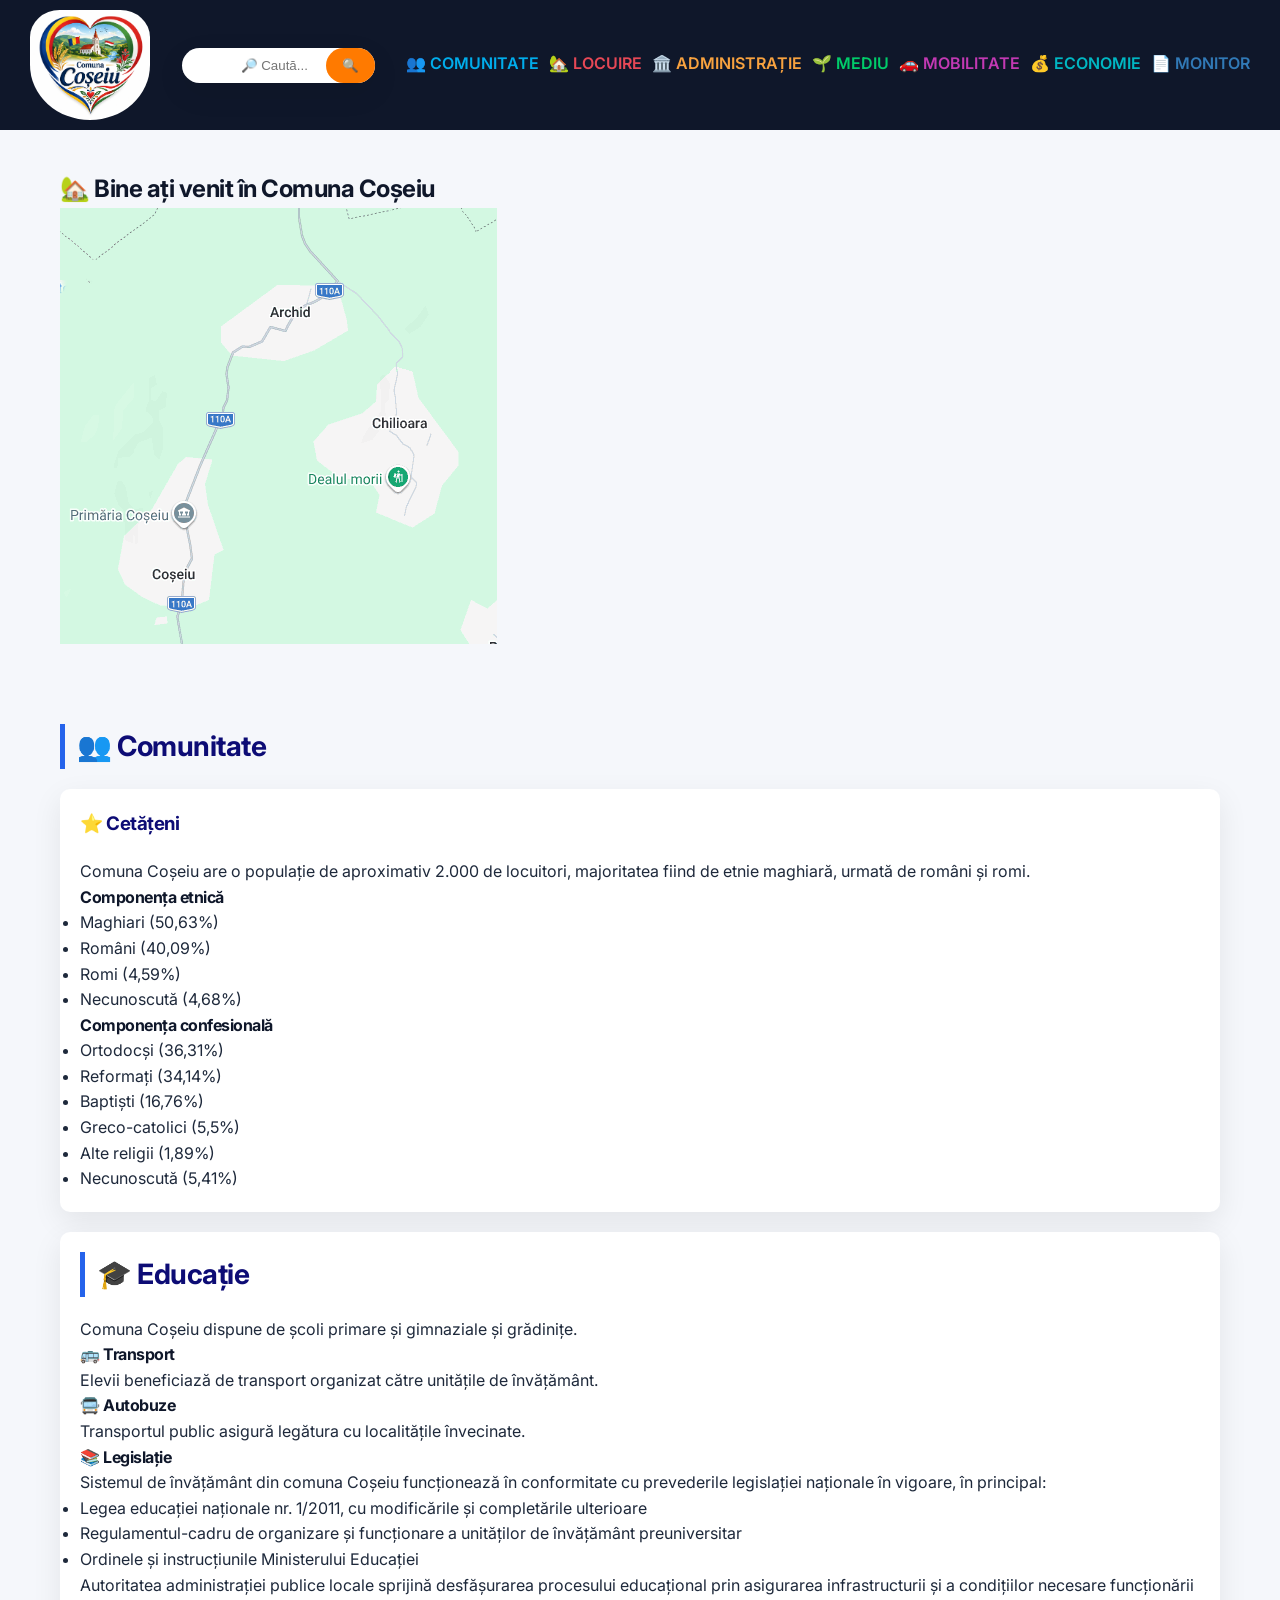
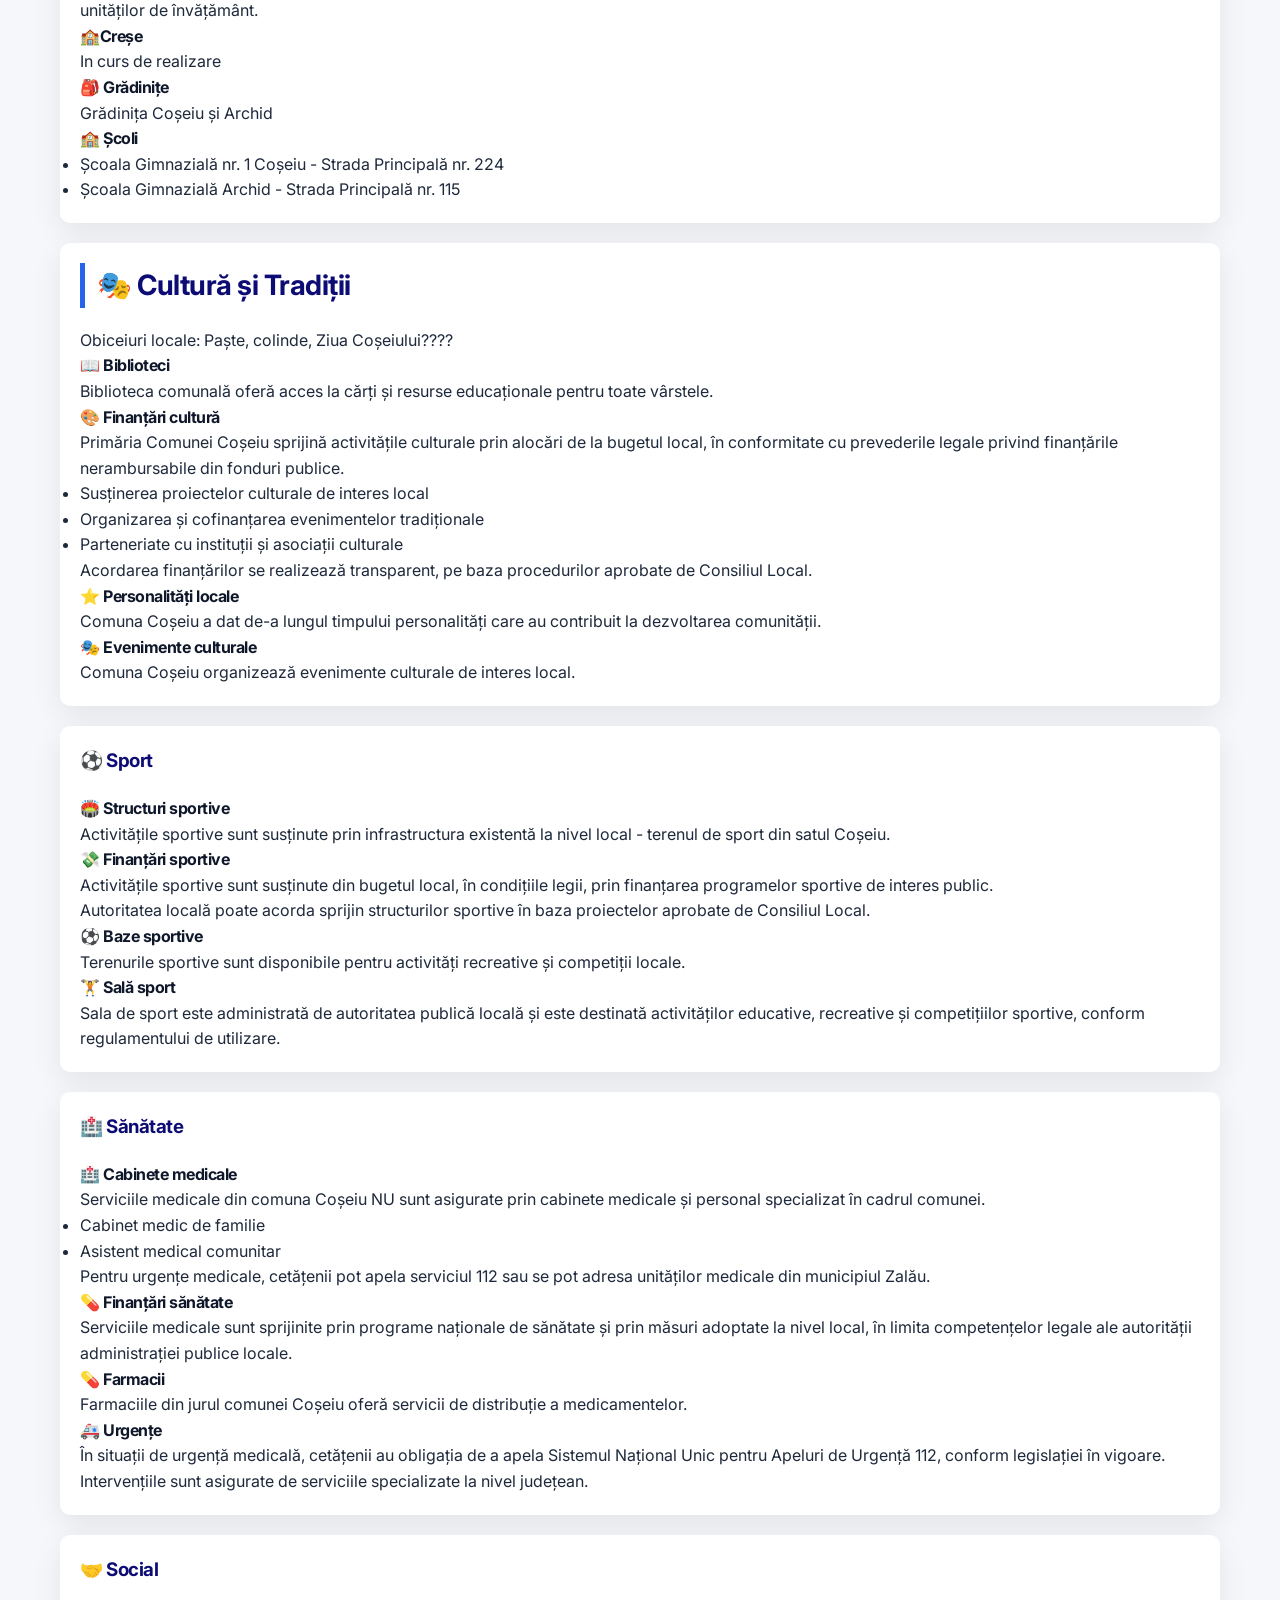
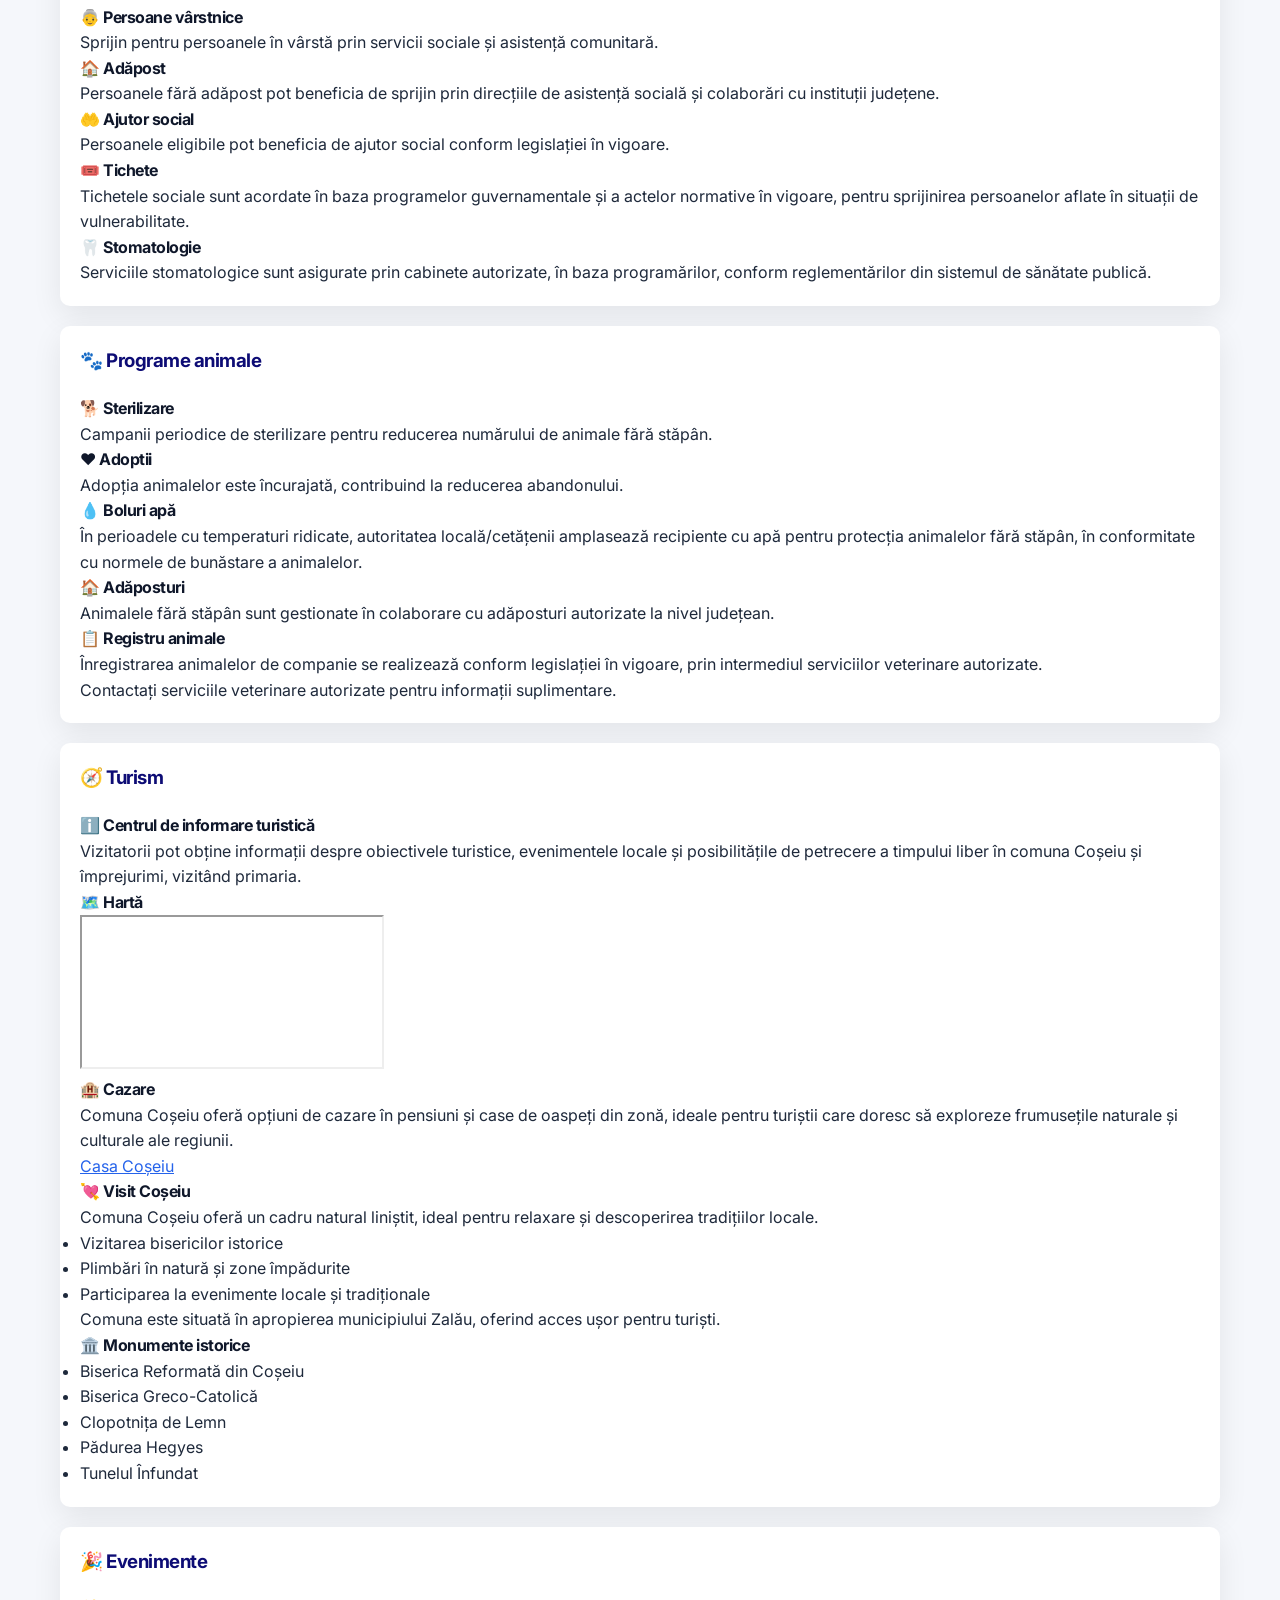
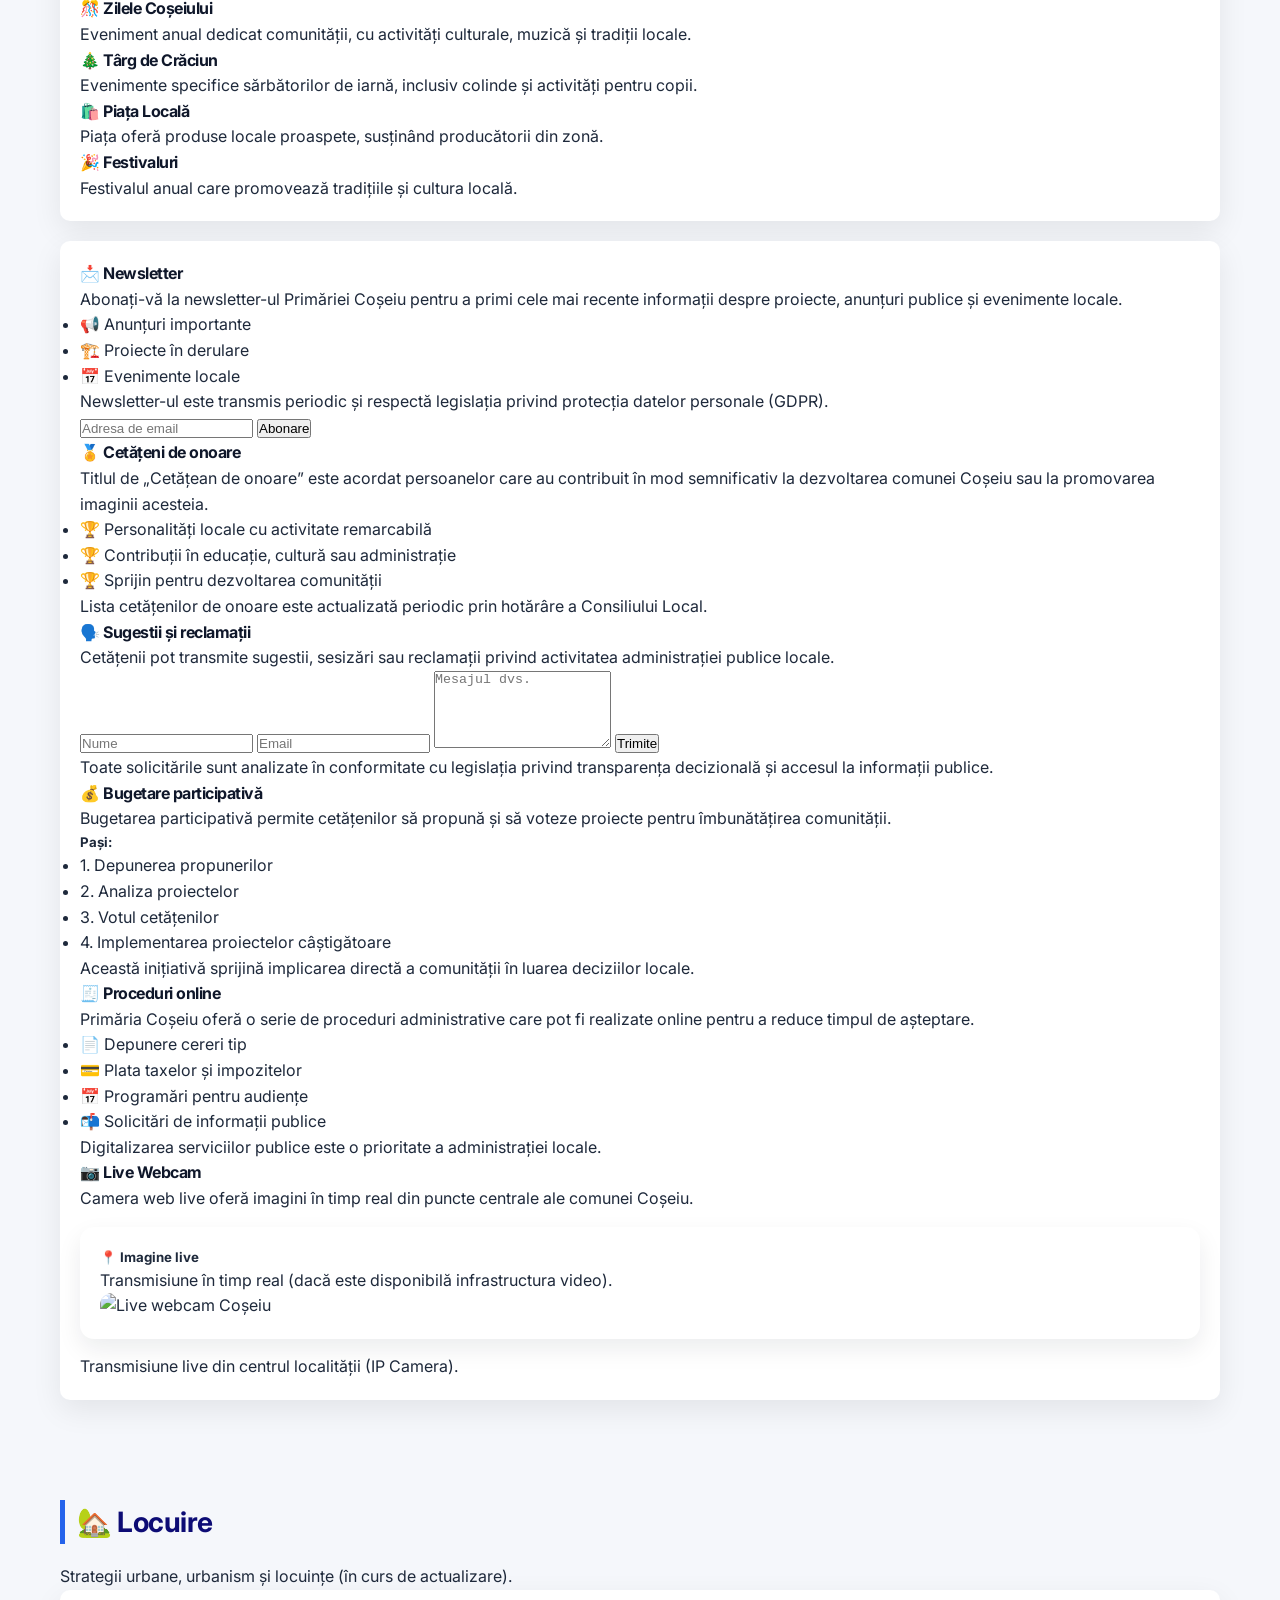
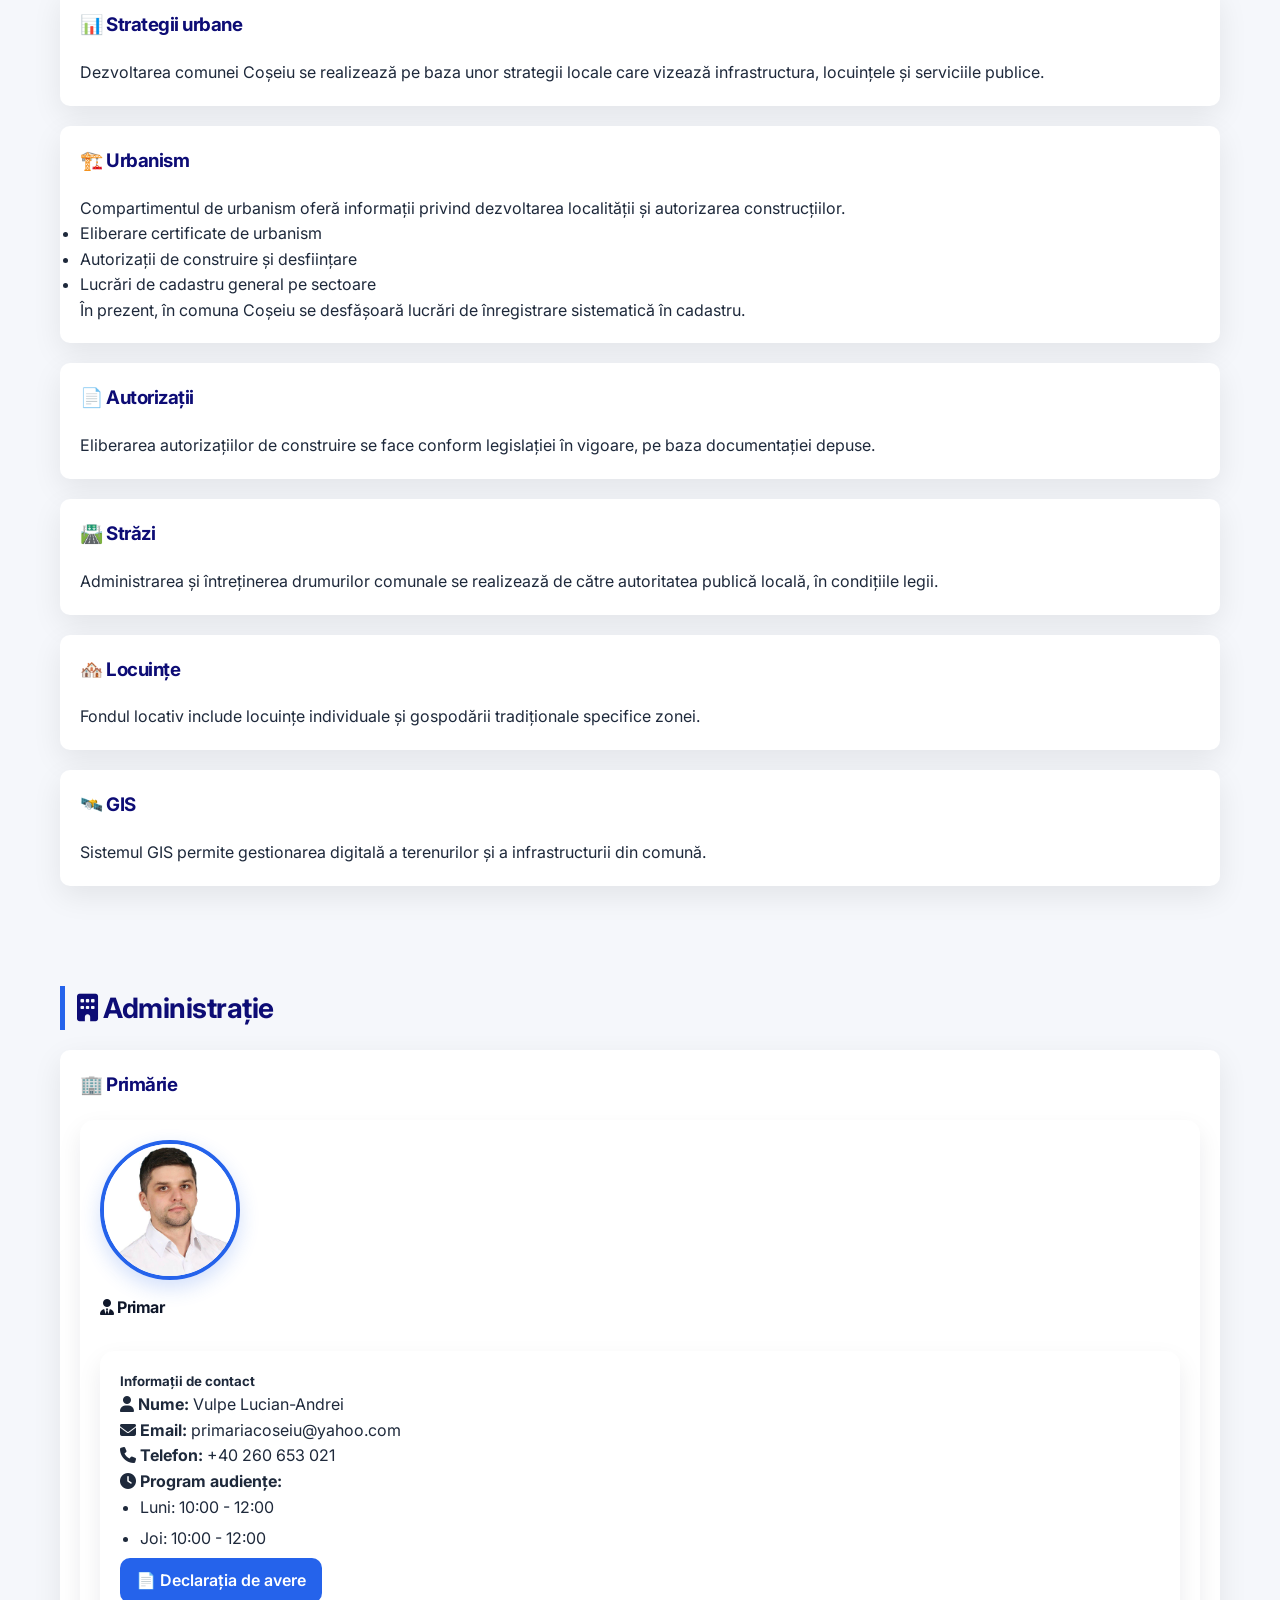
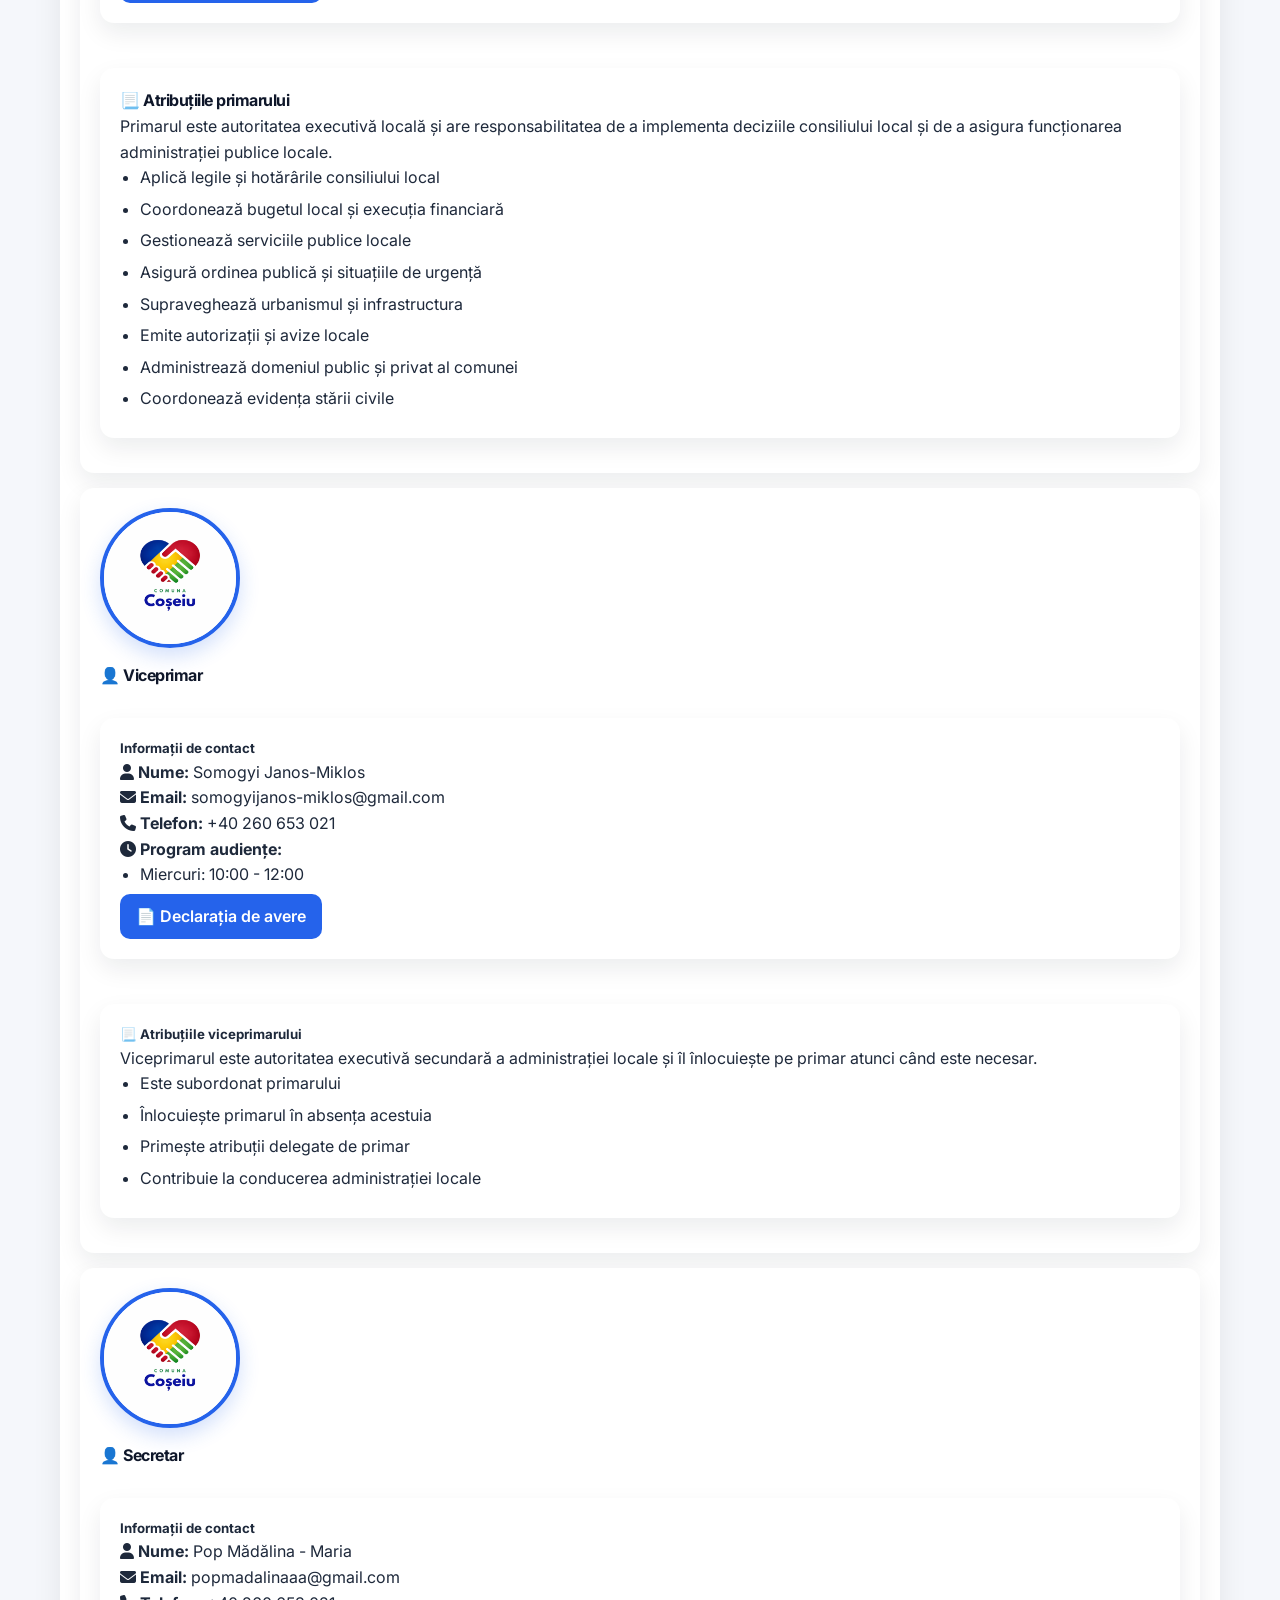
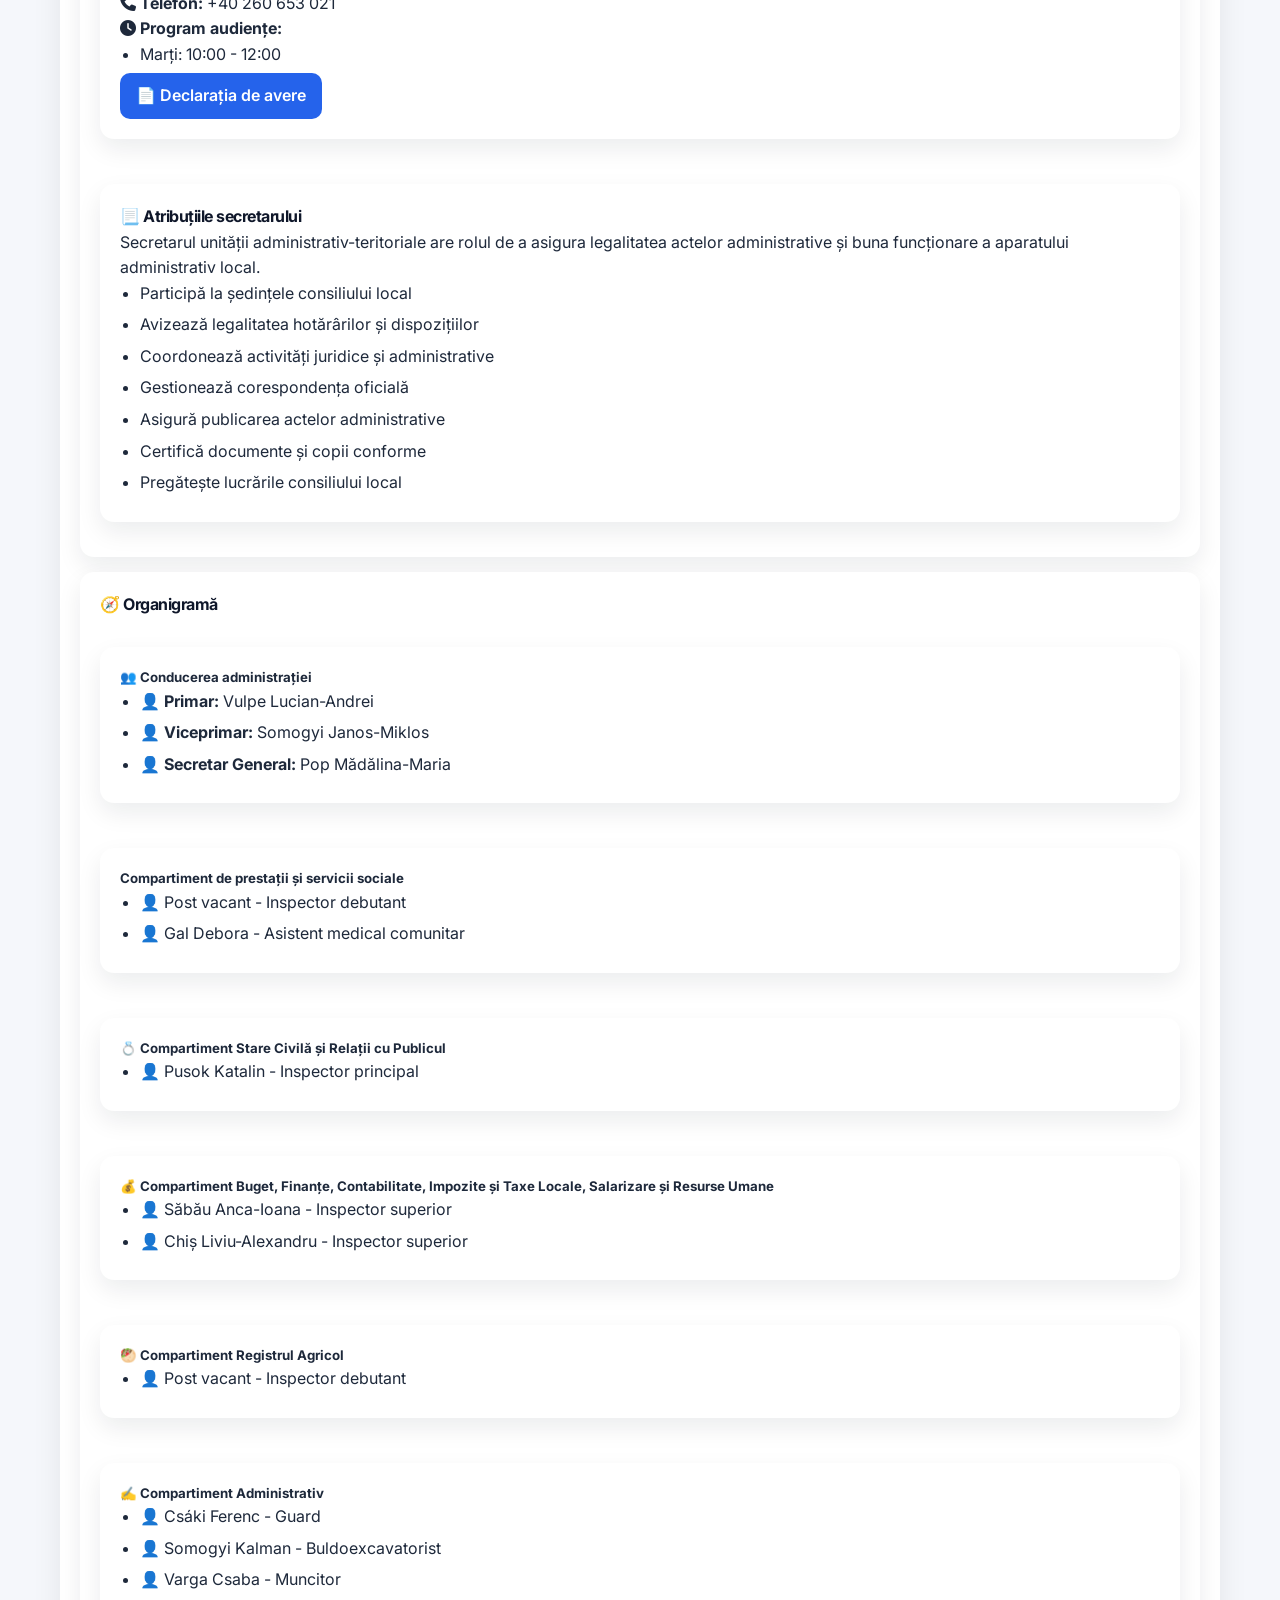
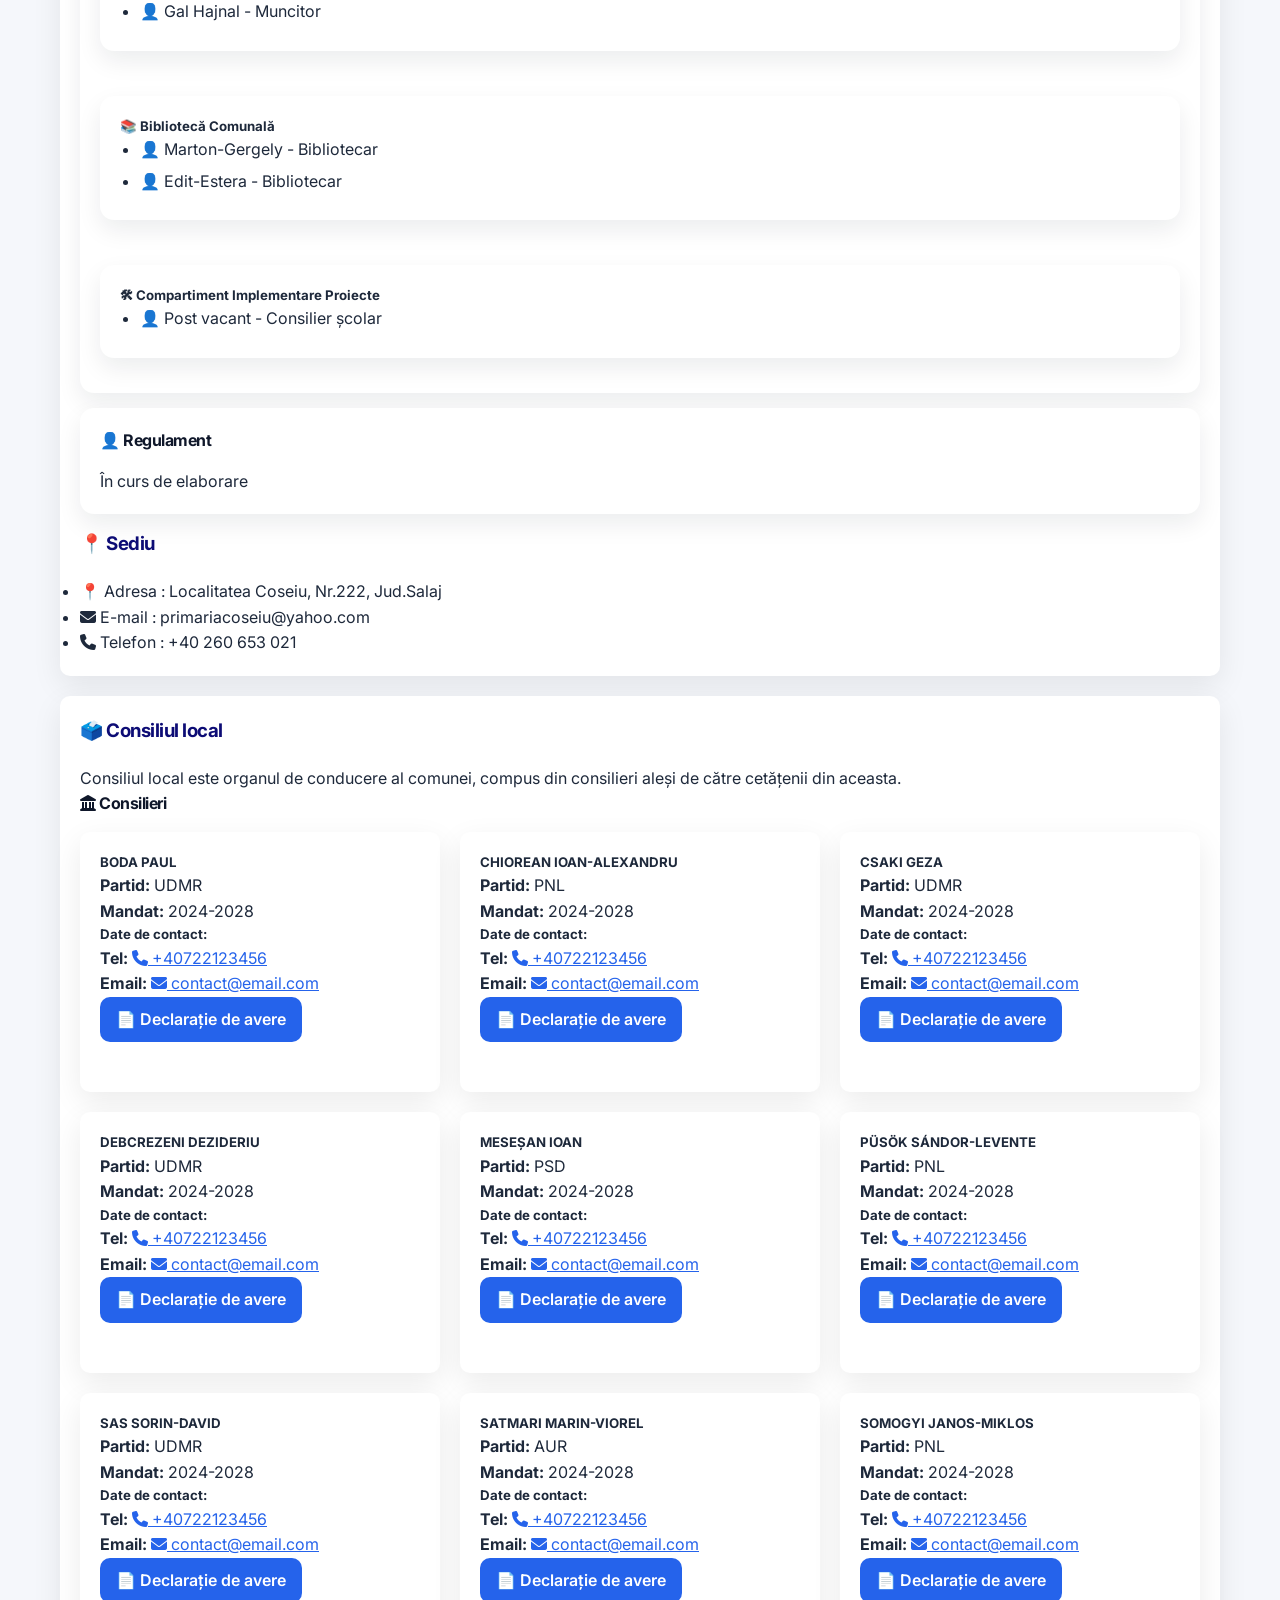
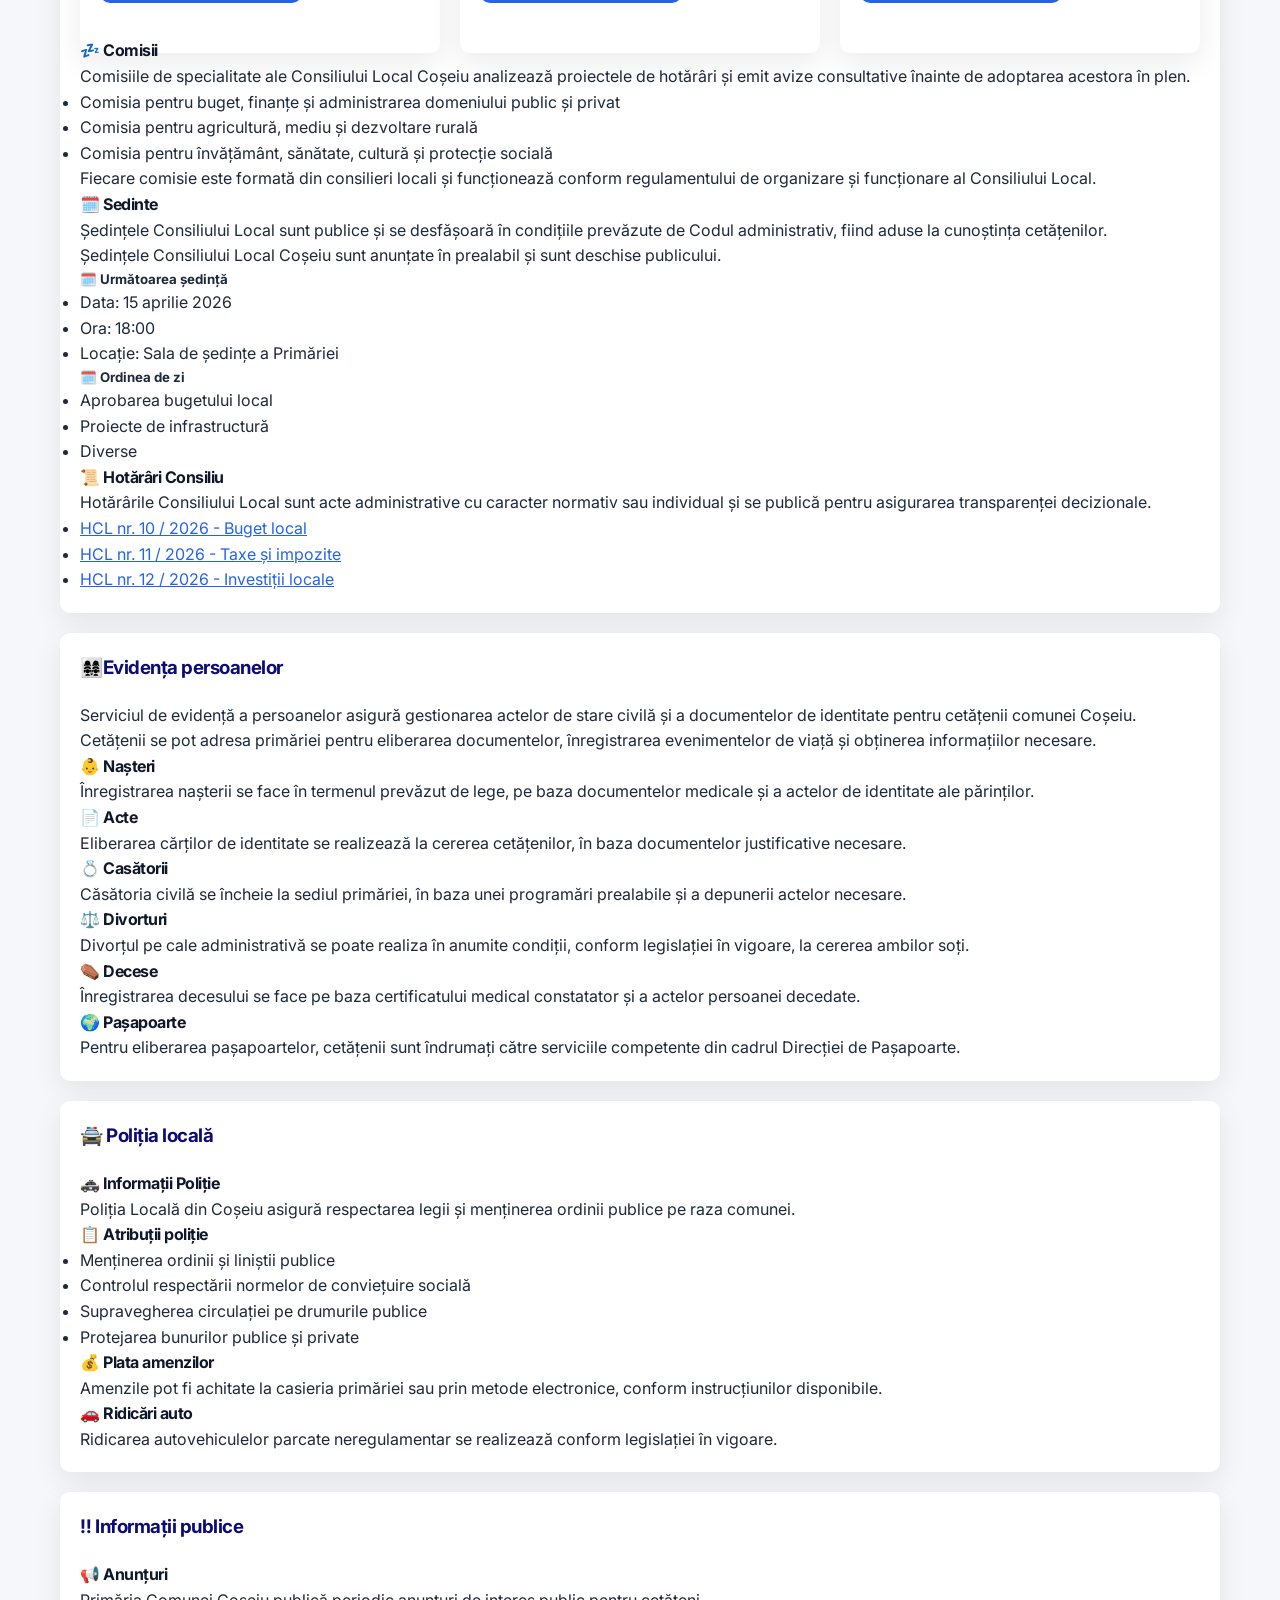
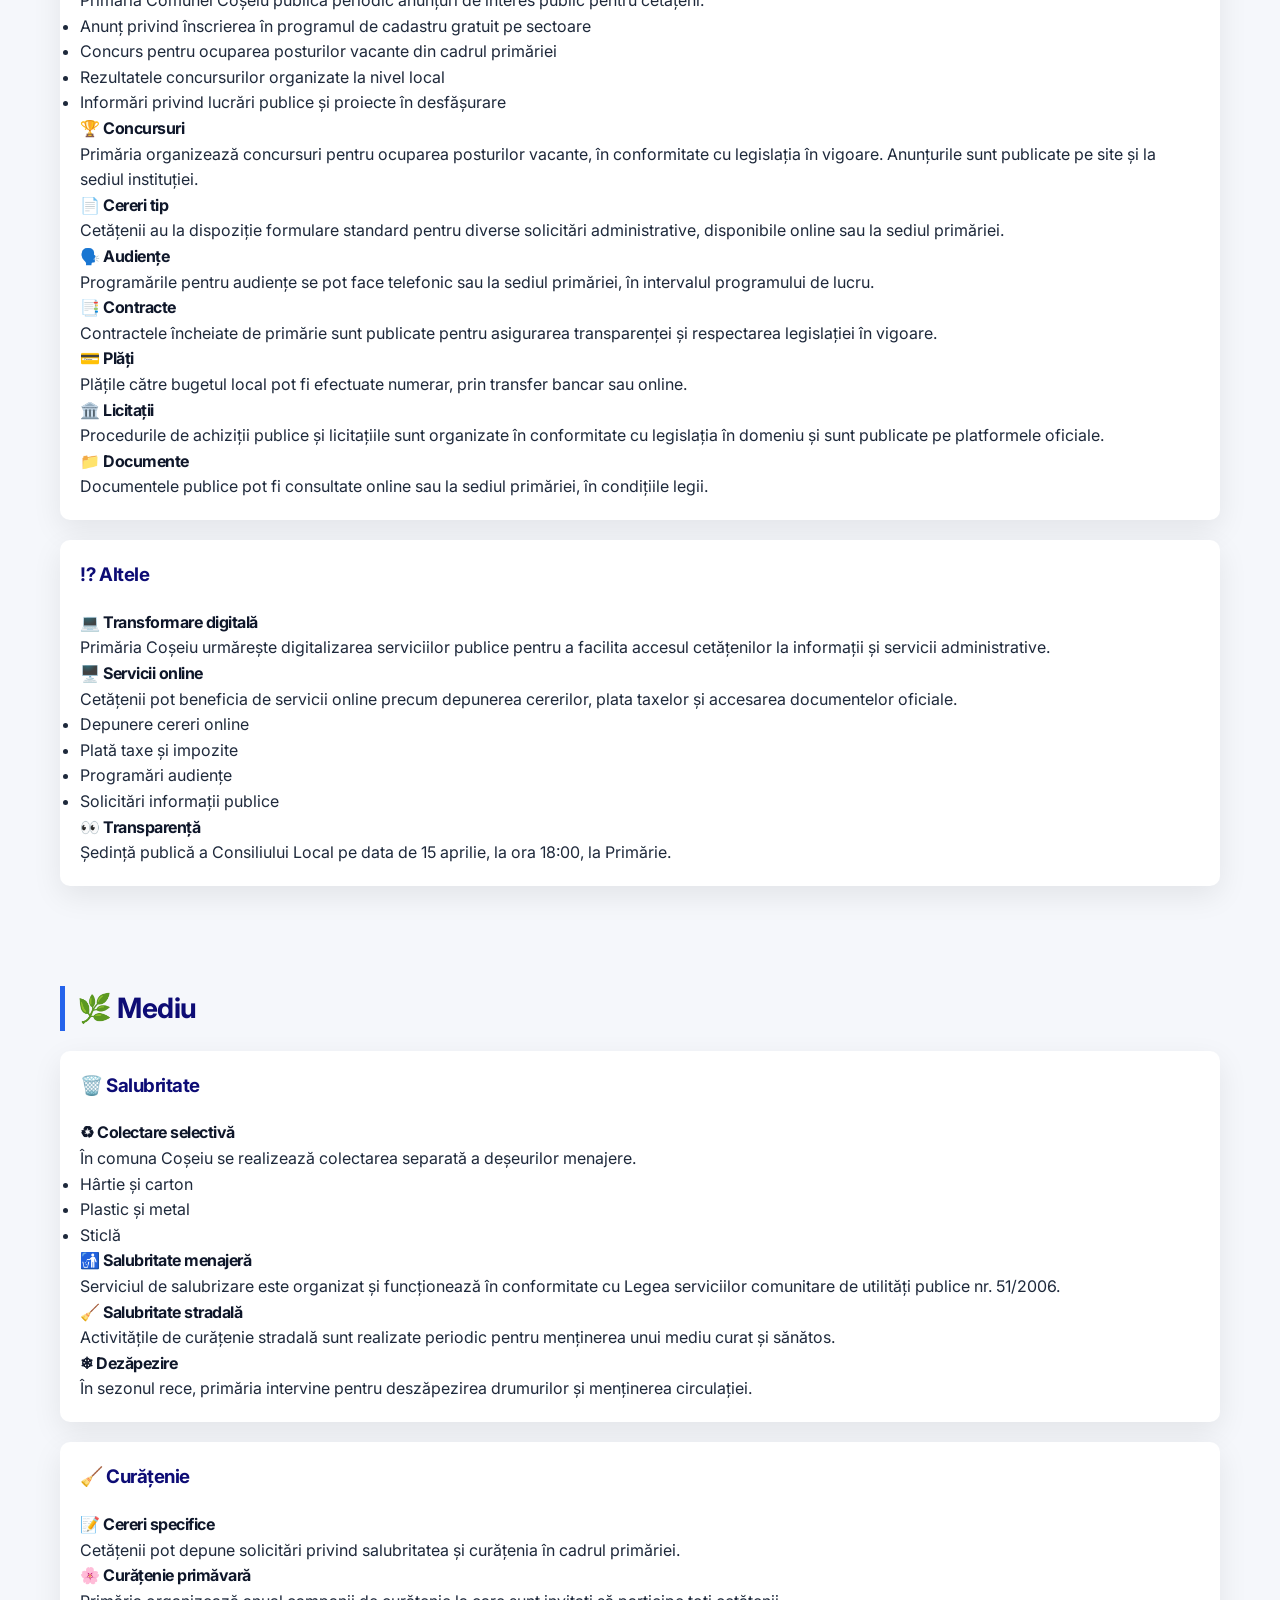
==== index.html @ 4127622e "fixed nav!!!" ====
<!doctype html>
<html lang="ro">
  <head>
    <meta charset="UTF-8" />
    <meta name="viewport" content="width=device-width, initial-scale=1.0" />
    <meta
      name="description"
      content="Site oficial al Comunei Coșeiu, județul Sălaj."
    />
    <meta property="og:title" content="Comuna Coșeiu - Site Oficial" />
    <meta
      property="og:description"
      content="Informații oficiale despre comuna Coșeiu"
    />
    <meta property="og:image" content="assets/images/comuna.png" />
    <meta name="keywords" content="Coșeiu, Sălaj, primărie, comună, România" />
    <meta http-equiv="X-UA-Compatible" content="IE=edge" />
    <title>Comuna Coșeiu - Site Oficial</title>
    <link
      rel="stylesheet"
      href="https://cdnjs.cloudflare.com/ajax/libs/font-awesome/6.5.0/css/all.min.css"
    />
    <link
      href="https://fonts.googleapis.com/css2?family=Inter:wght@400;600&display=swap"
      rel="stylesheet"
    />
    <link rel="icon" href="assets/images/logo.png" type="image/png" />
    <link rel="stylesheet" href="assets/css/style.css" />
  </head>

  <body>
    <!-- HEADER PREMIUM -->
    <header class="main-header">
      <img
        src="assets/images/heart.png"
        alt="Comuna Coșeiu Logo"
        class="logo"
        loading="lazy"
      />

      <form class="search-form" id="search-form">
        <label for="search-input" class="visually-hidden">Caută</label>
        <input type="text" id="search-input" placeholder="🔎 Caută..." />
        <button type="submit">🔍</button>
      </form>

      <button class="menu-toggle" aria-label="Deschide meniul">☰</button>

      <nav aria-label="Main navigation">
        <ul>
          <!-- ================= COMUNITATE ================= -->
          <li class="dropdown comunitate">
            <a href="#comunitate">👥 COMUNITATE</a>

            <div class="dropdown-menu split-menu">
              <div class="menu-left">
                <ul>
                  <li data-target="menu-cetateni" class="active">
                    👤 Cetățeni
                  </li>
                  <li data-target="menu-educatie">🎓 Educație</li>
                  <li data-target="menu-cultura">🎭 Cultură</li>
                  <li data-target="menu-sport">⚽ Sport</li>
                  <li data-target="menu-sanatate">🏥 Sănătate</li>
                  <li data-target="menu-social">🤝 Social</li>
                  <li data-target="menu-animale">🐾 Animale</li>
                  <li data-target="menu-turism">🧭 Turism</li>
                  <li data-target="menu-evenimente">🎉 Evenimente</li>
                </ul>
              </div>

              <div class="menu-right">
                <div class="menu-content active" id="menu-cetateni">
                  <a href="#dezbateri-publice">💬 Dezbateri publice</a>
                  <a href="#newsletter">📧 Newsletter</a>
                  <a href="#cetateni-onoare">🏅 Cetățeni de onoare</a>
                  <a href="#sugestii-reclamatii">📝 Sugestii & reclamații</a>
                  <a href="#bugetare">💰 Bugetare participativă</a>
                  <a href="#proceduri">🖥️ Proceduri online</a>
                  <a href="#live">📡 Live webcam</a>
                </div>

                <div class="menu-content" id="menu-educatie">
                  <a href="#transport">🚌 Transport</a>
                  <a href="#autobuze">🚍 Autobuze</a>
                  <a href="#legislatie-educatie">📚 Legislație educație</a>
                  <a href="#crese">🏫 Creșe</a>
                  <a href="#gradinite">🎒 Grădinițe</a>
                  <a href="#scoli">🏫 Școli</a>
                </div>

                <div class="menu-content" id="menu-cultura">
                  <a href="#biblioteci">📖 Biblioteci</a>
                  <a href="#finantari-cultura">🎨 Finanțări cultură</a>
                  <a href="#personalitati">⭐ Personalități</a>
                  <a href="#evenimente-culturale">🎭 Evenimente culturale</a>
                </div>

                <div class="menu-content" id="menu-sport">
                  <a href="#structuri">🏟️ Structuri sportive</a>
                  <a href="#finantari-sport">💸 Finanțări sport</a>
                  <a href="#baze">⚽ Baze sportive</a>
                  <a href="#sala">🏋️ Sală sport</a>
                  <a href="#cluburi">🏆 Cluburi sportive</a>
                </div>

                <div class="menu-content" id="menu-sanatate">
                  <a href="#cabinete">🩺 Cabinete</a>
                  <a href="#finantari-sanatate">💊 Finanțări sănătate</a>
                  <a href="#farmacii">💊 Farmacii</a>
                  <a href="#urgenta">🚑 Urgențe</a>
                </div>

                <div class="menu-content" id="menu-social">
                  <a href="#varstnice">👵 Vârstnici</a>
                  <a href="#adapost">🏠 Adăpost</a>
                  <a href="#ajutor-social">🤲 Ajutor social</a>
                  <a href="#tichete">🎟️ Tichete sociale</a>
                  <a href="#stomatologie">🦷 Stomatologie</a>
                </div>

                <div class="menu-content" id="menu-animale">
                  <a href="#sterilizare">🐕 Sterilizare</a>
                  <a href="#adoptii">❤️ Adopții</a>
                  <a href="#boluri">💧 Boluri apă</a>
                  <a href="#adaposturi">🏡 Adăposturi</a>
                  <a href="#registru">📋 Registru animale</a>
                </div>

                <div class="menu-content" id="menu-turism">
                  <a href="#centru">ℹ️ Centru info</a>
                  <a href="#harta">🗺️ Hartă</a>
                  <a href="#cazare">🏨 Cazare</a>
                  <a href="#visit">📌 Visit Coșeiu</a>
                  <a href="#monumente">📍 Monumente istorice</a>
                </div>

                <div class="menu-content" id="menu-evenimente">
                  <a href="#zilele">🎊 Zilele Coșeiului</a>
                  <a href="#craciun">🎄 Târg Crăciun</a>
                  <a href="#piata">🛍️ Piața locală</a>
                  <a href="#festivaluri">🎪 Festivaluri</a>
                </div>
              </div>
            </div>
          </li>

          <!-- ================= LOCUIRE ================= -->
          <li class="dropdown locuire">
            <a href="#locuire">🏡 LOCUIRE</a>

            <div class="dropdown-menu split-menu">
              <div class="menu-left">
                <ul>
                  <li data-target="menu-strategii" class="active">
                    📊 Strategii urbane
                  </li>
                  <li data-target="menu-urbanism">🏗️ Urbanism</li>
                  <li data-target="menu-autorizatii">📄 Autorizații</li>
                  <li data-target="menu-strazi">🛣️ Străzi</li>
                  <li data-target="menu-locuinte">🏘️ Locuințe</li>
                  <li data-target="menu-gis">🛰️ GIS</li>
                </ul>
              </div>

              <div class="menu-right">
                <div class="menu-content active" id="menu-strategii">
                  <a href="#strategii-urbane">📊 Strategii urbane</a>
                </div>
                <div class="menu-content" id="menu-urbanism">
                  <a href="#urbanism">🏗️ Urbanism</a>
                </div>
                <div class="menu-content" id="menu-autorizatii">
                  <a href="#autorizatii">📄 Autorizații construcții</a>
                </div>
                <div class="menu-content" id="menu-strazi">
                  <a href="#strazi">🛣️ Străzi</a>
                </div>
                <div class="menu-content" id="menu-locuinte">
                  <a href="#locuinte">🏘️ Locuințe</a>
                </div>
                <div class="menu-content" id="menu-gis">
                  <a href="#gis">🛰️ GIS</a>
                </div>
              </div>
            </div>
          </li>

          <!-- ================= ADMINISTRAȚIE ================= -->
          <li class="dropdown administratie">
            <a href="#administratie">🏛️ ADMINISTRAȚIE</a>

            <div class="dropdown-menu split-menu">
              <div class="menu-left">
                <ul>
                  <li data-target="menu-primarie" class="active">
                    🏢 Primărie
                  </li>
                  <li data-target="menu-consiliu">👥 Consiliu local</li>
                  <li data-target="menu-evidenta">📑 Evidență persoane</li>
                  <li data-target="menu-politia">🚓 Poliția locală</li>
                  <li data-target="menu-informatii">📢 Informații publice</li>
                  <li data-target="menu-altele">⚙️ Altele</li>
                </ul>
              </div>

              <div class="menu-right">
                <div class="menu-content active" id="menu-primarie">
                  <a href="#primar">👤 Primar</a>
                  <a href="#viceprimar">👤 Viceprimar</a>
                  <a href="#secretar">📑 Secretar</a>
                  <a href="#organigrama">🧭 Organigramă</a>
                  <a href="#regulament-primarie">📜 Regulament</a>
                  <a href="#sediu">📍 Sediu</a>
                </div>

                <div class="menu-content" id="menu-consiliu">
                  <a href="#consilieri">👥 Consilieri</a>
                  <a href="#comisii">📌 Comisii</a>
                  <a href="#sedinte">🗓️ Ședințe</a>
                  <a href="#hotarari-consiliu">📜 Hotărâri</a>
                </div>

                <div class="menu-content" id="menu-evidenta">
                  <a href="#nasteri">👶 Nașteri</a>
                  <a href="#identitate">🪪 Acte</a>
                  <a href="#casatorii">💍 Căsătorii</a>
                  <a href="#divorturi">⚖️ Divorțuri</a>
                  <a href="#decese">⚰️ Decese</a>
                  <a href="#pasapoarte">🌍 Pașapoarte</a>
                </div>

                <div class="menu-content" id="menu-politia">
                  <a href="#informatii-politie">🚓 Informații</a>
                  <a href="#atributii">📋 Atribuții</a>
                  <a href="#amenzi">💰 Amenzi</a>
                  <a href="#ridicari">🚗 Ridicări auto</a>
                </div>

                <div class="menu-content" id="menu-informatii">
                  <a href="#anunturi">📢 Anunțuri</a>
                  <a href="#concursuri">🏆 Concursuri</a>
                  <a href="#cereri">📄 Cereri</a>
                  <a href="#audiente">🗣️ Audiențe</a>
                  <a href="#contracte">📑 Contracte</a>
                  <a href="#plati-online">💳 Plăți</a>
                  <a href="#licitatii">🏛️ Licitații</a>
                  <a href="#documente">📁 Documente</a>
                </div>

                <div class="menu-content" id="menu-altele">
                  <a href="#transformare-digitala">💻 Digitalizare</a>
                  <a href="#servicii-online">🖥️ Servicii online</a>
                  <a href="#transparenta">👁 Transparență</a>
                </div>
              </div>
            </div>
          </li>

          <!-- ================= MEDIU ================= -->
          <li class="dropdown mediu">
            <a href="#mediu">🌱 MEDIU</a>

            <div class="dropdown-menu split-menu">
              <div class="menu-left">
                <ul>
                  <li data-target="menu-salubritate" class="active">
                    🗑️ Salubritate
                  </li>
                  <li data-target="menu-curatenie">🧹 Curățenie</li>
                  <li data-target="menu-spatiiverzi">🌳 Spații verzi</li>
                  <li data-target="menu-energie">⚡ Energie</li>
                  <li data-target="menu-altele-mediu">🌍 Altele</li>
                </ul>
              </div>

              <div class="menu-right">
                <div class="menu-content active" id="menu-salubritate">
                  <a href="#colectare">♻️ Colectare selectivă</a>
                  <a href="#menajera">🗑️ Menajeră</a>
                  <a href="#stradala">🧹 Stradală</a>
                  <a href="#dezapezire">❄️ Dezăpezire</a>
                </div>

                <div class="menu-content" id="menu-curatenie">
                  <a href="#cereri-specifice">📝 Cereri</a>
                  <a href="#curatenie-primavara">🌸 Curățenie primăvară</a>
                  <a href="#deratizare">🐀 Deratizare</a>
                </div>

                <div class="menu-content" id="menu-spatiiverzi">
                  <a href="#adopta">🌿 Adoptă spațiu verde</a>
                  <a href="#ambrozie">🌾 Ambrozie</a>
                </div>

                <div class="menu-content" id="menu-energie">
                  <a href="#panouri">☀️ Panouri fotovoltaice</a>
                  <a href="#finantare">💰 Finanțare</a>
                </div>

                <div class="menu-content" id="menu-altele-mediu">
                  <a href="#calitatea-aerului">🌫️ Calitatea aerului</a>
                  <a href="#harta-zgomot">🔊 Harta zgomot</a>
                </div>
              </div>
            </div>
          </li>

          <!-- ================= MOBILITATE ================= -->
          <li class="dropdown mobilitate">
            <a href="#mobilitate">🚗 MOBILITATE</a>

            <div class="dropdown-menu split-menu">
              <div class="menu-left">
                <ul>
                  <li data-target="menu-plan-mobilitate" class="active">
                    📍 Plan mobilitate
                  </li>
                  <li data-target="menu-parcari">🅿️ Parcări</li>
                  <li data-target="menu-transport-public">🚌 Transport</li>
                  <li data-target="menu-biciclete">🚲 Biciclete</li>
                  <li data-target="menu-siguranta">🚦 Siguranță</li>
                </ul>
              </div>

              <div class="menu-right">
                <div class="menu-content active" id="menu-plan-mobilitate">
                  <a href="#plan-mobilitate">📍 Plan mobilitate</a>
                </div>
                <div class="menu-content" id="menu-parcari">
                  <a href="#parcari">🅿️ Parcări</a>
                </div>
                <div class="menu-content" id="menu-transport-public">
                  <a href="#transport-public">🚌 Transport public</a>
                </div>
                <div class="menu-content" id="menu-biciclete">
                  <a href="#biciclete">🚲 Biciclete</a>
                </div>
                <div class="menu-content" id="menu-siguranta">
                  <a href="#siguranta-circulatiei">🚦 Siguranță circulației</a>
                </div>
              </div>
            </div>
          </li>

          <!-- ================= ECONOMIE ================= -->
          <li class="dropdown economie">
            <a href="#economie">💰 ECONOMIE</a>

            <div class="dropdown-menu split-menu">
              <div class="menu-left">
                <ul>
                  <li data-target="menu-taxe" class="active">📊 Taxe</li>
                  <li data-target="menu-plati-online">💳 Plăți online</li>
                  <li data-target="menu-buget">📒 Buget</li>
                  <li data-target="menu-achizitii">🏛️ Achiziții</li>
                  <li data-target="menu-proiecte">🇪🇺 Proiecte UE</li>
                  <li data-target="menu-investitori">🏭 Investitori</li>
                </ul>
              </div>

              <div class="menu-right">
                <div class="menu-content active" id="menu-taxe">
                  <a href="#taxe-impozite">📊 Taxe și impozite</a>
                </div>
                <div class="menu-content" id="menu-plati-online">
                  <a href="#plati-online">💳 Plăți online</a>
                </div>
                <div class="menu-content" id="menu-buget">
                  <a href="#buget">📒 Buget</a>
                </div>
                <div class="menu-content" id="menu-achizitii">
                  <a href="#achizitii">🏛️ Achiziții</a>
                </div>
                <div class="menu-content" id="menu-proiecte">
                  <a href="#proiecte">🇪🇺 Proiecte UE</a>
                </div>
                <div class="menu-content" id="menu-investitori">
                  <a href="#investitori">🏭 Investitori</a>
                </div>
              </div>
            </div>
          </li>

          <!-- ================= MONITOR ================= -->
          <li class="dropdown monitor">
            <a href="#monitor">📄 MONITOR</a>

            <div class="dropdown-menu split-menu">
              <div class="menu-left">
                <ul>
                  <li data-target="menu-statut" class="active">📜 Statut</li>
                  <li data-target="menu-regulamente">📘 Regulamente</li>
                  <li data-target="menu-hotarari">📑 Hotărâri</li>
                  <li data-target="menu-dispozitii">📋 Dispoziții</li>
                  <li data-target="menu-financiare">💰 Financiare</li>
                  <li data-target="menu-alte-documente">📁 Documente</li>
                </ul>
              </div>

              <div class="menu-right">
                <div class="menu-content active" id="menu-statut">
                  <a href="#statut">📜 Statut</a>
                </div>
                <div class="menu-content" id="menu-regulamente">
                  <a href="#regulamente">📘 Regulamente</a>
                </div>
                <div class="menu-content" id="menu-hotarari">
                  <a href="#hotarari">📑 Hotărâri</a>
                </div>
                <div class="menu-content" id="menu-dispozitii">
                  <a href="#dispozitii">📋 Dispoziții</a>
                </div>
                <div class="menu-content" id="menu-financiare">
                  <a href="#financiare">💰 Documente financiare</a>
                </div>
                <div class="menu-content" id="menu-alte-documente">
                  <a href="#alte-documente">📁 Alte documente</a>
                </div>
              </div>
            </div>
          </li>
        </ul>
      </nav>
    </header>

    <!-- HOME -->
    <section id="home">
      <h1>🏡 Bine ați venit în Comuna Coșeiu</h1>
      <img src="assets/images/comuna.png" loading="lazy" alt="comuna" />
    </section>

    <!-- COMUNITATE -->
    <section id="comunitate">
      <h2>👥 Comunitate</h2>

      <div id="cetateni">
        <h3>⭐ Cetățeni</h3>
        <p>
          Comuna Coșeiu are o populație de aproximativ 2.000 de locuitori,
          majoritatea fiind de etnie maghiară, urmată de români și romi.
        </p>
        <div class="componenta">
          <div class="etnic">
            <h4>Componența etnică</h4>
            <ul>
              <li>Maghiari (50,63%)</li>
              <li>Români (40,09%)</li>
              <li>Romi (4,59%)</li>
              <li>Necunoscută (4,68%)</li>
            </ul>
          </div>
          <div class="religie">
            <h4>Componența confesională</h4>
            <ul>
              <li>Ortodocși (36,31%)</li>
              <li>Reformați (34,14%)</li>
              <li>Baptiști (16,76%)</li>
              <li>Greco-catolici (5,5%)</li>
              <li>Alte religii (1,89%)</li>
              <li>Necunoscută (5,41%)</li>
            </ul>
          </div>
        </div>
      </div>

      <!-- EDUCATIE -->
      <div id="educatie">
        <h2>🎓 Educație</h2>
        <p>
          Comuna Coșeiu dispune de școli primare și gimnaziale și grădinițe.
        </p>
        <div id="transport">
          <h4>🚌 Transport</h4>
          <p>
            Elevii beneficiază de transport organizat către unitățile de
            învățământ.
          </p>
        </div>
        <div id="autobuze">
          <h4>🚍 Autobuze</h4>
          <p>Transportul public asigură legătura cu localitățile învecinate.</p>
        </div>
        <div id="legislatie">
          <h4>📚 Legislație</h4>
          <p>
            Sistemul de învățământ din comuna Coșeiu funcționează în
            conformitate cu prevederile legislației naționale în vigoare, în
            principal:
          </p>
          <ul>
            <li>
              Legea educației naționale nr. 1/2011, cu modificările și
              completările ulterioare
            </li>
            <li>
              Regulamentul-cadru de organizare și funcționare a unităților de
              învățământ preuniversitar
            </li>
            <li>Ordinele și instrucțiunile Ministerului Educației</li>
          </ul>
          <p>
            Autoritatea administrației publice locale sprijină desfășurarea
            procesului educațional prin asigurarea infrastructurii și a
            condițiilor necesare funcționării unităților de învățământ.
          </p>
        </div>
        <div id="crese">
          <h4>🏫Creșe</h4>
          <p>In curs de realizare</p>
        </div>
        <div id="gradinite">
          <h4>🎒 Grădinițe</h4>
          <p>Grădinița Coșeiu și Archid</p>
        </div>
        <div id="scoli">
          <h4>🏫 Școli</h4>
          <ul>
            <li>Școala Gimnazială nr. 1 Coșeiu - Strada Principală nr. 224</li>
            <li>Școala Gimnazială Archid - Strada Principală nr. 115</li>
          </ul>
        </div>
      </div>

      <!-- CULTURA -->
      <div id="cultura">
        <h2>🎭 Cultură și Tradiții</h2>
        <p>Obiceiuri locale: Paște, colinde, Ziua Coșeiului????</p>
        <div id="biblioteci">
          <h4>📖 Biblioteci</h4>
          <p>
            Biblioteca comunală oferă acces la cărți și resurse educaționale
            pentru toate vârstele.
          </p>
        </div>
        <div id="finantari-cultura">
          <h4>🎨 Finanțări cultură</h4>
          <p>
            Primăria Comunei Coșeiu sprijină activitățile culturale prin alocări
            de la bugetul local, în conformitate cu prevederile legale privind
            finanțările nerambursabile din fonduri publice.
          </p>
          <ul>
            <li>Susținerea proiectelor culturale de interes local</li>
            <li>Organizarea și cofinanțarea evenimentelor tradiționale</li>
            <li>Parteneriate cu instituții și asociații culturale</li>
          </ul>
          <p>
            Acordarea finanțărilor se realizează transparent, pe baza
            procedurilor aprobate de Consiliul Local.
          </p>
        </div>
        <div id="personalitati">
          <h4>⭐ Personalități locale</h4>
          <p>
            Comuna Coșeiu a dat de-a lungul timpului personalități care au
            contribuit la dezvoltarea comunității.
          </p>
        </div>
        <div id="evenimente-culturale">
          <h4>🎭 Evenimente culturale</h4>
          <p>
            Comuna Coșeiu organizează evenimente culturale de interes local.
          </p>
        </div>
      </div>

      <!-- SPORT -->
      <div id="sport">
        <h3>⚽ Sport</h3>
        <div id="strucuri">
          <h4>🏟️ Structuri sportive</h4>
          <p>
            Activitățile sportive sunt susținute prin infrastructura existentă
            la nivel local - terenul de sport din satul Coșeiu.
          </p>
        </div>
        <div id="finantari-sport">
          <h4>💸 Finanțări sportive</h4>
          <p>
            Activitățile sportive sunt susținute din bugetul local, în
            condițiile legii, prin finanțarea programelor sportive de interes
            public.
          </p>
          <p>
            Autoritatea locală poate acorda sprijin structurilor sportive în
            baza proiectelor aprobate de Consiliul Local.
          </p>
        </div>
        <div id="baze">
          <h4>⚽ Baze sportive</h4>
          <p>
            Terenurile sportive sunt disponibile pentru activități recreative și
            competiții locale.
          </p>
        </div>
        <div id="sala">
          <h4>🏋️ Sală sport</h4>
          <p>
            Sala de sport este administrată de autoritatea publică locală și
            este destinată activităților educative, recreative și competițiilor
            sportive, conform regulamentului de utilizare.
          </p>
        </div>
      </div>

      <!-- SANATATE -->
      <div id="sanatate">
        <h3>🏥 Sănătate</h3>
        <div id="cabinete">
          <h4>🏥 Cabinete medicale</h4>
          <p>
            Serviciile medicale din comuna Coșeiu NU sunt asigurate prin
            cabinete medicale și personal specializat în cadrul comunei.
          </p>

          <ul>
            <li>Cabinet medic de familie</li>
            <li>Asistent medical comunitar</li>
          </ul>

          <p>
            Pentru urgențe medicale, cetățenii pot apela serviciul 112 sau se
            pot adresa unităților medicale din municipiul Zalău.
          </p>
        </div>
        <div id="finantari-sanatate">
          <h4>💊 Finanțări sănătate</h4>
          <p>
            Serviciile medicale sunt sprijinite prin programe naționale de
            sănătate și prin măsuri adoptate la nivel local, în limita
            competențelor legale ale autorității administrației publice locale.
          </p>
        </div>
        <div id="farmacii">
          <h4>💊 Farmacii</h4>
          <p>
            Farmaciile din jurul comunei Coșeiu oferă servicii de distribuție a
            medicamentelor.
          </p>
        </div>
        <div id="urgenta">
          <h4>🚑 Urgențe</h4>
          <p>
            În situații de urgență medicală, cetățenii au obligația de a apela
            Sistemul Național Unic pentru Apeluri de Urgență 112, conform
            legislației în vigoare.
          </p>
          <p>
            Intervențiile sunt asigurate de serviciile specializate la nivel
            județean.
          </p>
        </div>
      </div>

      <!-- SOCIAL -->
      <div id="social">
        <h3>🤝 Social</h3>
        <div id="varstnice">
          <h4>👵 Persoane vârstnice</h4>
          <p>
            Sprijin pentru persoanele în vârstă prin servicii sociale și
            asistență comunitară.
          </p>
        </div>
        <div id="adapost">
          <h4>🏠 Adăpost</h4>
          <p>
            Persoanele fără adăpost pot beneficia de sprijin prin direcțiile de
            asistență socială și colaborări cu instituții județene.
          </p>
        </div>
        <div id="ajutor-social">
          <h4>🤲 Ajutor social</h4>
          <p>
            Persoanele eligibile pot beneficia de ajutor social conform
            legislației în vigoare.
          </p>
        </div>

        <div id="tichete">
          <h4>🎟️ Tichete</h4>
          <p>
            Tichetele sociale sunt acordate în baza programelor guvernamentale
            și a actelor normative în vigoare, pentru sprijinirea persoanelor
            aflate în situații de vulnerabilitate.
          </p>
        </div>
        <div id="stomatologie">
          <h4>🦷 Stomatologie</h4>
          <p>
            Serviciile stomatologice sunt asigurate prin cabinete autorizate, în
            baza programărilor, conform reglementărilor din sistemul de sănătate
            publică.
          </p>
        </div>
      </div>

      <!-- ANIMALE -->
      <div id="animale">
        <h3>🐾 Programe animale</h3>
        <div id="sterilizare">
          <h4>🐕 Sterilizare</h4>
          <p>
            Campanii periodice de sterilizare pentru reducerea numărului de
            animale fără stăpân.
          </p>
        </div>
        <div id="adoptii">
          <h4>❤️ Adoptii</h4>
          <p>
            Adopția animalelor este încurajată, contribuind la reducerea
            abandonului.
          </p>
        </div>
        <div id="boluri">
          <h4>💧 Boluri apă</h4>
          <p>
            În perioadele cu temperaturi ridicate, autoritatea locală/cetățenii
            amplasează recipiente cu apă pentru protecția animalelor fără
            stăpân, în conformitate cu normele de bunăstare a animalelor.
          </p>
        </div>
        <div id="adaposturi">
          <h4>🏠 Adăposturi</h4>
          <p>
            Animalele fără stăpân sunt gestionate în colaborare cu adăposturi
            autorizate la nivel județean.
          </p>
        </div>
        <div id="registru">
          <h4>📋 Registru animale</h4>
          <p>
            Înregistrarea animalelor de companie se realizează conform
            legislației în vigoare, prin intermediul serviciilor veterinare
            autorizate.
          </p>
          <p>
            Contactați serviciile veterinare autorizate pentru informații
            suplimentare.
          </p>
        </div>
      </div>

      <!-- TURISM -->
      <div id="turism">
        <h3>🧭 Turism</h3>

        <div id="centru">
          <h4>ℹ️ Centrul de informare turistică</h4>
          <p>
            Vizitatorii pot obține informații despre obiectivele turistice,
            evenimentele locale și posibilitățile de petrecere a timpului liber
            în comuna Coșeiu și împrejurimi, vizitând primaria.
          </p>
        </div>
        <div id="harta">
          <h4>🗺️ Hartă</h4>
          <iframe
            src="https://www.openstreetmap.org/export/embed.html"
          ></iframe>
        </div>
        <div id="cazare">
          <h4>🏨 Cazare</h4>
          <p>
            Comuna Coșeiu oferă opțiuni de cazare în pensiuni și case de oaspeți
            din zonă, ideale pentru turiștii care doresc să exploreze
            frumusețile naturale și culturale ale regiunii.
          </p>
          <a href="https://www.facebook.com/casacoseiu" target="_blank"
            >Casa Coșeiu</a
          >
        </div>
        <div id="visit">
          <h4>💘 Visit Coșeiu</h4>
          <p>
            Comuna Coșeiu oferă un cadru natural liniștit, ideal pentru relaxare
            și descoperirea tradițiilor locale.
          </p>
          <ul>
            <li>Vizitarea bisericilor istorice</li>
            <li>Plimbări în natură și zone împădurite</li>
            <li>Participarea la evenimente locale și tradiționale</li>
          </ul>
          <p>
            Comuna este situată în apropierea municipiului Zalău, oferind acces
            ușor pentru turiști.
          </p>
        </div>
        <div id="monumente">
          <h4>🏛️ Monumente istorice</h4>
          <ul>
            <li>Biserica Reformată din Coșeiu</li>
            <li>Biserica Greco-Catolică</li>
            <li>Clopotnița de Lemn</li>
            <li>Pădurea Hegyes</li>
            <li>Tunelul Înfundat</li>
          </ul>
        </div>
      </div>

      <!-- EVENIMENTE -->
      <div id="evenimente">
        <h3>🎉 Evenimente</h3>
        <div id="zilele">
          <h4>🎊 Zilele Coșeiului</h4>
          <p>
            Eveniment anual dedicat comunității, cu activități culturale, muzică
            și tradiții locale.
          </p>
        </div>
        <div id="craciun">
          <h4>🎄 Târg de Crăciun</h4>
          <p>
            Evenimente specifice sărbătorilor de iarnă, inclusiv colinde și
            activități pentru copii.
          </p>
        </div>
        <div id="piata">
          <h4>🛍️ Piața Locală</h4>
          <p>
            Piața oferă produse locale proaspete, susținând producătorii din
            zonă.
          </p>
        </div>
        <div id="festivalul">
          <h4>🎉 Festivaluri</h4>
          <p>Festivalul anual care promovează tradițiile și cultura locală.</p>
        </div>
      </div>

      <!-- Dezbateri publice -->
      <div id="dezbateri-publice">
        <div id="newsletter">
          <h4>📩 Newsletter</h4>
          <p>
            Abonați-vă la newsletter-ul Primăriei Coșeiu pentru a primi cele mai
            recente informații despre proiecte, anunțuri publice și evenimente
            locale.
          </p>
          <ul>
            <li>📢 Anunțuri importante</li>
            <li>🏗️ Proiecte în derulare</li>
            <li>📅 Evenimente locale</li>
          </ul>
          <p>
            Newsletter-ul este transmis periodic și respectă legislația privind
            protecția datelor personale (GDPR).
          </p>
          <form>
            <input type="email" placeholder="Adresa de email" required />
            <button type="submit">Abonare</button>
          </form>
        </div>
        <div id="cetateni-onoare">
          <h4>🏅 Cetățeni de onoare</h4>
          <p>
            Titlul de „Cetățean de onoare” este acordat persoanelor care au
            contribuit în mod semnificativ la dezvoltarea comunei Coșeiu sau la
            promovarea imaginii acesteia.
          </p>
          <ul>
            <li>🏆 Personalități locale cu activitate remarcabilă</li>
            <li>🏆 Contribuții în educație, cultură sau administrație</li>
            <li>🏆 Sprijin pentru dezvoltarea comunității</li>
          </ul>
          <p>
            Lista cetățenilor de onoare este actualizată periodic prin hotărâre
            a Consiliului Local.
          </p>
        </div>
        <div id="sugestii-reclamatii">
          <h4>🗣️ Sugestii și reclamații</h4>
          <p>
            Cetățenii pot transmite sugestii, sesizări sau reclamații privind
            activitatea administrației publice locale.
          </p>
          <form>
            <input type="text" placeholder="Nume" required />
            <input type="email" placeholder="Email" required />
            <textarea placeholder="Mesajul dvs." rows="5" required></textarea>
            <button type="submit">Trimite</button>
          </form>
          <p>
            Toate solicitările sunt analizate în conformitate cu legislația
            privind transparența decizională și accesul la informații publice.
          </p>
        </div>
        <div id="bugetare">
          <h4>💰 Bugetare participativă</h4>
          <p>
            Bugetarea participativă permite cetățenilor să propună și să voteze
            proiecte pentru îmbunătățirea comunității.
          </p>
          <h5>Pași:</h5>
          <ul>
            <li>1. Depunerea propunerilor</li>
            <li>2. Analiza proiectelor</li>
            <li>3. Votul cetățenilor</li>
            <li>4. Implementarea proiectelor câștigătoare</li>
          </ul>
          <p>
            Această inițiativă sprijină implicarea directă a comunității în
            luarea deciziilor locale.
          </p>
        </div>
        <div id="proceduri">
          <h4>🧾 Proceduri online</h4>
          <p>
            Primăria Coșeiu oferă o serie de proceduri administrative care pot
            fi realizate online pentru a reduce timpul de așteptare.
          </p>
          <ul>
            <li>📄 Depunere cereri tip</li>
            <li>💳 Plata taxelor și impozitelor</li>
            <li>📅 Programări pentru audiențe</li>
            <li>📬 Solicitări de informații publice</li>
          </ul>
          <p>
            Digitalizarea serviciilor publice este o prioritate a administrației
            locale.
          </p>
        </div>
        <div id="live">
          <h4>📷 Live Webcam</h4>
          <p>
            Camera web live oferă imagini în timp real din puncte centrale ale
            comunei Coșeiu.
          </p>

          <div class="card">
            <h5>📍 Imagine live</h5>
            <p>
              Transmisiune în timp real (dacă este disponibilă infrastructura
              video).
            </p>
            <!-- Placeholder -->
            <img
              src="http://IP-UL-TAU:PORT/video.cgi"
              alt="Live webcam Coșeiu"
              style="width: 100%; border-radius: 12px"
            />
          </div>
          <p>Transmisiune live din centrul localității (IP Camera).</p>
        </div>
      </div>
    </section>

    <!-- LOCUIRE -->
    <section id="locuire">
      <h2>🏡 Locuire</h2>
      <p>Strategii urbane, urbanism și locuințe (în curs de actualizare).</p>

      <div id="strategii-urbane">
        <h3>📊 Strategii urbane</h3>
        <p>
          Dezvoltarea comunei Coșeiu se realizează pe baza unor strategii locale
          care vizează infrastructura, locuințele și serviciile publice.
        </p>
      </div>
      <div id="urbanism">
        <h3>🏗️ Urbanism</h3>
        <p>
          Compartimentul de urbanism oferă informații privind dezvoltarea
          localității și autorizarea construcțiilor.
        </p>
        <ul>
          <li>Eliberare certificate de urbanism</li>
          <li>Autorizații de construire și desființare</li>
          <li>Lucrări de cadastru general pe sectoare</li>
        </ul>
        <p>
          În prezent, în comuna Coșeiu se desfășoară lucrări de înregistrare
          sistematică în cadastru.
        </p>
      </div>
      <div id="autorizatii">
        <h3>📄 Autorizații</h3>
        <p>
          Eliberarea autorizațiilor de construire se face conform legislației în
          vigoare, pe baza documentației depuse.
        </p>
      </div>
      <div id="strazi">
        <h3>🛣️ Străzi</h3>
        <p>
          Administrarea și întreținerea drumurilor comunale se realizează de
          către autoritatea publică locală, în condițiile legii.
        </p>
      </div>
      <div id="locuinte">
        <h3>🏘️ Locuințe</h3>
        <p>
          Fondul locativ include locuințe individuale și gospodării tradiționale
          specifice zonei.
        </p>
      </div>
      <div id="gis">
        <h3>🛰️ GIS</h3>
        <p>
          Sistemul GIS permite gestionarea digitală a terenurilor și a
          infrastructurii din comună.
        </p>
      </div>
    </section>

    <!-- ADMINISTRATIE -->
    <section id="administratie">
      <h2><i class="fa-solid fa-building"></i> Administrație</h2>

      <div>
        <h3>🏢 Primărie</h3>
        <div id="primar" class="card profile-card">
          <img
            src="assets/images/primar.jpg"
            alt="Primar Vulpe Lucian-Andrei"
            class="profile-img"
            loading="lazy"
          />
          <h4><i class="fa-solid fa-user-tie"></i> Primar</h4>

          <div class="card">
            <h5>Informații de contact</h5>
            <p>
              <i class="fa-solid fa-user"></i> <strong>Nume:</strong> Vulpe
              Lucian-Andrei
            </p>
            <p>
              <i class="fa-solid fa-envelope"></i>
              <strong>Email: </strong> primariacoseiu@yahoo.com
            </p>
            <p>
              <i class="fa-solid fa-phone"></i>
              <strong>Telefon:</strong> +40 260 653 021
            </p>
            <p>
              <i class="fa-solid fa-clock"></i>
              <strong>Program audiențe:</strong>
            </p>
            <ul>
              <li>Luni: 10:00 - 12:00</li>
              <li>Joi: 10:00 - 12:00</li>
            </ul>
            <a href="vulpe_lucian-andrei.pdf" class="btn-link" target="_blank">
              📄 Declarația de avere
            </a>
          </div>

          <div class="card">
            <h4>📃 Atribuțiile primarului</h4>
            <p>
              Primarul este autoritatea executivă locală și are
              responsabilitatea de a implementa deciziile consiliului local și
              de a asigura funcționarea administrației publice locale.
            </p>
            <ul>
              <li>Aplică legile și hotărârile consiliului local</li>
              <li>Coordonează bugetul local și execuția financiară</li>
              <li>Gestionează serviciile publice locale</li>
              <li>Asigură ordinea publică și situațiile de urgență</li>
              <li>Supraveghează urbanismul și infrastructura</li>
              <li>Emite autorizații și avize locale</li>
              <li>Administrează domeniul public și privat al comunei</li>
              <li>Coordonează evidența stării civile</li>
            </ul>
          </div>
        </div>

        <div id="viceprimar" class="card profile-card">
          <img
            src="assets/images/logo1.png"
            alt="Viceprimar Somogyi Janos-Miklos"
            class="profile-img"
            loading="lazy"
          />
          <h4>👤 Viceprimar</h4>
          <div class="card">
            <h5>Informații de contact</h5>
            <p>
              <i class="fa-solid fa-user"></i> <strong>Nume:</strong> Somogyi
              Janos-Miklos
            </p>
            <p>
              <i class="fa-solid fa-envelope"></i><strong> Email:</strong>
              somogyijanos-miklos@gmail.com
            </p>
            <p>
              <i class="fa-solid fa-phone"></i><strong> Telefon:</strong> +40
              260 653 021
            </p>
            <p>
              <i class="fa-solid fa-clock"></i>
              <strong>Program audiențe:</strong>
            </p>
            <ul>
              <li>Miercuri: 10:00 - 12:00</li>
            </ul>
            <a href="somogyi_janos-miklos.pdf" class="btn-link" target="_blank">
              📄 Declarația de avere
            </a>
          </div>

          <div class="card">
            <h5>📃 Atribuțiile viceprimarului</h5>
            <p>
              Viceprimarul este autoritatea executivă secundară a administrației
              locale și îl înlocuiește pe primar atunci când este necesar.
            </p>
            <ul>
              <li>Este subordonat primarului</li>
              <li>Înlocuiește primarul în absența acestuia</li>
              <li>Primește atribuții delegate de primar</li>
              <li>Contribuie la conducerea administrației locale</li>
            </ul>
          </div>
        </div>

        <div id="secretar" class="card profile-card">
          <img
            src="assets/images/logo1.png"
            alt="Secretar Pop Mădălina-Maria"
            class="profile-img"
            loading="lazy"
          />
          <h4>👤 Secretar</h4>
          <div class="card">
            <h5>Informații de contact</h5>
            <p>
              <i class="fa-solid fa-user"></i> <strong>Nume:</strong> Pop
              Mădălina - Maria
            </p>
            <p>
              <i class="fa-solid fa-envelope"></i> <strong> Email:</strong>
              popmadalinaaa@gmail.com
            </p>
            <p>
              <i class="fa-solid fa-phone"></i><strong> Telefon:</strong> +40
              260 653 021
            </p>
            <p>
              <i class="fa-solid fa-clock"></i>
              <strong>Program audiențe:</strong>
            </p>
            <ul>
              <li>Marți: 10:00 - 12:00</li>
            </ul>
            <a href="pop_madalina-maria.pdf" class="btn-link" target="_blank">
              📄 Declarația de avere
            </a>
          </div>

          <div class="card">
            <h4>📃 Atribuțiile secretarului</h4>
            <p>
              Secretarul unității administrativ-teritoriale are rolul de a
              asigura legalitatea actelor administrative și buna funcționare a
              aparatului administrativ local.
            </p>
            <ul>
              <li>Participă la ședințele consiliului local</li>
              <li>Avizează legalitatea hotărârilor și dispozițiilor</li>
              <li>Coordonează activități juridice și administrative</li>
              <li>Gestionează corespondența oficială</li>
              <li>Asigură publicarea actelor administrative</li>
              <li>Certifică documente și copii conforme</li>
              <li>Pregătește lucrările consiliului local</li>
            </ul>
          </div>
        </div>

        <div id="organigrama" class="card profile-card">
          <h4>🧭 Organigramă</h4>

          <div class="card">
            <h5>👥 Conducerea administrației</h5>
            <ul>
              <li>👤 <strong>Primar:</strong> Vulpe Lucian-Andrei</li>
              <li>👤 <strong>Viceprimar:</strong> Somogyi Janos-Miklos</li>
              <li>👤 <strong>Secretar General:</strong> Pop Mădălina-Maria</li>
            </ul>
          </div>

          <div class="card">
            <h5>Compartiment de prestații și servicii sociale</h5>
            <ul>
              <li>👤 Post vacant - Inspector debutant</li>
              <li>👤 Gal Debora - Asistent medical comunitar</li>
            </ul>
          </div>

          <div class="card">
            <h5>💍 Compartiment Stare Civilă și Relații cu Publicul</h5>
            <ul>
              <li>👤 Pusok Katalin - Inspector principal</li>
            </ul>
          </div>

          <div class="card">
            <h5>
              💰 Compartiment Buget, Finanțe, Contabilitate, Impozite și Taxe
              Locale, Salarizare și Resurse Umane
            </h5>
            <ul>
              <li>👤 Săbău Anca-Ioana - Inspector superior</li>
              <li>👤 Chiş Liviu-Alexandru - Inspector superior</li>
            </ul>
          </div>

          <div class="card">
            <h5>🥙 Compartiment Registrul Agricol</h5>
            <ul>
              <li>👤 Post vacant - Inspector debutant</li>
            </ul>
          </div>

          <div class="card">
            <h5>✍ Compartiment Administrativ</h5>
            <ul>
              <li>👤 Csáki Ferenc - Guard</li>
              <li>👤 Somogyi Kalman - Buldoexcavatorist</li>
              <li>👤 Varga Csaba - Muncitor</li>
              <li>👤 Gal Hajnal - Muncitor</li>
            </ul>
          </div>

          <div class="card">
            <h5>📚 Bibliotecă Comunală</h5>
            <ul>
              <li>👤 Marton-Gergely - Bibliotecar</li>
              <li>👤 Edit-Estera - Bibliotecar</li>
            </ul>
          </div>

          <div class="card">
            <h5>🛠 Compartiment Implementare Proiecte</h5>
            <ul>
              <li>👤 Post vacant - Consilier școlar</li>
            </ul>
          </div>
        </div>

        <div id="regulament-primarie" class="card profile-card">
          <h4>👤 Regulament</h4>
          <p>În curs de elaborare</p>
        </div>
        <div id="sediu">
          <h3>📍 Sediu</h3>
          <ul>
            <li>
              📍 <span>Adresa : Localitatea Coseiu, Nr.222, Jud.Salaj</span>
            </li>
            <li>
              <span
                ><i class="fa-solid fa-envelope"></i> E-mail :
                primariacoseiu@yahoo.com</span
              >
            </li>
            <li>
              <span
                ><i class="fa-solid fa-phone"></i> Telefon : +40 260 653
                021</span
              >
            </li>
          </ul>
        </div>
      </div>

      <div id="consiliu">
        <h3>🗳️ Consiliul local</h3>
        <p>
          Consiliul local este organul de conducere al comunei, compus din
          consilieri aleși de către cetățenii din aceasta.
        </p>
        <div id="consilieri">
          <h4><i class="fa-solid fa-landmark"></i> Consilieri</h4>
          <div class="consilieri-row" id="consilieri-container"></div>
        </div>
        <div id="comisii">
          <h4>💤 Comisii</h4>
          <p>
            Comisiile de specialitate ale Consiliului Local Coșeiu analizează
            proiectele de hotărâri și emit avize consultative înainte de
            adoptarea acestora în plen.
          </p>
          <ul>
            <li>
              Comisia pentru buget, finanțe și administrarea domeniului public
              și privat
            </li>
            <li>Comisia pentru agricultură, mediu și dezvoltare rurală</li>
            <li>
              Comisia pentru învățământ, sănătate, cultură și protecție socială
            </li>
          </ul>
          <p>
            Fiecare comisie este formată din consilieri locali și funcționează
            conform regulamentului de organizare și funcționare al Consiliului
            Local.
          </p>
        </div>
        <div id="sedinte">
          <h4>🗓️ Sedinte</h4>
          <p>
            Ședințele Consiliului Local sunt publice și se desfășoară în
            condițiile prevăzute de Codul administrativ, fiind aduse la
            cunoștința cetățenilor.
          </p>
          <p>
            Ședințele Consiliului Local Coșeiu sunt anunțate în prealabil și
            sunt deschise publicului.
          </p>

          <h5>🗓️ Următoarea ședință</h5>
          <ul>
            <li>Data: 15 aprilie 2026</li>
            <li>Ora: 18:00</li>
            <li>Locație: Sala de ședințe a Primăriei</li>
          </ul>

          <h5>🗓️ Ordinea de zi</h5>
          <ul>
            <li>Aprobarea bugetului local</li>
            <li>Proiecte de infrastructură</li>
            <li>Diverse</li>
          </ul>
        </div>
        <div id="hotarari-consiliu">
          <h4>📜 Hotărâri Consiliu</h4>
          <p>
            Hotărârile Consiliului Local sunt acte administrative cu caracter
            normativ sau individual și se publică pentru asigurarea
            transparenței decizionale.
          </p>
          <ul>
            <li><a href="#">HCL nr. 10 / 2026 - Buget local</a></li>
            <li><a href="#">HCL nr. 11 / 2026 - Taxe și impozite</a></li>
            <li><a href="#">HCL nr. 12 / 2026 - Investiții locale</a></li>
          </ul>
        </div>
      </div>

      <div id="evidenta">
        <h3>👩‍👩‍👧‍👧Evidența persoanelor</h3>
        <p>
          Serviciul de evidență a persoanelor asigură gestionarea actelor de
          stare civilă și a documentelor de identitate pentru cetățenii comunei
          Coșeiu.
        </p>
        <p>
          Cetățenii se pot adresa primăriei pentru eliberarea documentelor,
          înregistrarea evenimentelor de viață și obținerea informațiilor
          necesare.
        </p>
        <div id="nasteri">
          <h4>👶 Nașteri</h4>
          <p>
            Înregistrarea nașterii se face în termenul prevăzut de lege, pe baza
            documentelor medicale și a actelor de identitate ale părinților.
          </p>
        </div>
        <div id="identitate">
          <h4>📄 Acte</h4>
          <p>
            Eliberarea cărților de identitate se realizează la cererea
            cetățenilor, în baza documentelor justificative necesare.
          </p>
        </div>
        <div id="casatorii">
          <h4>💍 Casătorii</h4>
          <p>
            Căsătoria civilă se încheie la sediul primăriei, în baza unei
            programări prealabile și a depunerii actelor necesare.
          </p>
        </div>
        <div id="divorturi">
          <h4>⚖️ Divorturi</h4>
          <p>
            Divorțul pe cale administrativă se poate realiza în anumite
            condiții, conform legislației în vigoare, la cererea ambilor soți.
          </p>
        </div>
        <div id="decese">
          <h4>⚰️ Decese</h4>
          <p>
            Înregistrarea decesului se face pe baza certificatului medical
            constatator și a actelor persoanei decedate.
          </p>
        </div>
        <div id="pasapoarte">
          <h4>🌍 Pașapoarte</h4>
          <p>
            Pentru eliberarea pașapoartelor, cetățenii sunt îndrumați către
            serviciile competente din cadrul Direcției de Pașapoarte.
          </p>
        </div>
      </div>

      <div id="politia-locala">
        <h3>🚔 Poliția locală</h3>
        <div id="informatii-politie">
          <h4>🚓 Informații Poliție</h4>
          <p>
            Poliția Locală din Coșeiu asigură respectarea legii și menținerea
            ordinii publice pe raza comunei.
          </p>
        </div>
        <div id="atributii">
          <h4>📋 Atribuții poliție</h4>
          <ul>
            <li>Menținerea ordinii și liniștii publice</li>
            <li>Controlul respectării normelor de conviețuire socială</li>
            <li>Supravegherea circulației pe drumurile publice</li>
            <li>Protejarea bunurilor publice și private</li>
          </ul>
        </div>
        <div id="amenzi">
          <h4>💰 Plata amenzilor</h4>
          <p>
            Amenzile pot fi achitate la casieria primăriei sau prin metode
            electronice, conform instrucțiunilor disponibile.
          </p>
        </div>
        <div id="ridicari">
          <h4>🚗 Ridicări auto</h4>
          <p>
            Ridicarea autovehiculelor parcate neregulamentar se realizează
            conform legislației în vigoare.
          </p>
        </div>
      </div>

      <div id="informatii">
        <h3>‼ Informații publice</h3>
        <div id="anunturi">
          <h4>📢 Anunțuri</h4>
          <p>
            Primăria Comunei Coșeiu publică periodic anunțuri de interes public
            pentru cetățeni.
          </p>
          <ul>
            <li>
              Anunț privind înscrierea în programul de cadastru gratuit pe
              sectoare
            </li>
            <li>
              Concurs pentru ocuparea posturilor vacante din cadrul primăriei
            </li>
            <li>Rezultatele concursurilor organizate la nivel local</li>
            <li>
              Informări privind lucrări publice și proiecte în desfășurare
            </li>
          </ul>
        </div>
        <div id="concursuri">
          <h4>🏆 Concursuri</h4>
          <p>
            Primăria organizează concursuri pentru ocuparea posturilor vacante,
            în conformitate cu legislația în vigoare. Anunțurile sunt publicate
            pe site și la sediul instituției.
          </p>
        </div>
        <div id="cereri">
          <h4>📄 Cereri tip</h4>
          <p>
            Cetățenii au la dispoziție formulare standard pentru diverse
            solicitări administrative, disponibile online sau la sediul
            primăriei.
          </p>
        </div>
        <div id="audiente">
          <h4>🗣️ Audiențe</h4>
          <p>
            Programările pentru audiențe se pot face telefonic sau la sediul
            primăriei, în intervalul programului de lucru.
          </p>
        </div>
        <div id="contracte">
          <h4>📑 Contracte</h4>
          <p>
            Contractele încheiate de primărie sunt publicate pentru asigurarea
            transparenței și respectarea legislației în vigoare.
          </p>
        </div>
        <div id="plati">
          <h4>💳 Plăți</h4>
          <p>
            Plățile către bugetul local pot fi efectuate numerar, prin transfer
            bancar sau online.
          </p>
        </div>
        <div id="licitatii">
          <h4>🏛️ Licitații</h4>
          <p>
            Procedurile de achiziții publice și licitațiile sunt organizate în
            conformitate cu legislația în domeniu și sunt publicate pe
            platformele oficiale.
          </p>
        </div>
        <div id="documente">
          <h4>📁 Documente</h4>
          <p>
            Documentele publice pot fi consultate online sau la sediul
            primăriei, în condițiile legii.
          </p>
        </div>
      </div>

      <div id="altele">
        <h3>⁉ Altele</h3>
        <div id="transformare-digitala">
          <h4>💻 Transformare digitală</h4>
          <p>
            Primăria Coșeiu urmărește digitalizarea serviciilor publice pentru a
            facilita accesul cetățenilor la informații și servicii
            administrative.
          </p>
        </div>
        <div id="servicii-online">
          <h4>🖥️ Servicii online</h4>
          <p>
            Cetățenii pot beneficia de servicii online precum depunerea
            cererilor, plata taxelor și accesarea documentelor oficiale.
          </p>
          <ul>
            <li>Depunere cereri online</li>
            <li>Plată taxe și impozite</li>
            <li>Programări audiențe</li>
            <li>Solicitări informații publice</li>
          </ul>
        </div>
        <div id="transparenta">
          <h4>👀 Transparență</h4>
          <p>
            Ședință publică a Consiliului Local pe data de 15 aprilie, la ora
            18:00, la Primărie.
          </p>
        </div>
      </div>
    </section>

    <!-- MEDIU -->
    <section id="mediu">
      <h2>🌿 Mediu</h2>

      <div id="salubritate">
        <h3>🗑️ Salubritate</h3>
        <div id="colectare">
          <h4>♻ Colectare selectivă</h4>
          <p>
            În comuna Coșeiu se realizează colectarea separată a deșeurilor
            menajere.
          </p>
          <ul>
            <li>Hârtie și carton</li>
            <li>Plastic și metal</li>
            <li>Sticlă</li>
          </ul>
        </div>
        <div id="salubritate-menajera">
          <h4>🚮 Salubritate menajeră</h4>
          <p>
            Serviciul de salubrizare este organizat și funcționează în
            conformitate cu Legea serviciilor comunitare de utilități publice
            nr. 51/2006.
          </p>
        </div>
        <div id="salubritate-stradala">
          <h4>🧹 Salubritate stradală</h4>
          <p>
            Activitățile de curățenie stradală sunt realizate periodic pentru
            menținerea unui mediu curat și sănătos.
          </p>
        </div>
        <div id="dezapezire">
          <h4>❄ Dezăpezire</h4>
          <p>
            În sezonul rece, primăria intervine pentru deszăpezirea drumurilor
            și menținerea circulației.
          </p>
        </div>
      </div>

      <div id="curatenie">
        <h3>🧹 Curățenie</h3>
        <div id="cereri-specifice">
          <h4>📝 Cereri specifice</h4>
          <p>
            Cetățenii pot depune solicitări privind salubritatea și curățenia în
            cadrul primăriei.
          </p>
        </div>
        <div id="curatenie-primavara">
          <h4>🌸 Curățenie primăvară</h4>
          <p>
            Primăria organizează anual campanii de curățenie la care sunt
            invitați să participe toți cetățenii.
          </p>
        </div>
        <div id="deratizare-dezinsecție">
          <h4>🐀 Deratizare și dezinsecție</h4>
          <p>
            Acțiuni periodice pentru combaterea dăunătorilor sunt realizate în
            colaborare cu firme specializate.
          </p>
        </div>
      </div>

      <div id="spatii-verzi">
        <h3>🌳 Spații verzi</h3>
        <p>
          Întreținerea spațiilor verzi este o prioritate pentru administrația
          locală.
        </p>
        <div id="adopta">
          <h4>🌿 Adoptă</h4>
          <p>
            Cetățenii pot contribui la întreținerea spațiilor verzi prin
            programe de tip „adoptă un spațiu verde”.
          </p>
        </div>
        <div id="ambrozie">
          <h4>🌾 Ambrozie</h4>
          <p>
            Combaterea ambroziei este obligatorie conform legislației, pentru
            protejarea sănătății populației.
          </p>
        </div>
      </div>

      <div id="energie">
        <h3>⚡ Energie</h3>
        <p>
          Primăria sprijină inițiativele de utilizare a energiei regenerabile,
          inclusiv instalarea de panouri fotovoltaice.
        </p>

        <div id="panouri">
          <h4>☀️ Panouri fotovoltaice</h4>
          <p>
            Se încurajează instalarea de panouri fotovoltaice pentru eficiență
            energetică.
          </p>
        </div>
        <div id="finantare">
          <h4>💰 Finanțare</h4>
          <p>
            Proiectele de energie verde pot beneficia de finanțări
            guvernamentale și europene.
          </p>
        </div>
      </div>

      <div id="altele-mediu">
        <h3>🙉 Altele mediu</h3>
        <div id="calitatea-aerului">
          <h4>🌫️ Calitatea aerului</h4>
          <p>
            Protecția calității aerului se realizează în conformitate cu
            legislația națională privind protecția mediului.
          </p>
        </div>
        <div id="harta-zgomot">
          <h4>🔊 Harta zgomot</h4>
          <p>
            Nivelul de zgomot este redus, specific unei zone rurale liniștite,
            exceptie făcând strada principală.
          </p>
        </div>
      </div>
    </section>

    <!-- MOBILITATE -->
    <section id="mobilitate">
      <h2>🚗 Mobilitate</h2>

      <div id="plan-mobilitate">
        <h3>📍 Plan mobilitate</h3>
        <p>
          Planul de mobilitate vizează îmbunătățirea infrastructurii rutiere și
          a siguranței circulației.
        </p>
      </div>
      <div id="parcari">
        <h3>🅿️ Parcări</h3>
        <p>
          Parcarea este permisă în zonele special amenajate, cu respectarea
          regulilor de circulație.
        </p>
      </div>
      <div id="transport-public">
        <h3>🚌 Transport public</h3>
        <p>
          Transportul public asigură legătura între comuna Coșeiu și
          localitățile din apropiere.
        </p>
        <ul>
          <li>Rute zilnice către Zalău</li>
          <li>Program adaptat pentru elevi și navetiști</li>
        </ul>
        <img
          src="assets/images/transportCZ.png"
          alt="transport"
          loading="lazy"
        />
        <img
          src="assets/images/transportZC.png"
          alt="transport"
          loading="lazy"
        />
      </div>
      <div id="biciclete">
        <h3>🚲 Biciclete</h3>
        <p>
          Comuna oferă condiții favorabile pentru deplasarea cu bicicleta în
          zonele cu trafic redus.
        </p>
      </div>
      <div id="siguranta-circulatiei">
        <h3>🚦 Siguranța circulației</h3>
        <p>
          Siguranța circulației este o prioritate pentru administrația locală.
        </p>
        <ul>
          <li>Semnalizare rutieră corespunzătoare</li>
          <li>Limitarea vitezei în zonele rezidențiale</li>
          <li>Siguranța pietonilor</li>
        </ul>
      </div>
    </section>

    <!-- ECONOMIE -->
    <section id="economie">
      <h2>💰 Economie</h2>

      <div id="taxe-impozite">
        <h3>📊 Taxe și impozite</h3>
        <p>
          Taxele și impozitele locale sunt stabilite anual prin hotărâre a
          Consiliului Local Coșeiu.
        </p>
        <ul>
          <li>Impozit pe clădiri și terenuri</li>
          <li>Taxa pentru mijloace de transport</li>
          <li>Taxe speciale stabilite prin hotărâri locale</li>
        </ul>
        <p>Termene de plată:</p>
        <ul>
          <li>31 martie - prima tranșă</li>
          <li>30 septembrie - a doua tranșă</li>
        </ul>
        <p>
          Documentele oficiale pot fi consultate la secțiunea Monitor Oficial
          Local.
        </p>
      </div>
      <div id="plati-online">
        <h3>💳 Plăți online</h3>
        <p>
          Plata taxelor și impozitelor locale se poate realiza online prin
          platforme securizate.
        </p>
        <ul>
          <li>Impozite și taxe locale</li>
          <li>Amenzi contravenționale</li>
          <li>Alte taxe administrative</li>
        </ul>
        <p>Pentru plata online, accesați platforma națională:</p>
        <a href="https://www.ghiseul.ro" target="_blank"> Ghișeul.ro </a>
      </div>
      <div id="buget">
        <h3>⚖ Buget</h3>
        <p>
          Bugetul local reflectă veniturile și cheltuielile administrației
          publice locale.
        </p>
        <ul>
          <li>💰 Venituri din taxe și impozite</li>
          <li>💰 Fonduri europene</li>
          <li>💰 Alocări de la bugetul de stat</li>
        </ul>
        <h4>Documente</h4>
        <ul>
          <li><a href="#">Buget 2026</a></li>
          <li><a href="#">Execuție bugetară 2025</a></li>
        </ul>
      </div>
      <div id="achizitii">
        <h3>🛒 Achiziții publice</h3>
        <p>
          Achizițiile publice sunt realizate în mod transparent, conform
          legislației în vigoare.
        </p>
        <ul>
          <li>Lucrări de infrastructură</li>
          <li>Servicii publice</li>
          <li>Achiziții de bunuri</li>
        </ul>
        <p>Detalii pot fi consultate pe platforma SICAP.</p>
      </div>
      <div id="proiecte">
        <h3>🎯 Proiecte UE</h3>
        <p>
          Comuna Coșeiu implementează proiecte finanțate din fonduri europene și
          guvernamentale.
        </p>
        <ul>
          <li>Proiecte de eficiență energetică pentru clădiri publice</li>
          <li>Modernizarea infrastructurii educaționale</li>
          <li>Investiții în infrastructura locală</li>
        </ul>
        <p>
          Scopul acestor proiecte este creșterea calității vieții cetățenilor și
          dezvoltarea durabilă a comunei.
        </p>
      </div>
      <div id="investitori">
        <h3>🏭 Investitori</h3>
        <ul>
          <li>TERMO PAL JAN SRL</li>
          <li>ZOOFARM SRL</li>
          <li>TIBO PROD COM SRL</li>
          <li>VETERN SRL</li>
          <li>LIVMATCOM IULIA SRL</li>
          <li>SAFETY CONSULT JRO SRL</li>
          <li>NEV TRANS SRL</li>
          <li>CHISIU IOAN CONSTRUCT SRL</li>
          <li>FERERN IMPEX SRL</li>
          <li>BIAIRISREM SRL</li>
          <li>PLUS HOME CLEANING SRL</li>
          <li>EDINA & MEDEEA SRL</li>
          <li>ASTUCES CONCEPT SRL</li>
          <li>LANLAC AGPT SRL</li>
          <li>KING BAKERY SRL</li>
        </ul>
      </div>
    </section>

    <!-- MONITOR -->
    <section id="monitor-oficial">
      <h2>📄 Monitor Oficial Local</h2>

      <div id="statut">
        <h3>📜 Statut</h3>
        <p>
          Statutul comunei Coșeiu stabilește organizarea, funcționarea și
          atribuțiile autorităților administrației publice locale.
        </p>
      </div>
      <div id="regulamente">
        <h3>📘 Regulamente</h3>
        <p>
          Regulamentele locale stabilesc modul de organizare și funcționare a
          serviciilor publice și a activităților din cadrul comunei.
        </p>
      </div>
      <div id="hotarari">
        <h3>📑 Hotărâri ale Consiliului Local</h3>
        <p>
          Monitorul Oficial Local conține toate actele administrative adoptate
          la nivelul comunei.
        </p>
        <ul>
          <li>Hotărâri privind bugetul local</li>
          <li>Hotărâri privind taxele și impozitele locale</li>
          <li>Hotărâri privind investițiile și proiectele locale</li>
        </ul>
      </div>
      <div id="dispozitii">
        <h3>📋 Dispoziții</h3>
        <h4>Dispoziții ale Primarului</h4>
        <ul>
          <li>Dispoziții administrative</li>
          <li>Numiri și organizare internă</li>
          <li>Măsuri privind situații de urgență</li>
        </ul>
        <p>
          Documentele sunt disponibile pentru consultare publică în format
          electronic.
        </p>
      </div>
      <div id="financiare">
        <h3>💰 Documente financiare</h3>
        <p>
          Documentele financiare includ bugetul local, execuția bugetară și alte
          rapoarte privind utilizarea fondurilor publice.
        </p>
      </div>
      <div id="alte-documente">
        <h3>📁 Alte documente</h3>
        <p>
          Această secțiune include diverse documente administrative de interes
          public.
        </p>
      </div>
    </section>

    <!-- SERVICII
    <section id="servicii">
      <h2>Servicii</h2>
      <p>Apă, iluminat, salubritate.</p>
    </section> -->

    <!-- <h3 id="istorie">Istorie</h3>
      <p>
        Prima atestare documentară a localității datează din 1299, când este
        menționată ca târg local sub numele de Kusal. În secolul al XV-lea,
        familia nobiliară Jakcs de Coșeiu a întemeiat o mănăstire franciscană
        minorită, care astăzi este biserica reformată în stil gotic. Mănăstirea
        a fost fondată sub patronajul episcopului Dionisius de Oradea și a
        încetat să funcționeze odată cu răspândirea Reformei în jurul anului
        1550.
      </p> -->

    <!-- <h3 id="demografie">Demografie</h3>
      <p>
        Conform recensământului din 2021, populația comunei Coșeiu se ridică la
        1.110 locuitori, în scădere față de 2011 când erau 1.198 de locuitori.
      </p> -->

    <footer>
      <!-- CONTACT -->
      <div id="contact">
        <h3>Contact</h3>
        <p>Primăria Comunei Coșeiu</p>
        <p>
          📌 Adresă: Strada Principală, Coșeiu, Județul Sălaj, România, Cod
          poștal 457080
        </p>
        <p>
          <i class="fa-solid fa-envelope"></i> Email: primariacoseiu@yahoo.com
        </p>
        <p>⌚ Program de lucru: Luni - Vineri, 8:00 - 16:00</p>
      </div>

      <!-- GALERIE  -->
      <div id="gallery">
        <h3>Galerie</h3>
        <p>Imagini reprezentative din comuna Coșeiu:</p>
        <img
          src="https://upload.wikimedia.org/wikipedia/commons/4/48/RO_SJ_Coseiu_%281%29.jpg"
          alt="Intrarea în localitate"
          loading="lazy"
        />
        <img
          src="https://scontent-bcn1-1.xx.fbcdn.net/v/t39.30808-6/292539156_162998962935779_56881578253331917_n.jpg?_nc_cat=108&ccb=1-7&_nc_sid=1d70fc&_nc_ohc=VXLalJQIO-MQ7kNvwHvcD09&_nc_oc=AdqqZgYzQLsF3zHyoY7TMHoTjJmxRzfUdr89LSluWwo9tcgq6G9i4TFQfGdHU98o_ho&_nc_zt=23&_nc_ht=scontent-bcn1-1.xx&_nc_gid=3Xl8aE9VE3IZPfLWBoRS7w&_nc_ss=7a3a8&oh=00_Afx978pXWv6J_1JOcbctYmV9XoyruRYxs5ZS9v2PYbOnaw&oe=69D1E33F"
          alt="Primăria Coșeiu"
          loading="lazy"
        />

        <img
          src="https://upload.wikimedia.org/wikipedia/commons/4/48/RO_SJ_Coseiu_%284%29.jpg"
          alt="Primăria comunei Coșeiu"
          loading="lazy"
        />
        <img
          src="https://upload.wikimedia.org/wikipedia/commons/4/48/RO_SJ_Coseiu_%289%29.jpg"
          alt="Clopotnița de lemn a bisericii reformate"
          loading="lazy"
        />
        <img
          src="https://upload.wikimedia.org/wikipedia/commons/4/48/RO_SJ_Coseiu_%285%29.jpg"
          alt="Biserica reformată din Coșeiu"
          loading="lazy"
        />
        <img
          src="https://upload.wikimedia.org/wikipedia/commons/thumb/a/ae/RO_SJ_Biserica_reformata_din_Coseiu_%282%29.jpg/960px-RO_SJ_Biserica_reformata_din_Coseiu_%282%29.jpg"
          alt="Biserica reformată din Coșeiu - imagine suplimentară"
          loading="lazy"
        />
        <img
          src="https://upload.wikimedia.org/wikipedia/commons/thumb/6/66/RO_SJ_Biserica_reformata_din_Coseiu_%2831%29.jpg/500px-RO_SJ_Biserica_reformata_din_Coseiu_%2831%29.jpg"
          alt="Biserica reformată din Coșeiu - portal gotic"
          loading="lazy"
        />
        <img
          src="https://upload.wikimedia.org/wikipedia/commons/4/48/RO_SJ_Coseiu_(2).jpg"
          alt="Vedere generală a comunei Coșeiu"
          loading="lazy"
        />
      </div>

      <!-- VIDEO -->
      <div id="videos">
        <h3>Video</h3>
        <iframe
          src="https://www.youtube.com/embed/YeE9TTFc9uQ"
          loading="lazy"
          allowfullscreen
        ></iframe>
      </div>

      <div class="copyrights">
        <p>© 2026 Comuna Coșeiu Clone</p>
        |
        <p>
          by
          <a
            href="https://truscaivoichita.github.io"
            target="_blank"
            rel="noopener noreferrer"
            >kit@</a
          >
        </p>
      </div>
    </footer>
    <script src="assets/js/main.js"></script>
  </body>
</html>
---- assets/css/style.css ----
/* ===== ROOT + COLORS ===== */
:root {
  --primary: #0d0c75;
  --accent: #ff7a00;
  --accent-dark: #e66a00;
  --bg: #f5f7fb;
  --text: #2c2c2c;
  --bg-color: #1e293b;
  --text-greyish: #444;
  --heading-color: #0f172a;
  --heading-border-color: #2563eb;
  --whiteish: #eee;
  --white: #ffffff;
  --footer-color: #cbd5e1;
  --border: rgba(255, 255, 255, 0.1);
  --shadow: 0 10px 30px #00000014;
  --button: #1d4ed8;
  --comunitate: #00adec;
  --locuire: #e74856;
  --administratie: #f8a23f;
  --mediu: #00cc6a;
  --mobilitate: #c239b3;
  --economie: #00b7c3;
  --monitor: #3179b6;
}
/* ===== RESET ===== */
* {
  box-sizing: border-box;
  margin: 0;
  padding: 0;
  /* outline: 1px solid red; */
}
html {
  scroll-behavior: smooth;
}
body {
  font-family: "Inter", "Segoe UI", sans-serif;
  background: var(--bg);
  color: var(--bg-color);
  line-height: 1.6;
}
mark {
  background-color: var(--accent);
  color: var(--white);
  padding: 2px 4px;
  border-radius: 4px;
}
img {
  max-width: 100%;
  height: auto;
  display: block;
}
/* .highlight {
  background: var(--accent);
  color: var(--white);
} */
/* ===== HEADINGS ===== */
h1,
h2,
h3,
h4 {
  font-weight: 700;
  color: var(--heading-color);
  letter-spacing: -0.5px;
}
h2 {
  font-size: 2rem;
  margin-bottom: 20px;
  border-left: 5px solid var(--heading-border-color);
  padding-left: 12px;
}
h3 {
  margin-bottom: 10px;
}
/* ===== HEADER ===== */
header {
  display: flex;
  align-items: center;
  justify-content: space-between;
  padding: 15px 30px;
  /* background: linear-gradient(135deg, var(--accent), var(--primary)); */
  background: var(--heading-color);
  color: var(--white);
  position: sticky;
  top: 0;
  height: 130px;
  z-index: 1000;
}
.logo {
  width: 120px;
  transition: transform 0.3s;
  border-radius: 42% 42% 85% 85%;
}
.logo:hover {
  transform: scale(1.05);
}
.menu-toggle {
  display: none;
}
/* ===== SEARCH ===== */
.search-form {
  display: flex;
  align-items: center;
  background: var(--white);
  border-radius: 30px;
  box-shadow: var(--shadow);
}
.search-form input {
  max-width: 100px;
  border: none;
  padding: 10px 15px;
  outline: none;
}
.search-form button {
  background: var(--accent);
  border: none;
  color: var(--white);
  padding: 10px 16px;
  cursor: pointer;
  transition: 0.3s;
  white-space: nowrap;
  font-weight: 500;
  border-radius: 20px;
}
.search-form button:hover {
  background: var(--accent-dark);
}
/* ===== NAVBAR ===== */
nav {
  position: relative;
  z-index: 1000;
}
nav > ul {
  display: flex;
  flex-wrap: wrap;
  gap: 10px;
  list-style: none;
  margin: 0;
  padding: 0;
}
/* NAV LINKS */
nav a {
  /* padding: 10px 16px; */
  border-radius: var(--radius);
  font-weight: 600;
  transition: 0.3s;
  display: inline-block;
  color: var(--section-color);
  text-decoration: none;
}
nav a:hover {
  background-color: rgba(255, 255, 255, 0.15);
  cursor: pointer;
}
a {
  color: var(--heading-border-color);
  transition: 0.2s;
}
a:hover {
  color: var(--heading-border-color);
}
/* ===== SPLIT MENU ===== */

nav .dropdown-menu.split-menu {
  display: flex;
  flex-direction: row;
  width: 80%;
  /* height: 100%; */
  position: absolute;
  top: 100%;
  left: 0;
  padding: 25px;
  box-shadow: var(--shadow);
  z-index: 999;
  visibility: hidden;
  opacity: 0;
  transition:
    opacity 0.25s ease,
    transform 0.25s ease;
  transform: translateY(10px);
  border-radius: 0 0 12px 12px;
  /* background-color: inherit */
  background-color: var(--white);
  color: var(--text) !important;
}
.dropdown:hover .split-menu {
  visibility: visible;
  opacity: 1;
  transform: translateY(0);
}
/* ===== LEFT SIDE ===== */
.menu-left {
  width: 30%;
  border-right: 1px solid var(--whiteish);
}
.menu-left ul {
  list-style: none;
}
.menu-left li {
  padding: 12px;
  border-radius: 6px;
  transition: 0.2s;
}
.menu-left li:hover,
.menu-left li.active {
  background: color-mix(in srgb, var(--section-color) 15%, var(--white));
  color: var(--section-color);
  font-weight: 600;
  cursor: pointer;
}
/* ===== RIGHT SIDE ===== */
.menu-right {
  width: 30%;
}
.menu-right .menu-content {
  display: none;
  flex-direction: column;
}
.menu-right .menu-content.active {
  display: flex;
}
.menu-right a {
  padding: 8px 0;
  /* color: var(--white); */
  border-bottom: 1px solid var(--whiteish);
  transition: 0.2s;
}
.menu-right a:hover {
  color: var(--section-color);
  background-color: var(--white);
  padding-left: 6px;
  border-radius: 3px;
}
/* ===== SCROLLBAR ===== */
.menu-right::-webkit-scrollbar {
  width: 6px;
}
.menu-right::-webkit-scrollbar-thumb {
  background-color: rgba(0, 0, 0, 0.2);
  border-radius: 3px;
}
/* ===== HOVER COLORS ===== */
.dropdown.comunitate {
  --section-color: var(--comunitate);
}
.dropdown.locuire {
  --section-color: var(--locuire);
}
.dropdown.administratie {
  --section-color: var(--administratie);
}
.dropdown.mediu {
  --section-color: var(--mediu);
}
.dropdown.mobilitate {
  --section-color: var(--mobilitate);
}
.dropdown.economie {
  --section-color: var(--economie);
}
.dropdown.monitor {
  --section-color: var(--monitor);
}
.dropdown > a {
  color: var(--section-color);
}
.dropdown:hover > a {
  color: var(--section-color);
}
.dropdown > a::after {
  content: "";
  display: block;
  height: 2px;
  background: var(--section-color);
  transform: scaleX(0);
  transition: transform 0.5s;
}
.dropdown:hover > a::after {
  transform: scaleX(1);
}
.dropdown:hover .split-menu {
  border-bottom: 4px solid var(--section-color);
  border-right: 4px solid var(--section-color);
  background-color: color-mix(in srgb, var(--section-color) 15%, var(--white));
}
/* ===== SECTION ===== */
section {
  margin-top: 50px;
  padding: 40px 20px;
  max-width: 1200px;
  margin: auto;
}
section > div {
  background: var(--white);
  padding: 20px;
  border-radius: 10px;
  box-shadow: var(--shadow);
  margin-bottom: 20px;
}
section h2 {
  font-size: 28px;
  margin-bottom: 20px;
  color: var(--primary);
}
section h3 {
  color: var(--primary);
  margin-bottom: 20px;
}
/* .profile-card {
  display: flex;
  flex-direction: column;
  align-items: left;
  text-align: left;
  padding: 20px;
  border-radius: 12px;
  background: #fff;
  box-shadow: 0 6px 20px rgba(0, 0, 0, 0.08);
  /* max-width: 680px; */
/* margin: auto; */
/* } */
.card {
  background: var(--white);
  border-radius: 14px;
  padding: 20px;
  margin: 15px 0;
  box-shadow: 0 10px 25px rgba(15, 23, 42, 0.08);
  transition: all 0.3s ease;
  border: 1px solid var(--card);
}
/* profile cards */
.profile-card {
  display: flex;
  flex-direction: column;
  gap: 15px;
}
.profile-img {
  width: 140px;
  height: 140px;
  border-radius: 50%;
  object-fit: cover;
  border: 4px solid var(--heading-border-color);
  box-shadow: 0 8px 20px rgba(37, 99, 235, 0.2);
}
.btn,
.btn-link {
  display: inline-block;
  padding: 10px 16px;
  border-radius: 10px;
  background: var(--heading-border-color);
  color: white;
  text-decoration: none;
  font-weight: 600;
  transition: 0.3s ease;
}
.btn:hover,
.btn-link:hover {
  background: var(--button);
  transform: scale(1.03);
}
.consilieri-row {
  display: grid;
  grid-template-columns: repeat(auto-fit, minmax(280px, 1fr));
  gap: 20px;
}
.consilier-card .card {
  background: var(--white);
  padding: 20px;
  border-radius: 10px;
  box-shadow: var(--shadow);
  height: 100%;
  display: flex;
  flex-direction: column;
  transition:
    transform 0.2s ease,
    box-shadow 0.2s ease;
}
.consilier-card .card:hover {
  transform: translateY(-4px);
  box-shadow: 0 10px 25px rgba(0, 0, 0, 0.15);
}
.card:hover {
  transform: translateY(-4px);
  box-shadow: 0 15px 35px rgba(15, 23, 42, 0.12);
}
.card ul {
  padding-left: 20px;
}
.card ul li {
  margin-bottom: 6px;
}
.icon-text {
  display: flex;
  align-items: center;
  gap: 8px;
}
/* ===== GALLERY ===== */
#gallery {
  padding: 60px 20px;
  max-width: 1200px;
  margin: auto;
  display: grid;
  grid-template-columns: repeat(auto-fit, minmax(250px, 1fr));
  gap: 15px;
}
#gallery h2 {
  margin-bottom: 25px;
  text-align: center;
}
/* ===== IMAGES ===== */
#gallery img {
  width: 100%;
  height: 220px;
  object-fit: cover;
  border-radius: 12px;
  cursor: pointer;
  transition:
    transform 0.3s ease,
    box-shadow 0.3s ease;
  box-shadow: 0 6px 15px rgba(0, 0, 0, 0.1);
}
/* ===== HOVER EFFECT ===== */
#gallery img:hover {
  transform: scale(1.05);
  box-shadow: 0 12px 30px rgba(0, 0, 0, 0.2);
}
/* ===== FOOTER ===== */
footer {
  background: var(--heading-color);
  color: var(--footer-color);
  padding: 40px 20px;
  margin-top: 60px;
}
/* ===== RESPONSIVE ===== */
@media (max-width: 600px) {
  nav {
    width: 100%;
  }
  /* cleaner UI */
  nav > ul > li > a {
    font-size: 14px;
    padding: 14px;
  }
  /* simplify split menu */
  /* .menu-left {
    width: 100%;
  } */
  .menu-right {
    display: none;
  }
  .menu-right.active {
    display: block;
  }
  /* back button visible */
  .back-button {
    display: block;
    padding: 12px;
    background: #f5f5f5;
  }
  #gallery img {
    height: 180px;
  }
  nav .menu-left {
    width: 45%;
  }
  nav .menu-right {
    width: 55%;
  }
}
@media (max-width: 768px) {
  header {
    padding: 10px;
  }
  .logo {
    width: 90px;
  }
  /* make nav wider for usability */
  nav {
    width: 85%;
  }
  /* bigger tap targets */
  nav > ul > li > a {
    font-size: 15px;
    padding: 16px;
  }
  /* split menu becomes full width */
  .dropdown-menu.split-menu {
    display: flex;
    left: 0;
    width: 100%;
    flex-direction: column;
  }
  .menu-left,
  .menu-right {
    width: 50%;
  }
}
@media (max-width: 900px) {
  header {
    background: var(--heading-color);
    z-index: 1000;
    position: relative;
    display: flex;
    align-items: center;
    justify-content: space-between;
    padding: 15px;
  }
  header.scrolled {
    background: var(--white);
    box-shadow: var(--shadow);
  }
  header.scrolled nav a {
    color: var(--text);
  }
  .logo {
    position: fixed;
    right: 10px;
    top: 10px;
  }
  .search-form {
    margin-left: auto;
  }
  .search-form {
    position: absolute;
    top: 5px;
    right: 115px;
  }
  .search-form input,
  .search-form label {
    display: none;
  }
  .search-form button {
    padding: 10px;
    border-radius: 50%;
    background-color: transparent;
  }
  .menu-toggle {
    display: block;
    position: fixed;
    left: 15px;
    top: 15px;
    z-index: 1100;
    color: var(--text);
    cursor: pointer;
  }
  nav {
    position: fixed;
    left: 0;
    top: 0;
    width: 80%;
    height: 85vh;
    background: var(--white);
    transform: translateX(-100%);
    transition: transform 0.3s ease;
    z-index: 1100;
  }
  nav.active {
    transform: translateX(0);
  }
  body.nav-open {
    overflow: hidden;
  }
  body.nav-open::after {
    content: "";
    position: fixed;
    top: 0;
    left: 0;
    width: 100%;
    height: 100%;
    background: rgba(0, 0, 0, 0.3);
    z-index: 900;
  }
  body.nav-open nav > ul {
    display: flex;
    flex-direction: column;
    flex-wrap: nowrap;
    width: 40%;
  }
  nav > ul {
    width: 37%;
    gap: 0;
    flex-direction: column;
    border-right: 1px solid var(--whiteish);
  }
  nav > ul > li > a {
    /* display: block; */
    /* flex-direction: row; */
    padding: 14px;
    font-size: 16px;
    color: var(--text);
    border-left: 4px solid transparent;
    border-left-width: 5px;
    border-bottom: 1px solid var(--whiteish);
    transition: all 0.2s ease;
    width: 100%;
  }
  nav > ul > li > a:hover {
    background: var(--bg);
    padding-left: 20px;
  }
  .dropdown.active > a {
    background: var(--bg);
    font-weight: 600;
    font-size: 10px;
  }
  body > header > nav > ul > li.dropdown > div > div.menu-left > ul > li {
    font-size: 13px;
  }
  .menu-content a {
    font-size: 13px;
  }
  .dropdown-menu {
    width: 30%;
  }
  .dropdown.comunitate > a {
    border-left-color: var(--comunitate);
    border-bottom-color: var(--comunitate);
  }
  .dropdown.locuire > a {
    border-left-color: var(--locuire);
    border-bottom-color: var(--locuire);
  }
  .dropdown.administratie > a {
    border-left-color: var(--administratie);
    border-bottom-color: var(--administratie);
  }
  .dropdown.mediu > a {
    border-left-color: var(--mediu);
    border-bottom-color: var(--mediu);
  }
  .dropdown.mobilitate > a {
    border-left-color: var(--mobilitate);
    border-bottom-color: var(--mobilitate);
  }
  .dropdown.economie > a {
    border-left-color: var(--economie);
    border-bottom-color: var(--economie);
  }
  .dropdown.monitor > a {
    border-left-color: var(--monitor);
    border-bottom-color: var(--monitor);
  }
  /* DROPDOWN CONTAINER = RIGHT SIDE */
  /* .dropdown {
    position: static;
  }
  nav .dropdown-menu.split-menu {
    position: absolute;
    top: 0;
    left: 31%;
    width: 70%;
    height: 85vh;
    display: flex;
    flex-direction: row;
    border-radius: 0;
    /* overflow: hidden; */
  /* } */
  /* LEFT SIDE */
  nav .dropdown-menu.split-menu {
    display: flex;
    padding-top: 0;
    top: 0;
    left: 35%;
  }
  .container {
    top: 0;
  }
  .menu-left {
    flex: 1;
    height: 100%;
    overflow-y: auto;
    border-right: 5px solid var(--whiteish);
  }
  .dropdown.comunitate .menu-left,
  .dropdown.comunitate .menu-right {
    background-color: var(--comunitate);
  }
  .dropdown.locuire .menu-left,
  .dropdown.locuire .menu-right {
    background-color: var(--locuire);
  }
  .dropdown.administratie .menu-left,
  .dropdown.administratie .menu-right {
    background-color: var(--administratie);
  }
  .dropdown.mediu .menu-left,
  .dropdown.mediu .menu-right {
    background-color: var(--mediu);
  }
  .dropdown.mobilitate .menu-left,
  .dropdown.mobilitate .menu-right {
    background-color: var(--mobilitate);
  }
  .dropdown.economie .menu-left,
  .dropdown.economie .menu-right {
    background-color: var(--economie);
  }
  .dropdown.monitor .menu-left,
  .dropdown.monitor .menu-right {
    background-color: var(--monitor);
  }
  .menu-left li {
    padding: 15px 10px;
    font-size: 16px;
    border-bottom: 1px solid var(--border);
  }
  /* RIGHT SIDE */
  .menu-right {
    display: block;

    /* position: relative; */
    flex: 1;
    height: 100%;
    overflow-y: auto;
    /* position: relative; */
    transform: none;
    border-left: 4px solid var(--border);
    padding-left: 10px;
  }
  .menu-right.active {
    transform: none;
  }
  .back-button {
    display: block;
    padding: 10px;
    cursor: pointer;
    font-weight: bold;
  }
}
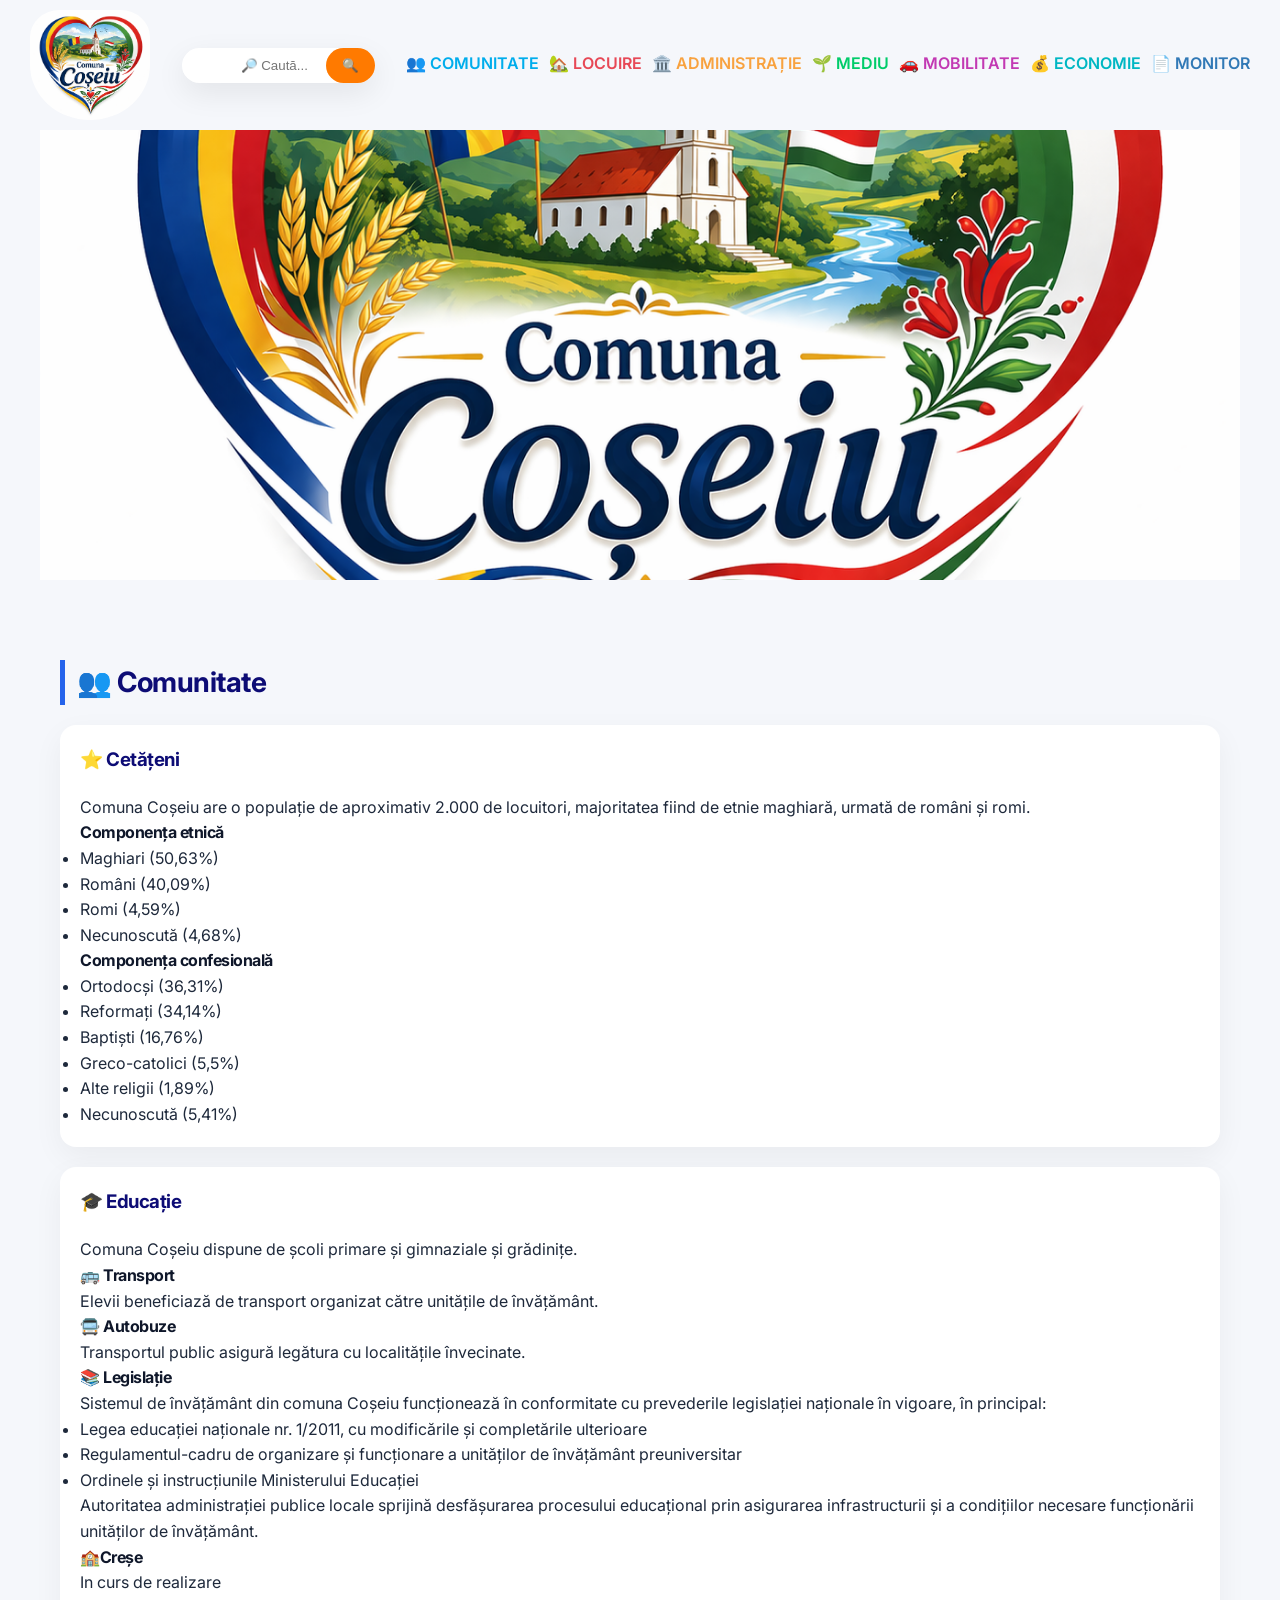
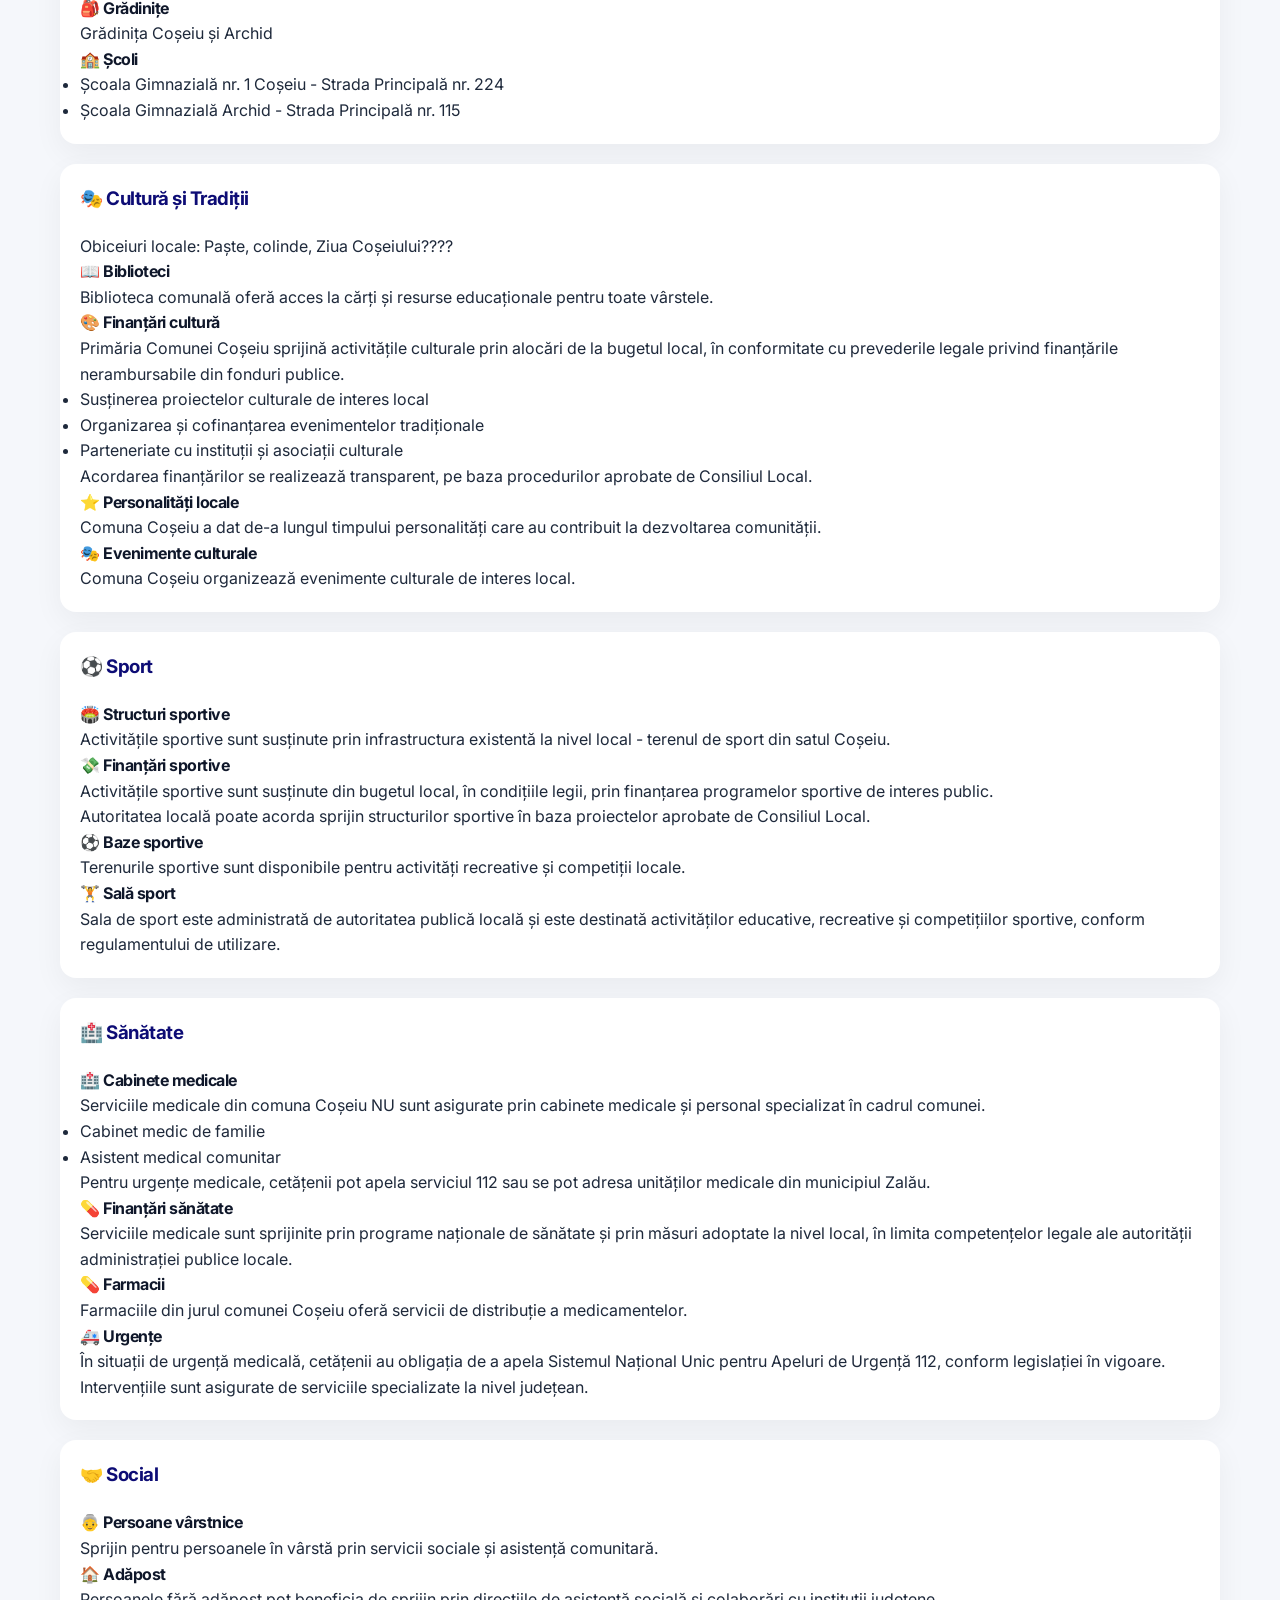
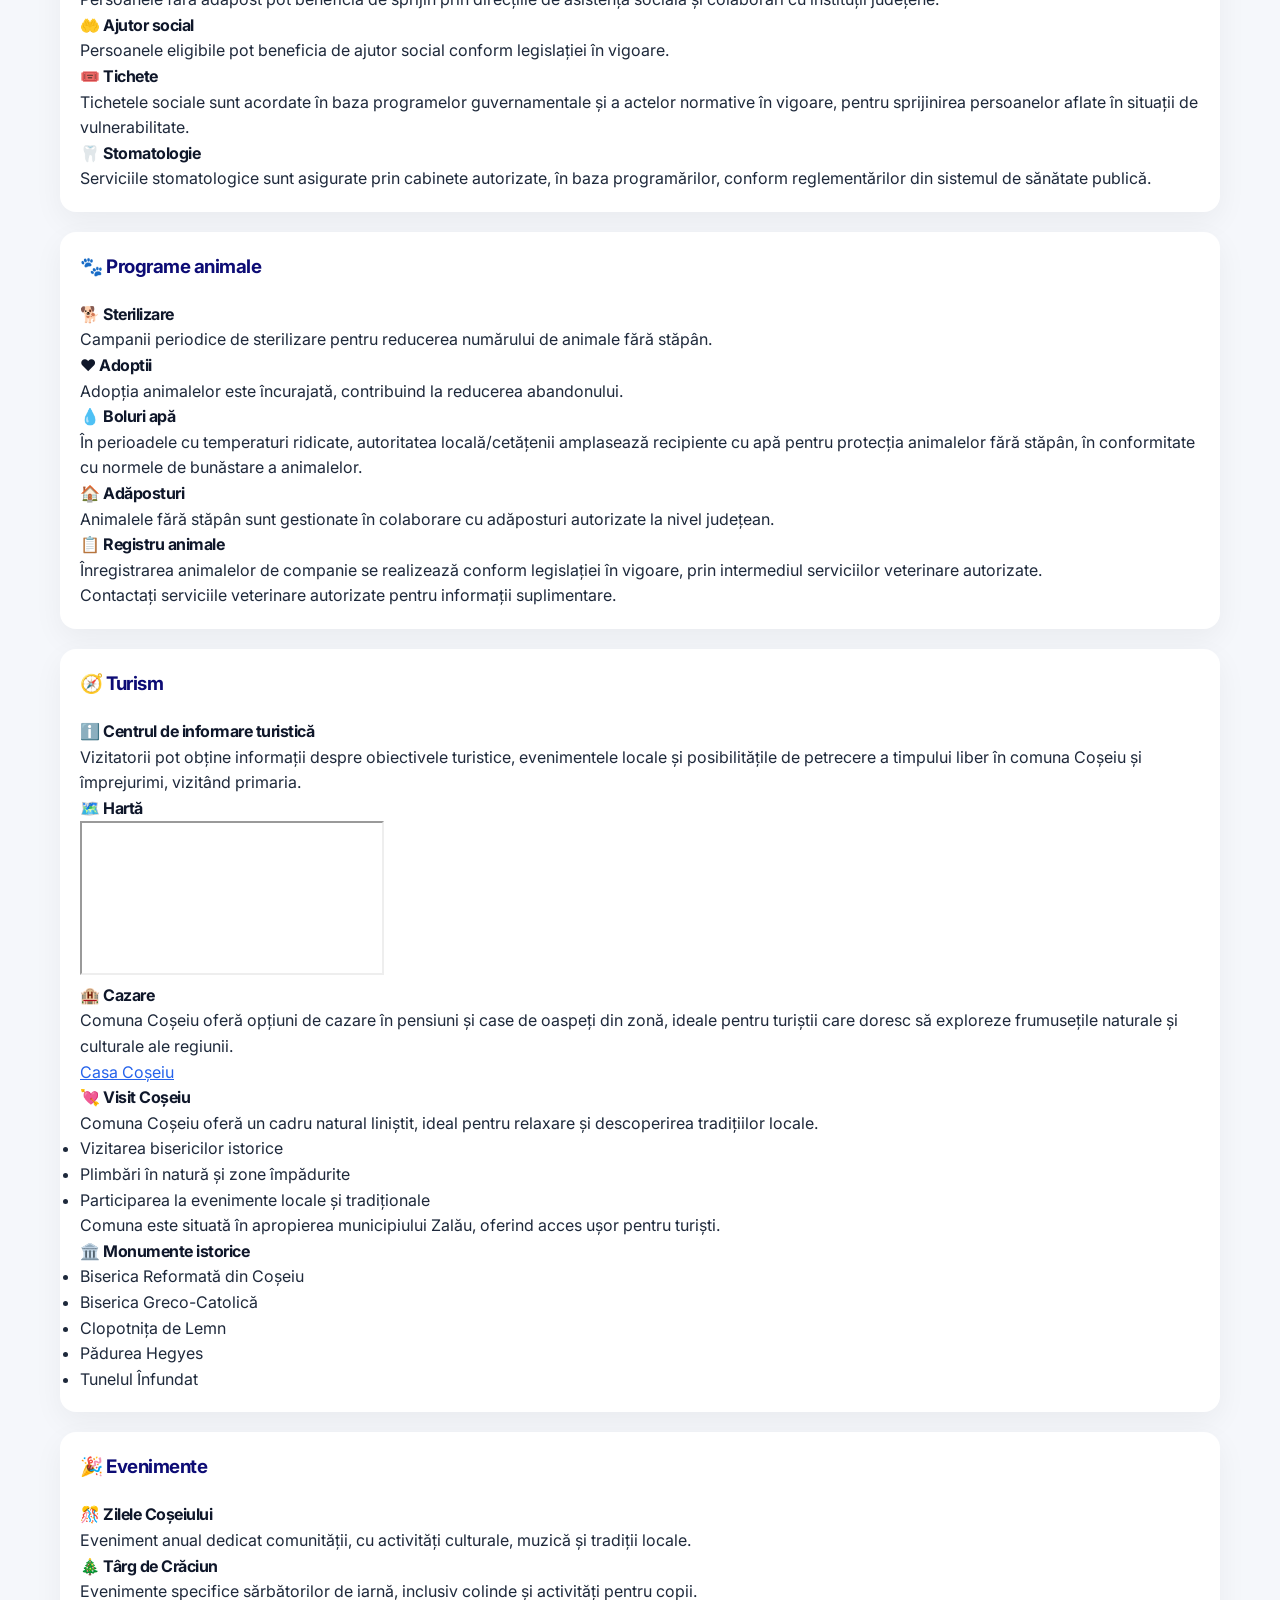
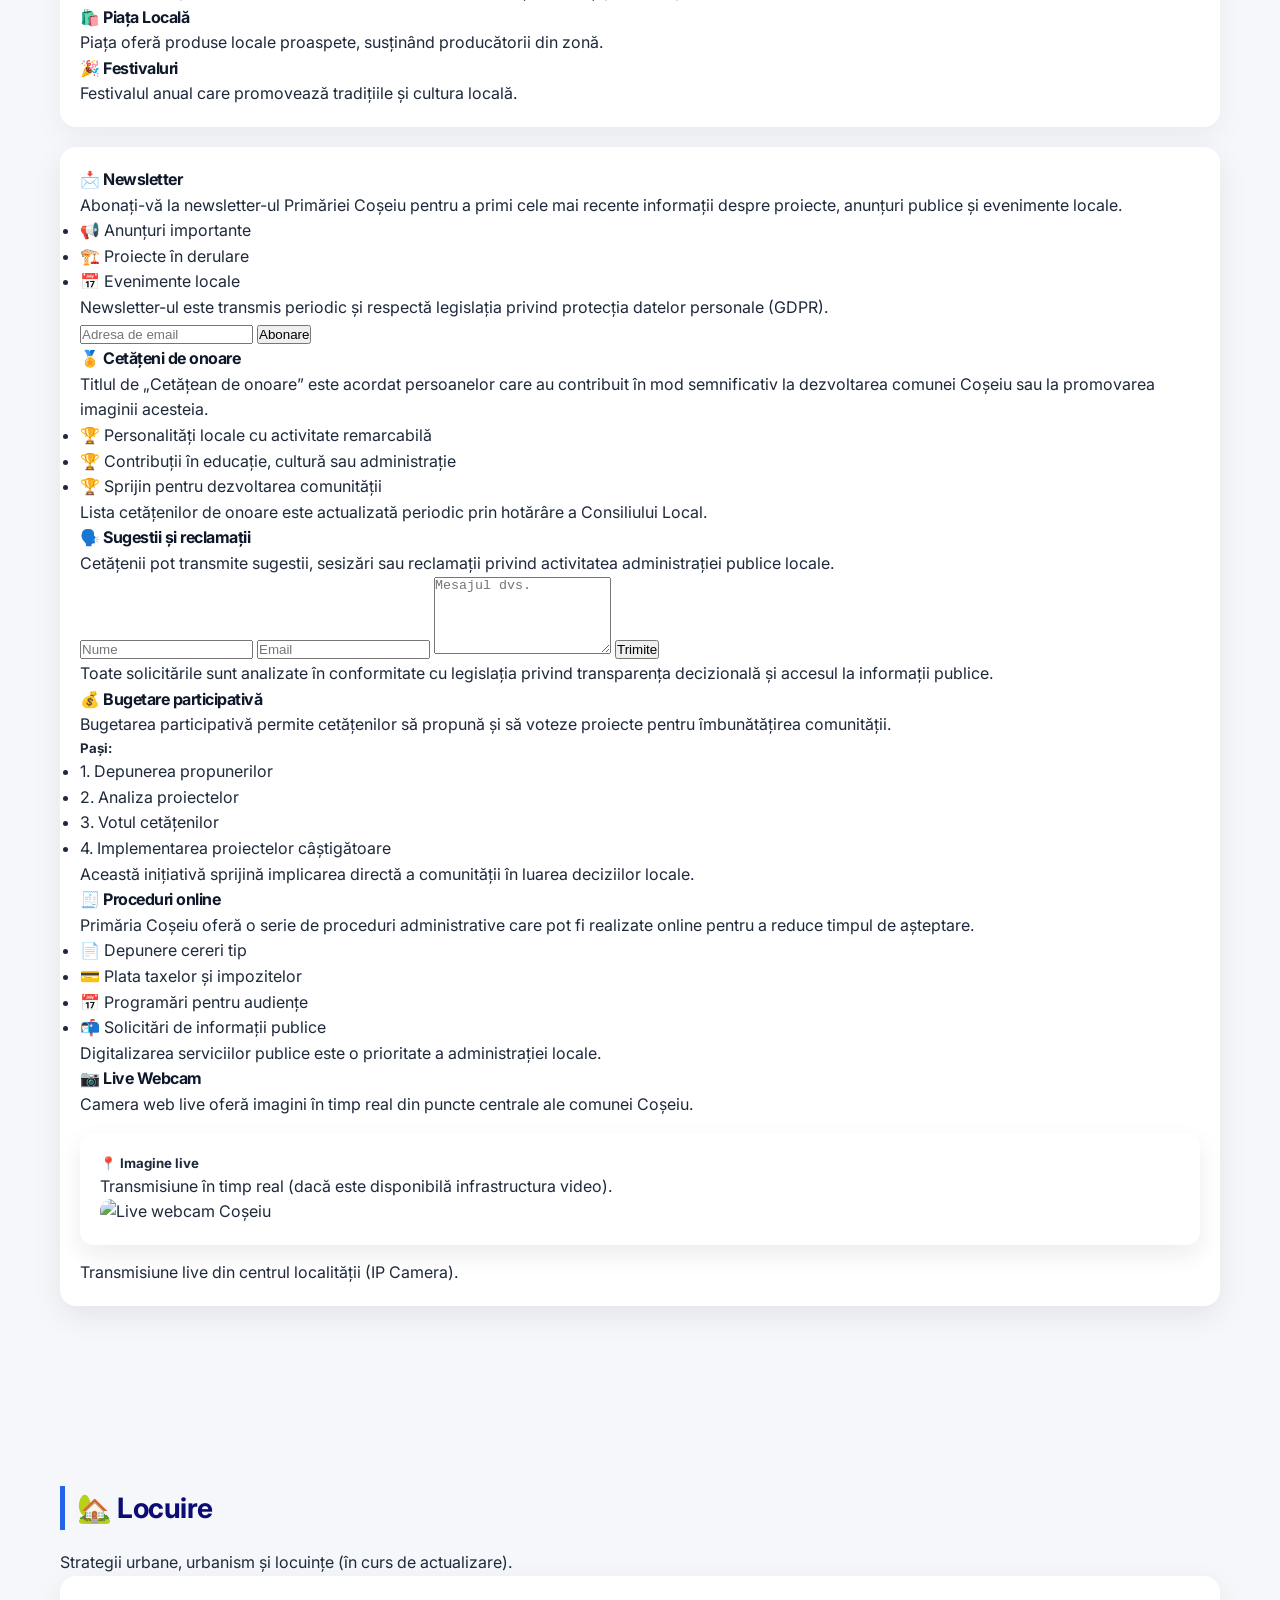
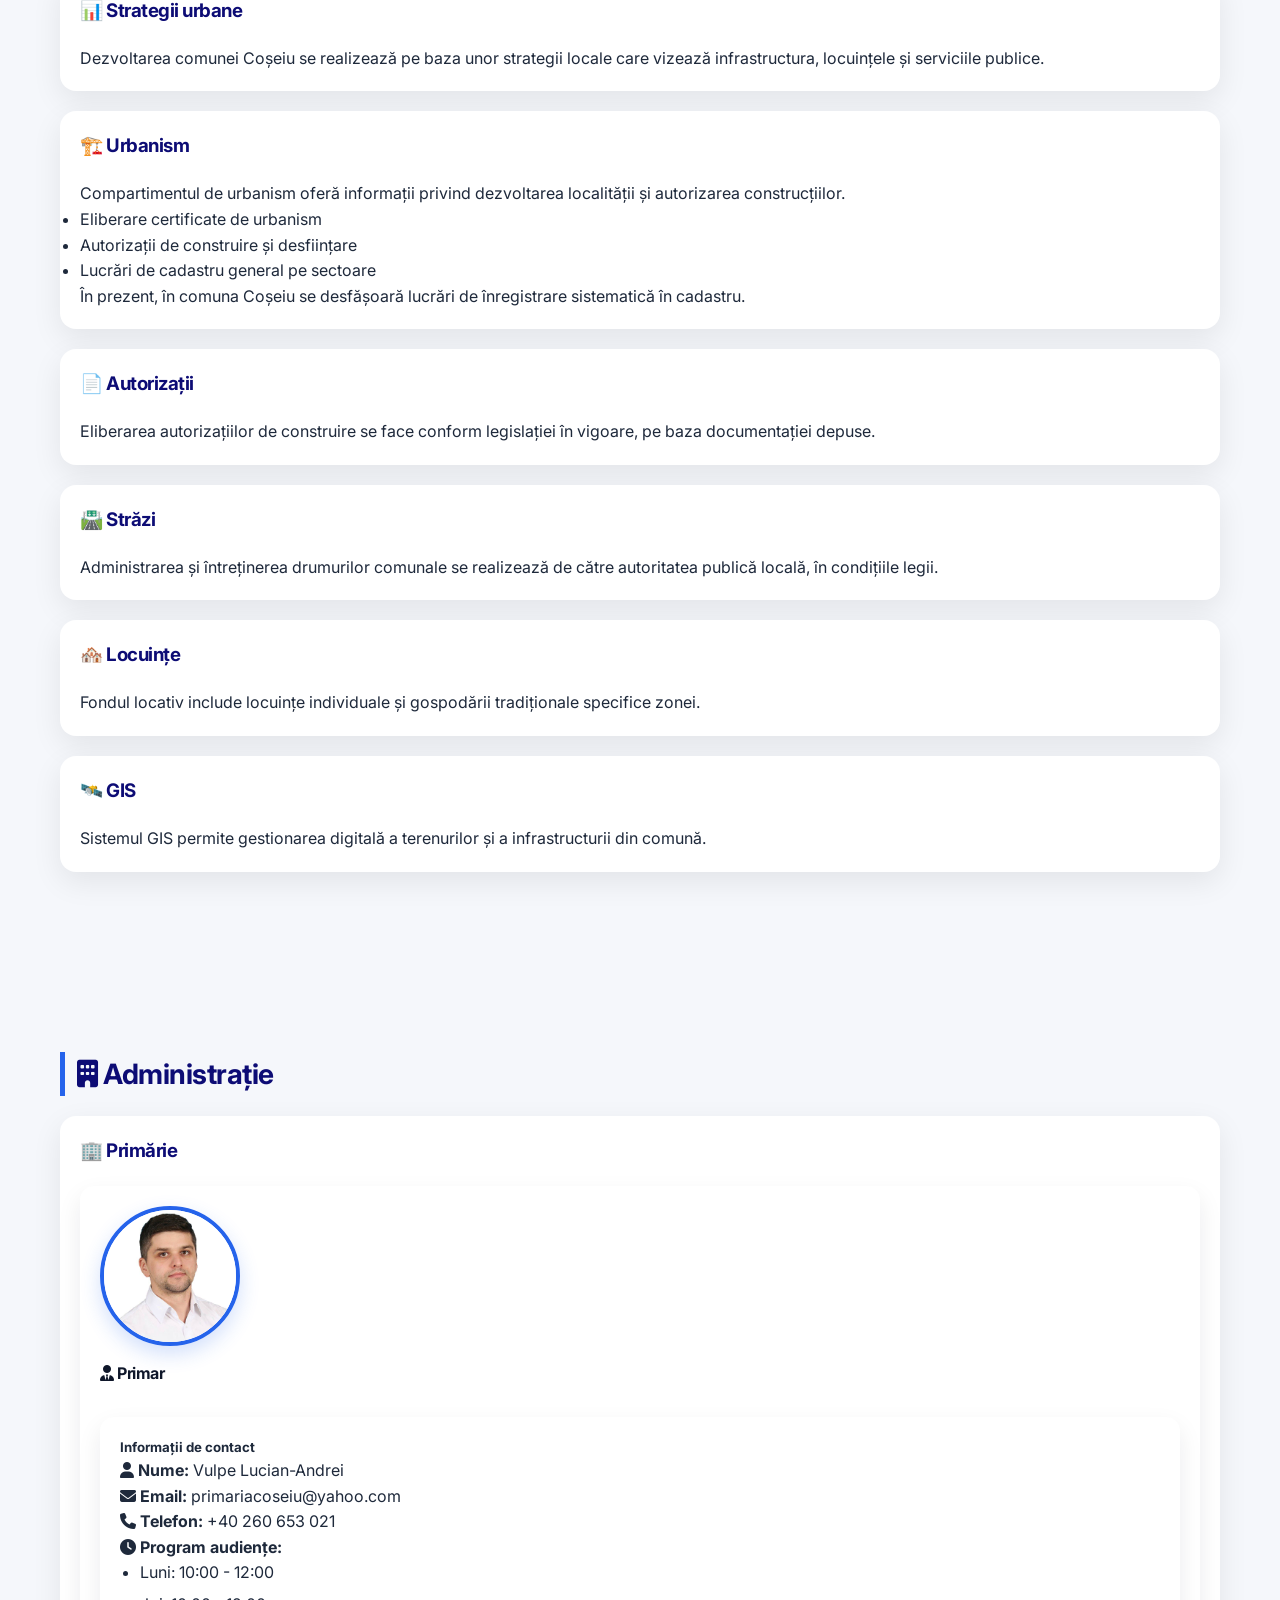
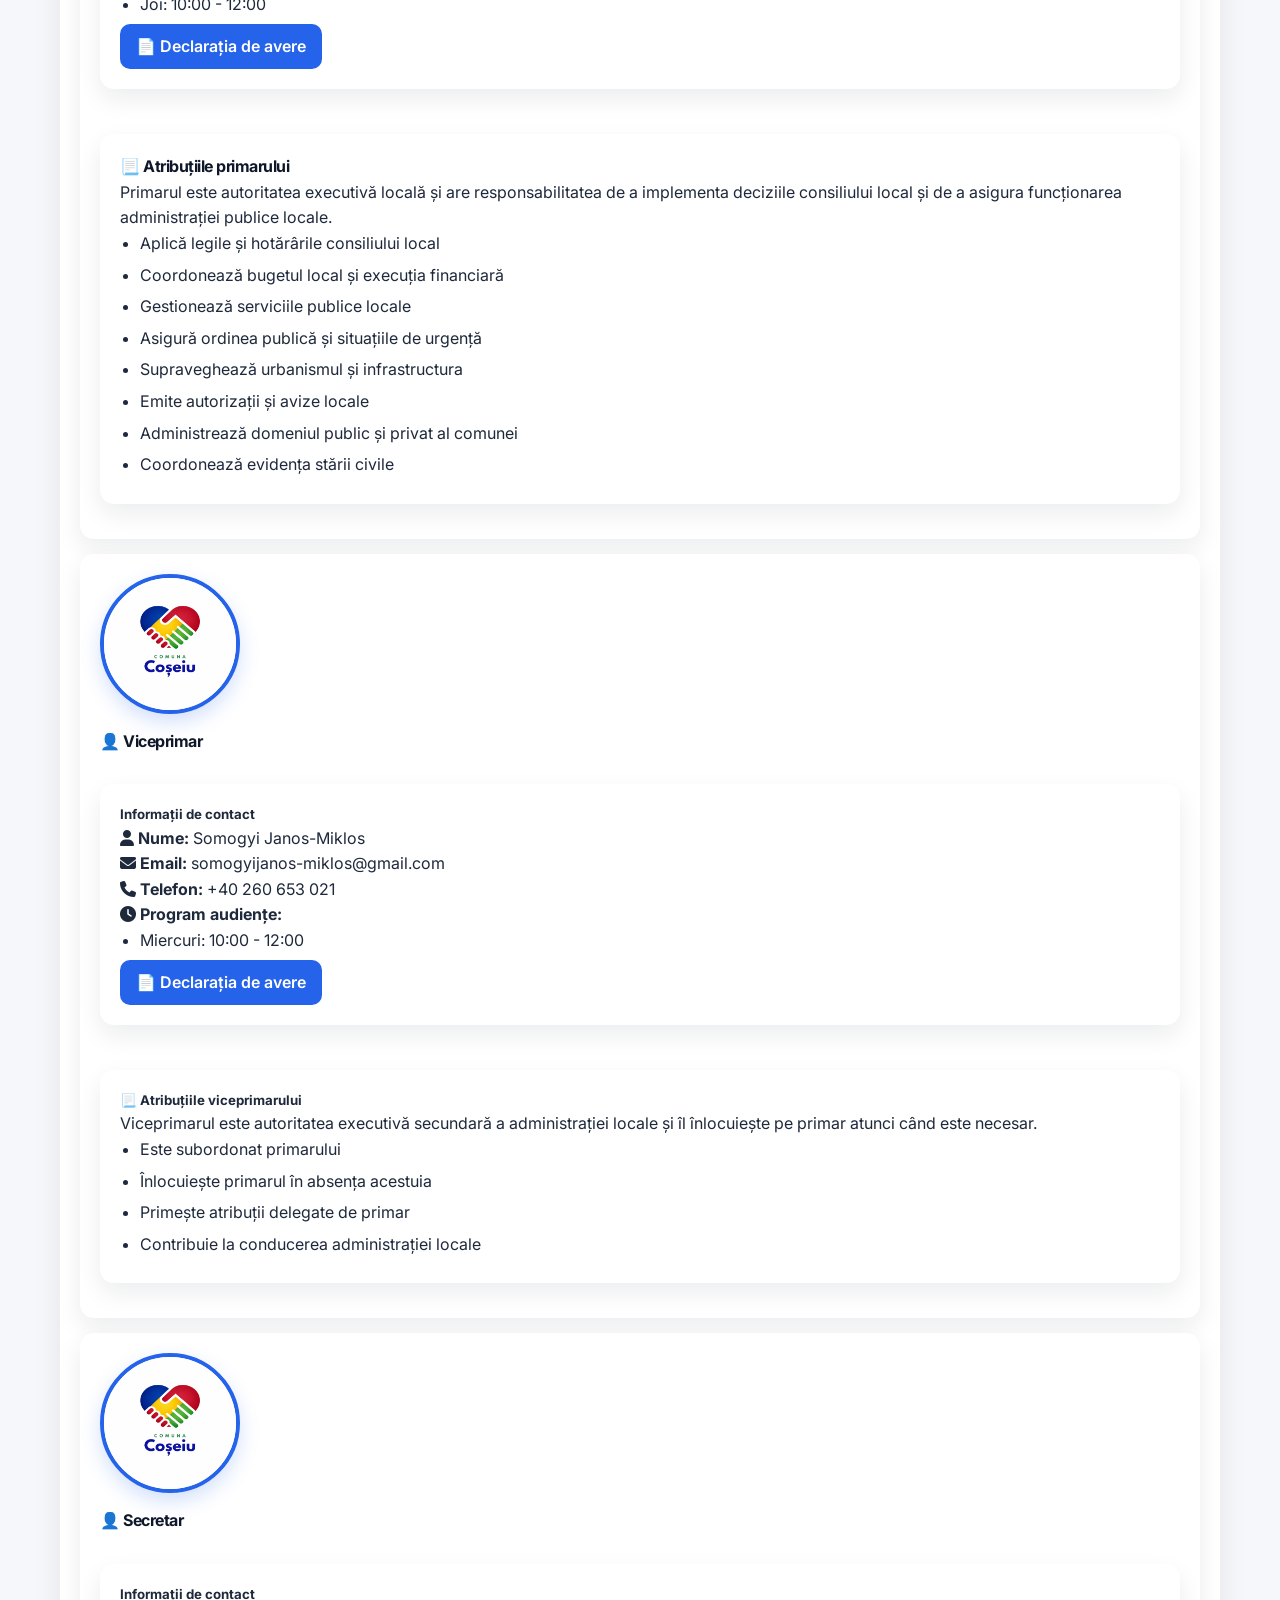
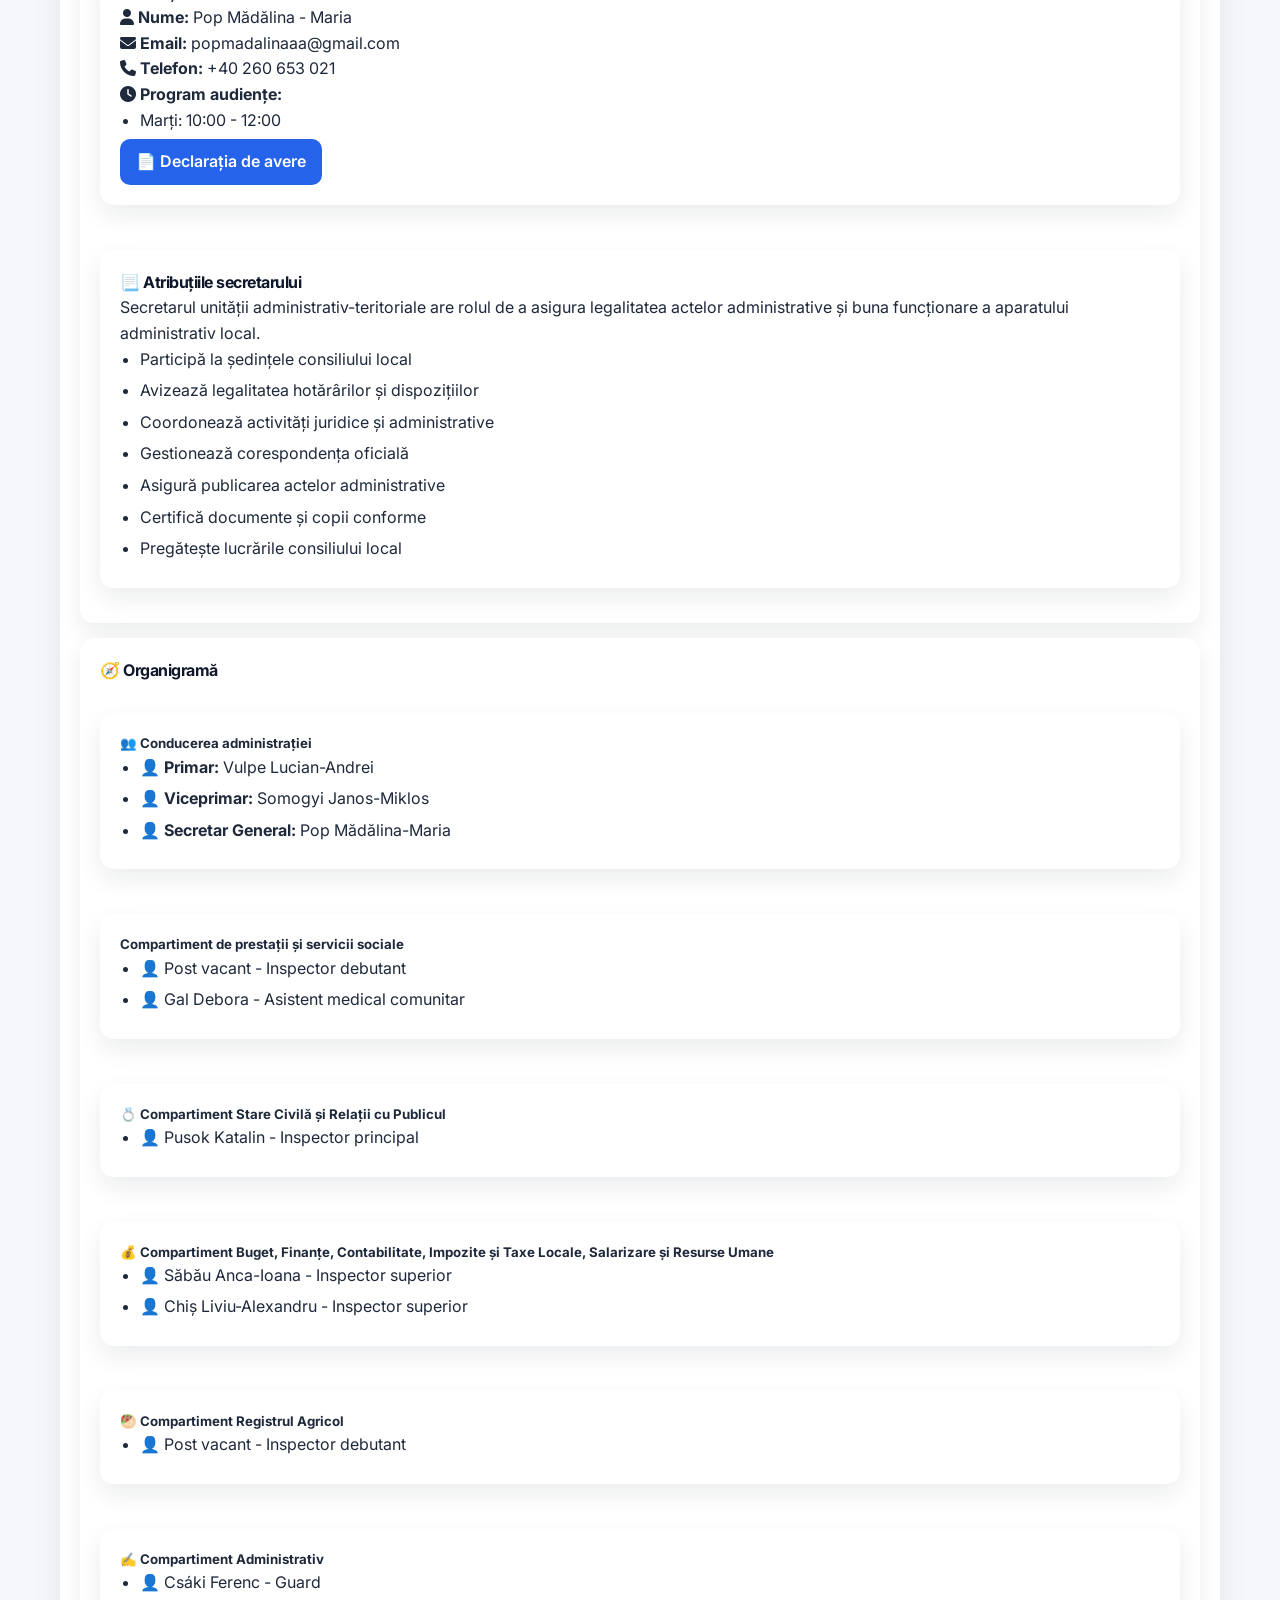
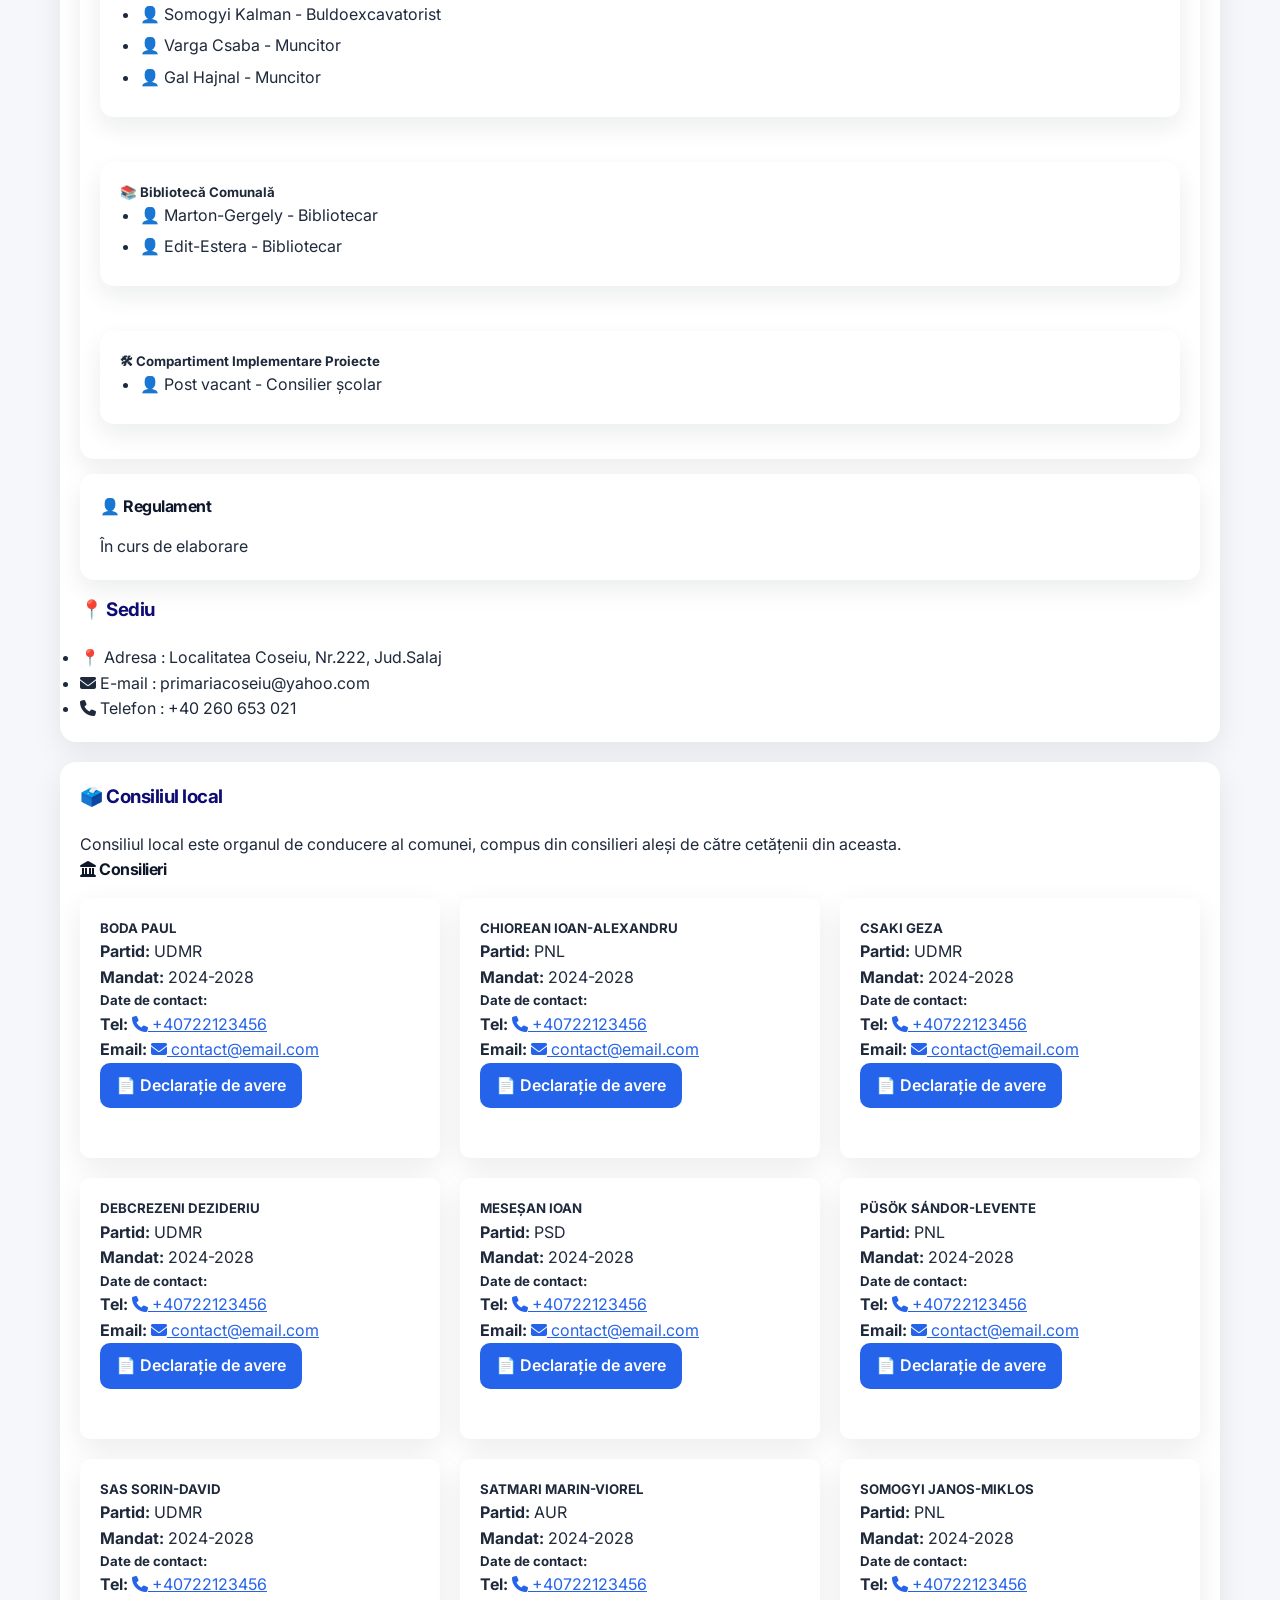
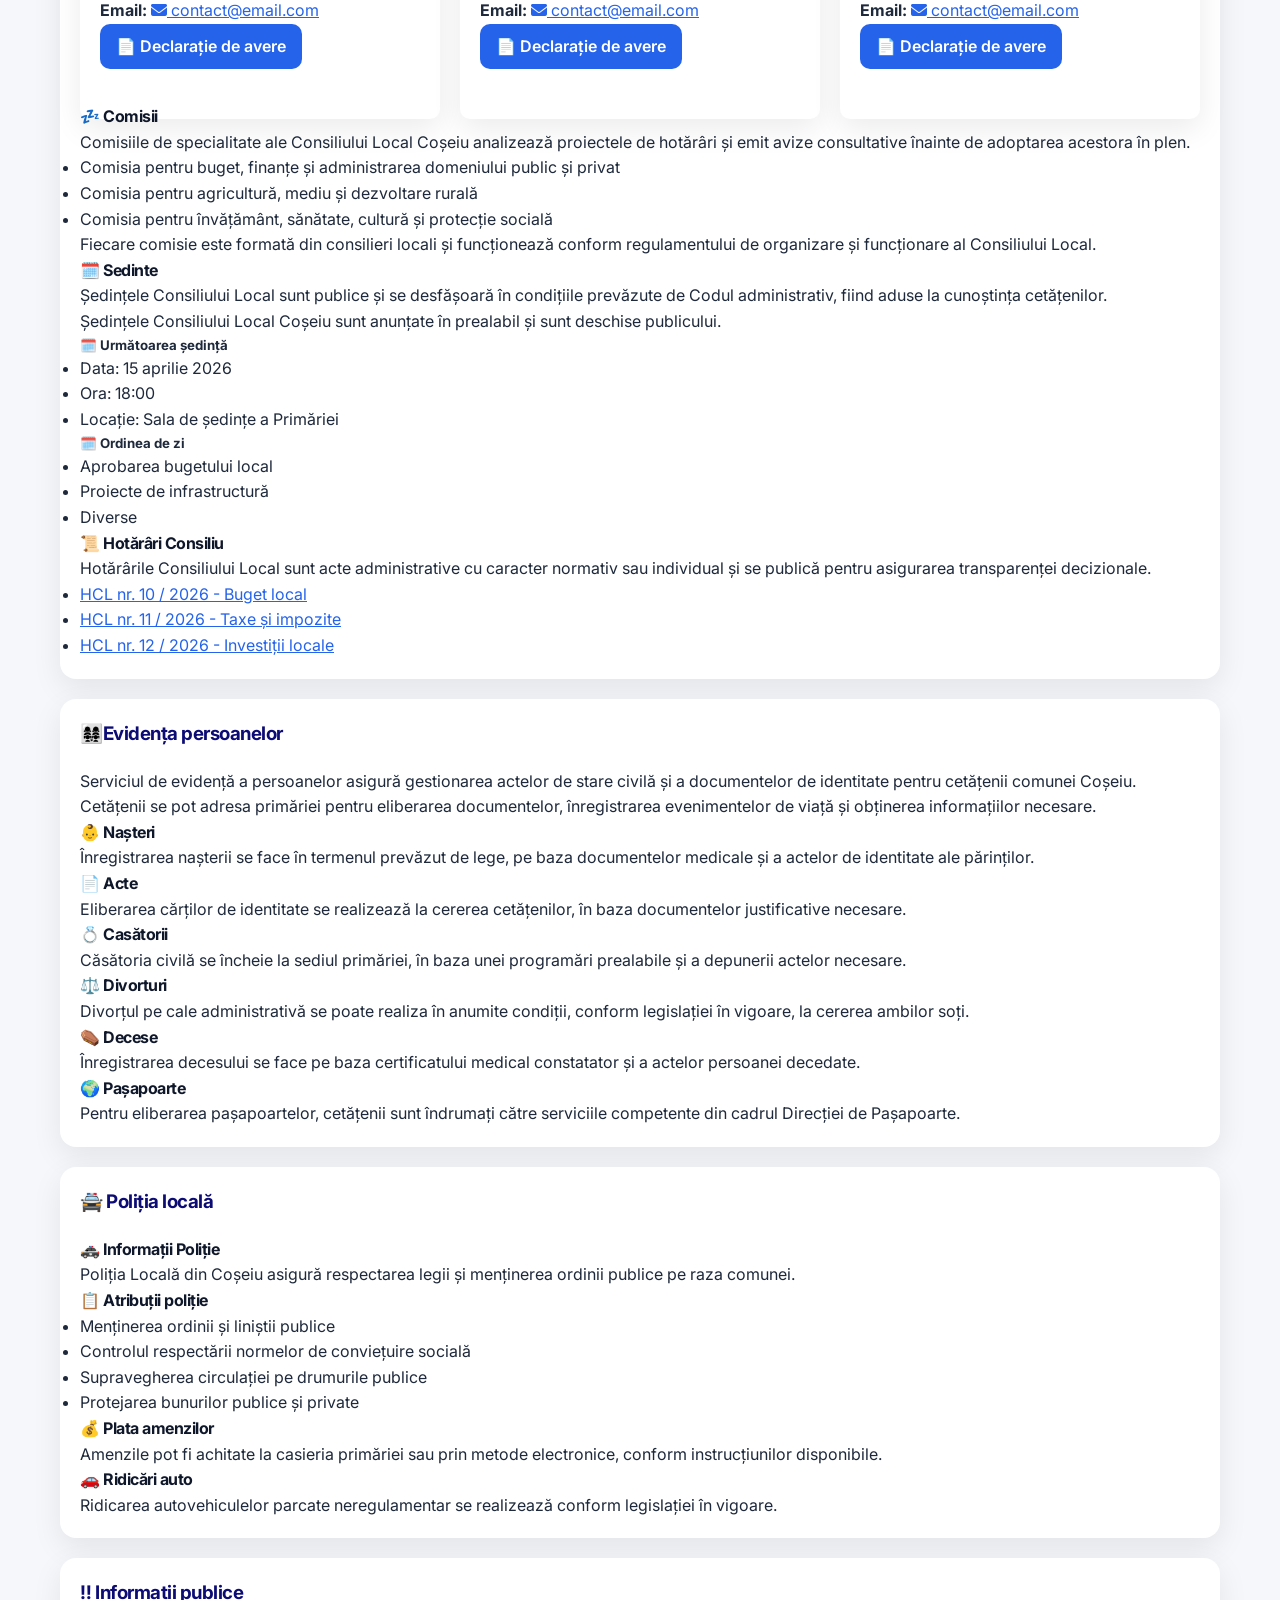
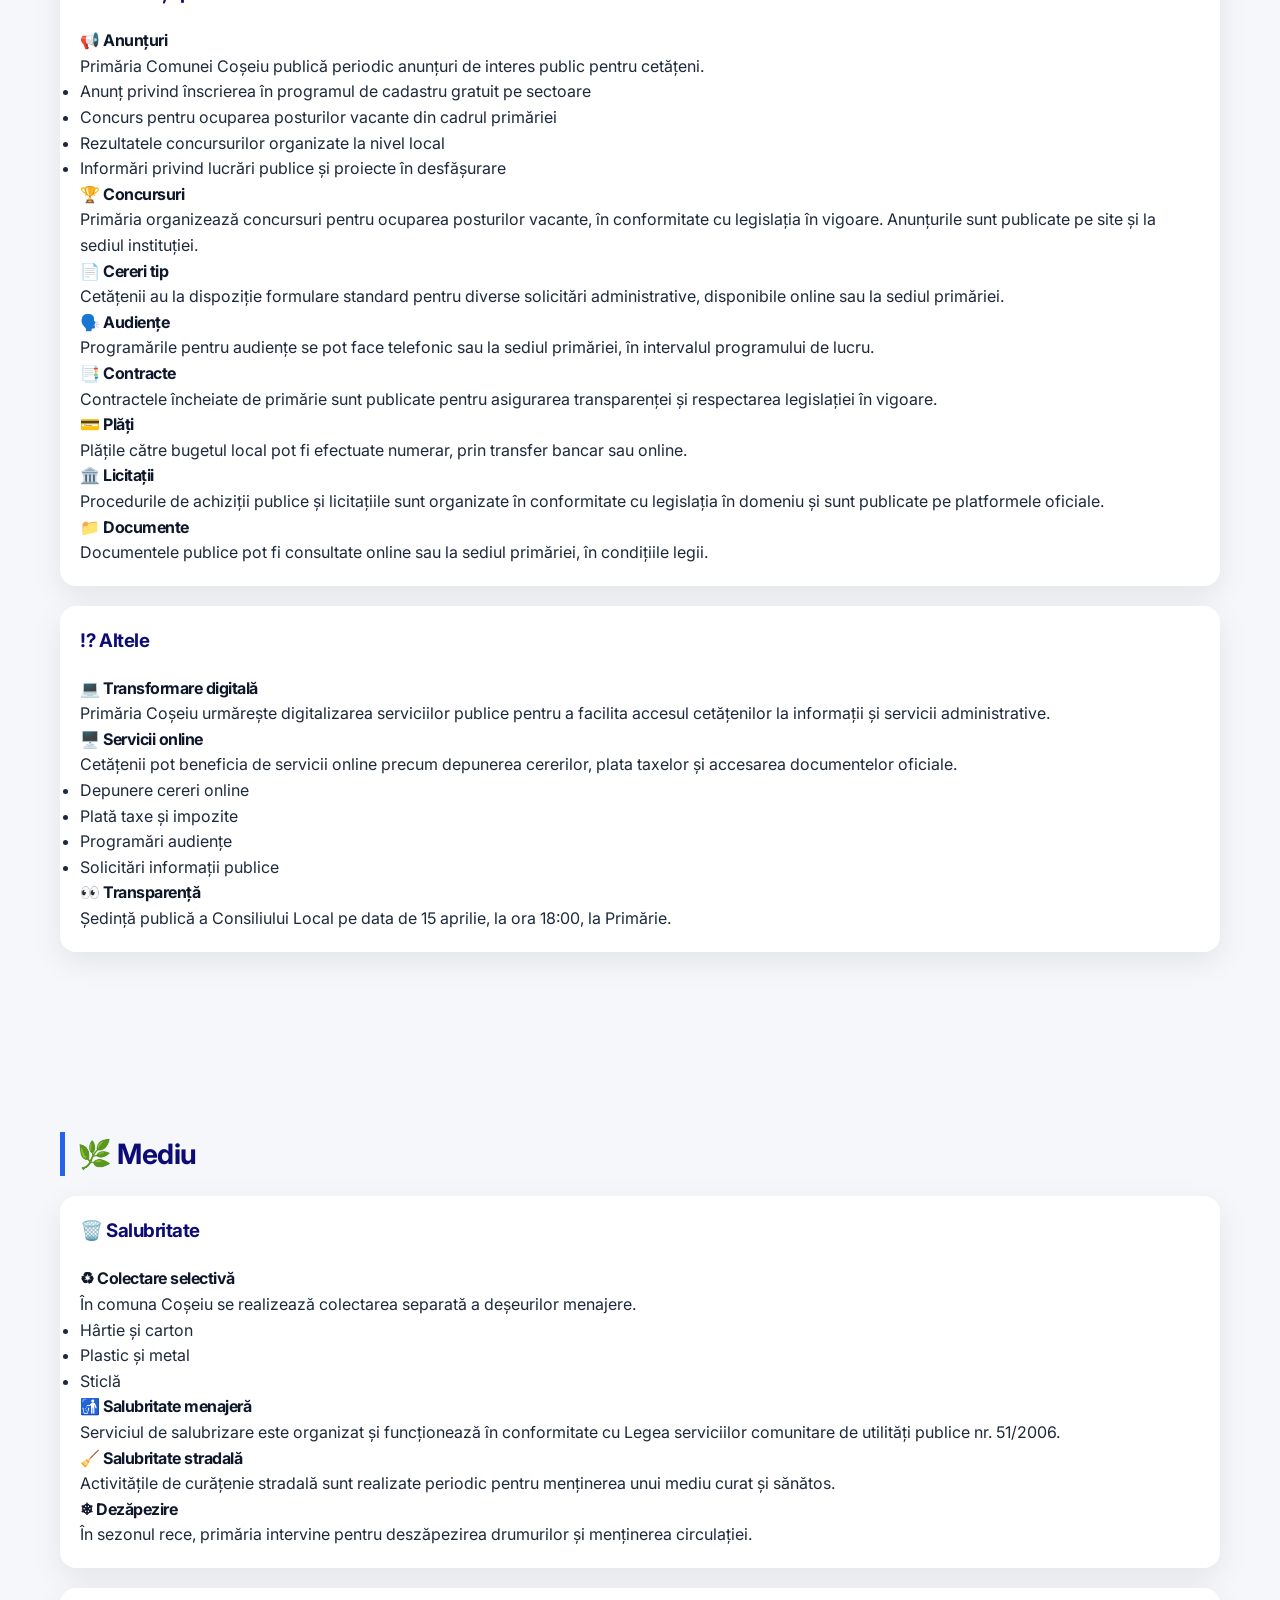
==== commit 13da25e2: "add background url to home" ====
--- a/index.html
+++ b/index.html
@@ -426,15 +426,15 @@
 
     <!-- HOME -->
     <section id="home">
-      <h1>🏡 Bine ați venit în Comuna Coșeiu</h1>
-      <img src="assets/images/comuna.png" loading="lazy" alt="comuna" />
+      <!-- <h1>🏡Comuna Coșeiu</h1> -->
+      <!-- <img src="assets/images/comuna.png" loading="lazy" alt="comuna" /> -->
     </section>
 
     <!-- COMUNITATE -->
     <section id="comunitate">
       <h2>👥 Comunitate</h2>
 
-      <div id="cetateni">
+      <div id="cetateni" class="cards">
         <h3>⭐ Cetățeni</h3>
         <p>
           Comuna Coșeiu are o populație de aproximativ 2.000 de locuitori,
@@ -465,8 +465,8 @@
       </div>
 
       <!-- EDUCATIE -->
-      <div id="educatie">
-        <h2>🎓 Educație</h2>
+      <div id="educatie" class="cards grid">
+        <h3>🎓 Educație</h3>
         <p>
           Comuna Coșeiu dispune de școli primare și gimnaziale și grădinițe.
         </p>
@@ -523,8 +523,8 @@
       </div>
 
       <!-- CULTURA -->
-      <div id="cultura">
-        <h2>🎭 Cultură și Tradiții</h2>
+      <div id="cultura" class="cards">
+        <h3>🎭 Cultură și Tradiții</h3>
         <p>Obiceiuri locale: Paște, colinde, Ziua Coșeiului????</p>
         <div id="biblioteci">
           <h4>📖 Biblioteci</h4>
@@ -566,7 +566,7 @@
       </div>
 
       <!-- SPORT -->
-      <div id="sport">
+      <div id="sport" class="cards">
         <h3>⚽ Sport</h3>
         <div id="strucuri">
           <h4>🏟️ Structuri sportive</h4>
@@ -605,7 +605,7 @@
       </div>
 
       <!-- SANATATE -->
-      <div id="sanatate">
+      <div id="sanatate" class="cards">
         <h3>🏥 Sănătate</h3>
         <div id="cabinete">
           <h4>🏥 Cabinete medicale</h4>
@@ -654,7 +654,7 @@
       </div>
 
       <!-- SOCIAL -->
-      <div id="social">
+      <div id="social" class="cards">
         <h3>🤝 Social</h3>
         <div id="varstnice">
           <h4>👵 Persoane vârstnice</h4>
@@ -697,7 +697,7 @@
       </div>
 
       <!-- ANIMALE -->
-      <div id="animale">
+      <div id="animale" class="cards">
         <h3>🐾 Programe animale</h3>
         <div id="sterilizare">
           <h4>🐕 Sterilizare</h4>
@@ -743,7 +743,7 @@
       </div>
 
       <!-- TURISM -->
-      <div id="turism">
+      <div id="turism" class="cards">
         <h3>🧭 Turism</h3>
 
         <div id="centru">
@@ -800,7 +800,7 @@
       </div>
 
       <!-- EVENIMENTE -->
-      <div id="evenimente">
+      <div id="evenimente" class="cards">
         <h3>🎉 Evenimente</h3>
         <div id="zilele">
           <h4>🎊 Zilele Coșeiului</h4>
--- a/assets/css/style.css
+++ b/assets/css/style.css
@@ -79,7 +79,7 @@
   justify-content: space-between;
   padding: 15px 30px;
   /* background: linear-gradient(135deg, var(--accent), var(--primary)); */
-  background: var(--heading-color);
+  /* background: var(--heading-color); */
   color: var(--white);
   position: sticky;
   top: 0;
@@ -286,14 +286,14 @@
 /* ===== SECTION ===== */
 section {
   margin-top: 50px;
-  padding: 40px 20px;
+  padding: 80px 20px;
   max-width: 1200px;
   margin: auto;
 }
 section > div {
   background: var(--white);
   padding: 20px;
-  border-radius: 10px;
+  border-radius: 16px;
   box-shadow: var(--shadow);
   margin-bottom: 20px;
 }
@@ -305,6 +305,25 @@
 section h3 {
   color: var(--primary);
   margin-bottom: 20px;
+}
+.cards {
+  background: #fff;
+  border-radius: 16px;
+  padding: 20px;
+  box-shadow: 0 10px 30px rgba(0, 0, 0, 0.05);
+  margin-bottom: 20px;
+}
+#home {
+  height: 450px;
+  background: url(/assets/images/heart.png) center/cover;
+  display: flex;
+  align-items: center;
+  justify-content: center;
+}
+#home::before {
+  content: "";
+  position: absolute;
+  background: rgba(0, 0, 0, 0.4);
 }
 /* .profile-card {
   display: flex;
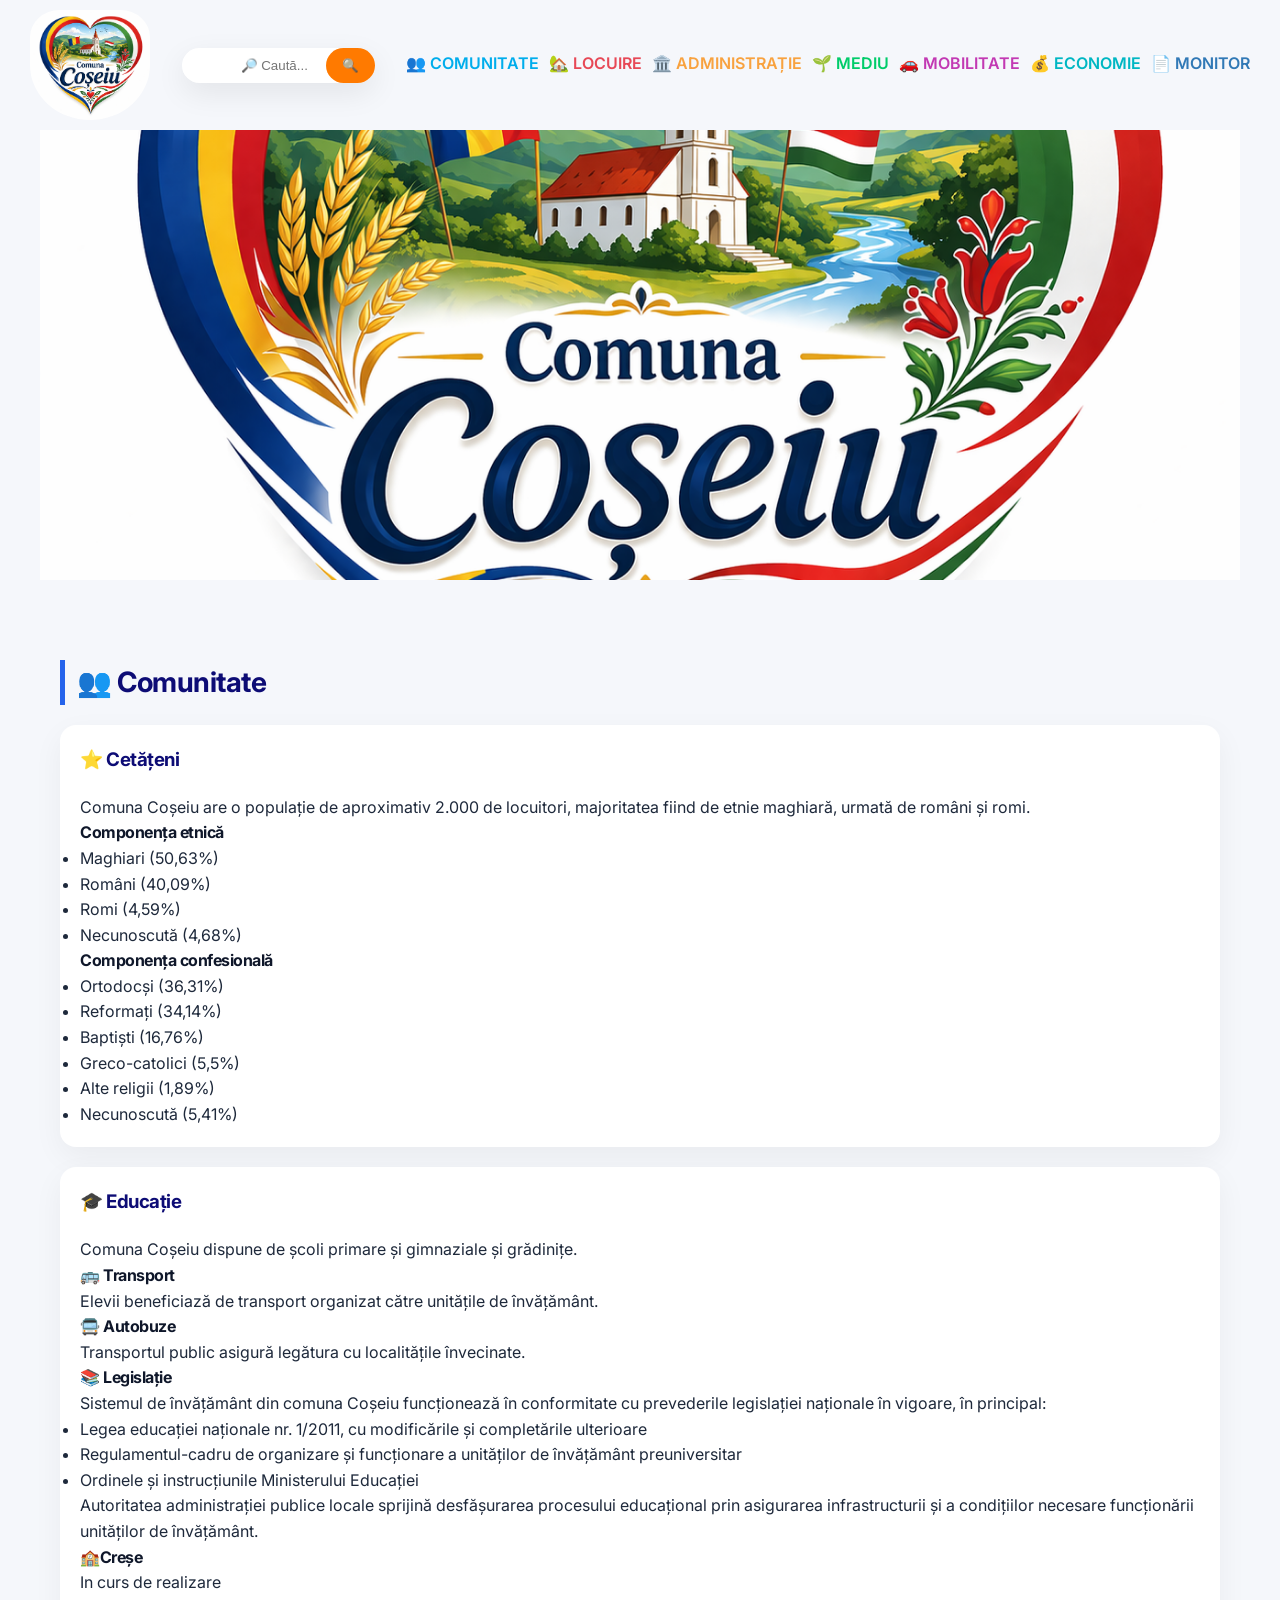
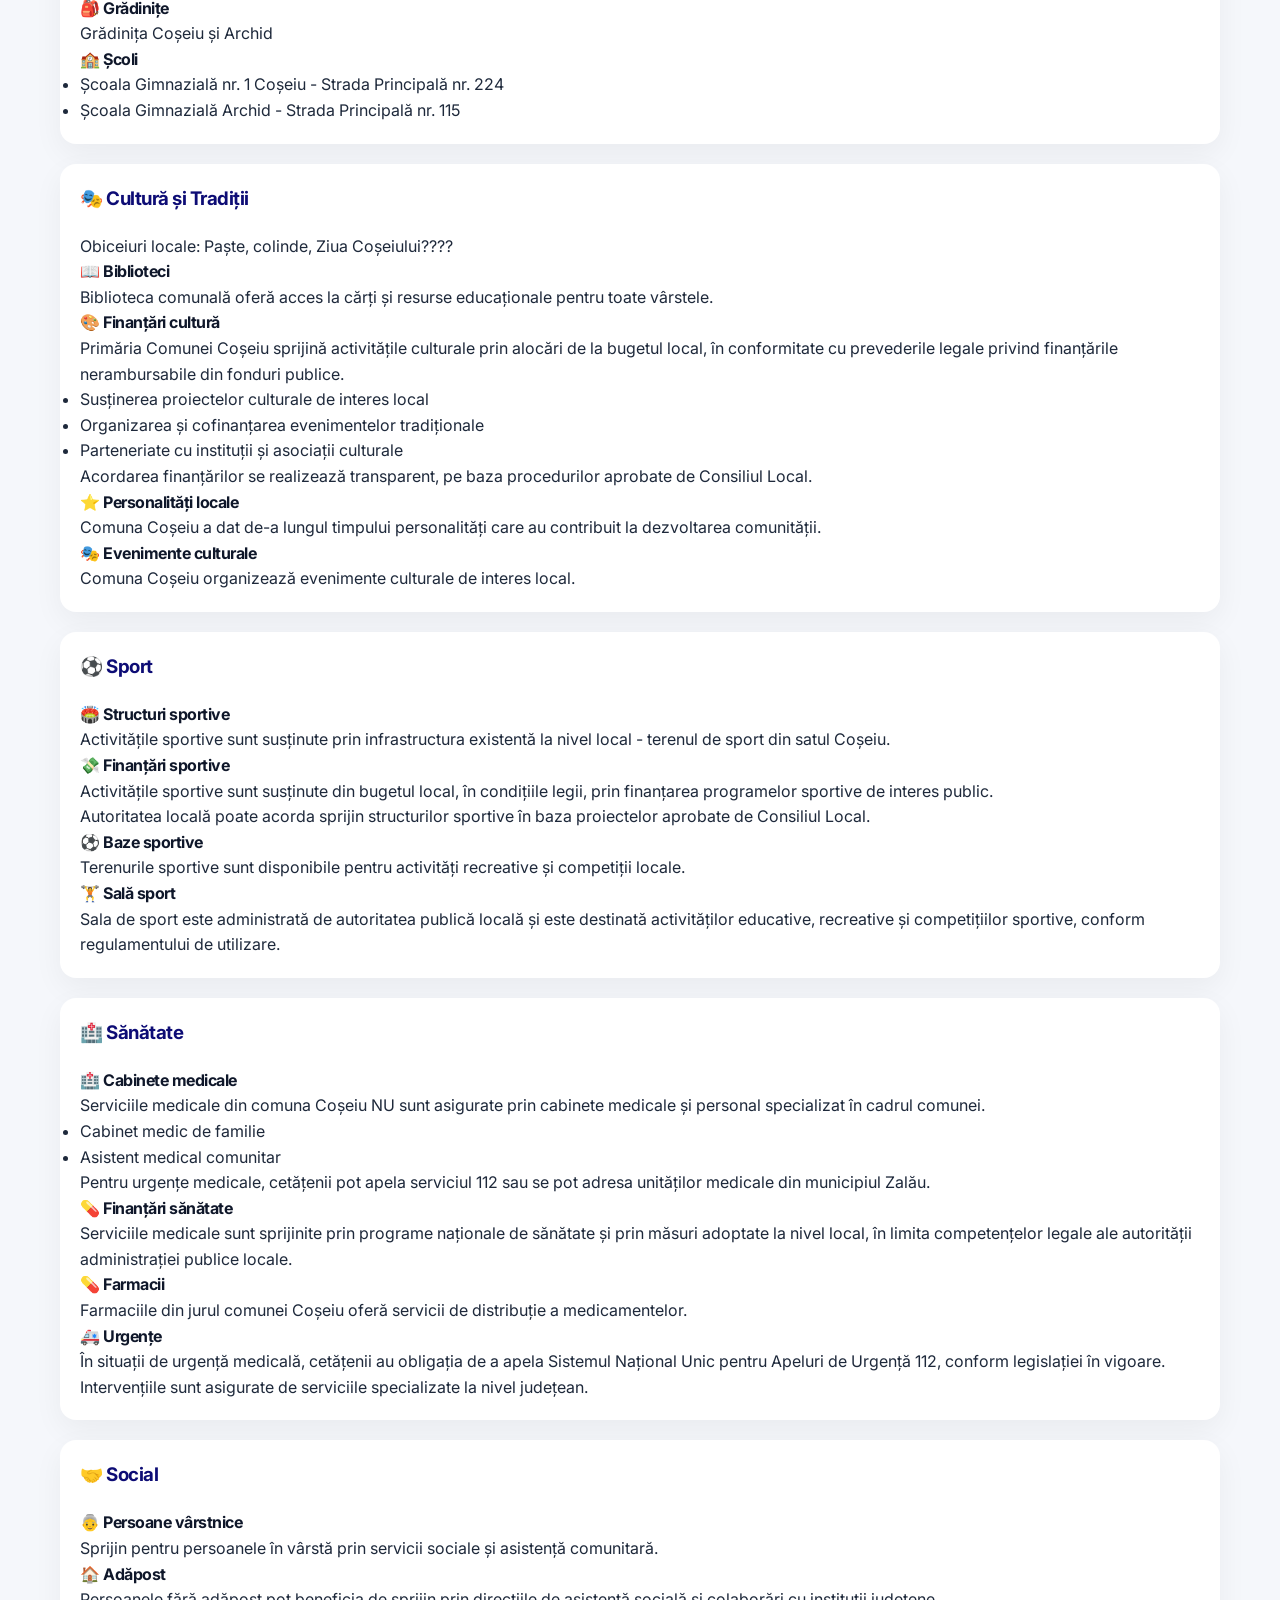
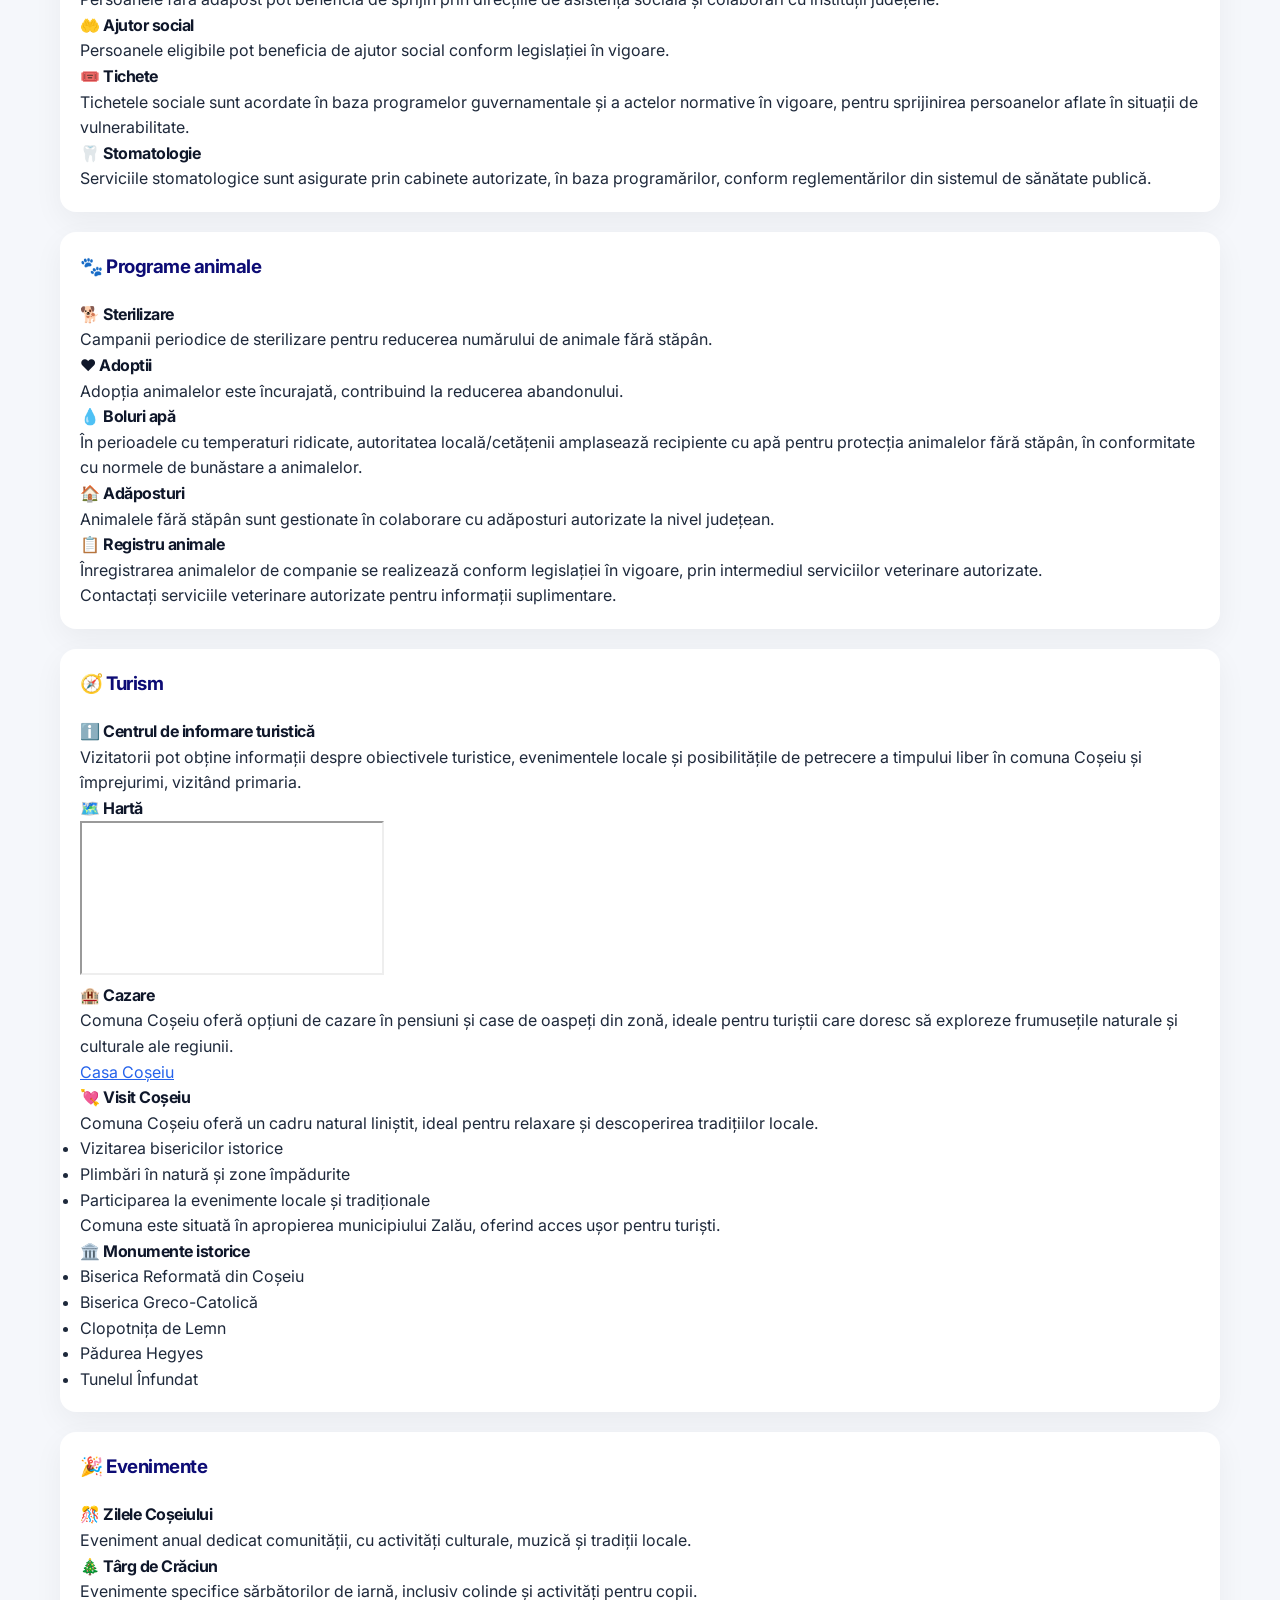
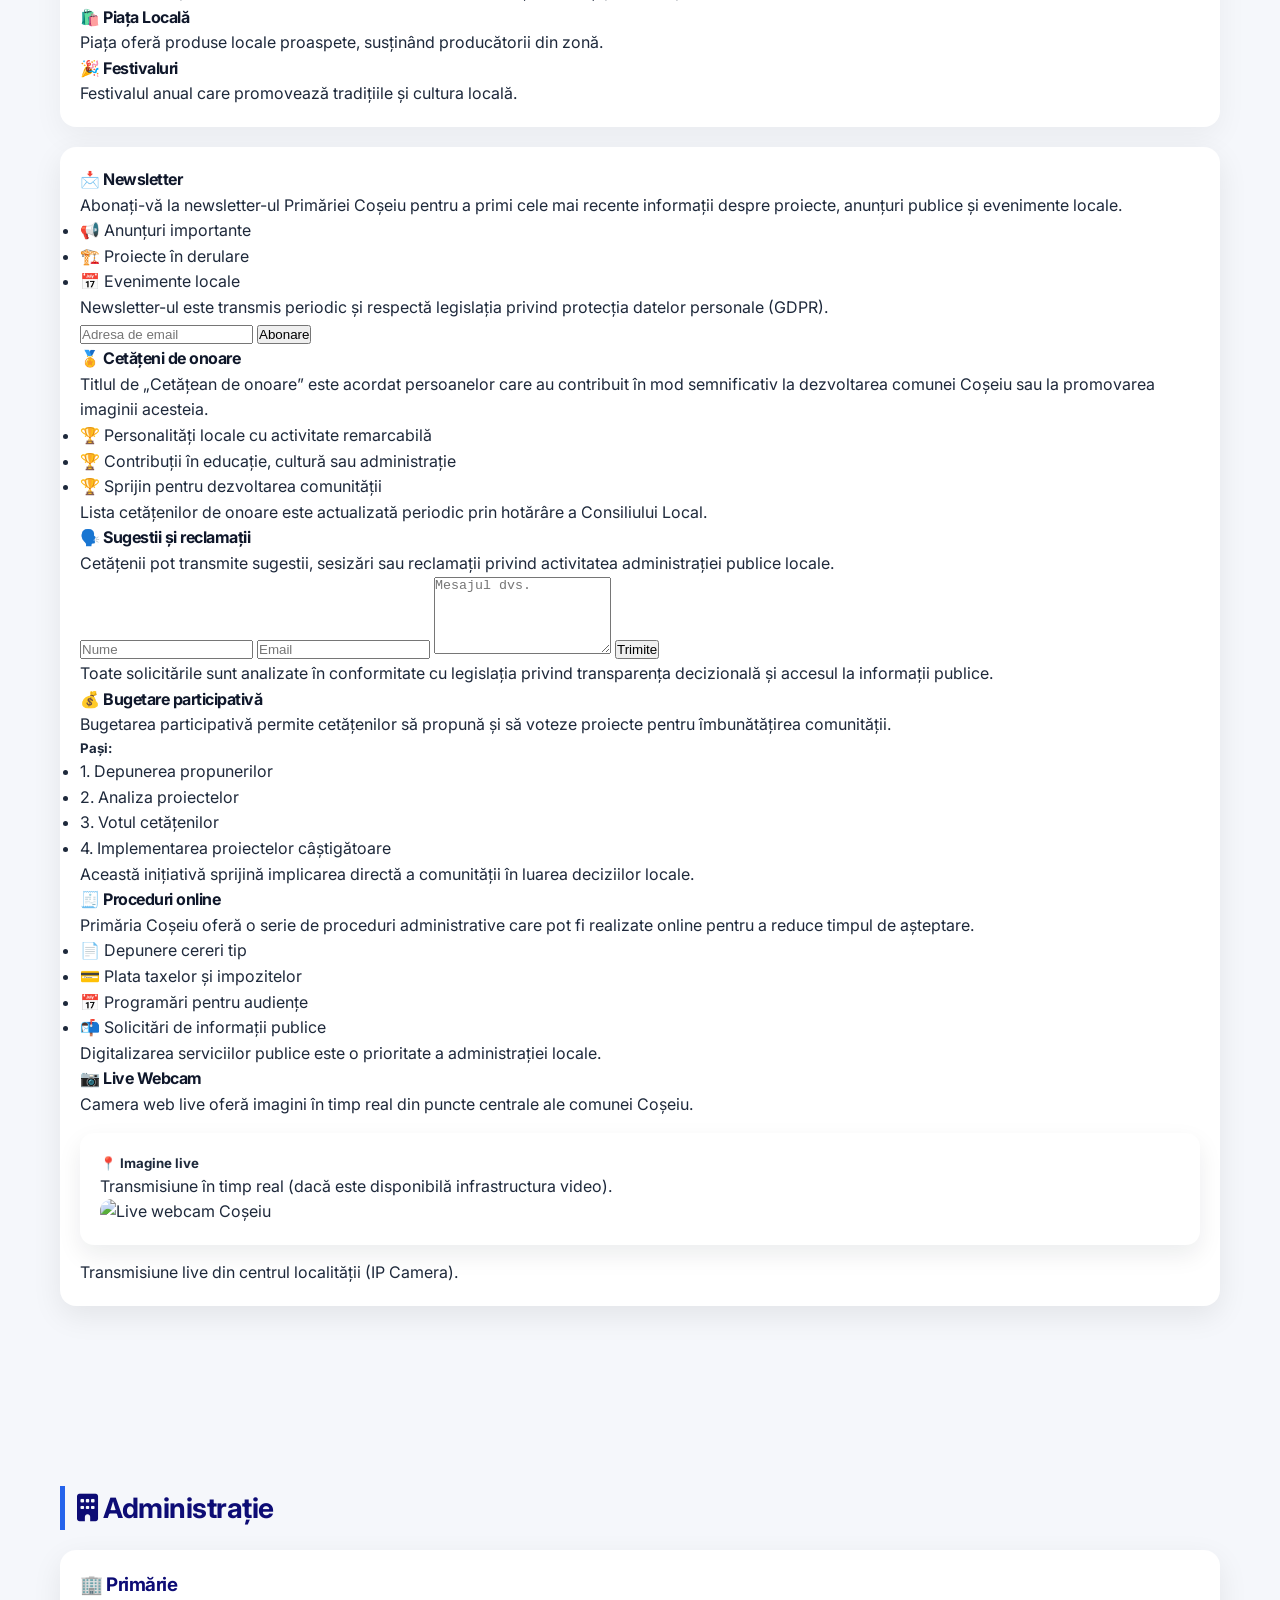
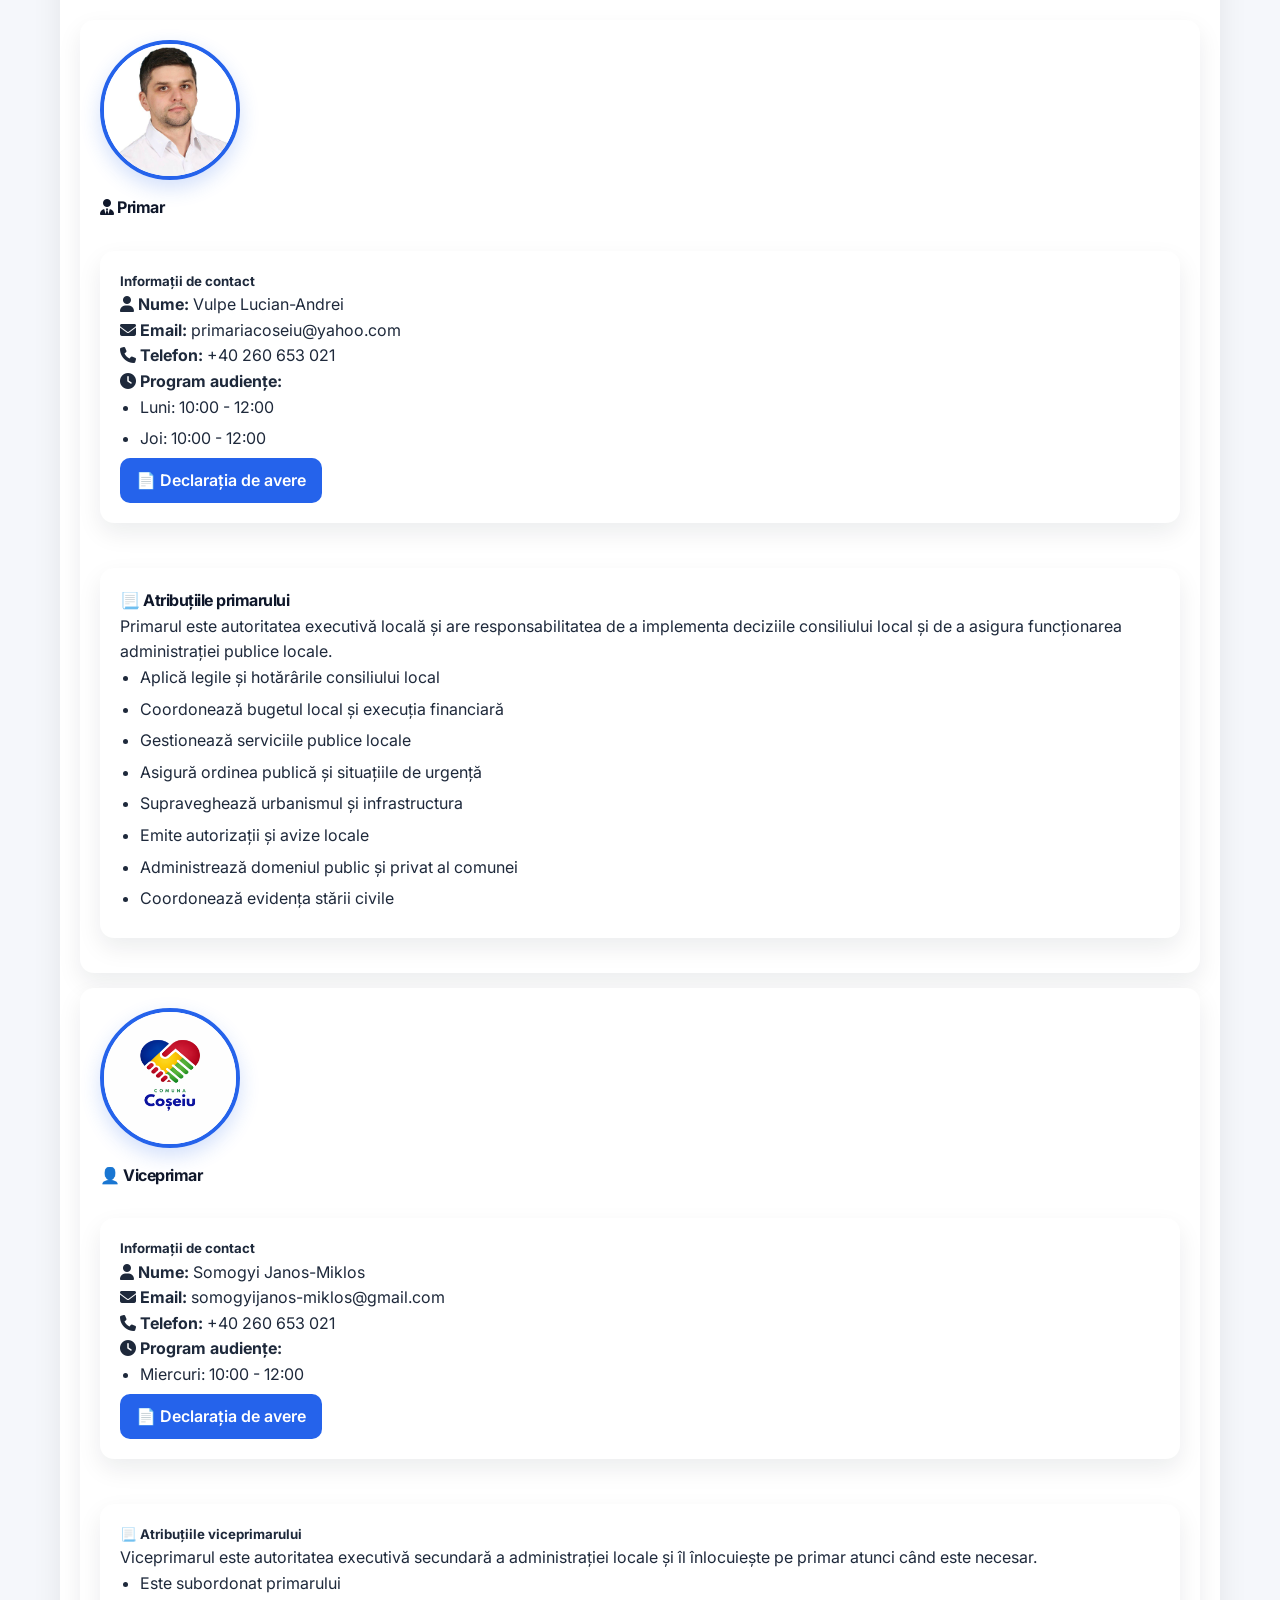
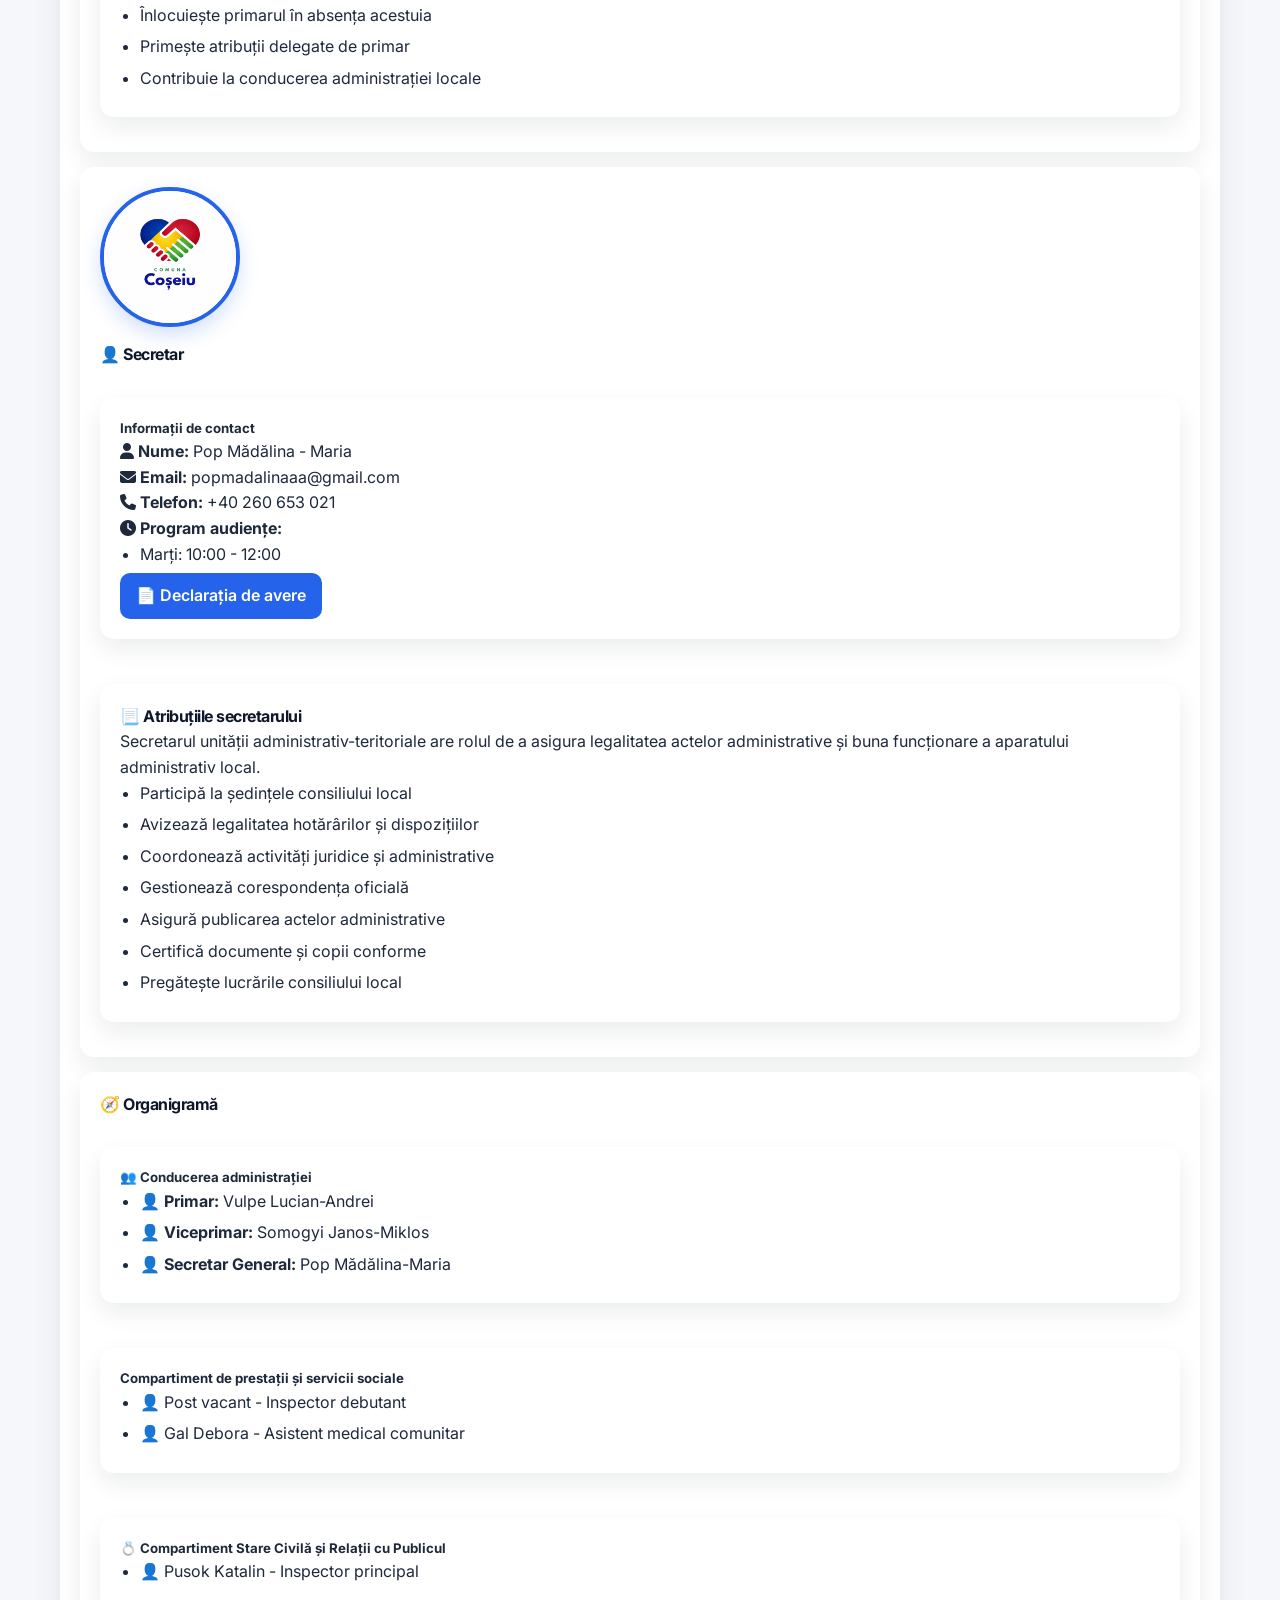
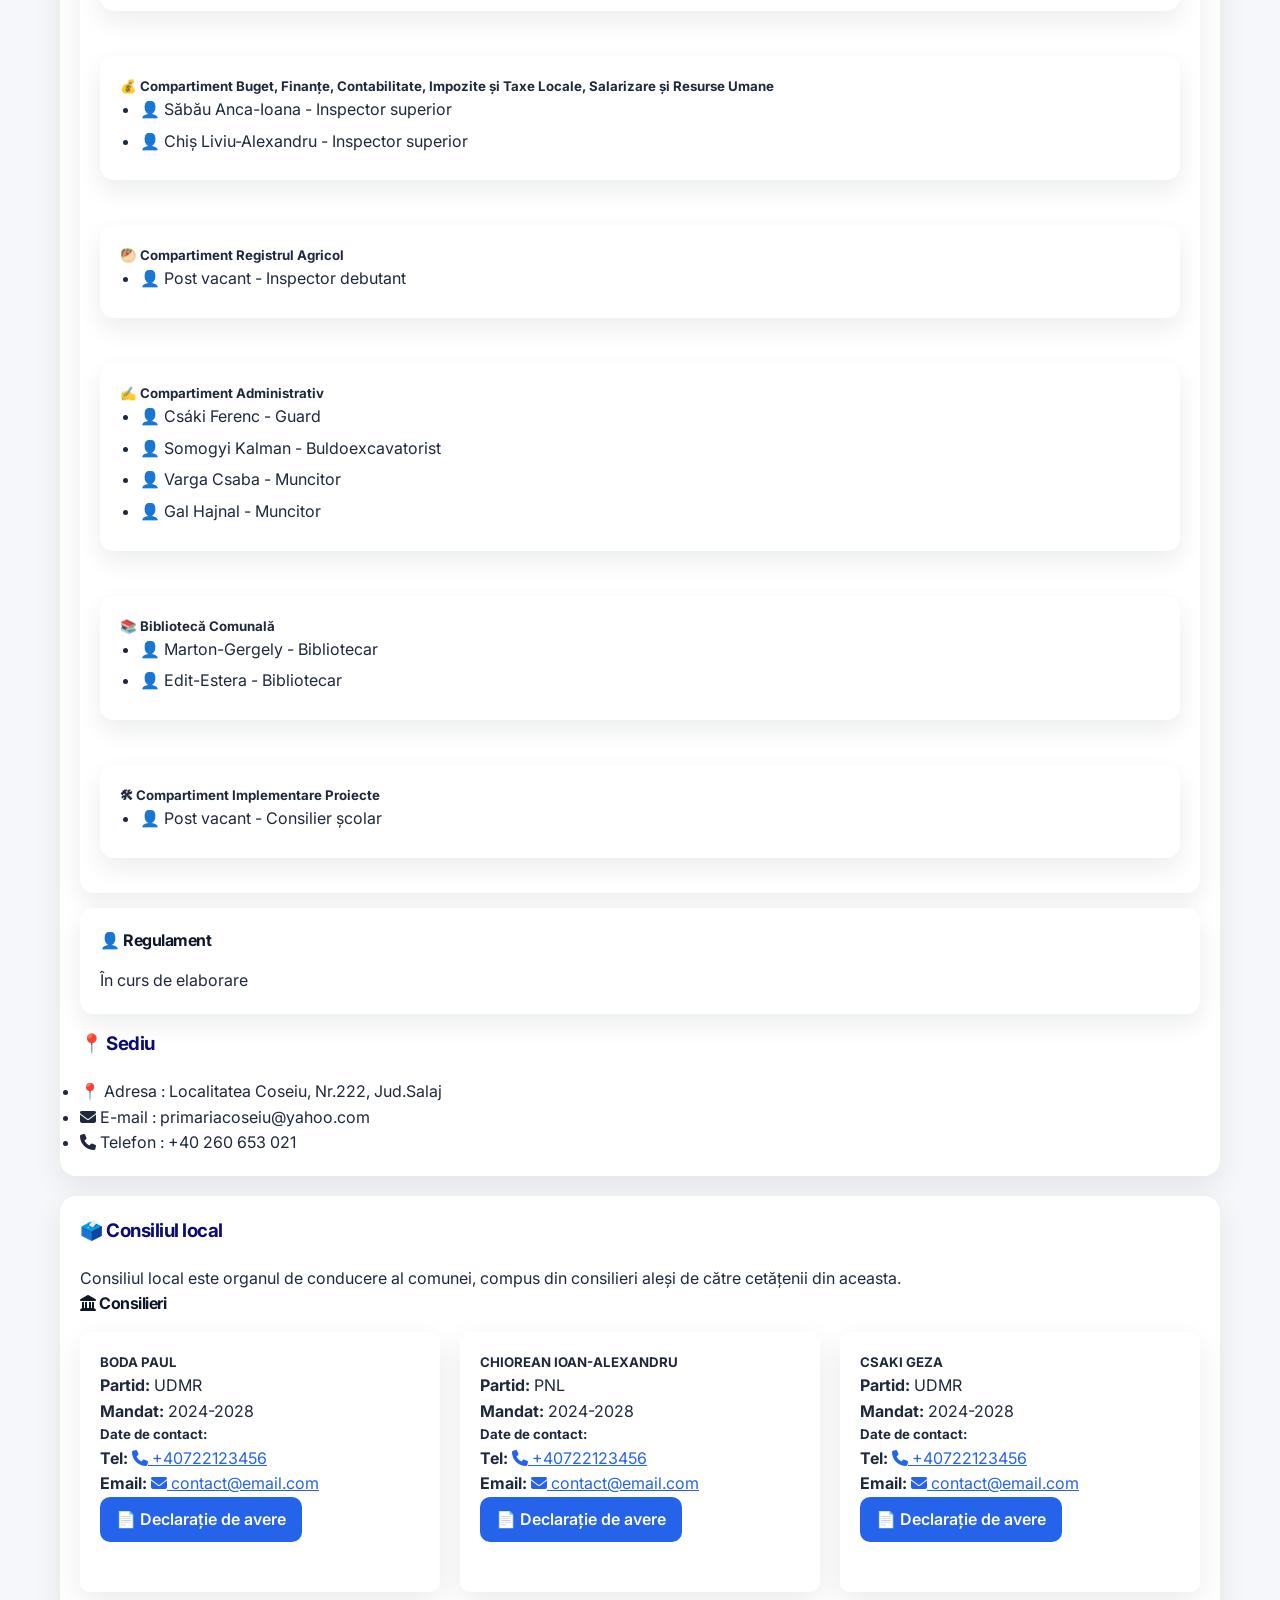
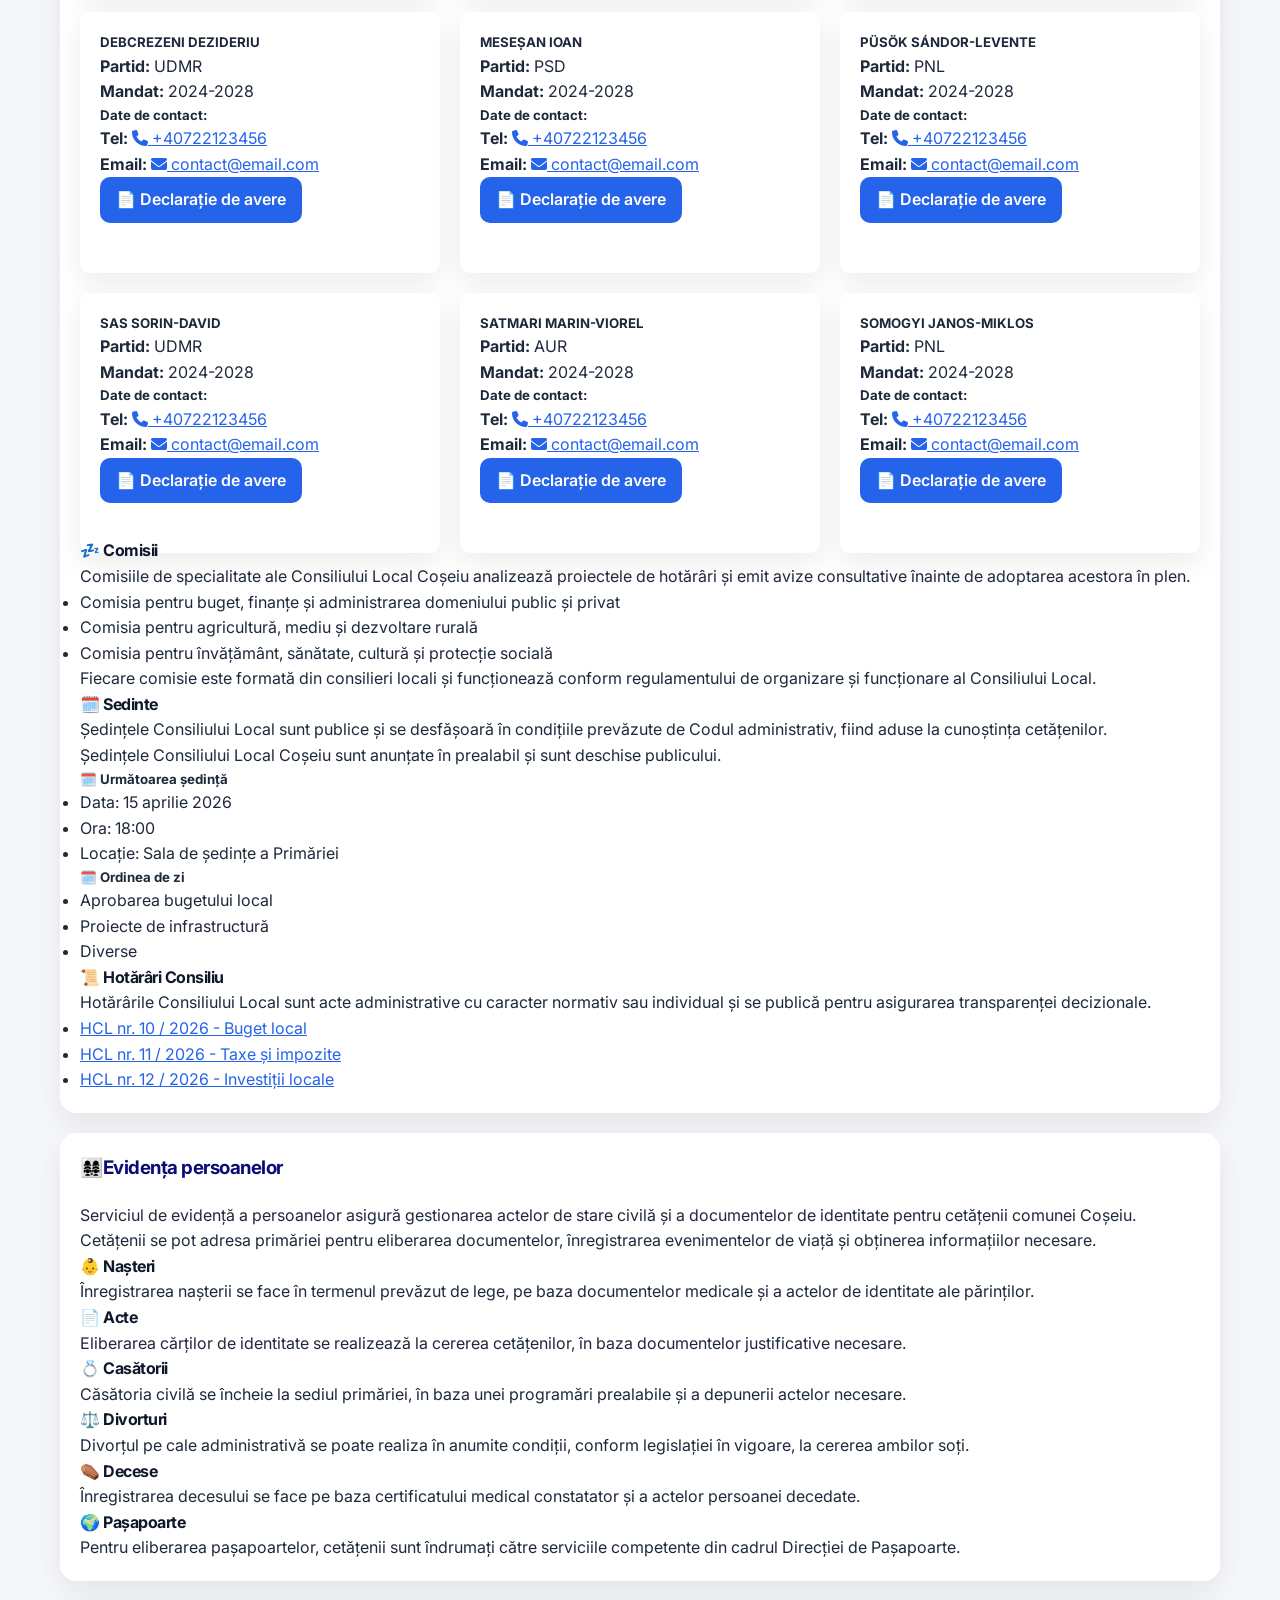
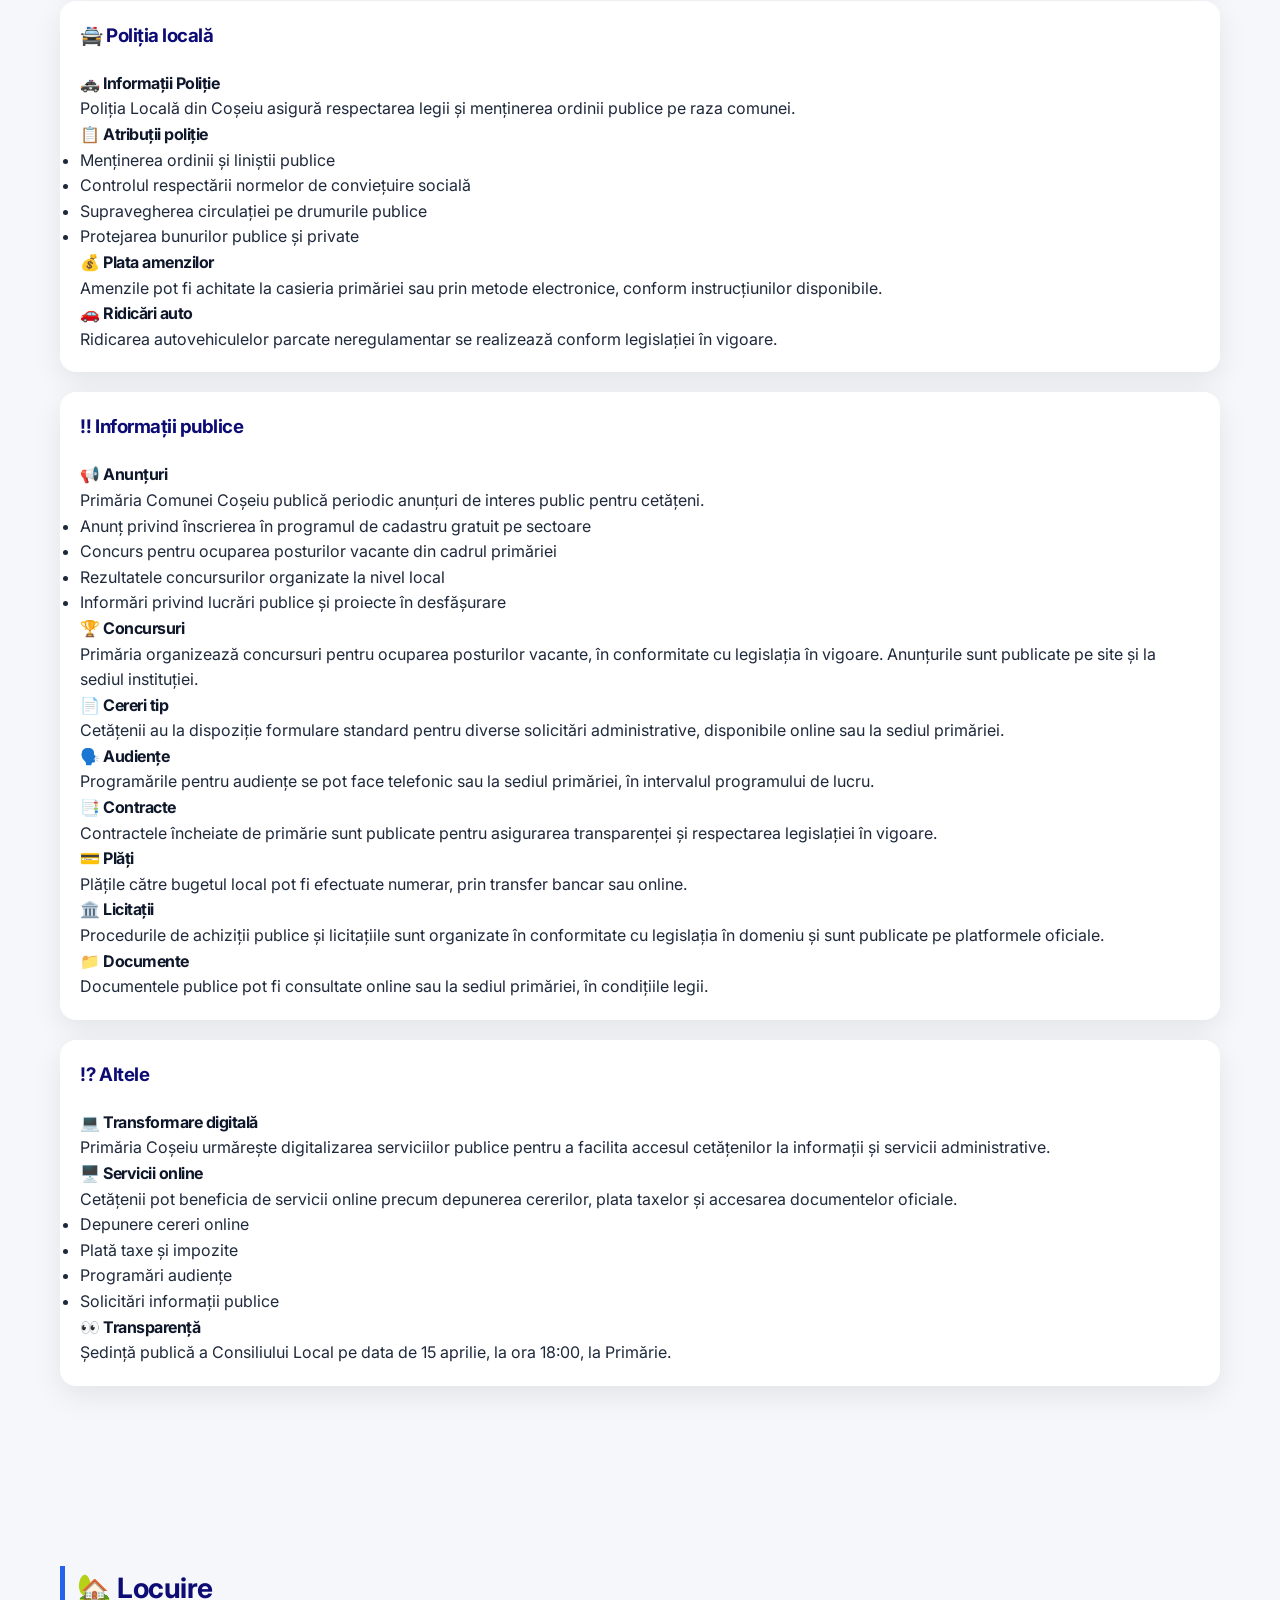
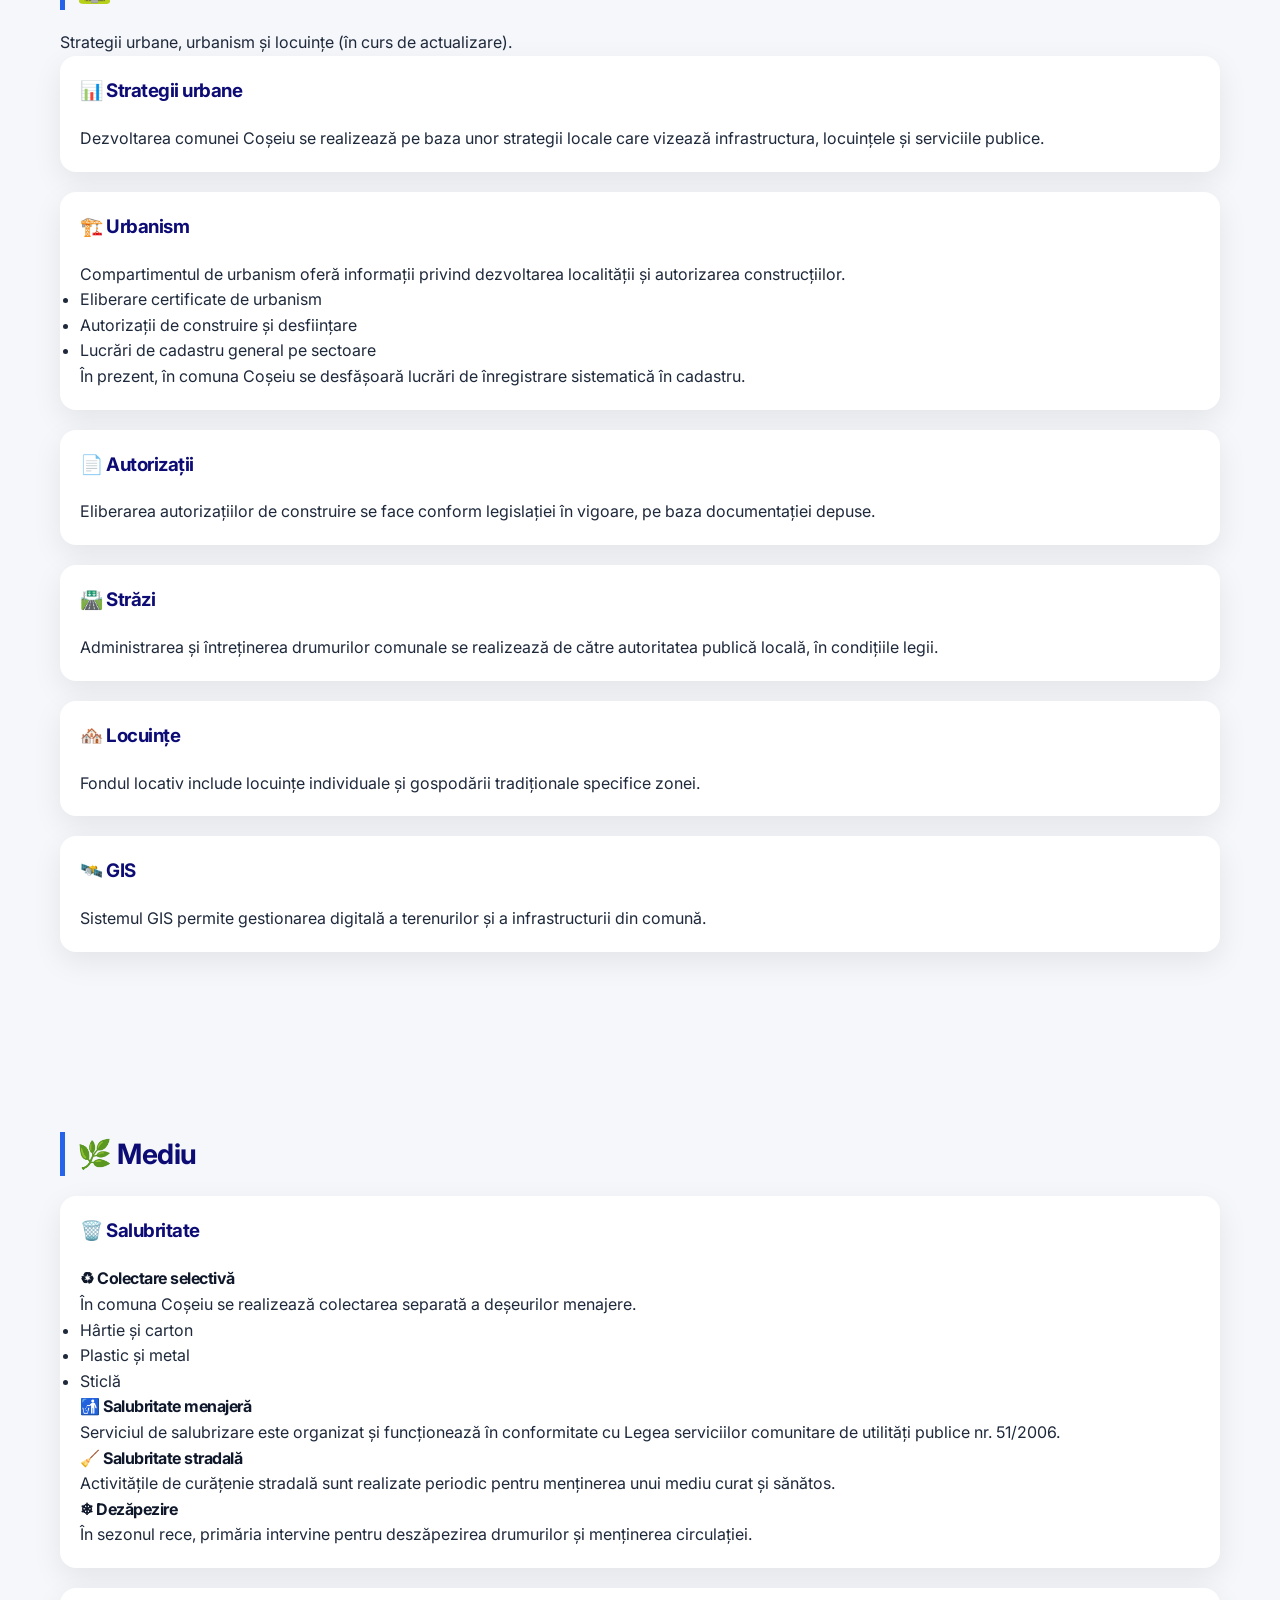
==== commit 4bd1c89f: "move sections into components" ====
--- a/index.html
+++ b/index.html
@@ -29,1870 +29,16 @@
   </head>
 
   <body>
-    <!-- HEADER PREMIUM -->
-    <header class="main-header">
-      <img
-        src="assets/images/heart.png"
-        alt="Comuna Coșeiu Logo"
-        class="logo"
-        loading="lazy"
-      />
-
-      <form class="search-form" id="search-form">
-        <label for="search-input" class="visually-hidden">Caută</label>
-        <input type="text" id="search-input" placeholder="🔎 Caută..." />
-        <button type="submit">🔍</button>
-      </form>
-
-      <button class="menu-toggle" aria-label="Deschide meniul">☰</button>
-
-      <nav aria-label="Main navigation">
-        <ul>
-          <!-- ================= COMUNITATE ================= -->
-          <li class="dropdown comunitate">
-            <a href="#comunitate">👥 COMUNITATE</a>
-
-            <div class="dropdown-menu split-menu">
-              <div class="menu-left">
-                <ul>
-                  <li data-target="menu-cetateni" class="active">
-                    👤 Cetățeni
-                  </li>
-                  <li data-target="menu-educatie">🎓 Educație</li>
-                  <li data-target="menu-cultura">🎭 Cultură</li>
-                  <li data-target="menu-sport">⚽ Sport</li>
-                  <li data-target="menu-sanatate">🏥 Sănătate</li>
-                  <li data-target="menu-social">🤝 Social</li>
-                  <li data-target="menu-animale">🐾 Animale</li>
-                  <li data-target="menu-turism">🧭 Turism</li>
-                  <li data-target="menu-evenimente">🎉 Evenimente</li>
-                </ul>
-              </div>
-
-              <div class="menu-right">
-                <div class="menu-content active" id="menu-cetateni">
-                  <a href="#dezbateri-publice">💬 Dezbateri publice</a>
-                  <a href="#newsletter">📧 Newsletter</a>
-                  <a href="#cetateni-onoare">🏅 Cetățeni de onoare</a>
-                  <a href="#sugestii-reclamatii">📝 Sugestii & reclamații</a>
-                  <a href="#bugetare">💰 Bugetare participativă</a>
-                  <a href="#proceduri">🖥️ Proceduri online</a>
-                  <a href="#live">📡 Live webcam</a>
-                </div>
-
-                <div class="menu-content" id="menu-educatie">
-                  <a href="#transport">🚌 Transport</a>
-                  <a href="#autobuze">🚍 Autobuze</a>
-                  <a href="#legislatie-educatie">📚 Legislație educație</a>
-                  <a href="#crese">🏫 Creșe</a>
-                  <a href="#gradinite">🎒 Grădinițe</a>
-                  <a href="#scoli">🏫 Școli</a>
-                </div>
-
-                <div class="menu-content" id="menu-cultura">
-                  <a href="#biblioteci">📖 Biblioteci</a>
-                  <a href="#finantari-cultura">🎨 Finanțări cultură</a>
-                  <a href="#personalitati">⭐ Personalități</a>
-                  <a href="#evenimente-culturale">🎭 Evenimente culturale</a>
-                </div>
-
-                <div class="menu-content" id="menu-sport">
-                  <a href="#structuri">🏟️ Structuri sportive</a>
-                  <a href="#finantari-sport">💸 Finanțări sport</a>
-                  <a href="#baze">⚽ Baze sportive</a>
-                  <a href="#sala">🏋️ Sală sport</a>
-                  <a href="#cluburi">🏆 Cluburi sportive</a>
-                </div>
-
-                <div class="menu-content" id="menu-sanatate">
-                  <a href="#cabinete">🩺 Cabinete</a>
-                  <a href="#finantari-sanatate">💊 Finanțări sănătate</a>
-                  <a href="#farmacii">💊 Farmacii</a>
-                  <a href="#urgenta">🚑 Urgențe</a>
-                </div>
-
-                <div class="menu-content" id="menu-social">
-                  <a href="#varstnice">👵 Vârstnici</a>
-                  <a href="#adapost">🏠 Adăpost</a>
-                  <a href="#ajutor-social">🤲 Ajutor social</a>
-                  <a href="#tichete">🎟️ Tichete sociale</a>
-                  <a href="#stomatologie">🦷 Stomatologie</a>
-                </div>
-
-                <div class="menu-content" id="menu-animale">
-                  <a href="#sterilizare">🐕 Sterilizare</a>
-                  <a href="#adoptii">❤️ Adopții</a>
-                  <a href="#boluri">💧 Boluri apă</a>
-                  <a href="#adaposturi">🏡 Adăposturi</a>
-                  <a href="#registru">📋 Registru animale</a>
-                </div>
-
-                <div class="menu-content" id="menu-turism">
-                  <a href="#centru">ℹ️ Centru info</a>
-                  <a href="#harta">🗺️ Hartă</a>
-                  <a href="#cazare">🏨 Cazare</a>
-                  <a href="#visit">📌 Visit Coșeiu</a>
-                  <a href="#monumente">📍 Monumente istorice</a>
-                </div>
-
-                <div class="menu-content" id="menu-evenimente">
-                  <a href="#zilele">🎊 Zilele Coșeiului</a>
-                  <a href="#craciun">🎄 Târg Crăciun</a>
-                  <a href="#piata">🛍️ Piața locală</a>
-                  <a href="#festivaluri">🎪 Festivaluri</a>
-                </div>
-              </div>
-            </div>
-          </li>
-
-          <!-- ================= LOCUIRE ================= -->
-          <li class="dropdown locuire">
-            <a href="#locuire">🏡 LOCUIRE</a>
-
-            <div class="dropdown-menu split-menu">
-              <div class="menu-left">
-                <ul>
-                  <li data-target="menu-strategii" class="active">
-                    📊 Strategii urbane
-                  </li>
-                  <li data-target="menu-urbanism">🏗️ Urbanism</li>
-                  <li data-target="menu-autorizatii">📄 Autorizații</li>
-                  <li data-target="menu-strazi">🛣️ Străzi</li>
-                  <li data-target="menu-locuinte">🏘️ Locuințe</li>
-                  <li data-target="menu-gis">🛰️ GIS</li>
-                </ul>
-              </div>
-
-              <div class="menu-right">
-                <div class="menu-content active" id="menu-strategii">
-                  <a href="#strategii-urbane">📊 Strategii urbane</a>
-                </div>
-                <div class="menu-content" id="menu-urbanism">
-                  <a href="#urbanism">🏗️ Urbanism</a>
-                </div>
-                <div class="menu-content" id="menu-autorizatii">
-                  <a href="#autorizatii">📄 Autorizații construcții</a>
-                </div>
-                <div class="menu-content" id="menu-strazi">
-                  <a href="#strazi">🛣️ Străzi</a>
-                </div>
-                <div class="menu-content" id="menu-locuinte">
-                  <a href="#locuinte">🏘️ Locuințe</a>
-                </div>
-                <div class="menu-content" id="menu-gis">
-                  <a href="#gis">🛰️ GIS</a>
-                </div>
-              </div>
-            </div>
-          </li>
-
-          <!-- ================= ADMINISTRAȚIE ================= -->
-          <li class="dropdown administratie">
-            <a href="#administratie">🏛️ ADMINISTRAȚIE</a>
-
-            <div class="dropdown-menu split-menu">
-              <div class="menu-left">
-                <ul>
-                  <li data-target="menu-primarie" class="active">
-                    🏢 Primărie
-                  </li>
-                  <li data-target="menu-consiliu">👥 Consiliu local</li>
-                  <li data-target="menu-evidenta">📑 Evidență persoane</li>
-                  <li data-target="menu-politia">🚓 Poliția locală</li>
-                  <li data-target="menu-informatii">📢 Informații publice</li>
-                  <li data-target="menu-altele">⚙️ Altele</li>
-                </ul>
-              </div>
-
-              <div class="menu-right">
-                <div class="menu-content active" id="menu-primarie">
-                  <a href="#primar">👤 Primar</a>
-                  <a href="#viceprimar">👤 Viceprimar</a>
-                  <a href="#secretar">📑 Secretar</a>
-                  <a href="#organigrama">🧭 Organigramă</a>
-                  <a href="#regulament-primarie">📜 Regulament</a>
-                  <a href="#sediu">📍 Sediu</a>
-                </div>
-
-                <div class="menu-content" id="menu-consiliu">
-                  <a href="#consilieri">👥 Consilieri</a>
-                  <a href="#comisii">📌 Comisii</a>
-                  <a href="#sedinte">🗓️ Ședințe</a>
-                  <a href="#hotarari-consiliu">📜 Hotărâri</a>
-                </div>
-
-                <div class="menu-content" id="menu-evidenta">
-                  <a href="#nasteri">👶 Nașteri</a>
-                  <a href="#identitate">🪪 Acte</a>
-                  <a href="#casatorii">💍 Căsătorii</a>
-                  <a href="#divorturi">⚖️ Divorțuri</a>
-                  <a href="#decese">⚰️ Decese</a>
-                  <a href="#pasapoarte">🌍 Pașapoarte</a>
-                </div>
-
-                <div class="menu-content" id="menu-politia">
-                  <a href="#informatii-politie">🚓 Informații</a>
-                  <a href="#atributii">📋 Atribuții</a>
-                  <a href="#amenzi">💰 Amenzi</a>
-                  <a href="#ridicari">🚗 Ridicări auto</a>
-                </div>
-
-                <div class="menu-content" id="menu-informatii">
-                  <a href="#anunturi">📢 Anunțuri</a>
-                  <a href="#concursuri">🏆 Concursuri</a>
-                  <a href="#cereri">📄 Cereri</a>
-                  <a href="#audiente">🗣️ Audiențe</a>
-                  <a href="#contracte">📑 Contracte</a>
-                  <a href="#plati-online">💳 Plăți</a>
-                  <a href="#licitatii">🏛️ Licitații</a>
-                  <a href="#documente">📁 Documente</a>
-                </div>
-
-                <div class="menu-content" id="menu-altele">
-                  <a href="#transformare-digitala">💻 Digitalizare</a>
-                  <a href="#servicii-online">🖥️ Servicii online</a>
-                  <a href="#transparenta">👁 Transparență</a>
-                </div>
-              </div>
-            </div>
-          </li>
-
-          <!-- ================= MEDIU ================= -->
-          <li class="dropdown mediu">
-            <a href="#mediu">🌱 MEDIU</a>
-
-            <div class="dropdown-menu split-menu">
-              <div class="menu-left">
-                <ul>
-                  <li data-target="menu-salubritate" class="active">
-                    🗑️ Salubritate
-                  </li>
-                  <li data-target="menu-curatenie">🧹 Curățenie</li>
-                  <li data-target="menu-spatiiverzi">🌳 Spații verzi</li>
-                  <li data-target="menu-energie">⚡ Energie</li>
-                  <li data-target="menu-altele-mediu">🌍 Altele</li>
-                </ul>
-              </div>
-
-              <div class="menu-right">
-                <div class="menu-content active" id="menu-salubritate">
-                  <a href="#colectare">♻️ Colectare selectivă</a>
-                  <a href="#menajera">🗑️ Menajeră</a>
-                  <a href="#stradala">🧹 Stradală</a>
-                  <a href="#dezapezire">❄️ Dezăpezire</a>
-                </div>
-
-                <div class="menu-content" id="menu-curatenie">
-                  <a href="#cereri-specifice">📝 Cereri</a>
-                  <a href="#curatenie-primavara">🌸 Curățenie primăvară</a>
-                  <a href="#deratizare">🐀 Deratizare</a>
-                </div>
-
-                <div class="menu-content" id="menu-spatiiverzi">
-                  <a href="#adopta">🌿 Adoptă spațiu verde</a>
-                  <a href="#ambrozie">🌾 Ambrozie</a>
-                </div>
-
-                <div class="menu-content" id="menu-energie">
-                  <a href="#panouri">☀️ Panouri fotovoltaice</a>
-                  <a href="#finantare">💰 Finanțare</a>
-                </div>
-
-                <div class="menu-content" id="menu-altele-mediu">
-                  <a href="#calitatea-aerului">🌫️ Calitatea aerului</a>
-                  <a href="#harta-zgomot">🔊 Harta zgomot</a>
-                </div>
-              </div>
-            </div>
-          </li>
-
-          <!-- ================= MOBILITATE ================= -->
-          <li class="dropdown mobilitate">
-            <a href="#mobilitate">🚗 MOBILITATE</a>
-
-            <div class="dropdown-menu split-menu">
-              <div class="menu-left">
-                <ul>
-                  <li data-target="menu-plan-mobilitate" class="active">
-                    📍 Plan mobilitate
-                  </li>
-                  <li data-target="menu-parcari">🅿️ Parcări</li>
-                  <li data-target="menu-transport-public">🚌 Transport</li>
-                  <li data-target="menu-biciclete">🚲 Biciclete</li>
-                  <li data-target="menu-siguranta">🚦 Siguranță</li>
-                </ul>
-              </div>
-
-              <div class="menu-right">
-                <div class="menu-content active" id="menu-plan-mobilitate">
-                  <a href="#plan-mobilitate">📍 Plan mobilitate</a>
-                </div>
-                <div class="menu-content" id="menu-parcari">
-                  <a href="#parcari">🅿️ Parcări</a>
-                </div>
-                <div class="menu-content" id="menu-transport-public">
-                  <a href="#transport-public">🚌 Transport public</a>
-                </div>
-                <div class="menu-content" id="menu-biciclete">
-                  <a href="#biciclete">🚲 Biciclete</a>
-                </div>
-                <div class="menu-content" id="menu-siguranta">
-                  <a href="#siguranta-circulatiei">🚦 Siguranță circulației</a>
-                </div>
-              </div>
-            </div>
-          </li>
-
-          <!-- ================= ECONOMIE ================= -->
-          <li class="dropdown economie">
-            <a href="#economie">💰 ECONOMIE</a>
-
-            <div class="dropdown-menu split-menu">
-              <div class="menu-left">
-                <ul>
-                  <li data-target="menu-taxe" class="active">📊 Taxe</li>
-                  <li data-target="menu-plati-online">💳 Plăți online</li>
-                  <li data-target="menu-buget">📒 Buget</li>
-                  <li data-target="menu-achizitii">🏛️ Achiziții</li>
-                  <li data-target="menu-proiecte">🇪🇺 Proiecte UE</li>
-                  <li data-target="menu-investitori">🏭 Investitori</li>
-                </ul>
-              </div>
-
-              <div class="menu-right">
-                <div class="menu-content active" id="menu-taxe">
-                  <a href="#taxe-impozite">📊 Taxe și impozite</a>
-                </div>
-                <div class="menu-content" id="menu-plati-online">
-                  <a href="#plati-online">💳 Plăți online</a>
-                </div>
-                <div class="menu-content" id="menu-buget">
-                  <a href="#buget">📒 Buget</a>
-                </div>
-                <div class="menu-content" id="menu-achizitii">
-                  <a href="#achizitii">🏛️ Achiziții</a>
-                </div>
-                <div class="menu-content" id="menu-proiecte">
-                  <a href="#proiecte">🇪🇺 Proiecte UE</a>
-                </div>
-                <div class="menu-content" id="menu-investitori">
-                  <a href="#investitori">🏭 Investitori</a>
-                </div>
-              </div>
-            </div>
-          </li>
-
-          <!-- ================= MONITOR ================= -->
-          <li class="dropdown monitor">
-            <a href="#monitor">📄 MONITOR</a>
-
-            <div class="dropdown-menu split-menu">
-              <div class="menu-left">
-                <ul>
-                  <li data-target="menu-statut" class="active">📜 Statut</li>
-                  <li data-target="menu-regulamente">📘 Regulamente</li>
-                  <li data-target="menu-hotarari">📑 Hotărâri</li>
-                  <li data-target="menu-dispozitii">📋 Dispoziții</li>
-                  <li data-target="menu-financiare">💰 Financiare</li>
-                  <li data-target="menu-alte-documente">📁 Documente</li>
-                </ul>
-              </div>
-
-              <div class="menu-right">
-                <div class="menu-content active" id="menu-statut">
-                  <a href="#statut">📜 Statut</a>
-                </div>
-                <div class="menu-content" id="menu-regulamente">
-                  <a href="#regulamente">📘 Regulamente</a>
-                </div>
-                <div class="menu-content" id="menu-hotarari">
-                  <a href="#hotarari">📑 Hotărâri</a>
-                </div>
-                <div class="menu-content" id="menu-dispozitii">
-                  <a href="#dispozitii">📋 Dispoziții</a>
-                </div>
-                <div class="menu-content" id="menu-financiare">
-                  <a href="#financiare">💰 Documente financiare</a>
-                </div>
-                <div class="menu-content" id="menu-alte-documente">
-                  <a href="#alte-documente">📁 Alte documente</a>
-                </div>
-              </div>
-            </div>
-          </li>
-        </ul>
-      </nav>
-    </header>
-
-    <!-- HOME -->
-    <section id="home">
-      <!-- <h1>🏡Comuna Coșeiu</h1> -->
-      <!-- <img src="assets/images/comuna.png" loading="lazy" alt="comuna" /> -->
-    </section>
-
-    <!-- COMUNITATE -->
-    <section id="comunitate">
-      <h2>👥 Comunitate</h2>
-
-      <div id="cetateni" class="cards">
-        <h3>⭐ Cetățeni</h3>
-        <p>
-          Comuna Coșeiu are o populație de aproximativ 2.000 de locuitori,
-          majoritatea fiind de etnie maghiară, urmată de români și romi.
-        </p>
-        <div class="componenta">
-          <div class="etnic">
-            <h4>Componența etnică</h4>
-            <ul>
-              <li>Maghiari (50,63%)</li>
-              <li>Români (40,09%)</li>
-              <li>Romi (4,59%)</li>
-              <li>Necunoscută (4,68%)</li>
-            </ul>
-          </div>
-          <div class="religie">
-            <h4>Componența confesională</h4>
-            <ul>
-              <li>Ortodocși (36,31%)</li>
-              <li>Reformați (34,14%)</li>
-              <li>Baptiști (16,76%)</li>
-              <li>Greco-catolici (5,5%)</li>
-              <li>Alte religii (1,89%)</li>
-              <li>Necunoscută (5,41%)</li>
-            </ul>
-          </div>
-        </div>
-      </div>
-
-      <!-- EDUCATIE -->
-      <div id="educatie" class="cards grid">
-        <h3>🎓 Educație</h3>
-        <p>
-          Comuna Coșeiu dispune de școli primare și gimnaziale și grădinițe.
-        </p>
-        <div id="transport">
-          <h4>🚌 Transport</h4>
-          <p>
-            Elevii beneficiază de transport organizat către unitățile de
-            învățământ.
-          </p>
-        </div>
-        <div id="autobuze">
-          <h4>🚍 Autobuze</h4>
-          <p>Transportul public asigură legătura cu localitățile învecinate.</p>
-        </div>
-        <div id="legislatie">
-          <h4>📚 Legislație</h4>
-          <p>
-            Sistemul de învățământ din comuna Coșeiu funcționează în
-            conformitate cu prevederile legislației naționale în vigoare, în
-            principal:
-          </p>
-          <ul>
-            <li>
-              Legea educației naționale nr. 1/2011, cu modificările și
-              completările ulterioare
-            </li>
-            <li>
-              Regulamentul-cadru de organizare și funcționare a unităților de
-              învățământ preuniversitar
-            </li>
-            <li>Ordinele și instrucțiunile Ministerului Educației</li>
-          </ul>
-          <p>
-            Autoritatea administrației publice locale sprijină desfășurarea
-            procesului educațional prin asigurarea infrastructurii și a
-            condițiilor necesare funcționării unităților de învățământ.
-          </p>
-        </div>
-        <div id="crese">
-          <h4>🏫Creșe</h4>
-          <p>In curs de realizare</p>
-        </div>
-        <div id="gradinite">
-          <h4>🎒 Grădinițe</h4>
-          <p>Grădinița Coșeiu și Archid</p>
-        </div>
-        <div id="scoli">
-          <h4>🏫 Școli</h4>
-          <ul>
-            <li>Școala Gimnazială nr. 1 Coșeiu - Strada Principală nr. 224</li>
-            <li>Școala Gimnazială Archid - Strada Principală nr. 115</li>
-          </ul>
-        </div>
-      </div>
-
-      <!-- CULTURA -->
-      <div id="cultura" class="cards">
-        <h3>🎭 Cultură și Tradiții</h3>
-        <p>Obiceiuri locale: Paște, colinde, Ziua Coșeiului????</p>
-        <div id="biblioteci">
-          <h4>📖 Biblioteci</h4>
-          <p>
-            Biblioteca comunală oferă acces la cărți și resurse educaționale
-            pentru toate vârstele.
-          </p>
-        </div>
-        <div id="finantari-cultura">
-          <h4>🎨 Finanțări cultură</h4>
-          <p>
-            Primăria Comunei Coșeiu sprijină activitățile culturale prin alocări
-            de la bugetul local, în conformitate cu prevederile legale privind
-            finanțările nerambursabile din fonduri publice.
-          </p>
-          <ul>
-            <li>Susținerea proiectelor culturale de interes local</li>
-            <li>Organizarea și cofinanțarea evenimentelor tradiționale</li>
-            <li>Parteneriate cu instituții și asociații culturale</li>
-          </ul>
-          <p>
-            Acordarea finanțărilor se realizează transparent, pe baza
-            procedurilor aprobate de Consiliul Local.
-          </p>
-        </div>
-        <div id="personalitati">
-          <h4>⭐ Personalități locale</h4>
-          <p>
-            Comuna Coșeiu a dat de-a lungul timpului personalități care au
-            contribuit la dezvoltarea comunității.
-          </p>
-        </div>
-        <div id="evenimente-culturale">
-          <h4>🎭 Evenimente culturale</h4>
-          <p>
-            Comuna Coșeiu organizează evenimente culturale de interes local.
-          </p>
-        </div>
-      </div>
-
-      <!-- SPORT -->
-      <div id="sport" class="cards">
-        <h3>⚽ Sport</h3>
-        <div id="strucuri">
-          <h4>🏟️ Structuri sportive</h4>
-          <p>
-            Activitățile sportive sunt susținute prin infrastructura existentă
-            la nivel local - terenul de sport din satul Coșeiu.
-          </p>
-        </div>
-        <div id="finantari-sport">
-          <h4>💸 Finanțări sportive</h4>
-          <p>
-            Activitățile sportive sunt susținute din bugetul local, în
-            condițiile legii, prin finanțarea programelor sportive de interes
-            public.
-          </p>
-          <p>
-            Autoritatea locală poate acorda sprijin structurilor sportive în
-            baza proiectelor aprobate de Consiliul Local.
-          </p>
-        </div>
-        <div id="baze">
-          <h4>⚽ Baze sportive</h4>
-          <p>
-            Terenurile sportive sunt disponibile pentru activități recreative și
-            competiții locale.
-          </p>
-        </div>
-        <div id="sala">
-          <h4>🏋️ Sală sport</h4>
-          <p>
-            Sala de sport este administrată de autoritatea publică locală și
-            este destinată activităților educative, recreative și competițiilor
-            sportive, conform regulamentului de utilizare.
-          </p>
-        </div>
-      </div>
-
-      <!-- SANATATE -->
-      <div id="sanatate" class="cards">
-        <h3>🏥 Sănătate</h3>
-        <div id="cabinete">
-          <h4>🏥 Cabinete medicale</h4>
-          <p>
-            Serviciile medicale din comuna Coșeiu NU sunt asigurate prin
-            cabinete medicale și personal specializat în cadrul comunei.
-          </p>
-
-          <ul>
-            <li>Cabinet medic de familie</li>
-            <li>Asistent medical comunitar</li>
-          </ul>
-
-          <p>
-            Pentru urgențe medicale, cetățenii pot apela serviciul 112 sau se
-            pot adresa unităților medicale din municipiul Zalău.
-          </p>
-        </div>
-        <div id="finantari-sanatate">
-          <h4>💊 Finanțări sănătate</h4>
-          <p>
-            Serviciile medicale sunt sprijinite prin programe naționale de
-            sănătate și prin măsuri adoptate la nivel local, în limita
-            competențelor legale ale autorității administrației publice locale.
-          </p>
-        </div>
-        <div id="farmacii">
-          <h4>💊 Farmacii</h4>
-          <p>
-            Farmaciile din jurul comunei Coșeiu oferă servicii de distribuție a
-            medicamentelor.
-          </p>
-        </div>
-        <div id="urgenta">
-          <h4>🚑 Urgențe</h4>
-          <p>
-            În situații de urgență medicală, cetățenii au obligația de a apela
-            Sistemul Național Unic pentru Apeluri de Urgență 112, conform
-            legislației în vigoare.
-          </p>
-          <p>
-            Intervențiile sunt asigurate de serviciile specializate la nivel
-            județean.
-          </p>
-        </div>
-      </div>
-
-      <!-- SOCIAL -->
-      <div id="social" class="cards">
-        <h3>🤝 Social</h3>
-        <div id="varstnice">
-          <h4>👵 Persoane vârstnice</h4>
-          <p>
-            Sprijin pentru persoanele în vârstă prin servicii sociale și
-            asistență comunitară.
-          </p>
-        </div>
-        <div id="adapost">
-          <h4>🏠 Adăpost</h4>
-          <p>
-            Persoanele fără adăpost pot beneficia de sprijin prin direcțiile de
-            asistență socială și colaborări cu instituții județene.
-          </p>
-        </div>
-        <div id="ajutor-social">
-          <h4>🤲 Ajutor social</h4>
-          <p>
-            Persoanele eligibile pot beneficia de ajutor social conform
-            legislației în vigoare.
-          </p>
-        </div>
-
-        <div id="tichete">
-          <h4>🎟️ Tichete</h4>
-          <p>
-            Tichetele sociale sunt acordate în baza programelor guvernamentale
-            și a actelor normative în vigoare, pentru sprijinirea persoanelor
-            aflate în situații de vulnerabilitate.
-          </p>
-        </div>
-        <div id="stomatologie">
-          <h4>🦷 Stomatologie</h4>
-          <p>
-            Serviciile stomatologice sunt asigurate prin cabinete autorizate, în
-            baza programărilor, conform reglementărilor din sistemul de sănătate
-            publică.
-          </p>
-        </div>
-      </div>
-
-      <!-- ANIMALE -->
-      <div id="animale" class="cards">
-        <h3>🐾 Programe animale</h3>
-        <div id="sterilizare">
-          <h4>🐕 Sterilizare</h4>
-          <p>
-            Campanii periodice de sterilizare pentru reducerea numărului de
-            animale fără stăpân.
-          </p>
-        </div>
-        <div id="adoptii">
-          <h4>❤️ Adoptii</h4>
-          <p>
-            Adopția animalelor este încurajată, contribuind la reducerea
-            abandonului.
-          </p>
-        </div>
-        <div id="boluri">
-          <h4>💧 Boluri apă</h4>
-          <p>
-            În perioadele cu temperaturi ridicate, autoritatea locală/cetățenii
-            amplasează recipiente cu apă pentru protecția animalelor fără
-            stăpân, în conformitate cu normele de bunăstare a animalelor.
-          </p>
-        </div>
-        <div id="adaposturi">
-          <h4>🏠 Adăposturi</h4>
-          <p>
-            Animalele fără stăpân sunt gestionate în colaborare cu adăposturi
-            autorizate la nivel județean.
-          </p>
-        </div>
-        <div id="registru">
-          <h4>📋 Registru animale</h4>
-          <p>
-            Înregistrarea animalelor de companie se realizează conform
-            legislației în vigoare, prin intermediul serviciilor veterinare
-            autorizate.
-          </p>
-          <p>
-            Contactați serviciile veterinare autorizate pentru informații
-            suplimentare.
-          </p>
-        </div>
-      </div>
-
-      <!-- TURISM -->
-      <div id="turism" class="cards">
-        <h3>🧭 Turism</h3>
-
-        <div id="centru">
-          <h4>ℹ️ Centrul de informare turistică</h4>
-          <p>
-            Vizitatorii pot obține informații despre obiectivele turistice,
-            evenimentele locale și posibilitățile de petrecere a timpului liber
-            în comuna Coșeiu și împrejurimi, vizitând primaria.
-          </p>
-        </div>
-        <div id="harta">
-          <h4>🗺️ Hartă</h4>
-          <iframe
-            src="https://www.openstreetmap.org/export/embed.html"
-          ></iframe>
-        </div>
-        <div id="cazare">
-          <h4>🏨 Cazare</h4>
-          <p>
-            Comuna Coșeiu oferă opțiuni de cazare în pensiuni și case de oaspeți
-            din zonă, ideale pentru turiștii care doresc să exploreze
-            frumusețile naturale și culturale ale regiunii.
-          </p>
-          <a href="https://www.facebook.com/casacoseiu" target="_blank"
-            >Casa Coșeiu</a
-          >
-        </div>
-        <div id="visit">
-          <h4>💘 Visit Coșeiu</h4>
-          <p>
-            Comuna Coșeiu oferă un cadru natural liniștit, ideal pentru relaxare
-            și descoperirea tradițiilor locale.
-          </p>
-          <ul>
-            <li>Vizitarea bisericilor istorice</li>
-            <li>Plimbări în natură și zone împădurite</li>
-            <li>Participarea la evenimente locale și tradiționale</li>
-          </ul>
-          <p>
-            Comuna este situată în apropierea municipiului Zalău, oferind acces
-            ușor pentru turiști.
-          </p>
-        </div>
-        <div id="monumente">
-          <h4>🏛️ Monumente istorice</h4>
-          <ul>
-            <li>Biserica Reformată din Coșeiu</li>
-            <li>Biserica Greco-Catolică</li>
-            <li>Clopotnița de Lemn</li>
-            <li>Pădurea Hegyes</li>
-            <li>Tunelul Înfundat</li>
-          </ul>
-        </div>
-      </div>
-
-      <!-- EVENIMENTE -->
-      <div id="evenimente" class="cards">
-        <h3>🎉 Evenimente</h3>
-        <div id="zilele">
-          <h4>🎊 Zilele Coșeiului</h4>
-          <p>
-            Eveniment anual dedicat comunității, cu activități culturale, muzică
-            și tradiții locale.
-          </p>
-        </div>
-        <div id="craciun">
-          <h4>🎄 Târg de Crăciun</h4>
-          <p>
-            Evenimente specifice sărbătorilor de iarnă, inclusiv colinde și
-            activități pentru copii.
-          </p>
-        </div>
-        <div id="piata">
-          <h4>🛍️ Piața Locală</h4>
-          <p>
-            Piața oferă produse locale proaspete, susținând producătorii din
-            zonă.
-          </p>
-        </div>
-        <div id="festivalul">
-          <h4>🎉 Festivaluri</h4>
-          <p>Festivalul anual care promovează tradițiile și cultura locală.</p>
-        </div>
-      </div>
-
-      <!-- Dezbateri publice -->
-      <div id="dezbateri-publice">
-        <div id="newsletter">
-          <h4>📩 Newsletter</h4>
-          <p>
-            Abonați-vă la newsletter-ul Primăriei Coșeiu pentru a primi cele mai
-            recente informații despre proiecte, anunțuri publice și evenimente
-            locale.
-          </p>
-          <ul>
-            <li>📢 Anunțuri importante</li>
-            <li>🏗️ Proiecte în derulare</li>
-            <li>📅 Evenimente locale</li>
-          </ul>
-          <p>
-            Newsletter-ul este transmis periodic și respectă legislația privind
-            protecția datelor personale (GDPR).
-          </p>
-          <form>
-            <input type="email" placeholder="Adresa de email" required />
-            <button type="submit">Abonare</button>
-          </form>
-        </div>
-        <div id="cetateni-onoare">
-          <h4>🏅 Cetățeni de onoare</h4>
-          <p>
-            Titlul de „Cetățean de onoare” este acordat persoanelor care au
-            contribuit în mod semnificativ la dezvoltarea comunei Coșeiu sau la
-            promovarea imaginii acesteia.
-          </p>
-          <ul>
-            <li>🏆 Personalități locale cu activitate remarcabilă</li>
-            <li>🏆 Contribuții în educație, cultură sau administrație</li>
-            <li>🏆 Sprijin pentru dezvoltarea comunității</li>
-          </ul>
-          <p>
-            Lista cetățenilor de onoare este actualizată periodic prin hotărâre
-            a Consiliului Local.
-          </p>
-        </div>
-        <div id="sugestii-reclamatii">
-          <h4>🗣️ Sugestii și reclamații</h4>
-          <p>
-            Cetățenii pot transmite sugestii, sesizări sau reclamații privind
-            activitatea administrației publice locale.
-          </p>
-          <form>
-            <input type="text" placeholder="Nume" required />
-            <input type="email" placeholder="Email" required />
-            <textarea placeholder="Mesajul dvs." rows="5" required></textarea>
-            <button type="submit">Trimite</button>
-          </form>
-          <p>
-            Toate solicitările sunt analizate în conformitate cu legislația
-            privind transparența decizională și accesul la informații publice.
-          </p>
-        </div>
-        <div id="bugetare">
-          <h4>💰 Bugetare participativă</h4>
-          <p>
-            Bugetarea participativă permite cetățenilor să propună și să voteze
-            proiecte pentru îmbunătățirea comunității.
-          </p>
-          <h5>Pași:</h5>
-          <ul>
-            <li>1. Depunerea propunerilor</li>
-            <li>2. Analiza proiectelor</li>
-            <li>3. Votul cetățenilor</li>
-            <li>4. Implementarea proiectelor câștigătoare</li>
-          </ul>
-          <p>
-            Această inițiativă sprijină implicarea directă a comunității în
-            luarea deciziilor locale.
-          </p>
-        </div>
-        <div id="proceduri">
-          <h4>🧾 Proceduri online</h4>
-          <p>
-            Primăria Coșeiu oferă o serie de proceduri administrative care pot
-            fi realizate online pentru a reduce timpul de așteptare.
-          </p>
-          <ul>
-            <li>📄 Depunere cereri tip</li>
-            <li>💳 Plata taxelor și impozitelor</li>
-            <li>📅 Programări pentru audiențe</li>
-            <li>📬 Solicitări de informații publice</li>
-          </ul>
-          <p>
-            Digitalizarea serviciilor publice este o prioritate a administrației
-            locale.
-          </p>
-        </div>
-        <div id="live">
-          <h4>📷 Live Webcam</h4>
-          <p>
-            Camera web live oferă imagini în timp real din puncte centrale ale
-            comunei Coșeiu.
-          </p>
-
-          <div class="card">
-            <h5>📍 Imagine live</h5>
-            <p>
-              Transmisiune în timp real (dacă este disponibilă infrastructura
-              video).
-            </p>
-            <!-- Placeholder -->
-            <img
-              src="http://IP-UL-TAU:PORT/video.cgi"
-              alt="Live webcam Coșeiu"
-              style="width: 100%; border-radius: 12px"
-            />
-          </div>
-          <p>Transmisiune live din centrul localității (IP Camera).</p>
-        </div>
-      </div>
-    </section>
-
-    <!-- LOCUIRE -->
-    <section id="locuire">
-      <h2>🏡 Locuire</h2>
-      <p>Strategii urbane, urbanism și locuințe (în curs de actualizare).</p>
-
-      <div id="strategii-urbane">
-        <h3>📊 Strategii urbane</h3>
-        <p>
-          Dezvoltarea comunei Coșeiu se realizează pe baza unor strategii locale
-          care vizează infrastructura, locuințele și serviciile publice.
-        </p>
-      </div>
-      <div id="urbanism">
-        <h3>🏗️ Urbanism</h3>
-        <p>
-          Compartimentul de urbanism oferă informații privind dezvoltarea
-          localității și autorizarea construcțiilor.
-        </p>
-        <ul>
-          <li>Eliberare certificate de urbanism</li>
-          <li>Autorizații de construire și desființare</li>
-          <li>Lucrări de cadastru general pe sectoare</li>
-        </ul>
-        <p>
-          În prezent, în comuna Coșeiu se desfășoară lucrări de înregistrare
-          sistematică în cadastru.
-        </p>
-      </div>
-      <div id="autorizatii">
-        <h3>📄 Autorizații</h3>
-        <p>
-          Eliberarea autorizațiilor de construire se face conform legislației în
-          vigoare, pe baza documentației depuse.
-        </p>
-      </div>
-      <div id="strazi">
-        <h3>🛣️ Străzi</h3>
-        <p>
-          Administrarea și întreținerea drumurilor comunale se realizează de
-          către autoritatea publică locală, în condițiile legii.
-        </p>
-      </div>
-      <div id="locuinte">
-        <h3>🏘️ Locuințe</h3>
-        <p>
-          Fondul locativ include locuințe individuale și gospodării tradiționale
-          specifice zonei.
-        </p>
-      </div>
-      <div id="gis">
-        <h3>🛰️ GIS</h3>
-        <p>
-          Sistemul GIS permite gestionarea digitală a terenurilor și a
-          infrastructurii din comună.
-        </p>
-      </div>
-    </section>
-
-    <!-- ADMINISTRATIE -->
-    <section id="administratie">
-      <h2><i class="fa-solid fa-building"></i> Administrație</h2>
-
-      <div>
-        <h3>🏢 Primărie</h3>
-        <div id="primar" class="card profile-card">
-          <img
-            src="assets/images/primar.jpg"
-            alt="Primar Vulpe Lucian-Andrei"
-            class="profile-img"
-            loading="lazy"
-          />
-          <h4><i class="fa-solid fa-user-tie"></i> Primar</h4>
-
-          <div class="card">
-            <h5>Informații de contact</h5>
-            <p>
-              <i class="fa-solid fa-user"></i> <strong>Nume:</strong> Vulpe
-              Lucian-Andrei
-            </p>
-            <p>
-              <i class="fa-solid fa-envelope"></i>
-              <strong>Email: </strong> primariacoseiu@yahoo.com
-            </p>
-            <p>
-              <i class="fa-solid fa-phone"></i>
-              <strong>Telefon:</strong> +40 260 653 021
-            </p>
-            <p>
-              <i class="fa-solid fa-clock"></i>
-              <strong>Program audiențe:</strong>
-            </p>
-            <ul>
-              <li>Luni: 10:00 - 12:00</li>
-              <li>Joi: 10:00 - 12:00</li>
-            </ul>
-            <a href="vulpe_lucian-andrei.pdf" class="btn-link" target="_blank">
-              📄 Declarația de avere
-            </a>
-          </div>
-
-          <div class="card">
-            <h4>📃 Atribuțiile primarului</h4>
-            <p>
-              Primarul este autoritatea executivă locală și are
-              responsabilitatea de a implementa deciziile consiliului local și
-              de a asigura funcționarea administrației publice locale.
-            </p>
-            <ul>
-              <li>Aplică legile și hotărârile consiliului local</li>
-              <li>Coordonează bugetul local și execuția financiară</li>
-              <li>Gestionează serviciile publice locale</li>
-              <li>Asigură ordinea publică și situațiile de urgență</li>
-              <li>Supraveghează urbanismul și infrastructura</li>
-              <li>Emite autorizații și avize locale</li>
-              <li>Administrează domeniul public și privat al comunei</li>
-              <li>Coordonează evidența stării civile</li>
-            </ul>
-          </div>
-        </div>
-
-        <div id="viceprimar" class="card profile-card">
-          <img
-            src="assets/images/logo1.png"
-            alt="Viceprimar Somogyi Janos-Miklos"
-            class="profile-img"
-            loading="lazy"
-          />
-          <h4>👤 Viceprimar</h4>
-          <div class="card">
-            <h5>Informații de contact</h5>
-            <p>
-              <i class="fa-solid fa-user"></i> <strong>Nume:</strong> Somogyi
-              Janos-Miklos
-            </p>
-            <p>
-              <i class="fa-solid fa-envelope"></i><strong> Email:</strong>
-              somogyijanos-miklos@gmail.com
-            </p>
-            <p>
-              <i class="fa-solid fa-phone"></i><strong> Telefon:</strong> +40
-              260 653 021
-            </p>
-            <p>
-              <i class="fa-solid fa-clock"></i>
-              <strong>Program audiențe:</strong>
-            </p>
-            <ul>
-              <li>Miercuri: 10:00 - 12:00</li>
-            </ul>
-            <a href="somogyi_janos-miklos.pdf" class="btn-link" target="_blank">
-              📄 Declarația de avere
-            </a>
-          </div>
-
-          <div class="card">
-            <h5>📃 Atribuțiile viceprimarului</h5>
-            <p>
-              Viceprimarul este autoritatea executivă secundară a administrației
-              locale și îl înlocuiește pe primar atunci când este necesar.
-            </p>
-            <ul>
-              <li>Este subordonat primarului</li>
-              <li>Înlocuiește primarul în absența acestuia</li>
-              <li>Primește atribuții delegate de primar</li>
-              <li>Contribuie la conducerea administrației locale</li>
-            </ul>
-          </div>
-        </div>
-
-        <div id="secretar" class="card profile-card">
-          <img
-            src="assets/images/logo1.png"
-            alt="Secretar Pop Mădălina-Maria"
-            class="profile-img"
-            loading="lazy"
-          />
-          <h4>👤 Secretar</h4>
-          <div class="card">
-            <h5>Informații de contact</h5>
-            <p>
-              <i class="fa-solid fa-user"></i> <strong>Nume:</strong> Pop
-              Mădălina - Maria
-            </p>
-            <p>
-              <i class="fa-solid fa-envelope"></i> <strong> Email:</strong>
-              popmadalinaaa@gmail.com
-            </p>
-            <p>
-              <i class="fa-solid fa-phone"></i><strong> Telefon:</strong> +40
-              260 653 021
-            </p>
-            <p>
-              <i class="fa-solid fa-clock"></i>
-              <strong>Program audiențe:</strong>
-            </p>
-            <ul>
-              <li>Marți: 10:00 - 12:00</li>
-            </ul>
-            <a href="pop_madalina-maria.pdf" class="btn-link" target="_blank">
-              📄 Declarația de avere
-            </a>
-          </div>
-
-          <div class="card">
-            <h4>📃 Atribuțiile secretarului</h4>
-            <p>
-              Secretarul unității administrativ-teritoriale are rolul de a
-              asigura legalitatea actelor administrative și buna funcționare a
-              aparatului administrativ local.
-            </p>
-            <ul>
-              <li>Participă la ședințele consiliului local</li>
-              <li>Avizează legalitatea hotărârilor și dispozițiilor</li>
-              <li>Coordonează activități juridice și administrative</li>
-              <li>Gestionează corespondența oficială</li>
-              <li>Asigură publicarea actelor administrative</li>
-              <li>Certifică documente și copii conforme</li>
-              <li>Pregătește lucrările consiliului local</li>
-            </ul>
-          </div>
-        </div>
-
-        <div id="organigrama" class="card profile-card">
-          <h4>🧭 Organigramă</h4>
-
-          <div class="card">
-            <h5>👥 Conducerea administrației</h5>
-            <ul>
-              <li>👤 <strong>Primar:</strong> Vulpe Lucian-Andrei</li>
-              <li>👤 <strong>Viceprimar:</strong> Somogyi Janos-Miklos</li>
-              <li>👤 <strong>Secretar General:</strong> Pop Mădălina-Maria</li>
-            </ul>
-          </div>
-
-          <div class="card">
-            <h5>Compartiment de prestații și servicii sociale</h5>
-            <ul>
-              <li>👤 Post vacant - Inspector debutant</li>
-              <li>👤 Gal Debora - Asistent medical comunitar</li>
-            </ul>
-          </div>
-
-          <div class="card">
-            <h5>💍 Compartiment Stare Civilă și Relații cu Publicul</h5>
-            <ul>
-              <li>👤 Pusok Katalin - Inspector principal</li>
-            </ul>
-          </div>
-
-          <div class="card">
-            <h5>
-              💰 Compartiment Buget, Finanțe, Contabilitate, Impozite și Taxe
-              Locale, Salarizare și Resurse Umane
-            </h5>
-            <ul>
-              <li>👤 Săbău Anca-Ioana - Inspector superior</li>
-              <li>👤 Chiş Liviu-Alexandru - Inspector superior</li>
-            </ul>
-          </div>
-
-          <div class="card">
-            <h5>🥙 Compartiment Registrul Agricol</h5>
-            <ul>
-              <li>👤 Post vacant - Inspector debutant</li>
-            </ul>
-          </div>
-
-          <div class="card">
-            <h5>✍ Compartiment Administrativ</h5>
-            <ul>
-              <li>👤 Csáki Ferenc - Guard</li>
-              <li>👤 Somogyi Kalman - Buldoexcavatorist</li>
-              <li>👤 Varga Csaba - Muncitor</li>
-              <li>👤 Gal Hajnal - Muncitor</li>
-            </ul>
-          </div>
-
-          <div class="card">
-            <h5>📚 Bibliotecă Comunală</h5>
-            <ul>
-              <li>👤 Marton-Gergely - Bibliotecar</li>
-              <li>👤 Edit-Estera - Bibliotecar</li>
-            </ul>
-          </div>
-
-          <div class="card">
-            <h5>🛠 Compartiment Implementare Proiecte</h5>
-            <ul>
-              <li>👤 Post vacant - Consilier școlar</li>
-            </ul>
-          </div>
-        </div>
-
-        <div id="regulament-primarie" class="card profile-card">
-          <h4>👤 Regulament</h4>
-          <p>În curs de elaborare</p>
-        </div>
-        <div id="sediu">
-          <h3>📍 Sediu</h3>
-          <ul>
-            <li>
-              📍 <span>Adresa : Localitatea Coseiu, Nr.222, Jud.Salaj</span>
-            </li>
-            <li>
-              <span
-                ><i class="fa-solid fa-envelope"></i> E-mail :
-                primariacoseiu@yahoo.com</span
-              >
-            </li>
-            <li>
-              <span
-                ><i class="fa-solid fa-phone"></i> Telefon : +40 260 653
-                021</span
-              >
-            </li>
-          </ul>
-        </div>
-      </div>
-
-      <div id="consiliu">
-        <h3>🗳️ Consiliul local</h3>
-        <p>
-          Consiliul local este organul de conducere al comunei, compus din
-          consilieri aleși de către cetățenii din aceasta.
-        </p>
-        <div id="consilieri">
-          <h4><i class="fa-solid fa-landmark"></i> Consilieri</h4>
-          <div class="consilieri-row" id="consilieri-container"></div>
-        </div>
-        <div id="comisii">
-          <h4>💤 Comisii</h4>
-          <p>
-            Comisiile de specialitate ale Consiliului Local Coșeiu analizează
-            proiectele de hotărâri și emit avize consultative înainte de
-            adoptarea acestora în plen.
-          </p>
-          <ul>
-            <li>
-              Comisia pentru buget, finanțe și administrarea domeniului public
-              și privat
-            </li>
-            <li>Comisia pentru agricultură, mediu și dezvoltare rurală</li>
-            <li>
-              Comisia pentru învățământ, sănătate, cultură și protecție socială
-            </li>
-          </ul>
-          <p>
-            Fiecare comisie este formată din consilieri locali și funcționează
-            conform regulamentului de organizare și funcționare al Consiliului
-            Local.
-          </p>
-        </div>
-        <div id="sedinte">
-          <h4>🗓️ Sedinte</h4>
-          <p>
-            Ședințele Consiliului Local sunt publice și se desfășoară în
-            condițiile prevăzute de Codul administrativ, fiind aduse la
-            cunoștința cetățenilor.
-          </p>
-          <p>
-            Ședințele Consiliului Local Coșeiu sunt anunțate în prealabil și
-            sunt deschise publicului.
-          </p>
-
-          <h5>🗓️ Următoarea ședință</h5>
-          <ul>
-            <li>Data: 15 aprilie 2026</li>
-            <li>Ora: 18:00</li>
-            <li>Locație: Sala de ședințe a Primăriei</li>
-          </ul>
-
-          <h5>🗓️ Ordinea de zi</h5>
-          <ul>
-            <li>Aprobarea bugetului local</li>
-            <li>Proiecte de infrastructură</li>
-            <li>Diverse</li>
-          </ul>
-        </div>
-        <div id="hotarari-consiliu">
-          <h4>📜 Hotărâri Consiliu</h4>
-          <p>
-            Hotărârile Consiliului Local sunt acte administrative cu caracter
-            normativ sau individual și se publică pentru asigurarea
-            transparenței decizionale.
-          </p>
-          <ul>
-            <li><a href="#">HCL nr. 10 / 2026 - Buget local</a></li>
-            <li><a href="#">HCL nr. 11 / 2026 - Taxe și impozite</a></li>
-            <li><a href="#">HCL nr. 12 / 2026 - Investiții locale</a></li>
-          </ul>
-        </div>
-      </div>
-
-      <div id="evidenta">
-        <h3>👩‍👩‍👧‍👧Evidența persoanelor</h3>
-        <p>
-          Serviciul de evidență a persoanelor asigură gestionarea actelor de
-          stare civilă și a documentelor de identitate pentru cetățenii comunei
-          Coșeiu.
-        </p>
-        <p>
-          Cetățenii se pot adresa primăriei pentru eliberarea documentelor,
-          înregistrarea evenimentelor de viață și obținerea informațiilor
-          necesare.
-        </p>
-        <div id="nasteri">
-          <h4>👶 Nașteri</h4>
-          <p>
-            Înregistrarea nașterii se face în termenul prevăzut de lege, pe baza
-            documentelor medicale și a actelor de identitate ale părinților.
-          </p>
-        </div>
-        <div id="identitate">
-          <h4>📄 Acte</h4>
-          <p>
-            Eliberarea cărților de identitate se realizează la cererea
-            cetățenilor, în baza documentelor justificative necesare.
-          </p>
-        </div>
-        <div id="casatorii">
-          <h4>💍 Casătorii</h4>
-          <p>
-            Căsătoria civilă se încheie la sediul primăriei, în baza unei
-            programări prealabile și a depunerii actelor necesare.
-          </p>
-        </div>
-        <div id="divorturi">
-          <h4>⚖️ Divorturi</h4>
-          <p>
-            Divorțul pe cale administrativă se poate realiza în anumite
-            condiții, conform legislației în vigoare, la cererea ambilor soți.
-          </p>
-        </div>
-        <div id="decese">
-          <h4>⚰️ Decese</h4>
-          <p>
-            Înregistrarea decesului se face pe baza certificatului medical
-            constatator și a actelor persoanei decedate.
-          </p>
-        </div>
-        <div id="pasapoarte">
-          <h4>🌍 Pașapoarte</h4>
-          <p>
-            Pentru eliberarea pașapoartelor, cetățenii sunt îndrumați către
-            serviciile competente din cadrul Direcției de Pașapoarte.
-          </p>
-        </div>
-      </div>
-
-      <div id="politia-locala">
-        <h3>🚔 Poliția locală</h3>
-        <div id="informatii-politie">
-          <h4>🚓 Informații Poliție</h4>
-          <p>
-            Poliția Locală din Coșeiu asigură respectarea legii și menținerea
-            ordinii publice pe raza comunei.
-          </p>
-        </div>
-        <div id="atributii">
-          <h4>📋 Atribuții poliție</h4>
-          <ul>
-            <li>Menținerea ordinii și liniștii publice</li>
-            <li>Controlul respectării normelor de conviețuire socială</li>
-            <li>Supravegherea circulației pe drumurile publice</li>
-            <li>Protejarea bunurilor publice și private</li>
-          </ul>
-        </div>
-        <div id="amenzi">
-          <h4>💰 Plata amenzilor</h4>
-          <p>
-            Amenzile pot fi achitate la casieria primăriei sau prin metode
-            electronice, conform instrucțiunilor disponibile.
-          </p>
-        </div>
-        <div id="ridicari">
-          <h4>🚗 Ridicări auto</h4>
-          <p>
-            Ridicarea autovehiculelor parcate neregulamentar se realizează
-            conform legislației în vigoare.
-          </p>
-        </div>
-      </div>
-
-      <div id="informatii">
-        <h3>‼ Informații publice</h3>
-        <div id="anunturi">
-          <h4>📢 Anunțuri</h4>
-          <p>
-            Primăria Comunei Coșeiu publică periodic anunțuri de interes public
-            pentru cetățeni.
-          </p>
-          <ul>
-            <li>
-              Anunț privind înscrierea în programul de cadastru gratuit pe
-              sectoare
-            </li>
-            <li>
-              Concurs pentru ocuparea posturilor vacante din cadrul primăriei
-            </li>
-            <li>Rezultatele concursurilor organizate la nivel local</li>
-            <li>
-              Informări privind lucrări publice și proiecte în desfășurare
-            </li>
-          </ul>
-        </div>
-        <div id="concursuri">
-          <h4>🏆 Concursuri</h4>
-          <p>
-            Primăria organizează concursuri pentru ocuparea posturilor vacante,
-            în conformitate cu legislația în vigoare. Anunțurile sunt publicate
-            pe site și la sediul instituției.
-          </p>
-        </div>
-        <div id="cereri">
-          <h4>📄 Cereri tip</h4>
-          <p>
-            Cetățenii au la dispoziție formulare standard pentru diverse
-            solicitări administrative, disponibile online sau la sediul
-            primăriei.
-          </p>
-        </div>
-        <div id="audiente">
-          <h4>🗣️ Audiențe</h4>
-          <p>
-            Programările pentru audiențe se pot face telefonic sau la sediul
-            primăriei, în intervalul programului de lucru.
-          </p>
-        </div>
-        <div id="contracte">
-          <h4>📑 Contracte</h4>
-          <p>
-            Contractele încheiate de primărie sunt publicate pentru asigurarea
-            transparenței și respectarea legislației în vigoare.
-          </p>
-        </div>
-        <div id="plati">
-          <h4>💳 Plăți</h4>
-          <p>
-            Plățile către bugetul local pot fi efectuate numerar, prin transfer
-            bancar sau online.
-          </p>
-        </div>
-        <div id="licitatii">
-          <h4>🏛️ Licitații</h4>
-          <p>
-            Procedurile de achiziții publice și licitațiile sunt organizate în
-            conformitate cu legislația în domeniu și sunt publicate pe
-            platformele oficiale.
-          </p>
-        </div>
-        <div id="documente">
-          <h4>📁 Documente</h4>
-          <p>
-            Documentele publice pot fi consultate online sau la sediul
-            primăriei, în condițiile legii.
-          </p>
-        </div>
-      </div>
-
-      <div id="altele">
-        <h3>⁉ Altele</h3>
-        <div id="transformare-digitala">
-          <h4>💻 Transformare digitală</h4>
-          <p>
-            Primăria Coșeiu urmărește digitalizarea serviciilor publice pentru a
-            facilita accesul cetățenilor la informații și servicii
-            administrative.
-          </p>
-        </div>
-        <div id="servicii-online">
-          <h4>🖥️ Servicii online</h4>
-          <p>
-            Cetățenii pot beneficia de servicii online precum depunerea
-            cererilor, plata taxelor și accesarea documentelor oficiale.
-          </p>
-          <ul>
-            <li>Depunere cereri online</li>
-            <li>Plată taxe și impozite</li>
-            <li>Programări audiențe</li>
-            <li>Solicitări informații publice</li>
-          </ul>
-        </div>
-        <div id="transparenta">
-          <h4>👀 Transparență</h4>
-          <p>
-            Ședință publică a Consiliului Local pe data de 15 aprilie, la ora
-            18:00, la Primărie.
-          </p>
-        </div>
-      </div>
-    </section>
-
-    <!-- MEDIU -->
-    <section id="mediu">
-      <h2>🌿 Mediu</h2>
-
-      <div id="salubritate">
-        <h3>🗑️ Salubritate</h3>
-        <div id="colectare">
-          <h4>♻ Colectare selectivă</h4>
-          <p>
-            În comuna Coșeiu se realizează colectarea separată a deșeurilor
-            menajere.
-          </p>
-          <ul>
-            <li>Hârtie și carton</li>
-            <li>Plastic și metal</li>
-            <li>Sticlă</li>
-          </ul>
-        </div>
-        <div id="salubritate-menajera">
-          <h4>🚮 Salubritate menajeră</h4>
-          <p>
-            Serviciul de salubrizare este organizat și funcționează în
-            conformitate cu Legea serviciilor comunitare de utilități publice
-            nr. 51/2006.
-          </p>
-        </div>
-        <div id="salubritate-stradala">
-          <h4>🧹 Salubritate stradală</h4>
-          <p>
-            Activitățile de curățenie stradală sunt realizate periodic pentru
-            menținerea unui mediu curat și sănătos.
-          </p>
-        </div>
-        <div id="dezapezire">
-          <h4>❄ Dezăpezire</h4>
-          <p>
-            În sezonul rece, primăria intervine pentru deszăpezirea drumurilor
-            și menținerea circulației.
-          </p>
-        </div>
-      </div>
-
-      <div id="curatenie">
-        <h3>🧹 Curățenie</h3>
-        <div id="cereri-specifice">
-          <h4>📝 Cereri specifice</h4>
-          <p>
-            Cetățenii pot depune solicitări privind salubritatea și curățenia în
-            cadrul primăriei.
-          </p>
-        </div>
-        <div id="curatenie-primavara">
-          <h4>🌸 Curățenie primăvară</h4>
-          <p>
-            Primăria organizează anual campanii de curățenie la care sunt
-            invitați să participe toți cetățenii.
-          </p>
-        </div>
-        <div id="deratizare-dezinsecție">
-          <h4>🐀 Deratizare și dezinsecție</h4>
-          <p>
-            Acțiuni periodice pentru combaterea dăunătorilor sunt realizate în
-            colaborare cu firme specializate.
-          </p>
-        </div>
-      </div>
-
-      <div id="spatii-verzi">
-        <h3>🌳 Spații verzi</h3>
-        <p>
-          Întreținerea spațiilor verzi este o prioritate pentru administrația
-          locală.
-        </p>
-        <div id="adopta">
-          <h4>🌿 Adoptă</h4>
-          <p>
-            Cetățenii pot contribui la întreținerea spațiilor verzi prin
-            programe de tip „adoptă un spațiu verde”.
-          </p>
-        </div>
-        <div id="ambrozie">
-          <h4>🌾 Ambrozie</h4>
-          <p>
-            Combaterea ambroziei este obligatorie conform legislației, pentru
-            protejarea sănătății populației.
-          </p>
-        </div>
-      </div>
-
-      <div id="energie">
-        <h3>⚡ Energie</h3>
-        <p>
-          Primăria sprijină inițiativele de utilizare a energiei regenerabile,
-          inclusiv instalarea de panouri fotovoltaice.
-        </p>
-
-        <div id="panouri">
-          <h4>☀️ Panouri fotovoltaice</h4>
-          <p>
-            Se încurajează instalarea de panouri fotovoltaice pentru eficiență
-            energetică.
-          </p>
-        </div>
-        <div id="finantare">
-          <h4>💰 Finanțare</h4>
-          <p>
-            Proiectele de energie verde pot beneficia de finanțări
-            guvernamentale și europene.
-          </p>
-        </div>
-      </div>
-
-      <div id="altele-mediu">
-        <h3>🙉 Altele mediu</h3>
-        <div id="calitatea-aerului">
-          <h4>🌫️ Calitatea aerului</h4>
-          <p>
-            Protecția calității aerului se realizează în conformitate cu
-            legislația națională privind protecția mediului.
-          </p>
-        </div>
-        <div id="harta-zgomot">
-          <h4>🔊 Harta zgomot</h4>
-          <p>
-            Nivelul de zgomot este redus, specific unei zone rurale liniștite,
-            exceptie făcând strada principală.
-          </p>
-        </div>
-      </div>
-    </section>
-
-    <!-- MOBILITATE -->
-    <section id="mobilitate">
-      <h2>🚗 Mobilitate</h2>
-
-      <div id="plan-mobilitate">
-        <h3>📍 Plan mobilitate</h3>
-        <p>
-          Planul de mobilitate vizează îmbunătățirea infrastructurii rutiere și
-          a siguranței circulației.
-        </p>
-      </div>
-      <div id="parcari">
-        <h3>🅿️ Parcări</h3>
-        <p>
-          Parcarea este permisă în zonele special amenajate, cu respectarea
-          regulilor de circulație.
-        </p>
-      </div>
-      <div id="transport-public">
-        <h3>🚌 Transport public</h3>
-        <p>
-          Transportul public asigură legătura între comuna Coșeiu și
-          localitățile din apropiere.
-        </p>
-        <ul>
-          <li>Rute zilnice către Zalău</li>
-          <li>Program adaptat pentru elevi și navetiști</li>
-        </ul>
-        <img
-          src="assets/images/transportCZ.png"
-          alt="transport"
-          loading="lazy"
-        />
-        <img
-          src="assets/images/transportZC.png"
-          alt="transport"
-          loading="lazy"
-        />
-      </div>
-      <div id="biciclete">
-        <h3>🚲 Biciclete</h3>
-        <p>
-          Comuna oferă condiții favorabile pentru deplasarea cu bicicleta în
-          zonele cu trafic redus.
-        </p>
-      </div>
-      <div id="siguranta-circulatiei">
-        <h3>🚦 Siguranța circulației</h3>
-        <p>
-          Siguranța circulației este o prioritate pentru administrația locală.
-        </p>
-        <ul>
-          <li>Semnalizare rutieră corespunzătoare</li>
-          <li>Limitarea vitezei în zonele rezidențiale</li>
-          <li>Siguranța pietonilor</li>
-        </ul>
-      </div>
-    </section>
-
-    <!-- ECONOMIE -->
-    <section id="economie">
-      <h2>💰 Economie</h2>
-
-      <div id="taxe-impozite">
-        <h3>📊 Taxe și impozite</h3>
-        <p>
-          Taxele și impozitele locale sunt stabilite anual prin hotărâre a
-          Consiliului Local Coșeiu.
-        </p>
-        <ul>
-          <li>Impozit pe clădiri și terenuri</li>
-          <li>Taxa pentru mijloace de transport</li>
-          <li>Taxe speciale stabilite prin hotărâri locale</li>
-        </ul>
-        <p>Termene de plată:</p>
-        <ul>
-          <li>31 martie - prima tranșă</li>
-          <li>30 septembrie - a doua tranșă</li>
-        </ul>
-        <p>
-          Documentele oficiale pot fi consultate la secțiunea Monitor Oficial
-          Local.
-        </p>
-      </div>
-      <div id="plati-online">
-        <h3>💳 Plăți online</h3>
-        <p>
-          Plata taxelor și impozitelor locale se poate realiza online prin
-          platforme securizate.
-        </p>
-        <ul>
-          <li>Impozite și taxe locale</li>
-          <li>Amenzi contravenționale</li>
-          <li>Alte taxe administrative</li>
-        </ul>
-        <p>Pentru plata online, accesați platforma națională:</p>
-        <a href="https://www.ghiseul.ro" target="_blank"> Ghișeul.ro </a>
-      </div>
-      <div id="buget">
-        <h3>⚖ Buget</h3>
-        <p>
-          Bugetul local reflectă veniturile și cheltuielile administrației
-          publice locale.
-        </p>
-        <ul>
-          <li>💰 Venituri din taxe și impozite</li>
-          <li>💰 Fonduri europene</li>
-          <li>💰 Alocări de la bugetul de stat</li>
-        </ul>
-        <h4>Documente</h4>
-        <ul>
-          <li><a href="#">Buget 2026</a></li>
-          <li><a href="#">Execuție bugetară 2025</a></li>
-        </ul>
-      </div>
-      <div id="achizitii">
-        <h3>🛒 Achiziții publice</h3>
-        <p>
-          Achizițiile publice sunt realizate în mod transparent, conform
-          legislației în vigoare.
-        </p>
-        <ul>
-          <li>Lucrări de infrastructură</li>
-          <li>Servicii publice</li>
-          <li>Achiziții de bunuri</li>
-        </ul>
-        <p>Detalii pot fi consultate pe platforma SICAP.</p>
-      </div>
-      <div id="proiecte">
-        <h3>🎯 Proiecte UE</h3>
-        <p>
-          Comuna Coșeiu implementează proiecte finanțate din fonduri europene și
-          guvernamentale.
-        </p>
-        <ul>
-          <li>Proiecte de eficiență energetică pentru clădiri publice</li>
-          <li>Modernizarea infrastructurii educaționale</li>
-          <li>Investiții în infrastructura locală</li>
-        </ul>
-        <p>
-          Scopul acestor proiecte este creșterea calității vieții cetățenilor și
-          dezvoltarea durabilă a comunei.
-        </p>
-      </div>
-      <div id="investitori">
-        <h3>🏭 Investitori</h3>
-        <ul>
-          <li>TERMO PAL JAN SRL</li>
-          <li>ZOOFARM SRL</li>
-          <li>TIBO PROD COM SRL</li>
-          <li>VETERN SRL</li>
-          <li>LIVMATCOM IULIA SRL</li>
-          <li>SAFETY CONSULT JRO SRL</li>
-          <li>NEV TRANS SRL</li>
-          <li>CHISIU IOAN CONSTRUCT SRL</li>
-          <li>FERERN IMPEX SRL</li>
-          <li>BIAIRISREM SRL</li>
-          <li>PLUS HOME CLEANING SRL</li>
-          <li>EDINA & MEDEEA SRL</li>
-          <li>ASTUCES CONCEPT SRL</li>
-          <li>LANLAC AGPT SRL</li>
-          <li>KING BAKERY SRL</li>
-        </ul>
-      </div>
-    </section>
-
-    <!-- MONITOR -->
-    <section id="monitor-oficial">
-      <h2>📄 Monitor Oficial Local</h2>
-
-      <div id="statut">
-        <h3>📜 Statut</h3>
-        <p>
-          Statutul comunei Coșeiu stabilește organizarea, funcționarea și
-          atribuțiile autorităților administrației publice locale.
-        </p>
-      </div>
-      <div id="regulamente">
-        <h3>📘 Regulamente</h3>
-        <p>
-          Regulamentele locale stabilesc modul de organizare și funcționare a
-          serviciilor publice și a activităților din cadrul comunei.
-        </p>
-      </div>
-      <div id="hotarari">
-        <h3>📑 Hotărâri ale Consiliului Local</h3>
-        <p>
-          Monitorul Oficial Local conține toate actele administrative adoptate
-          la nivelul comunei.
-        </p>
-        <ul>
-          <li>Hotărâri privind bugetul local</li>
-          <li>Hotărâri privind taxele și impozitele locale</li>
-          <li>Hotărâri privind investițiile și proiectele locale</li>
-        </ul>
-      </div>
-      <div id="dispozitii">
-        <h3>📋 Dispoziții</h3>
-        <h4>Dispoziții ale Primarului</h4>
-        <ul>
-          <li>Dispoziții administrative</li>
-          <li>Numiri și organizare internă</li>
-          <li>Măsuri privind situații de urgență</li>
-        </ul>
-        <p>
-          Documentele sunt disponibile pentru consultare publică în format
-          electronic.
-        </p>
-      </div>
-      <div id="financiare">
-        <h3>💰 Documente financiare</h3>
-        <p>
-          Documentele financiare includ bugetul local, execuția bugetară și alte
-          rapoarte privind utilizarea fondurilor publice.
-        </p>
-      </div>
-      <div id="alte-documente">
-        <h3>📁 Alte documente</h3>
-        <p>
-          Această secțiune include diverse documente administrative de interes
-          public.
-        </p>
-      </div>
-    </section>
+    <div id="header-container"></div>
+    <div id="home-container"></div>
+    <div id="comunitate-container"></div>
+    <div id="administratie-container"></div>
+    <div id="locuire-container"></div>
+    <div id="mediu-container"></div>
+    <div id="mobilitate-container"></div>
+    <div id="economie-container"></div>
+    <div id="monitor-container"></div>
+    <div id="footer-container"></div>
 
     <!-- SERVICII
     <section id="servicii">
@@ -1917,92 +63,6 @@
         1.110 locuitori, în scădere față de 2011 când erau 1.198 de locuitori.
       </p> -->
 
-    <footer>
-      <!-- CONTACT -->
-      <div id="contact">
-        <h3>Contact</h3>
-        <p>Primăria Comunei Coșeiu</p>
-        <p>
-          📌 Adresă: Strada Principală, Coșeiu, Județul Sălaj, România, Cod
-          poștal 457080
-        </p>
-        <p>
-          <i class="fa-solid fa-envelope"></i> Email: primariacoseiu@yahoo.com
-        </p>
-        <p>⌚ Program de lucru: Luni - Vineri, 8:00 - 16:00</p>
-      </div>
-
-      <!-- GALERIE  -->
-      <div id="gallery">
-        <h3>Galerie</h3>
-        <p>Imagini reprezentative din comuna Coșeiu:</p>
-        <img
-          src="https://upload.wikimedia.org/wikipedia/commons/4/48/RO_SJ_Coseiu_%281%29.jpg"
-          alt="Intrarea în localitate"
-          loading="lazy"
-        />
-        <img
-          src="https://scontent-bcn1-1.xx.fbcdn.net/v/t39.30808-6/292539156_162998962935779_56881578253331917_n.jpg?_nc_cat=108&ccb=1-7&_nc_sid=1d70fc&_nc_ohc=VXLalJQIO-MQ7kNvwHvcD09&_nc_oc=AdqqZgYzQLsF3zHyoY7TMHoTjJmxRzfUdr89LSluWwo9tcgq6G9i4TFQfGdHU98o_ho&_nc_zt=23&_nc_ht=scontent-bcn1-1.xx&_nc_gid=3Xl8aE9VE3IZPfLWBoRS7w&_nc_ss=7a3a8&oh=00_Afx978pXWv6J_1JOcbctYmV9XoyruRYxs5ZS9v2PYbOnaw&oe=69D1E33F"
-          alt="Primăria Coșeiu"
-          loading="lazy"
-        />
-
-        <img
-          src="https://upload.wikimedia.org/wikipedia/commons/4/48/RO_SJ_Coseiu_%284%29.jpg"
-          alt="Primăria comunei Coșeiu"
-          loading="lazy"
-        />
-        <img
-          src="https://upload.wikimedia.org/wikipedia/commons/4/48/RO_SJ_Coseiu_%289%29.jpg"
-          alt="Clopotnița de lemn a bisericii reformate"
-          loading="lazy"
-        />
-        <img
-          src="https://upload.wikimedia.org/wikipedia/commons/4/48/RO_SJ_Coseiu_%285%29.jpg"
-          alt="Biserica reformată din Coșeiu"
-          loading="lazy"
-        />
-        <img
-          src="https://upload.wikimedia.org/wikipedia/commons/thumb/a/ae/RO_SJ_Biserica_reformata_din_Coseiu_%282%29.jpg/960px-RO_SJ_Biserica_reformata_din_Coseiu_%282%29.jpg"
-          alt="Biserica reformată din Coșeiu - imagine suplimentară"
-          loading="lazy"
-        />
-        <img
-          src="https://upload.wikimedia.org/wikipedia/commons/thumb/6/66/RO_SJ_Biserica_reformata_din_Coseiu_%2831%29.jpg/500px-RO_SJ_Biserica_reformata_din_Coseiu_%2831%29.jpg"
-          alt="Biserica reformată din Coșeiu - portal gotic"
-          loading="lazy"
-        />
-        <img
-          src="https://upload.wikimedia.org/wikipedia/commons/4/48/RO_SJ_Coseiu_(2).jpg"
-          alt="Vedere generală a comunei Coșeiu"
-          loading="lazy"
-        />
-      </div>
-
-      <!-- VIDEO -->
-      <div id="videos">
-        <h3>Video</h3>
-        <iframe
-          src="https://www.youtube.com/embed/YeE9TTFc9uQ"
-          loading="lazy"
-          allowfullscreen
-        ></iframe>
-      </div>
-
-      <div class="copyrights">
-        <p>© 2026 Comuna Coșeiu Clone</p>
-        |
-        <p>
-          by
-          <a
-            href="https://truscaivoichita.github.io"
-            target="_blank"
-            rel="noopener noreferrer"
-            >kit@</a
-          >
-        </p>
-      </div>
-    </footer>
     <script src="assets/js/main.js"></script>
   </body>
 </html>
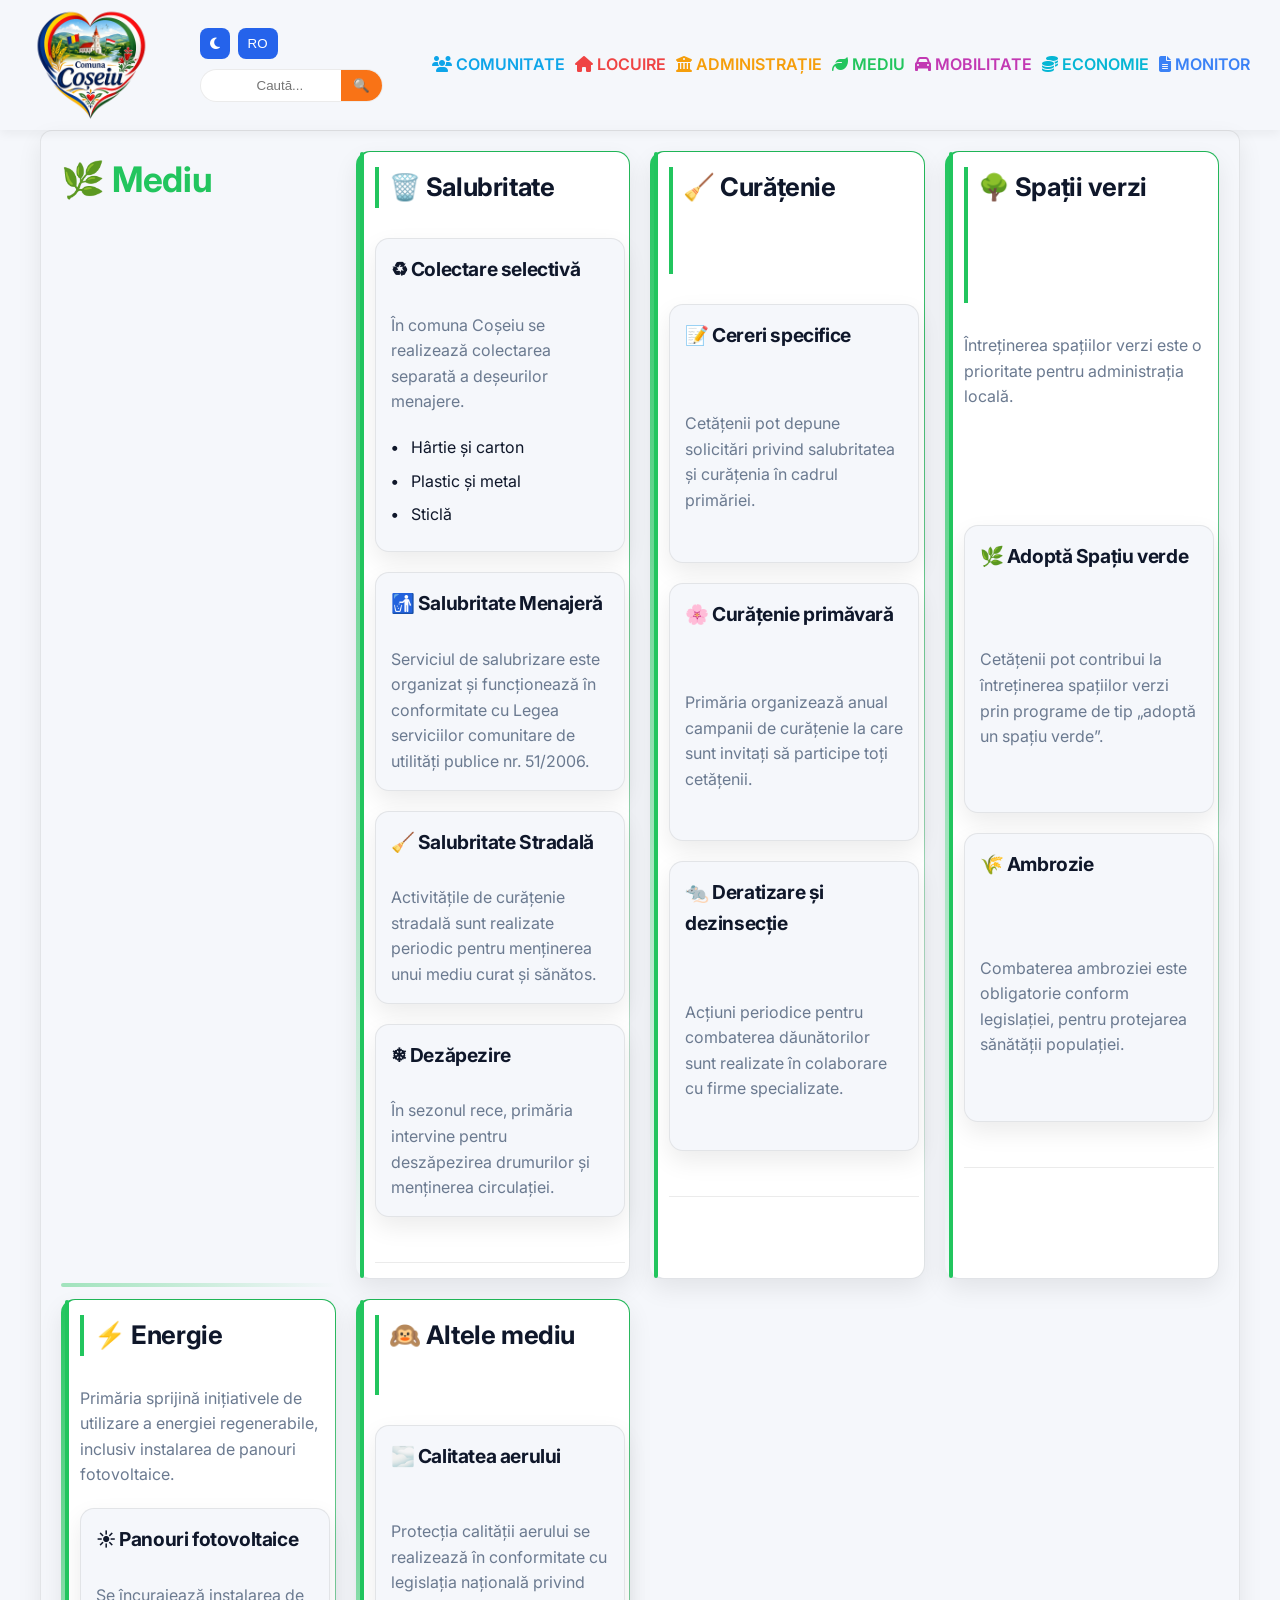
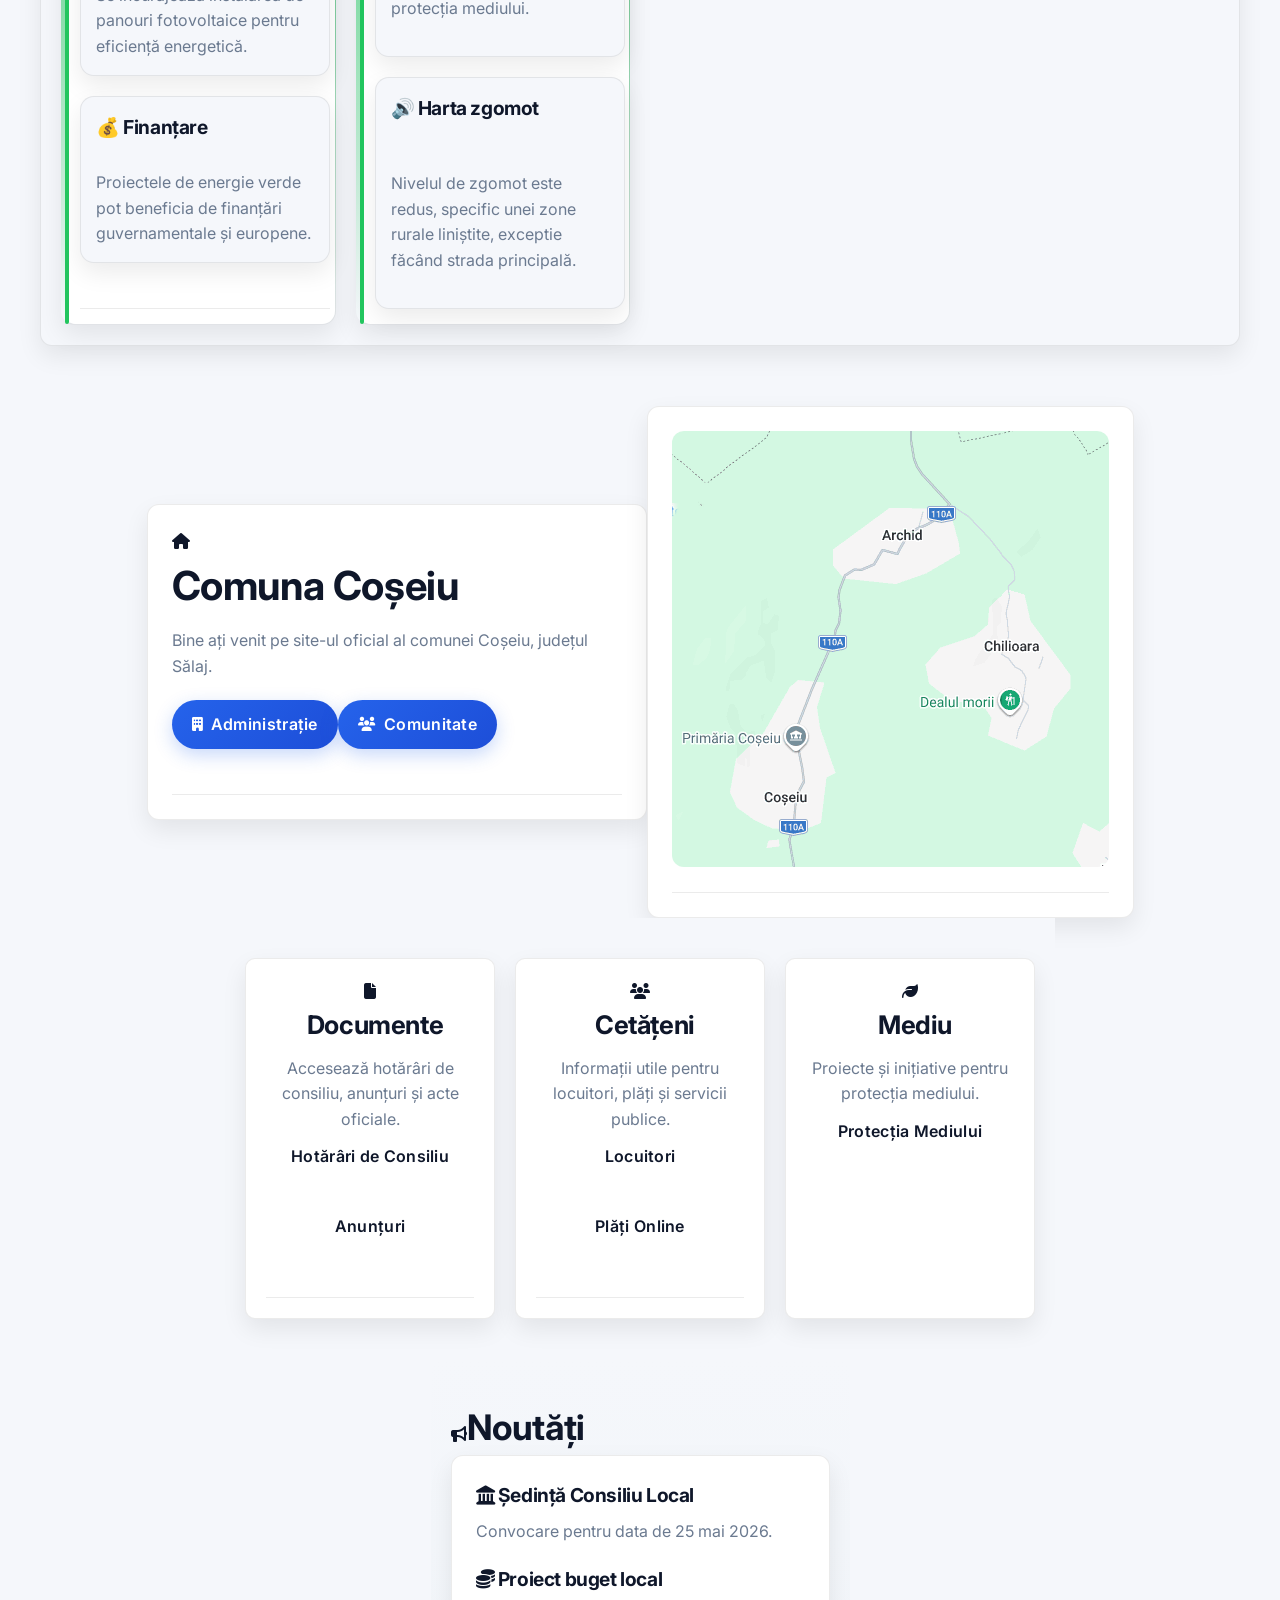
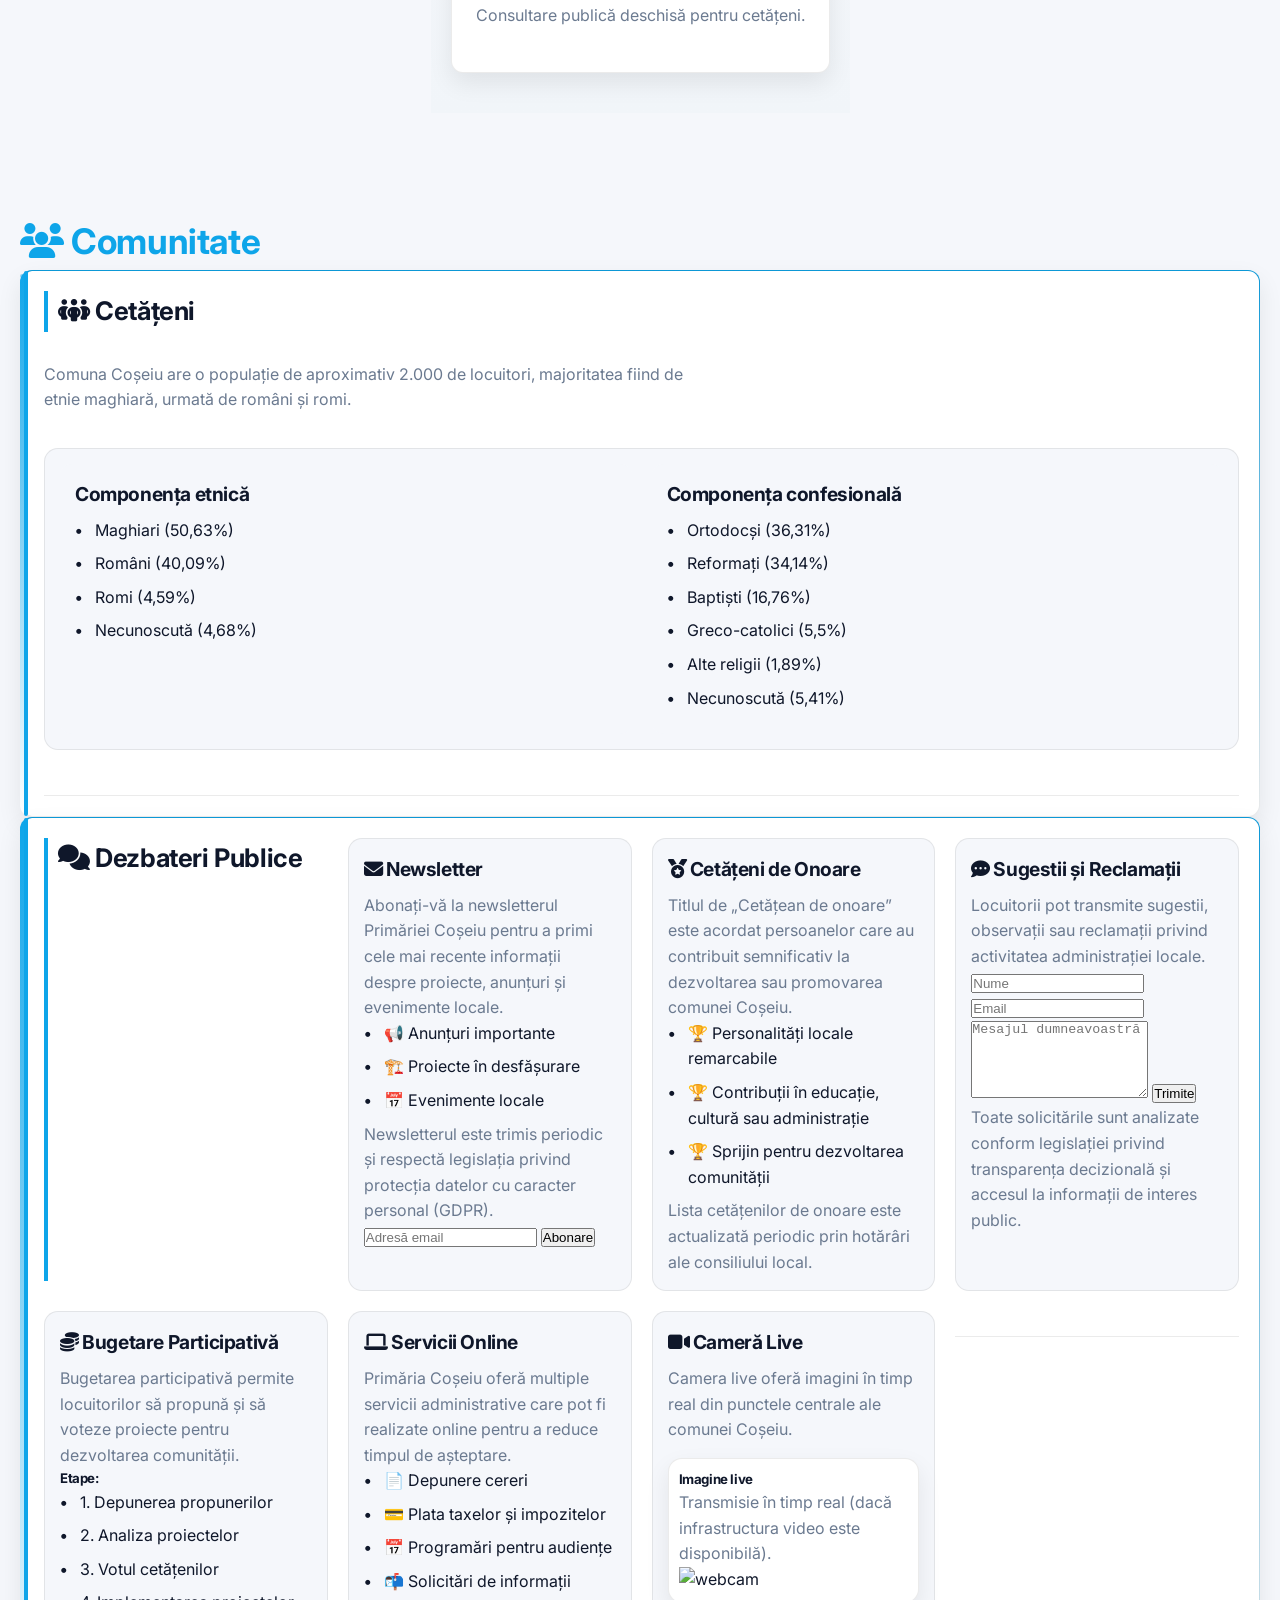
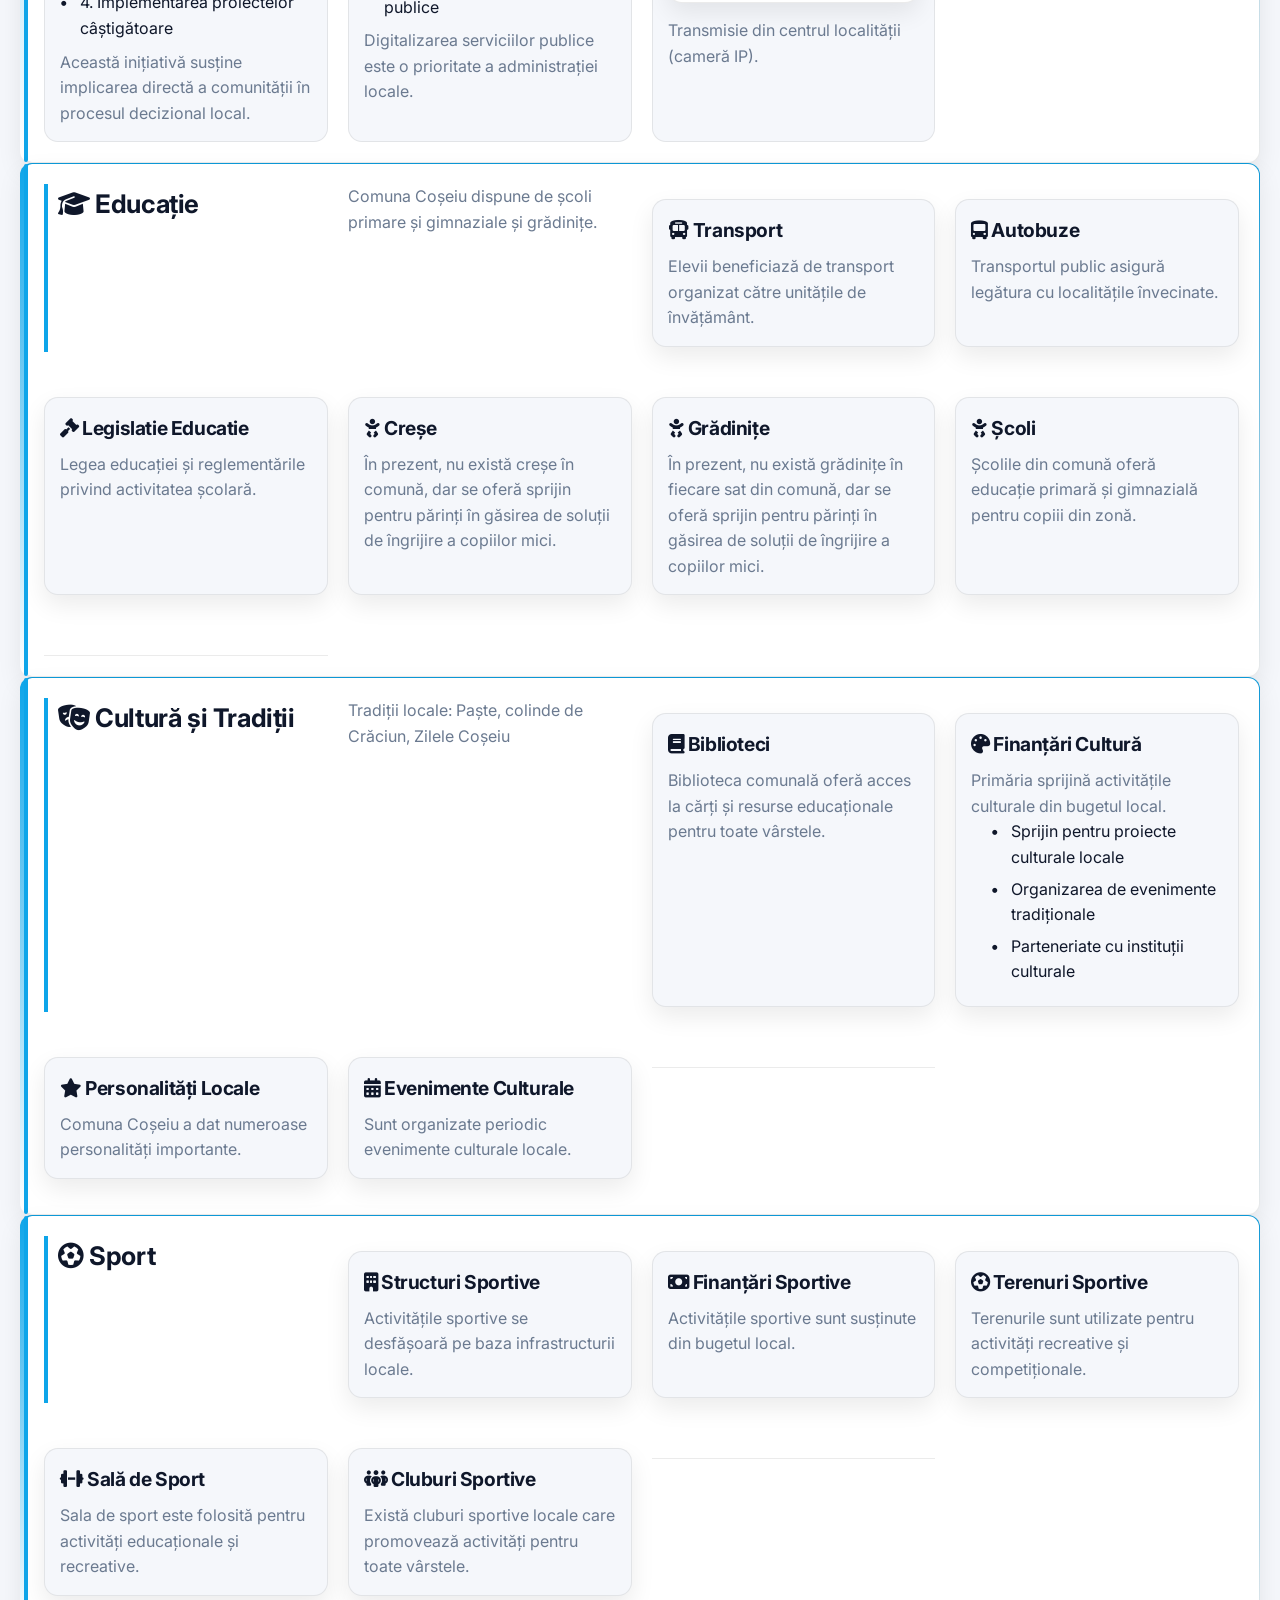
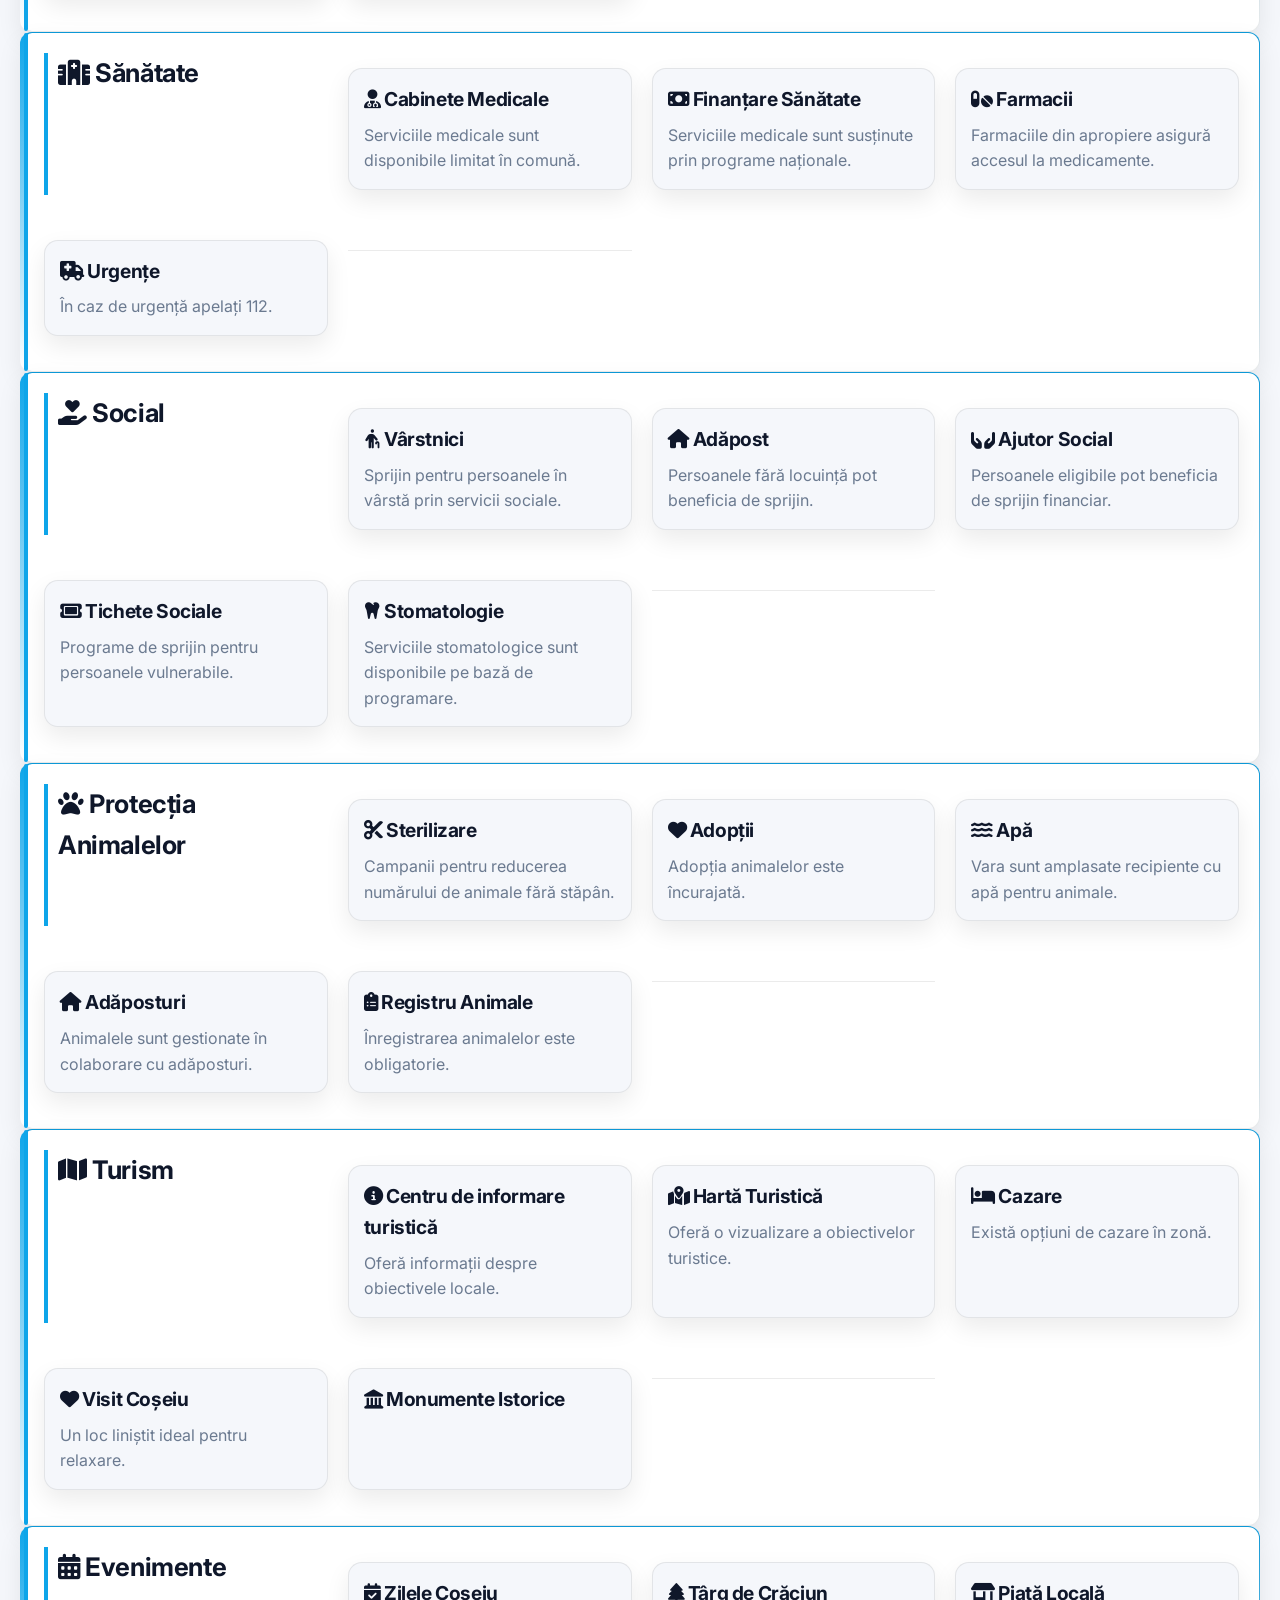
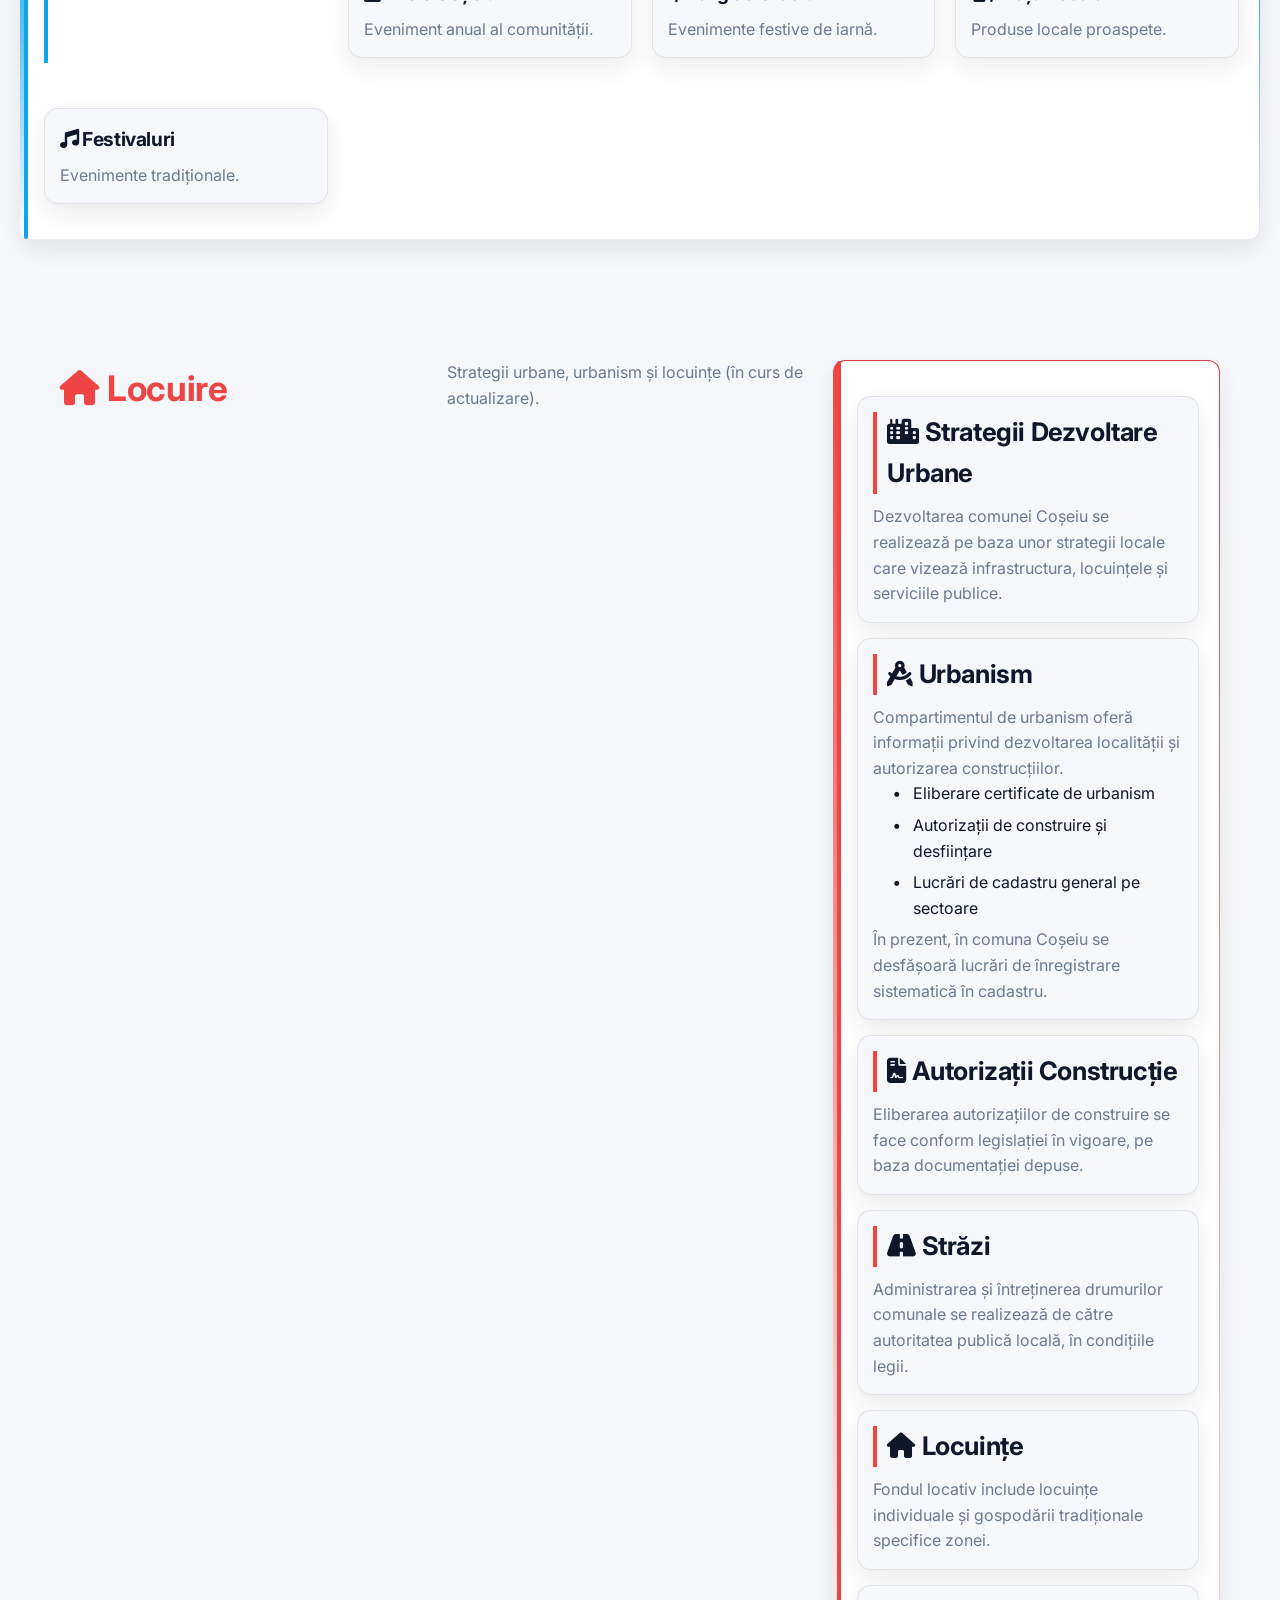
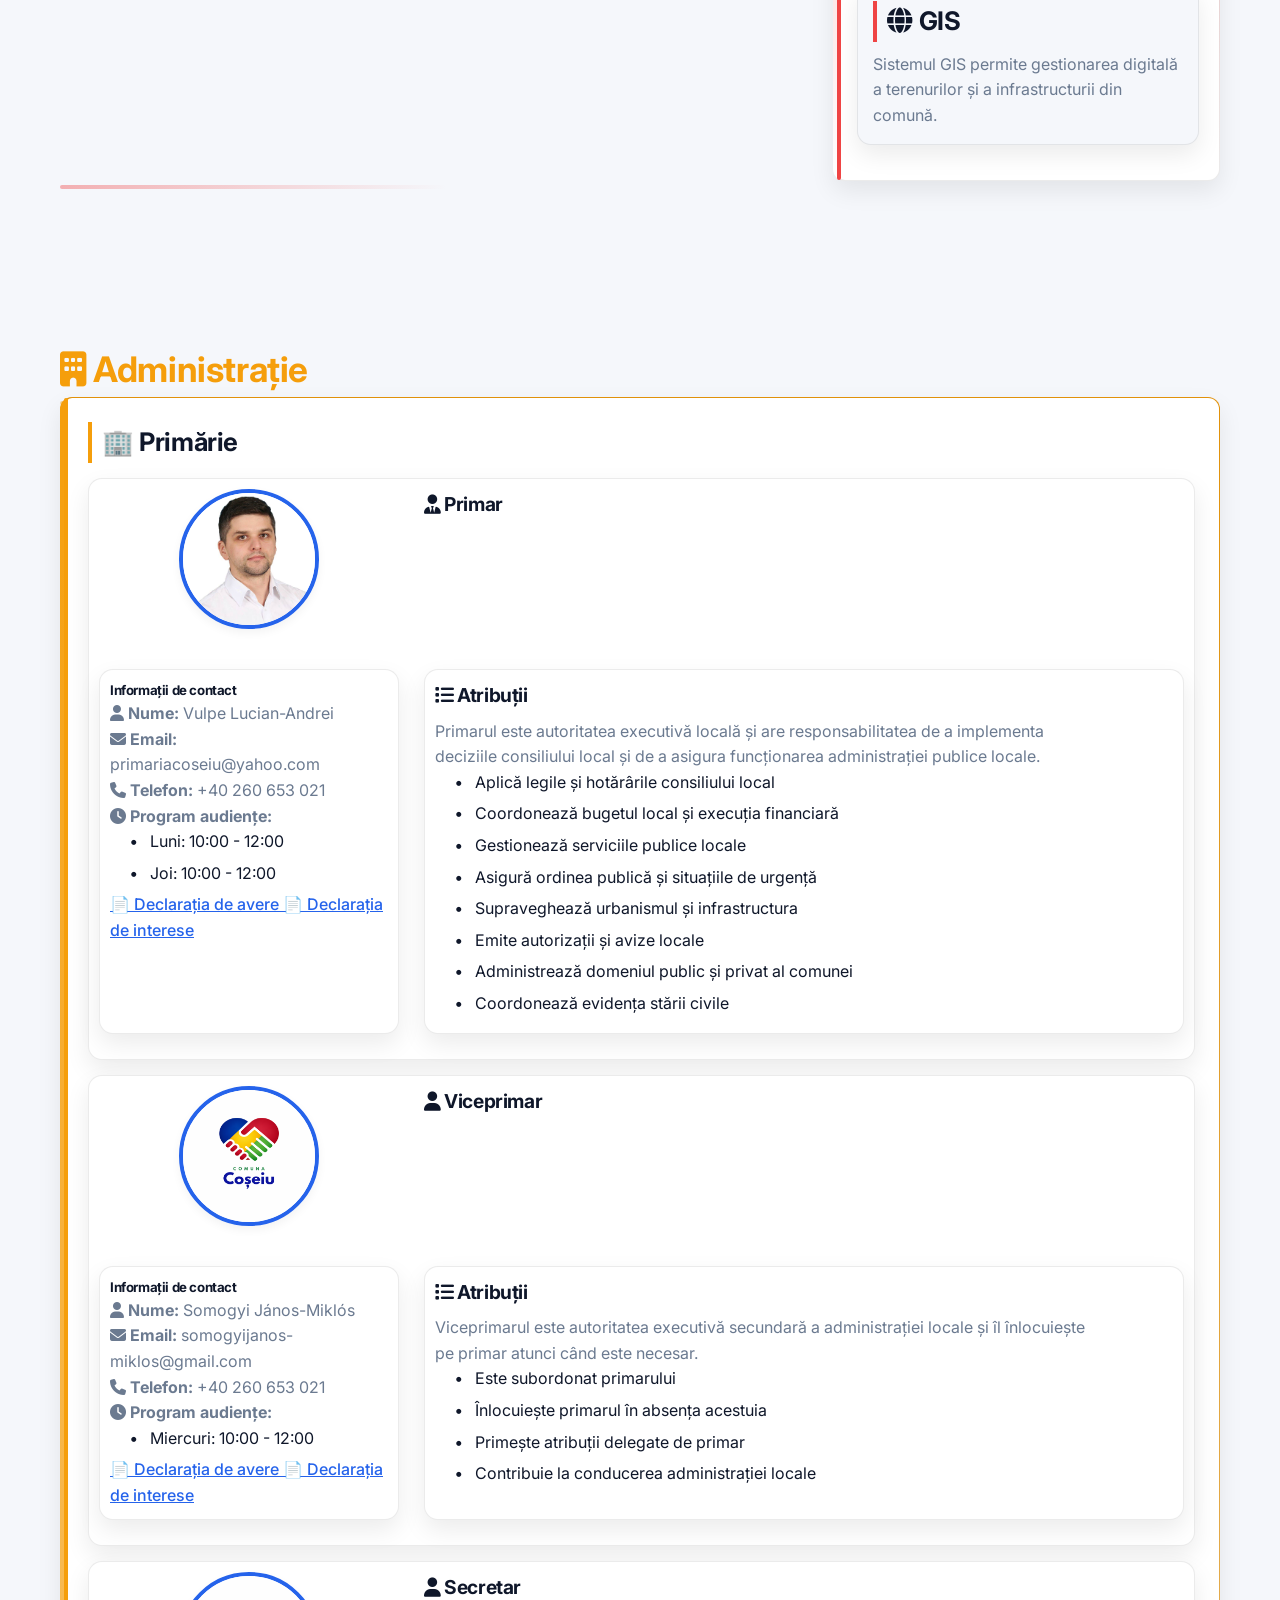
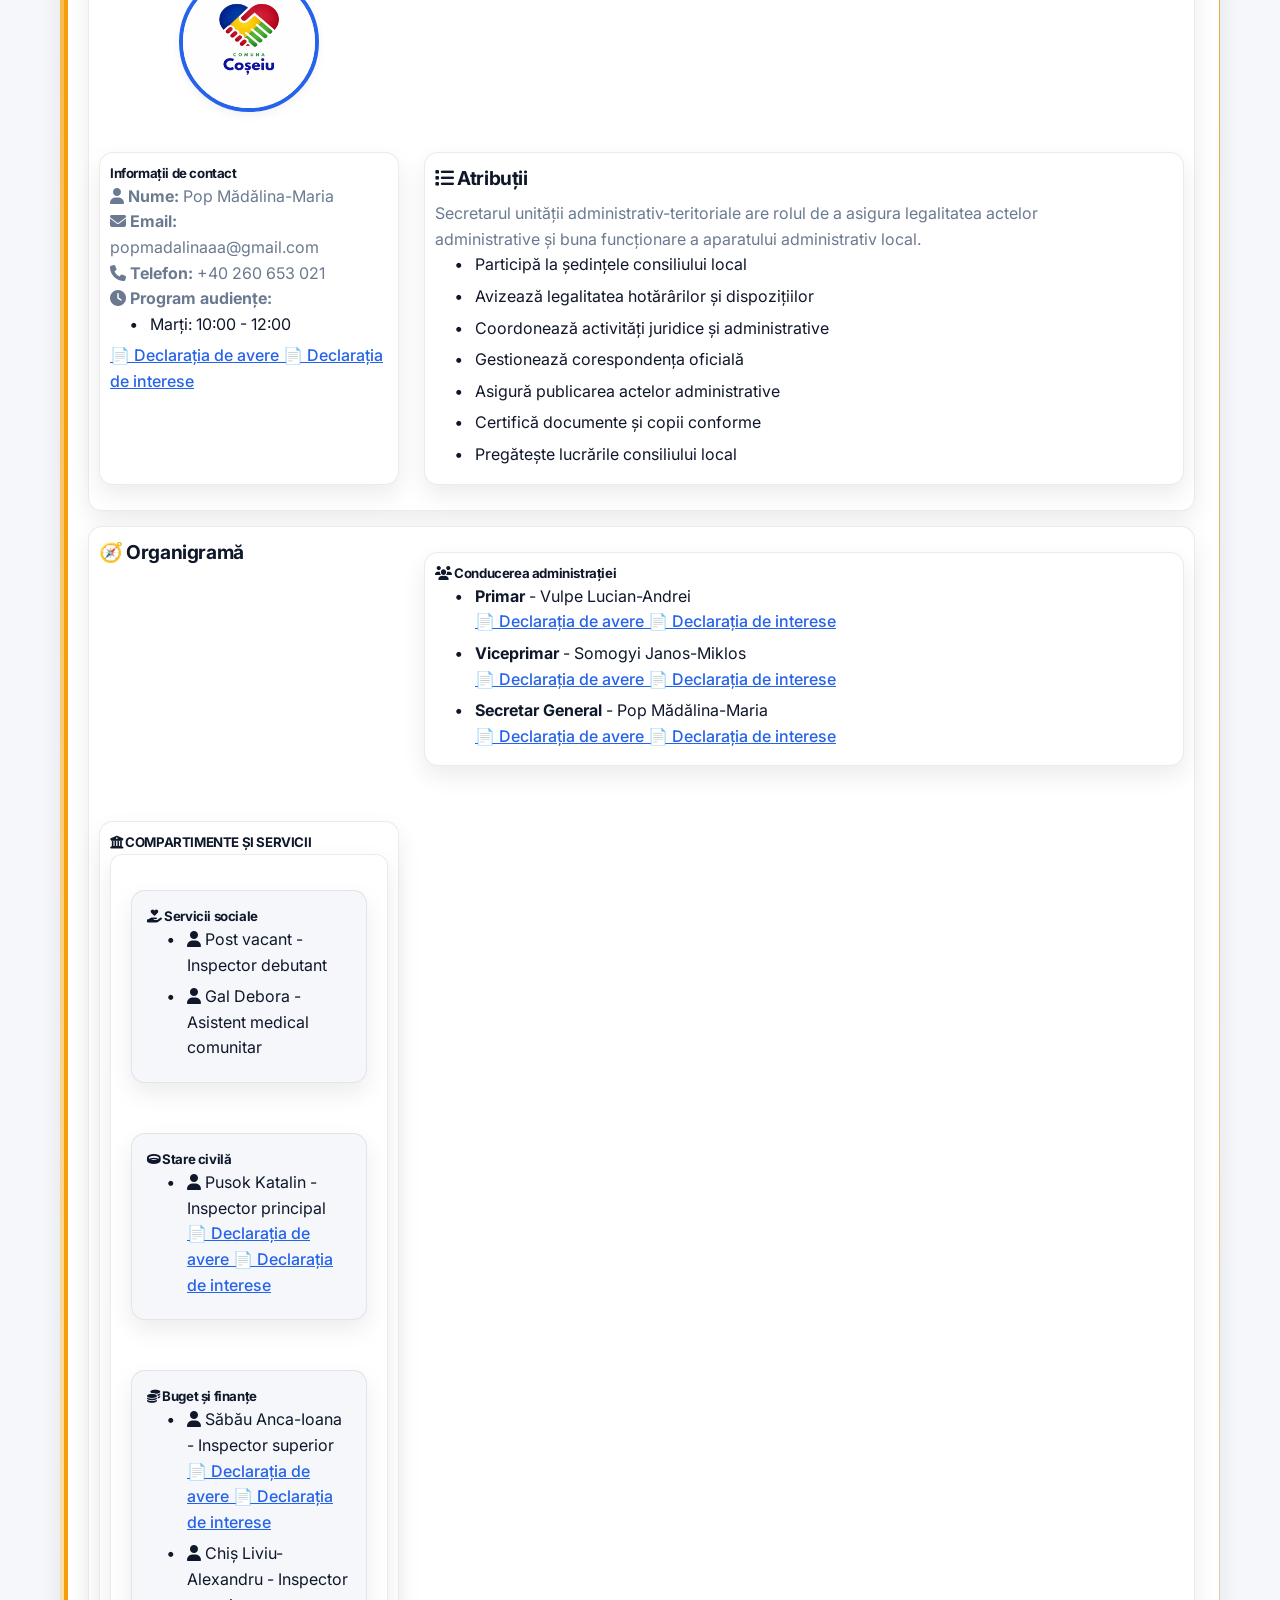
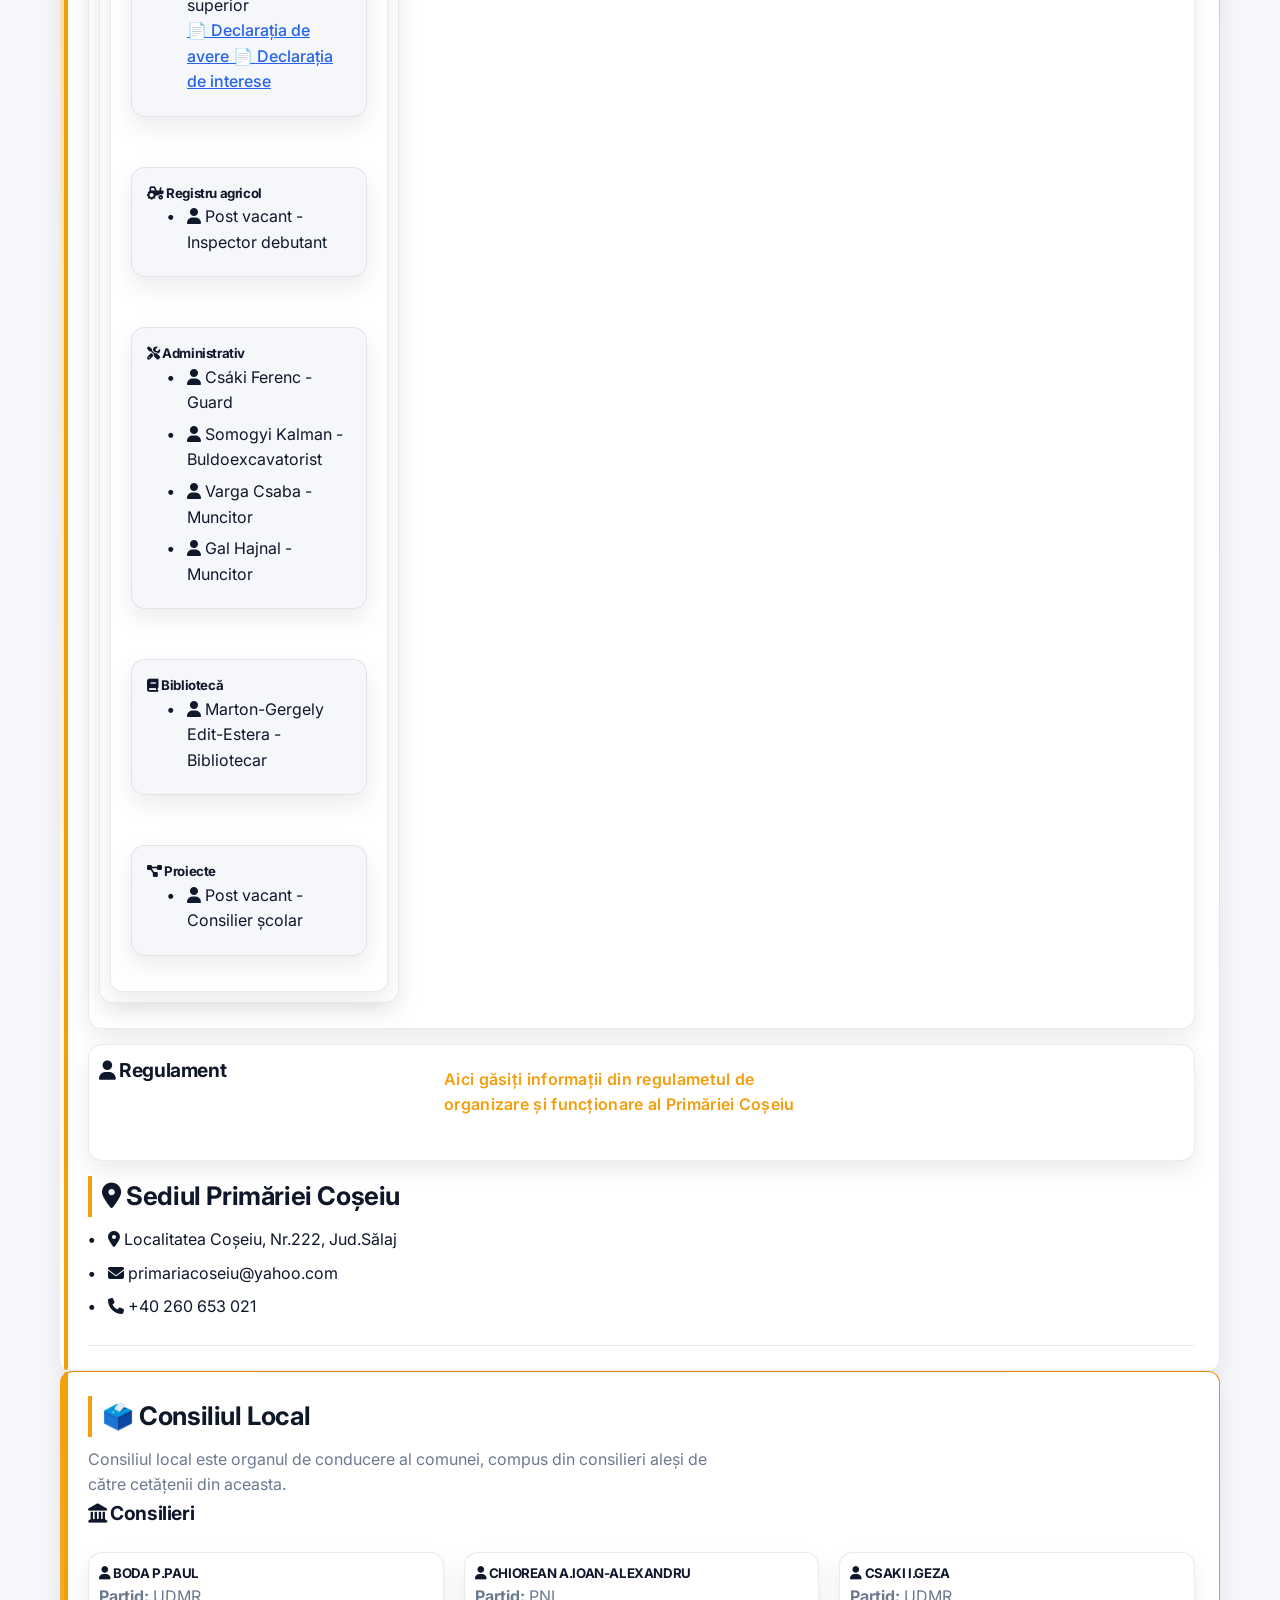
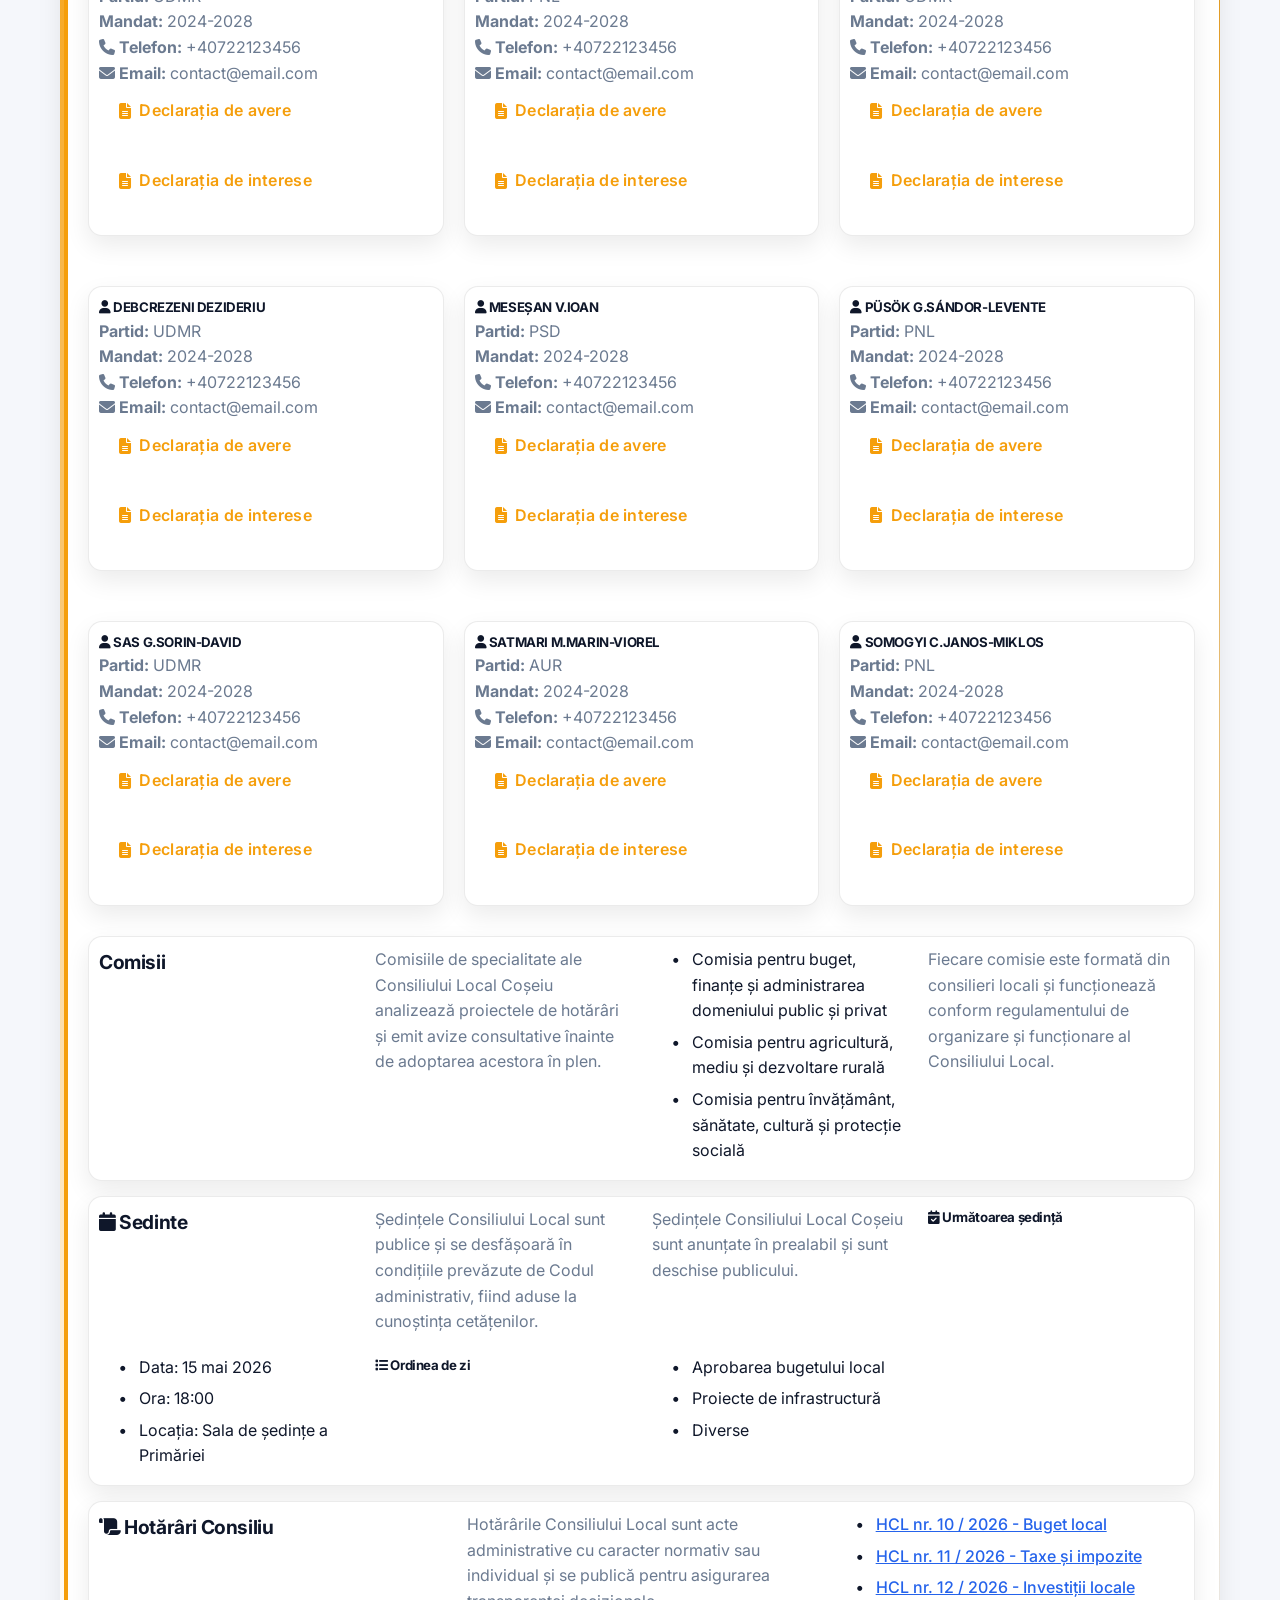
==== commit 2ebf8c12: "added Locuire" ====
--- a/index.html
+++ b/index.html
@@ -30,11 +30,11 @@
 
   <body>
     <div id="header-container"></div>
+    <div id="mediu-container"></div>
     <div id="home-container"></div>
     <div id="comunitate-container"></div>
+    <div id="locuire-container"></div>
     <div id="administratie-container"></div>
-    <div id="locuire-container"></div>
-    <div id="mediu-container"></div>
     <div id="mobilitate-container"></div>
     <div id="economie-container"></div>
     <div id="monitor-container"></div>
--- a/assets/css/style.css
+++ b/assets/css/style.css
@@ -1,76 +1,155 @@
 /* ===== ROOT + COLORS ===== */
 :root {
-  --primary: #0d0c75;
-  --accent: #ff7a00;
-  --accent-dark: #e66a00;
+  /* ===== BASE COLORS ===== */
+  --color-primary: #1e3a8a;
+  --color-accent: #f97316;
+  --color-accent-dark: #ea580c;
+  /* ===== SURFACES ===== */
   --bg: #f5f7fb;
-  --text: #2c2c2c;
-  --bg-color: #1e293b;
-  --text-greyish: #444;
-  --heading-color: #0f172a;
-  --heading-border-color: #2563eb;
-  --whiteish: #eee;
-  --white: #ffffff;
-  --footer-color: #cbd5e1;
-  --border: rgba(255, 255, 255, 0.1);
-  --shadow: 0 10px 30px #00000014;
-  --button: #1d4ed8;
-  --comunitate: #00adec;
-  --locuire: #e74856;
-  --administratie: #f8a23f;
-  --mediu: #00cc6a;
+  --surface: #ffffff;
+  --surface-2: #f1f5f9;
+  /* ===== TEXT ===== */
+  --text-primary: #0f172a;
+  --text-secondary: #475569;
+  --text-muted: #6b7a90;
+  --text-inverse: #ffffff;
+  /* ===== UI ===== */
+  --border: rgba(0, 0, 0, 0.08);
+  --shadow-sm: 0 4px 10px rgba(0, 0, 0, 0.05);
+  --shadow-md: 0 10px 25px rgba(0, 0, 0, 0.08);
+  --shadow-lg: 0 20px 50px rgba(0, 0, 0, 0.12);
+  --overlay: rgba(0, 0, 0, 0.4);
+  /* ===== ACTIONS ===== */
+  --button: #2563eb;
+  --button-hover: #1d4ed8;
+  /* ===== RADIUS ===== */
+  --radius: 12px;
+  --transition-smooth: all 0.35s cubic-bezier(0.4, 0, 0.2, 1);
+  /* ===== SECTIONS ===== */
+  --comunitate: #0ea5e9;
+  --locuire: #ef4444;
+  --administratie: #f59e0b;
+  --mediu: #22c55e;
   --mobilitate: #c239b3;
-  --economie: #00b7c3;
-  --monitor: #3179b6;
+  --economie: #06b6d4;
+  --monitor: #3b82f6;
+}
+body.dark-mode {
+  --bg: #020617;
+  --surface: #0f172a;
+  --surface-2: #1e293b;
+  --text-primary: #f9fafb;
+  --text-secondary: #cbd5e1;
+  --text-muted: #94a3b8;
+  --border: rgba(255, 255, 255, 0.08);
+  --shadow-md: 0 8px 25px rgba(0, 0, 0, 0.5);
 }
 /* ===== RESET ===== */
-* {
+*,
+*::before,
+*::after {
   box-sizing: border-box;
   margin: 0;
   padding: 0;
-  /* outline: 1px solid red; */
 }
 html {
   scroll-behavior: smooth;
 }
-body {
-  font-family: "Inter", "Segoe UI", sans-serif;
-  background: var(--bg);
-  color: var(--bg-color);
-  line-height: 1.6;
-}
 mark {
-  background-color: var(--accent);
-  color: var(--white);
+  background-color: var(--color-accent);
+  color: var(--surface);
   padding: 2px 4px;
   border-radius: 4px;
 }
 img {
   max-width: 100%;
-  height: auto;
   display: block;
 }
-/* .highlight {
-  background: var(--accent);
-  color: var(--white);
-} */
 /* ===== HEADINGS ===== */
 h1,
 h2,
 h3,
+h4,
+h5 {
+  font-weight: 700;
+  letter-spacing: -0.4px;
+}
+h2 {
+  font-size: 2.2rem;
+  position: relative;
+  display: inline-block;
+  color: var(--accent-color);
+}
+section h2::after {
+  content: "";
+  position: absolute;
+  left: 0;
+  bottom: -8px;
+  width: 100%;
+  height: 4px;
+  border-radius: 4px;
+  background: linear-gradient(90deg, var(--accent-color), transparent);
+  opacity: 0.4;
+}
+section h2::before {
+  content: "";
+  position: absolute;
+  left: 0;
+  bottom: -8px;
+  width: 0%;
+  height: 4px;
+  border-radius: 4px;
+  background: var(--accent-color);
+  transition: width 0.4s ease;
+}
+section h2:hover::before {
+  width: 100%;
+}
+h3 {
+  font-size: 1.6rem;
+  margin-bottom: 10px;
+  padding-left: 10px;
+  border-left: 4px solid var(--accent-color);
+}
 h4 {
-  font-weight: 700;
-  color: var(--heading-color);
-  letter-spacing: -0.5px;
-}
-h2 {
-  font-size: 2rem;
-  margin-bottom: 20px;
-  border-left: 5px solid var(--heading-border-color);
-  padding-left: 12px;
-}
-h3 {
-  margin-bottom: 10px;
+  font-size: 1.2rem;
+  margin-bottom: 8px;
+}
+p {
+  color: var(--text-muted);
+  line-height: 1.6;
+}
+body {
+  font-family: "Inter", "Segoe UI", sans-serif;
+  background: var(--bg);
+  color: var(--text-primary);
+  line-height: 1.6;
+}
+body.dark-mode nav a:hover {
+  background-color: var(--surface-2);
+}
+body.dark-mode .dropdown:hover .split-menu {
+  background-color: var(--text);
+}
+body.dark-mode h2 {
+  color: var(--text-primary);
+  border-left: 5px solid var(--accent-color);
+  text-shadow: 0 2px 8px rgba(0, 0, 0, 0.6);
+}
+body.dark-mode section h2 {
+  color: var(--text-primary);
+  text-shadow: 0 0 10px color-mix(in srgb, var(--accent-color) 40%, transparent);
+}
+body.dark-mode section h2 span {
+  color: var(--accent-color);
+}
+body.dark-mode h3 {
+  color: var(--text-primary);
+}
+body.dark-mode section > div,
+body.dark-mode .card {
+  background: linear-gradient(145deg, #0f172a, #020617);
+  border: 1px solid rgba(255, 255, 255, 0.05);
 }
 /* ===== HEADER ===== */
 header {
@@ -78,13 +157,79 @@
   align-items: center;
   justify-content: space-between;
   padding: 15px 30px;
-  /* background: linear-gradient(135deg, var(--accent), var(--primary)); */
-  /* background: var(--heading-color); */
-  color: var(--white);
+  color: var(--surface);
   position: sticky;
   top: 0;
   height: 130px;
   z-index: 1000;
+  box-shadow: var(--shadow-sm);
+}
+.top-controls {
+  display: flex;
+  align-items: center;
+  justify-content: flex-start;
+  gap: 10px;
+  flex-wrap: wrap;
+  width: 15%;
+}
+.lang-theme {
+  display: flex;
+  align-items: center;
+  gap: 8px;
+}
+.lang-theme button {
+  border: none;
+  background: var(--button);
+  color: var(--surface);
+  padding: 8px 10px;
+  border-radius: 8px;
+  cursor: pointer;
+  transition: var(--transition-smooth);
+}
+.lang-theme button:hover {
+  background: var(--button-hover);
+  transform: translateY(-1px);
+}
+#lang-theme {
+  display: flex;
+  flex-direction: row;
+  align-items: center;
+  text-align: center;
+}
+.menu-toggle {
+  background-color: var(--text-primary);
+}
+/* #lang-toggle {
+  position: fixed;
+  top: 60px;
+  right: 10px;
+  background-color: var(--button);
+  color: var(--surface);
+  padding: 2px;
+}
+#theme-toggle,
+#menu-toggle {
+  z-index: 1201;
+  background-color: var(--button);
+  color: var(--surface);
+} */
+#backToTop {
+  position: fixed;
+  bottom: 20px;
+  right: 20px;
+  display: none;
+  padding: 12px 16px;
+  font-size: 18px;
+  border: none;
+  border-radius: 50%;
+  background-color: var(--button);
+  color: white;
+  cursor: pointer;
+  transition: opacity 0.3s;
+  z-index: 999;
+}
+#backToTop:hover {
+  background-color: var(--button-hover);
 }
 .logo {
   width: 120px;
@@ -101,33 +246,32 @@
 .search-form {
   display: flex;
   align-items: center;
-  background: var(--white);
-  border-radius: 30px;
-  box-shadow: var(--shadow);
+  background: var(--surface);
+  border-radius: 999px;
+  overflow: hidden;
+  border: 1px solid var(--border);
+  max-width: 260px;
+  width: 100%;
 }
 .search-form input {
-  max-width: 100px;
+  flex: 1;
   border: none;
-  padding: 10px 15px;
+  padding: 8px 12px;
   outline: none;
+  min-width: 0;
+  background: transparent;
+  color: var(--text-primary);
 }
 .search-form button {
-  background: var(--accent);
+  background: var(--color-accent);
   border: none;
-  color: var(--white);
-  padding: 10px 16px;
+  color: var(--surface);
+  padding: 8px 12px;
   cursor: pointer;
-  transition: 0.3s;
-  white-space: nowrap;
-  font-weight: 500;
-  border-radius: 20px;
-}
-.search-form button:hover {
-  background: var(--accent-dark);
 }
 /* ===== NAVBAR ===== */
 nav {
-  position: relative;
+  position: static;
   z-index: 1000;
 }
 nav > ul {
@@ -138,12 +282,10 @@
   margin: 0;
   padding: 0;
 }
-/* NAV LINKS */
 nav a {
-  /* padding: 10px 16px; */
   border-radius: var(--radius);
   font-weight: 600;
-  transition: 0.3s;
+  transition: var(--transition-smooth);
   display: inline-block;
   color: var(--section-color);
   text-decoration: none;
@@ -153,24 +295,22 @@
   cursor: pointer;
 }
 a {
-  color: var(--heading-border-color);
+  color: var(--button);
   transition: 0.2s;
 }
-a:hover {
-  color: var(--heading-border-color);
-}
-/* ===== SPLIT MENU ===== */
-
+body.dark-mode a:hover {
+  color: var(--button-hover);
+}
 nav .dropdown-menu.split-menu {
   display: flex;
   flex-direction: row;
-  width: 80%;
-  /* height: 100%; */
   position: absolute;
-  top: 100%;
   left: 0;
+  right: 0;
+  margin: auto;
+  max-width: 1200px;
   padding: 25px;
-  box-shadow: var(--shadow);
+  box-shadow: var(--shadow-sm);
   z-index: 999;
   visibility: hidden;
   opacity: 0;
@@ -178,40 +318,46 @@
     opacity 0.25s ease,
     transform 0.25s ease;
   transform: translateY(10px);
-  border-radius: 0 0 12px 12px;
-  /* background-color: inherit */
-  background-color: var(--white);
-  color: var(--text) !important;
+  /* border-radius: 0 0 12px 12px; */
+  background-color: var(--surface);
+  color: var(--section-color);
 }
 .dropdown:hover .split-menu {
   visibility: visible;
   opacity: 1;
   transform: translateY(0);
 }
-/* ===== LEFT SIDE ===== */
 .menu-left {
   width: 30%;
-  border-right: 1px solid var(--whiteish);
+  border-right: 1px solid var(--surface-2);
+  z-index: 2;
 }
 .menu-left ul {
   list-style: none;
 }
 .menu-left li {
-  padding: 12px;
-  border-radius: 6px;
-  transition: 0.2s;
+  padding: 10px;
+  background-color: var(--section-color);
+  color: var(--surface);
+  border-radius: 3px;
+  transition: 0.5s;
 }
 .menu-left li:hover,
 .menu-left li.active {
-  background: color-mix(in srgb, var(--section-color) 15%, var(--white));
   color: var(--section-color);
+  background-color: var(--surface);
   font-weight: 600;
   cursor: pointer;
-}
-/* ===== RIGHT SIDE ===== */
+  transition: 0.2s;
+  padding-left: 5px;
+}
 .menu-right {
   width: 30%;
-}
+  color: var(--section-color) !important;
+  z-index: 1;
+  pointer-events: auto;
+}
+
 .menu-right .menu-content {
   display: none;
   flex-direction: column;
@@ -220,18 +366,18 @@
   display: flex;
 }
 .menu-right a {
-  padding: 8px 0;
-  /* color: var(--white); */
-  border-bottom: 1px solid var(--whiteish);
-  transition: 0.2s;
+  padding: 12px;
+  background-color: var(--section-color);
+  color: var(--surface);
+  transition: 0.5s;
 }
 .menu-right a:hover {
   color: var(--section-color);
-  background-color: var(--white);
-  padding-left: 6px;
+  background-color: var(--surface);
+  padding-left: 5px;
   border-radius: 3px;
-}
-/* ===== SCROLLBAR ===== */
+  /* padding: 12px; */
+}
 .menu-right::-webkit-scrollbar {
   width: 6px;
 }
@@ -266,12 +412,14 @@
 }
 .dropdown:hover > a {
   color: var(--section-color);
+  background-color: var(--surface);
 }
 .dropdown > a::after {
   content: "";
   display: block;
-  height: 2px;
+  height: 1px;
   background: var(--section-color);
+  color: var(--surface);
   transform: scaleX(0);
   transition: transform 0.5s;
 }
@@ -279,102 +427,421 @@
   transform: scaleX(1);
 }
 .dropdown:hover .split-menu {
-  border-bottom: 4px solid var(--section-color);
+  /* border-bottom: 4px solid var(--section-color); */
   border-right: 4px solid var(--section-color);
-  background-color: color-mix(in srgb, var(--section-color) 15%, var(--white));
+  background-color: var(--section-color);
 }
 /* ===== SECTION ===== */
 section {
-  margin-top: 50px;
+  position: relative;
   padding: 80px 20px;
+  margin: auto;
   max-width: 1200px;
-  margin: auto;
+}
+section:nth-of-type(even) {
+  background: linear-gradient(to bottom, var(--bg), var(--surface-2));
+}
+section:nth-of-type(odd) {
+  background: var(--bg);
 }
 section > div {
-  background: var(--white);
+  position: relative;
+  padding: 24px;
+  border-radius: var(--radius);
+  background: var(--surface);
+  border: 1px solid var(--border);
+  box-shadow: var(--shadow-md);
+  transition: all 0.4s ease;
+}
+section > div::before {
+  content: "";
+  position: absolute;
+  left: 0;
+  top: 0;
+  width: 4px;
+  height: 100%;
+  border-radius: 4px;
+  background: var(--accent-color);
+}
+#comunitate {
+  --accent-color: var(--comunitate);
+}
+#locuire {
+  --accent-color: var(--locuire);
+}
+#administratie {
+  --accent-color: var(--administratie);
+}
+#mediu {
+  --accent-color: var(--mediu);
+}
+#mobilitate {
+  --accent-color: var(--mobilitate);
+}
+#economie {
+  --accent-color: var(--economie);
+}
+#monitor {
+  --accent-color: var(--monitor);
+}
+section > div:hover {
+  transform: translateY(-3px);
+  box-shadow: var(--shadow-lg);
+}
+.cards {
+  background: var(--surface);
   padding: 20px;
-  border-radius: 16px;
-  box-shadow: var(--shadow);
+  border: 1px solid var(--border);
+  border-radius: var(--radius);
+  box-shadow: var(--shadow-md);
+  transition:
+    transform 0.25s ease,
+    box-shadow 0.25s ease;
+}
+.cards:hover {
+  transform: translateY(-4px);
+  box-shadow: var(--shadow-lg);
+}
+/* ===== SECTION HOME ===== */
+.hero {
+  display: flex;
+  flex-wrap: wrap;
+  align-items: center;
+  justify-content: space-between;
+  padding: 60px 20px;
+  background: linear-gradient(to right, var(--surface-2), var(--bg));
+}
+.hero-content {
+  max-width: 500px;
+}
+.hero h1 {
+  font-size: 2.5rem;
+  margin-bottom: 10px;
+}
+.hero-buttons {
+  margin-top: 20px;
+}
+.hero-image img {
+  max-width: 100%;
+  height: auto;
+  border-radius: 12px;
+}
+.quick-links {
+  display: flex;
+  flex-direction: row;
+  gap: 20px;
+  padding: 40px 20px;
+  justify-content: center;
+}
+.quick-card {
+  background: var(--surface);
+  padding: 20px;
+  border-radius: 10px;
+  text-align: center;
+  max-width: 250px;
+  box-shadow: var(--shadow-md);
+}
+.quick-card div a.btn-link:hover {
+  color: var(--text-primary);
+}
+.news {
+  padding: 40px 20px;
+}
+.news-item {
   margin-bottom: 20px;
 }
-section h2 {
-  font-size: 28px;
-  margin-bottom: 20px;
-  color: var(--primary);
-}
-section h3 {
-  color: var(--primary);
-  margin-bottom: 20px;
-}
-.cards {
-  background: #fff;
-  border-radius: 16px;
-  padding: 20px;
-  box-shadow: 0 10px 30px rgba(0, 0, 0, 0.05);
-  margin-bottom: 20px;
+.btn-glass {
+  background: rgba(255, 255, 255, 0.15);
+  backdrop-filter: blur(10px);
+  color: var(--text-primary);
+  border: 1px solid var(--border);
+}
+body.dark-mode .btn-glass {
+  background: rgba(255, 255, 255, 0.05);
 }
 #home {
-  height: 450px;
-  background: url(/assets/images/heart.png) center/cover;
+  min-height: 60vh;
+  background: url(assets/images/heart.png) center/cover;
   display: flex;
   align-items: center;
   justify-content: center;
+  max-width: 1200px;
 }
 #home::before {
   content: "";
   position: absolute;
-  background: rgba(0, 0, 0, 0.4);
-}
-/* .profile-card {
-  display: flex;
-  flex-direction: column;
-  align-items: left;
-  text-align: left;
-  padding: 20px;
-  border-radius: 12px;
-  background: #fff;
-  box-shadow: 0 6px 20px rgba(0, 0, 0, 0.08);
-  /* max-width: 680px; */
-/* margin: auto; */
-/* } */
+  background: var(--overlay);
+}
+/* ===== SECTION ADMINISTRATIE ===== */
+#comunitate > div {
+  border-left: 4px solid transparent;
+  background-image:
+    linear-gradient(var(--surface), var(--surface)),
+    linear-gradient(to bottom, var(--comunitate), transparent);
+  background-origin: border-box;
+  background-clip: padding-box, border-box;
+}
+#administratie > div {
+  border-left: 4px solid transparent;
+  background-image:
+    linear-gradient(var(--surface), var(--surface)),
+    linear-gradient(to bottom, var(--administratie), transparent);
+  background-origin: border-box;
+  background-clip: padding-box, border-box;
+}
+#locuire > div {
+  border-left: 4px solid transparent;
+  background-image:
+    linear-gradient(var(--surface), var(--surface)),
+    linear-gradient(to bottom, var(--locuire), transparent);
+  background-origin: border-box;
+  background-clip: padding-box, border-box;
+}
+#mediu > div {
+  border-left: 4px solid transparent;
+  background-image:
+    linear-gradient(var(--surface), var(--surface)),
+    linear-gradient(to bottom, var(--mediu), transparent);
+  background-origin: border-box;
+  background-clip: padding-box, border-box;
+}
+#mobilitate > div {
+  border-left: 4px solid transparent;
+  background-image:
+    linear-gradient(var(--surface), var(--surface)),
+    linear-gradient(to bottom, var(--mobilitate), transparent);
+  background-origin: border-box;
+  background-clip: padding-box, border-box;
+}
+#economie > div {
+  border-left: 4px solid transparent;
+  background-image:
+    linear-gradient(var(--surface), var(--surface)),
+    linear-gradient(to bottom, var(--economie), transparent);
+  background-origin: border-box;
+  background-clip: padding-box, border-box;
+}
+#monitor > div {
+  border-left: 4px solid transparent;
+  background-image:
+    linear-gradient(var(--surface), var(--surface)),
+    linear-gradient(to bottom, var(--monitor), transparent);
+  background-origin: border-box;
+  background-clip: padding-box, border-box;
+}
 .card {
-  background: var(--white);
+  background: var(--surface);
   border-radius: 14px;
-  padding: 20px;
+  padding: 10px;
   margin: 15px 0;
-  box-shadow: 0 10px 25px rgba(15, 23, 42, 0.08);
-  transition: all 0.3s ease;
-  border: 1px solid var(--card);
-}
-/* profile cards */
+  box-shadow: var(--shadow-md);
+  transition: all 0.4s ease;
+  border: 1px solid var(--border);
+}
 .profile-card {
-  display: flex;
-  flex-direction: column;
-  gap: 15px;
+  display: grid;
+  grid-template-columns: 300px 1fr;
+  gap: 25px;
+  align-items: stretch;
+}
+.profile-card img {
+  margin: 0 auto;
 }
 .profile-img {
   width: 140px;
   height: 140px;
   border-radius: 50%;
   object-fit: cover;
-  border: 4px solid var(--heading-border-color);
-  box-shadow: 0 8px 20px rgba(37, 99, 235, 0.2);
+  border: 4px solid var(--button);
+  box-shadow: var(--shadow-sm);
 }
 .btn,
 .btn-link {
-  display: inline-block;
-  padding: 10px 16px;
-  border-radius: 10px;
-  background: var(--heading-border-color);
-  color: white;
+  max-width: 400px;
+  position: relative;
+  display: inline-flex;
+  align-items: center;
+  justify-content: center;
+  gap: 8px;
+  padding: 12px 20px;
+  border-radius: 999px;
+  font-weight: 600;
+  letter-spacing: 0.3px;
   text-decoration: none;
-  font-weight: 600;
-  transition: 0.3s ease;
+  color: var(--text-inverse);
+  background: linear-gradient(135deg, var(--button), var(--button-hover));
+  border: none;
+  cursor: pointer;
+  box-shadow: 0 6px 18px rgba(37, 99, 235, 0.25);
+  transition: all 0.3s ease;
+  overflow: hidden;
+  margin-bottom: 20px;
 }
 .btn:hover,
 .btn-link:hover {
-  background: var(--button);
-  transform: scale(1.03);
+  color: var(--surface);
+  transform: translateY(-2px) scale(1.02);
+  box-shadow: 0 10px 25px rgba(37, 99, 235, 0.35);
+}
+.btn:active,
+.btn-link:active {
+  transform: scale(0.97);
+  box-shadow: 0 4px 12px rgba(37, 99, 235, 0.2);
+}
+.btn::after,
+.btn-link::after {
+  content: "";
+  position: absolute;
+  top: 0;
+  left: -75%;
+  width: 50%;
+  height: 100%;
+  background: linear-gradient(
+    120deg,
+    transparent,
+    rgba(255, 255, 255, 0.4),
+    transparent
+  );
+  transform: skewX(-20deg);
+  transition: 0.5s;
+}
+.btn:hover::after,
+.btn-link:hover::after {
+  left: 130%;
+}
+.btn i {
+  font-size: 14px;
+}
+.btn-accent {
+  background: linear-gradient(135deg, var(--accent-color));
+  box-shadow: 0 6px 18px rgba(249, 115, 22, 0.3);
+  padding: 12px 10px;
+}
+.btn-section {
+  background: none;
+  color: var(--accent-color);
+  box-shadow: 0 6px 18px
+    color-mix(in srgb, var(--section-color) 40%, transparent);
+}
+.btn-section:hover {
+  background: color-mix(in srgb, var(--accent-color) 85%, black);
+}
+section ul {
+  list-style: none;
+  padding-left: 0;
+}
+section ul li {
+  padding-left: 20px;
+  position: relative;
+  margin-bottom: 8px;
+}
+section ul li::before {
+  content: "•";
+  position: absolute;
+  left: 0;
+  color: var(--section-color);
+  font-weight: bold;
+}
+.anunturi-grid {
+  display: grid;
+  grid-template-columns: repeat(auto-fit, minmax(260px, 1fr));
+  gap: 15px;
+}
+.anunt-card {
+  background: var(--surface);
+  padding: 15px;
+  border-radius: 12px;
+  border: 1px solid var(--border);
+  transition: all 0.25s ease;
+}
+.anunt-card:hover {
+  transform: translateY(-3px);
+  box-shadow: var(--shadow-md);
+}
+section > div:not(:last-child)::after {
+  content: "";
+  display: block;
+  margin-top: 25px;
+  height: 1px;
+  background: var(--border);
+}
+section p {
+  max-width: 65ch;
+}
+section a {
+  font-weight: 500;
+}
+section a:hover {
+  text-decoration: underline;
+}
+/* GRID LAYOUT */
+.grid {
+  display: grid;
+  gap: 20px;
+}
+#cultura.grid,
+#educatie.grid,
+#dezbateri_publice,
+#social,
+#animale,
+#turism,
+#evenimente,
+#sport,
+#sanatate,
+#comisii.grid,
+#sedinte.grid,
+#hotarari_consiliu.grid,
+#evidenta_persoanelor.grid,
+#politia_locala.grid,
+#informatii,
+#altele,
+#locuire,
+#mediu,
+#salubritate,
+#curatenie,
+#spatii_verzi,
+#energie,
+#altele_mediu,
+#economie,
+#taxe_impozite,
+#plati_online,
+#buget,
+#achizitii,
+#proiecte_ue,
+#investitori,
+#mobilitate,
+#plan_mobilitate,
+#parcari,
+#transport_public,
+#biciclete,
+#siguranta_circulatiei,
+#monitor,
+#status,
+#regulamente,
+#hotarari,
+#dispozitii,
+#documente_financiare,
+#alte_documente {
+  display: grid;
+  grid-template-columns: repeat(auto-fit, minmax(250px, 1fr));
+}
+/* SUB BLOCKS */
+.cards > div {
+  background: var(--bg);
+  padding: 15px;
+  border-radius: 14px;
+  border: 1px solid var(--border);
+}
+.componenta {
+  display: flex;
+  gap: 20px;
+  margin-top: 15px;
+}
+.componenta > div {
+  flex: 1;
+  background: var(--bg);
+  padding: 15px;
+  border-radius: var(--radius);
 }
 .consilieri-row {
   display: grid;
@@ -382,10 +849,10 @@
   gap: 20px;
 }
 .consilier-card .card {
-  background: var(--white);
+  background: var(--surface);
   padding: 20px;
   border-radius: 10px;
-  box-shadow: var(--shadow);
+  box-shadow: var(--shadow-md);
   height: 100%;
   display: flex;
   flex-direction: column;
@@ -395,11 +862,11 @@
 }
 .consilier-card .card:hover {
   transform: translateY(-4px);
-  box-shadow: 0 10px 25px rgba(0, 0, 0, 0.15);
+  box-shadow: var(--shadow-lg);
 }
 .card:hover {
   transform: translateY(-4px);
-  box-shadow: 0 15px 35px rgba(15, 23, 42, 0.12);
+  box-shadow: var(--shadow-lg);
 }
 .card ul {
   padding-left: 20px;
@@ -412,7 +879,15 @@
   align-items: center;
   gap: 8px;
 }
-/* ===== GALLERY ===== */
+/* ===== SECTION COMUNITATE ===== */
+#comunitate {
+  padding: 40px 20px;
+  max-width: 1300px;
+  margin: auto;
+  font-family: "Inter", sans-serif;
+  color: var(--text);
+}
+/* ===== SECTION GALLERY ===== */
 #gallery {
   padding: 60px 20px;
   max-width: 1200px;
@@ -435,45 +910,137 @@
   transition:
     transform 0.3s ease,
     box-shadow 0.3s ease;
-  box-shadow: 0 6px 15px rgba(0, 0, 0, 0.1);
+  box-shadow: var(--shadow-md);
 }
 /* ===== HOVER EFFECT ===== */
 #gallery img:hover {
   transform: scale(1.05);
-  box-shadow: 0 12px 30px rgba(0, 0, 0, 0.2);
+  box-shadow: var(--shadow-lg);
 }
 /* ===== FOOTER ===== */
-footer {
-  background: var(--heading-color);
-  color: var(--footer-color);
-  padding: 40px 20px;
+.modern-footer {
+  background: var(--bg);
+  color: var(--text);
   margin-top: 60px;
 }
+.emergency-bar {
+  background: var(--color-accent);
+  color: var(--surface);
+  text-align: center;
+  padding: 10px;
+  font-weight: 600;
+}
+.footer-container {
+  display: grid;
+  grid-template-columns: repeat(auto-fit, minmax(220px, 1fr));
+  gap: 40px;
+  max-width: 1200px;
+  margin: auto;
+  padding: 50px 20px;
+}
+.footer-col h3 {
+  color: var(--text-primary);
+  margin-bottom: 15px;
+}
+.footer-col p,
+.footer-col a {
+  color: var(--text);
+  font-size: 14px;
+  text-decoration: none;
+}
+.footer-col a:hover {
+  color: var(--color-accent-dark);
+}
+.footer-col ul {
+  list-style: none;
+}
+.footer-col ul li {
+  margin-bottom: 8px;
+}
+.socials a {
+  margin-right: 10px;
+  font-size: 18px;
+  color: var(--color-accent);
+  transition: var(--transition-smooth);
+}
+.socials a:hover {
+  color: var(--color-accent-dark);
+}
+.newsletter form {
+  display: flex;
+  flex-direction: column;
+  gap: 10px;
+}
+.newsletter input {
+  padding: 10px;
+  border-radius: 8px;
+  border: 1px solid var(--border);
+  outline: none;
+  background: var(--surface);
+  color: var(--text);
+}
+.newsletter button {
+  background: var(--button);
+  color: white;
+  border: none;
+  padding: 10px;
+  border-radius: 8px;
+  cursor: pointer;
+  transition: var(--transition-smooth);
+}
+.newsletter button:hover {
+  background: var(--button-hover);
+}
+.footer-map iframe {
+  width: 100%;
+  height: 300px;
+  border: none;
+  filter: grayscale(20%) contrast(95%);
+}
+.footer-bottom {
+  border-top: 1px solid rgba(255, 255, 255, 0.08);
+  color: var(--text-greyish);
+  display: flex;
+  justify-content: space-between;
+  flex-wrap: wrap;
+  font-size: 13px;
+}
+body.dark-mode .newsletter input {
+  background: var(--surface);
+  color: var(--text);
+}
 /* ===== RESPONSIVE ===== */
+@media (max-width: 480px) {
+  .search-form {
+    max-width: 140px;
+  }
+  .lang-theme {
+    gap: 5px;
+  }
+  .lang-theme button {
+    padding: 5px 6px;
+    font-size: 12px;
+  }
+}
 @media (max-width: 600px) {
   nav {
     width: 100%;
   }
-  /* cleaner UI */
   nav > ul > li > a {
     font-size: 14px;
-    padding: 14px;
-  }
-  /* simplify split menu */
-  /* .menu-left {
-    width: 100%;
-  } */
+    padding: 10px 0px;
+  }
   .menu-right {
     display: none;
   }
-  .menu-right.active {
-    display: block;
-  }
-  /* back button visible */
   .back-button {
     display: block;
-    padding: 12px;
+    padding: 12px 0px;
     background: #f5f5f5;
+  }
+  .componenta {
+    display: flex;
+    flex-direction: column;
   }
   #gallery img {
     height: 180px;
@@ -484,79 +1051,186 @@
   nav .menu-right {
     width: 55%;
   }
+  .quick-links {
+    display: flex;
+    flex-direction: column;
+    padding: 0;
+  }
+  .card {
+    padding: 0;
+    text-align: left;
+  }
+  .atributii li {
+    list-style: none;
+  }
 }
 @media (max-width: 768px) {
   header {
+    padding: 8px;
+  }
+  .top-controls {
+    justify-content: space-between;
+    padding: 5px 10px;
+  }
+  .search-form {
+    max-width: 120px;
+  }
+  .search-form input {
+    display: none;
+  }
+  .search-form button {
+    border-radius: 50%;
     padding: 10px;
+  }
+  .lang-theme button {
+    padding: 6px 8px;
+    font-size: 14px;
   }
   .logo {
     width: 90px;
   }
-  /* make nav wider for usability */
+  #lang-toggle {
+    top: 100px;
+    right: 20px;
+  }
   nav {
-    width: 85%;
-  }
-  /* bigger tap targets */
+    width: 70%;
+    height: auto;
+  }
   nav > ul > li > a {
-    font-size: 15px;
-    padding: 16px;
-  }
-  /* split menu becomes full width */
+    font-size: 10px;
+  }
   .dropdown-menu.split-menu {
     display: flex;
     left: 0;
-    width: 100%;
+    width: 70%;
     flex-direction: column;
+    padding: 0;
+    margin: 0;
   }
   .menu-left,
   .menu-right {
-    width: 50%;
+    width: 45%;
+    padding: 0;
+  }
+  .profile-card {
+    grid-template-columns: 1fr;
+    text-align: center;
+  }
+  .hero {
+    flex-direction: column;
+    text-align: center;
+  }
+  .card {
+    padding: 0;
   }
 }
 @media (max-width: 900px) {
   header {
-    background: var(--heading-color);
+    background: var(--text-primary);
     z-index: 1000;
     position: relative;
     display: flex;
     align-items: center;
     justify-content: space-between;
-    padding: 15px;
+    padding: 10px;
   }
   header.scrolled {
-    background: var(--white);
-    box-shadow: var(--shadow);
+    background: var(--surface);
+    box-shadow: var(--shadow-sm);
   }
   header.scrolled nav a {
     color: var(--text);
   }
   .logo {
     position: fixed;
-    right: 10px;
-    top: 10px;
+    right: 35px;
+    top: 40px;
   }
   .search-form {
     margin-left: auto;
   }
   .search-form {
-    position: absolute;
-    top: 5px;
-    right: 115px;
+    position: fixed;
+    top: 0px;
+    right: 0px;
+  }
+  #lang-toggle {
+    position: fixed;
+    top: 100px;
+    right: 10px;
+  }
+  #theme-toggle {
+    position: fixed;
+    top: 70px;
+    right: 10px;
+  }
+  /* #theme-toggle,
+  #menu-toggle {
+    z-index: 1201;
+  } */
+
+  .hero-image img {
+    max-width: 100%;
+  }
+  .profile-card {
+    grid-template-columns: 1fr;
+  }
+  .hero {
+    padding: 0;
+  }
+  .hero h1 {
+    font-size: 1.6rem;
+    line-height: 1.2;
+  }
+  .hero p {
+    font-size: 0.95rem;
+  }
+  .hero-content {
+    max-width: 100%;
+  }
+  .hero-image img {
+    max-width: 80%;
+    margin: 0 auto;
+  }
+  .hero-buttons {
+    display: flex;
+    flex-direction: column;
+    gap: 10px;
+  }
+  .hero {
+    text-align: center;
+  }
+  .hero-buttons .btn {
+    width: 100%;
+    max-width: 280px;
+    margin: 0 auto;
+  }
+  .quick-links {
+    display: flex;
+    flex-direction: column;
+  }
+  .consilieri-row {
+    display: grid;
+    grid-template-columns: repeat(auto-fit, minmax(250px, 1fr));
+    gap: 10px;
+  }
+  .consilier-card {
+    padding: 10px;
   }
   .search-form input,
   .search-form label {
     display: none;
   }
   .search-form button {
-    padding: 10px;
     border-radius: 50%;
     background-color: transparent;
   }
   .menu-toggle {
     display: block;
     position: fixed;
-    left: 15px;
-    top: 15px;
+    right: 10px;
+    top: 50px;
     z-index: 1100;
     color: var(--text);
     cursor: pointer;
@@ -565,12 +1239,14 @@
     position: fixed;
     left: 0;
     top: 0;
-    width: 80%;
-    height: 85vh;
-    background: var(--white);
+    height: auto;
+    background: var(--surface);
     transform: translateX(-100%);
     transition: transform 0.3s ease;
     z-index: 1100;
+  }
+  body.dark-mode nav {
+    background: var(--surface);
   }
   nav.active {
     transform: translateX(0);
@@ -592,43 +1268,50 @@
     display: flex;
     flex-direction: column;
     flex-wrap: nowrap;
-    width: 40%;
+    /* width: 40%; */
+  }
+  body.dark-mode header {
+    background: var(--shadow);
+    backdrop-filter: blur(10px);
   }
   nav > ul {
-    width: 37%;
+    width: 30%;
     gap: 0;
     flex-direction: column;
-    border-right: 1px solid var(--whiteish);
+    border-right: 1px solid var(--surface-2);
   }
   nav > ul > li > a {
-    /* display: block; */
-    /* flex-direction: row; */
-    padding: 14px;
-    font-size: 16px;
+    /* padding: 10px 0px; */
+    font-size: 10px;
     color: var(--text);
-    border-left: 4px solid transparent;
-    border-left-width: 5px;
-    border-bottom: 1px solid var(--whiteish);
+    border-left: 2px solid transparent;
+    border-bottom: 1px solid var(--surface-2);
     transition: all 0.2s ease;
     width: 100%;
   }
   nav > ul > li > a:hover {
     background: var(--bg);
-    padding-left: 20px;
+    padding-left: 5px;
   }
   .dropdown.active > a {
     background: var(--bg);
-    font-weight: 600;
     font-size: 10px;
   }
-  body > header > nav > ul > li.dropdown > div > div.menu-left > ul > li {
-    font-size: 13px;
-  }
   .menu-content a {
-    font-size: 13px;
+    font-size: 10px;
   }
   .dropdown-menu {
-    width: 30%;
+    width: 20%;
+    height: auto;
+    /* border: 4px solid var(--surface); */
+    padding: 0;
+    margin: 0;
+  }
+  .dropdown-menu li {
+    font-size: 10px;
+  }
+  .dropdown a {
+    border-radius: 0px;
   }
   .dropdown.comunitate > a {
     border-left-color: var(--comunitate);
@@ -658,89 +1341,86 @@
     border-left-color: var(--monitor);
     border-bottom-color: var(--monitor);
   }
-  /* DROPDOWN CONTAINER = RIGHT SIDE */
-  /* .dropdown {
-    position: static;
-  }
   nav .dropdown-menu.split-menu {
     position: absolute;
     top: 0;
-    left: 31%;
-    width: 70%;
-    height: 85vh;
+    left: 30%;
+    width: auto;
+    height: auto;
     display: flex;
     flex-direction: row;
     border-radius: 0;
-    /* overflow: hidden; */
-  /* } */
-  /* LEFT SIDE */
-  nav .dropdown-menu.split-menu {
-    display: flex;
-    padding-top: 0;
-    top: 0;
-    left: 35%;
+    padding: 0;
+    margin-left: 15px;
   }
   .container {
     top: 0;
+  }
+  .dropdown.comunitate .menu-left,
+  .dropdown.comunitate .menu-right {
+    background-color: var(--comunitate);
+  }
+  .dropdown.locuire .menu-left,
+  .dropdown.locuire .menu-right {
+    background-color: var(--locuire);
+  }
+  .dropdown.administratie .menu-left,
+  .dropdown.administratie .menu-right {
+    background-color: var(--administratie);
+  }
+  .dropdown.mediu .menu-left,
+  .dropdown.mediu .menu-right {
+    background-color: var(--mediu);
+  }
+  .dropdown.mobilitate .menu-left,
+  .dropdown.mobilitate .menu-right {
+    background-color: var(--mobilitate);
+  }
+  .dropdown.economie .menu-left,
+  .dropdown.economie .menu-right {
+    background-color: var(--economie);
+  }
+  .dropdown.monitor .menu-left,
+  .dropdown.monitor .menu-right {
+    background-color: var(--monitor);
   }
   .menu-left {
     flex: 1;
     height: 100%;
     overflow-y: auto;
-    border-right: 5px solid var(--whiteish);
-  }
-  .dropdown.comunitate .menu-left,
-  .dropdown.comunitate .menu-right {
-    background-color: var(--comunitate);
-  }
-  .dropdown.locuire .menu-left,
-  .dropdown.locuire .menu-right {
-    background-color: var(--locuire);
-  }
-  .dropdown.administratie .menu-left,
-  .dropdown.administratie .menu-right {
-    background-color: var(--administratie);
-  }
-  .dropdown.mediu .menu-left,
-  .dropdown.mediu .menu-right {
-    background-color: var(--mediu);
-  }
-  .dropdown.mobilitate .menu-left,
-  .dropdown.mobilitate .menu-right {
-    background-color: var(--mobilitate);
-  }
-  .dropdown.economie .menu-left,
-  .dropdown.economie .menu-right {
-    background-color: var(--economie);
-  }
-  .dropdown.monitor .menu-left,
-  .dropdown.monitor .menu-right {
-    background-color: var(--monitor);
+    border-right: 2px solid var(--surface-2);
   }
   .menu-left li {
-    padding: 15px 10px;
-    font-size: 16px;
+    font-size: 10px;
+    color: var(--surface);
+    /* padding: 5px 2px; */
     border-bottom: 1px solid var(--border);
   }
-  /* RIGHT SIDE */
   .menu-right {
     display: block;
-
-    /* position: relative; */
     flex: 1;
     height: 100%;
     overflow-y: auto;
-    /* position: relative; */
     transform: none;
-    border-left: 4px solid var(--border);
-    padding-left: 10px;
+    border-left: 2px solid var(--border);
+  }
+  .menu-right a {
+    color: var(--surface);
+    padding: 5px 0px;
+    border-bottom: 1px solid var(--border);
   }
   .menu-right.active {
     transform: none;
   }
+  .menu-left li:hover,
+  .menu-right a:hover {
+    background-color: var(--surface);
+    color: var(--section-color);
+    cursor: pointer;
+  }
   .back-button {
     display: block;
-    padding: 10px;
+    padding: 10px 0px;
     cursor: pointer;
     font-weight: bold;
   }
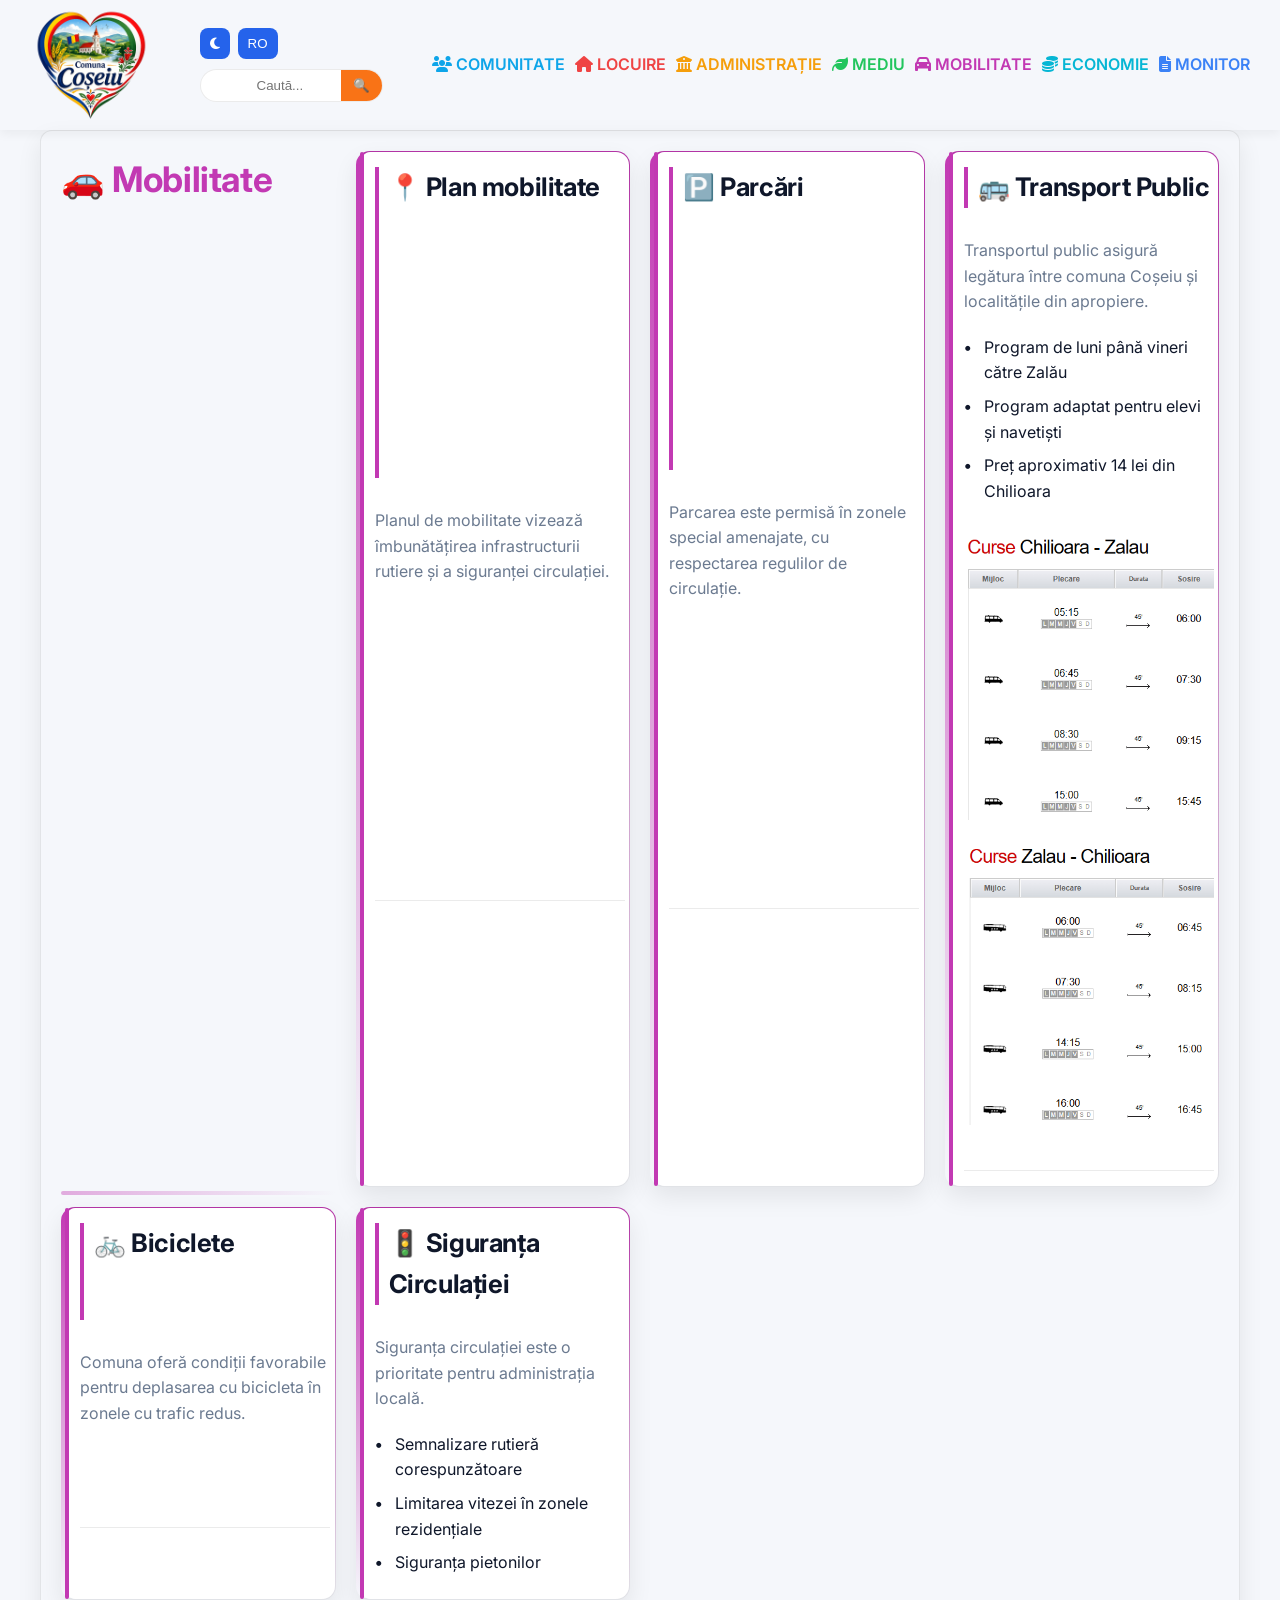
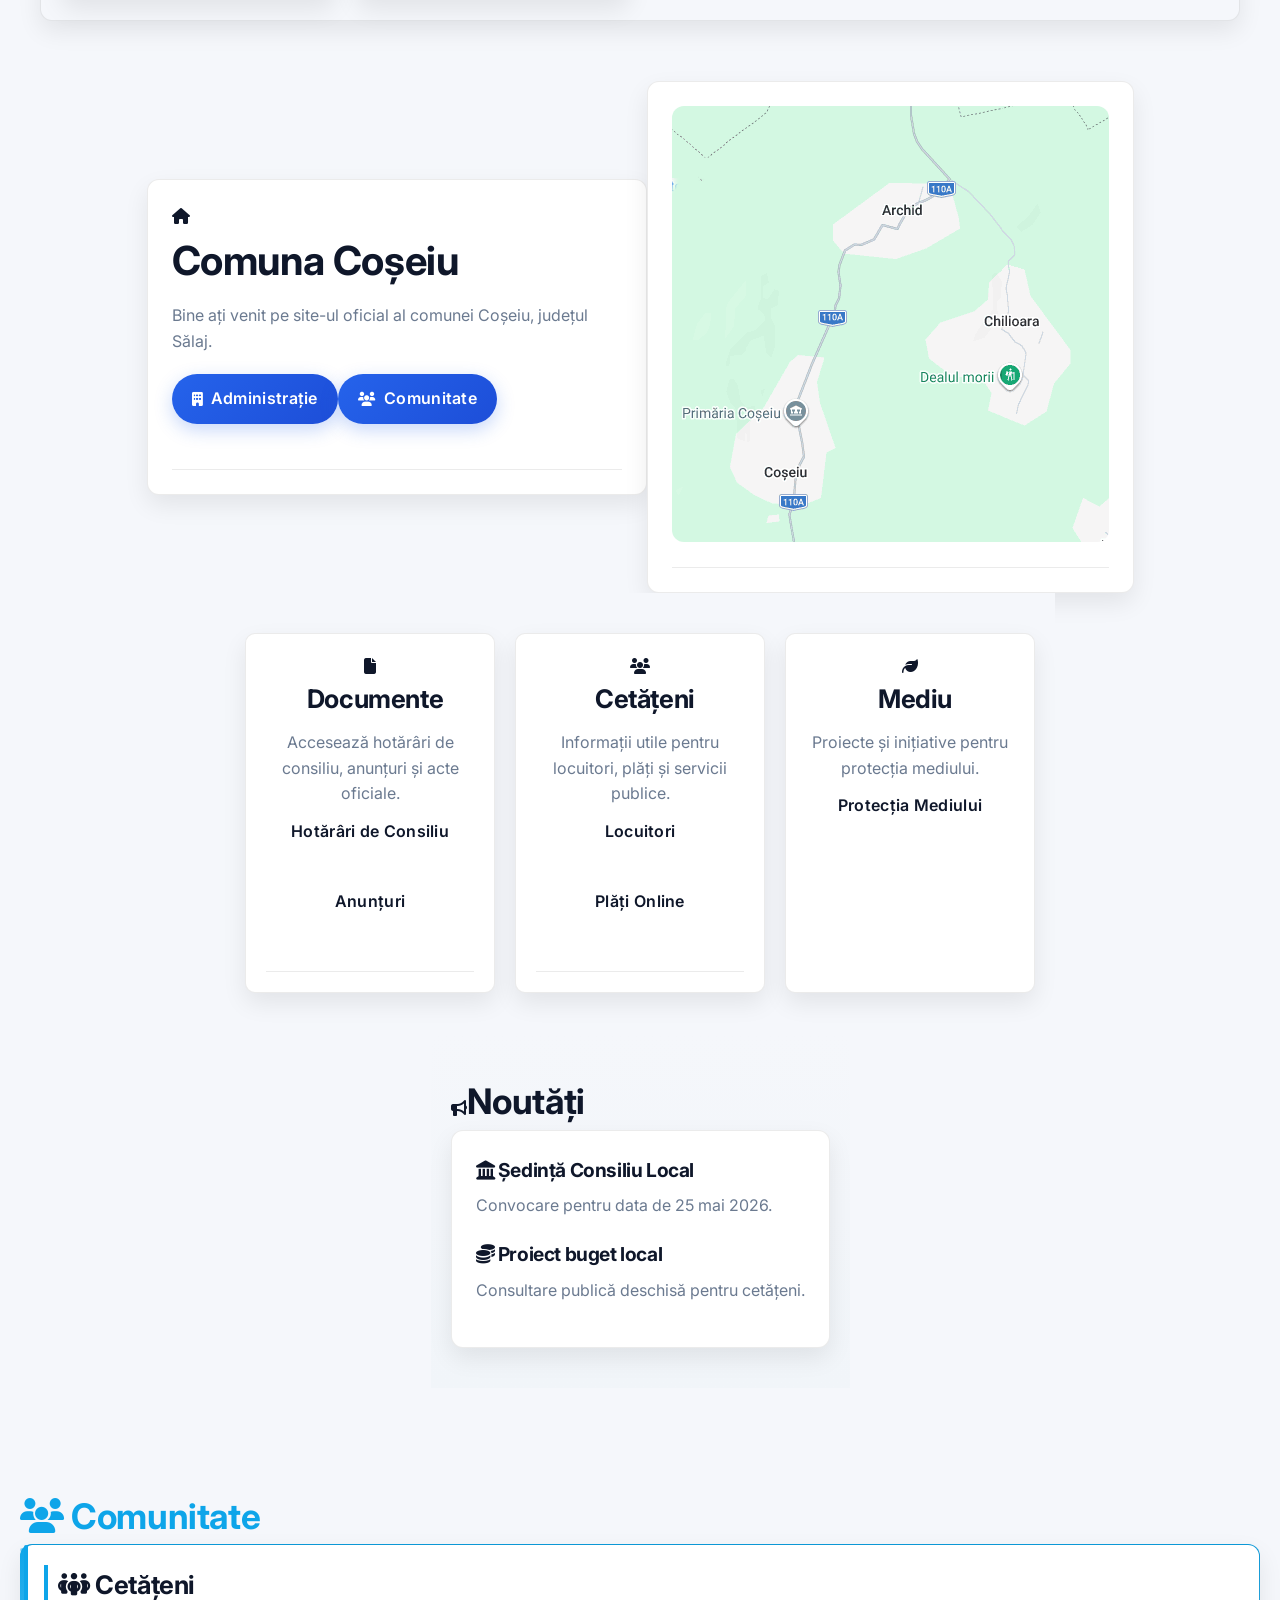
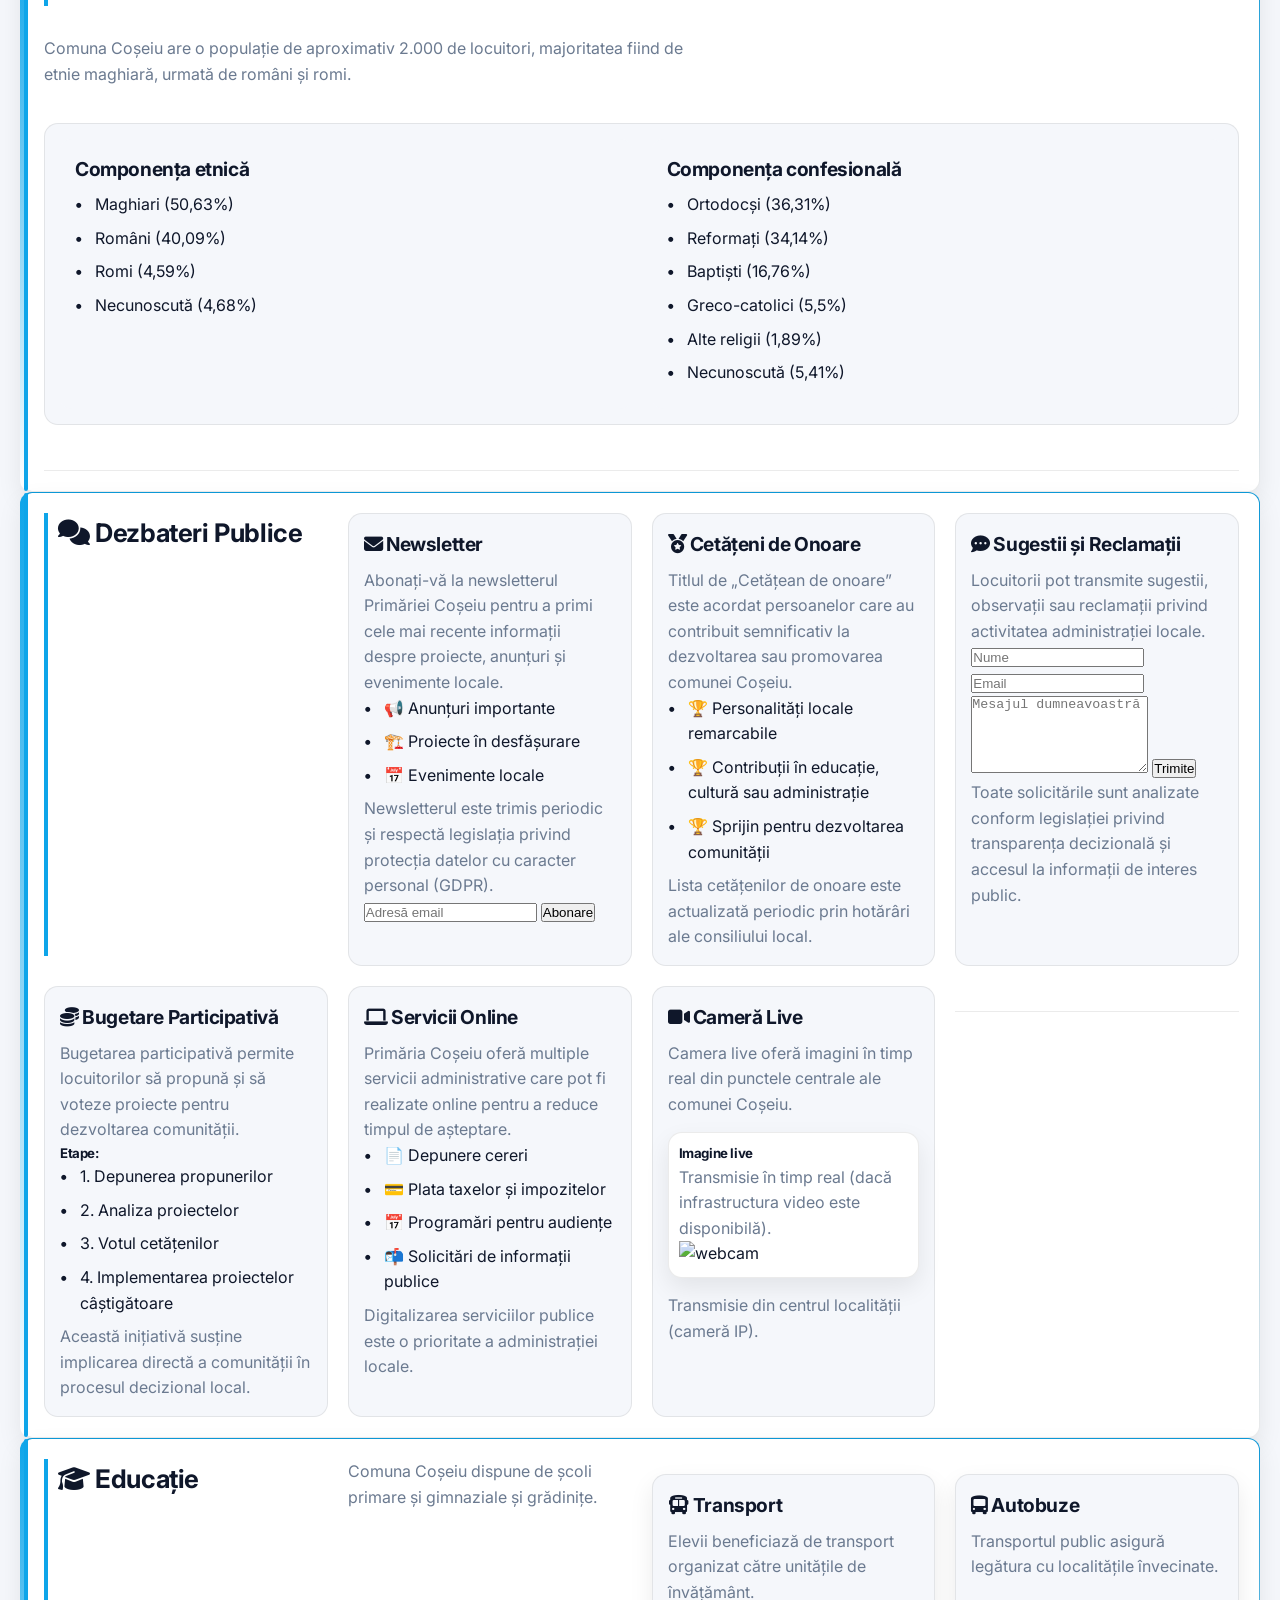
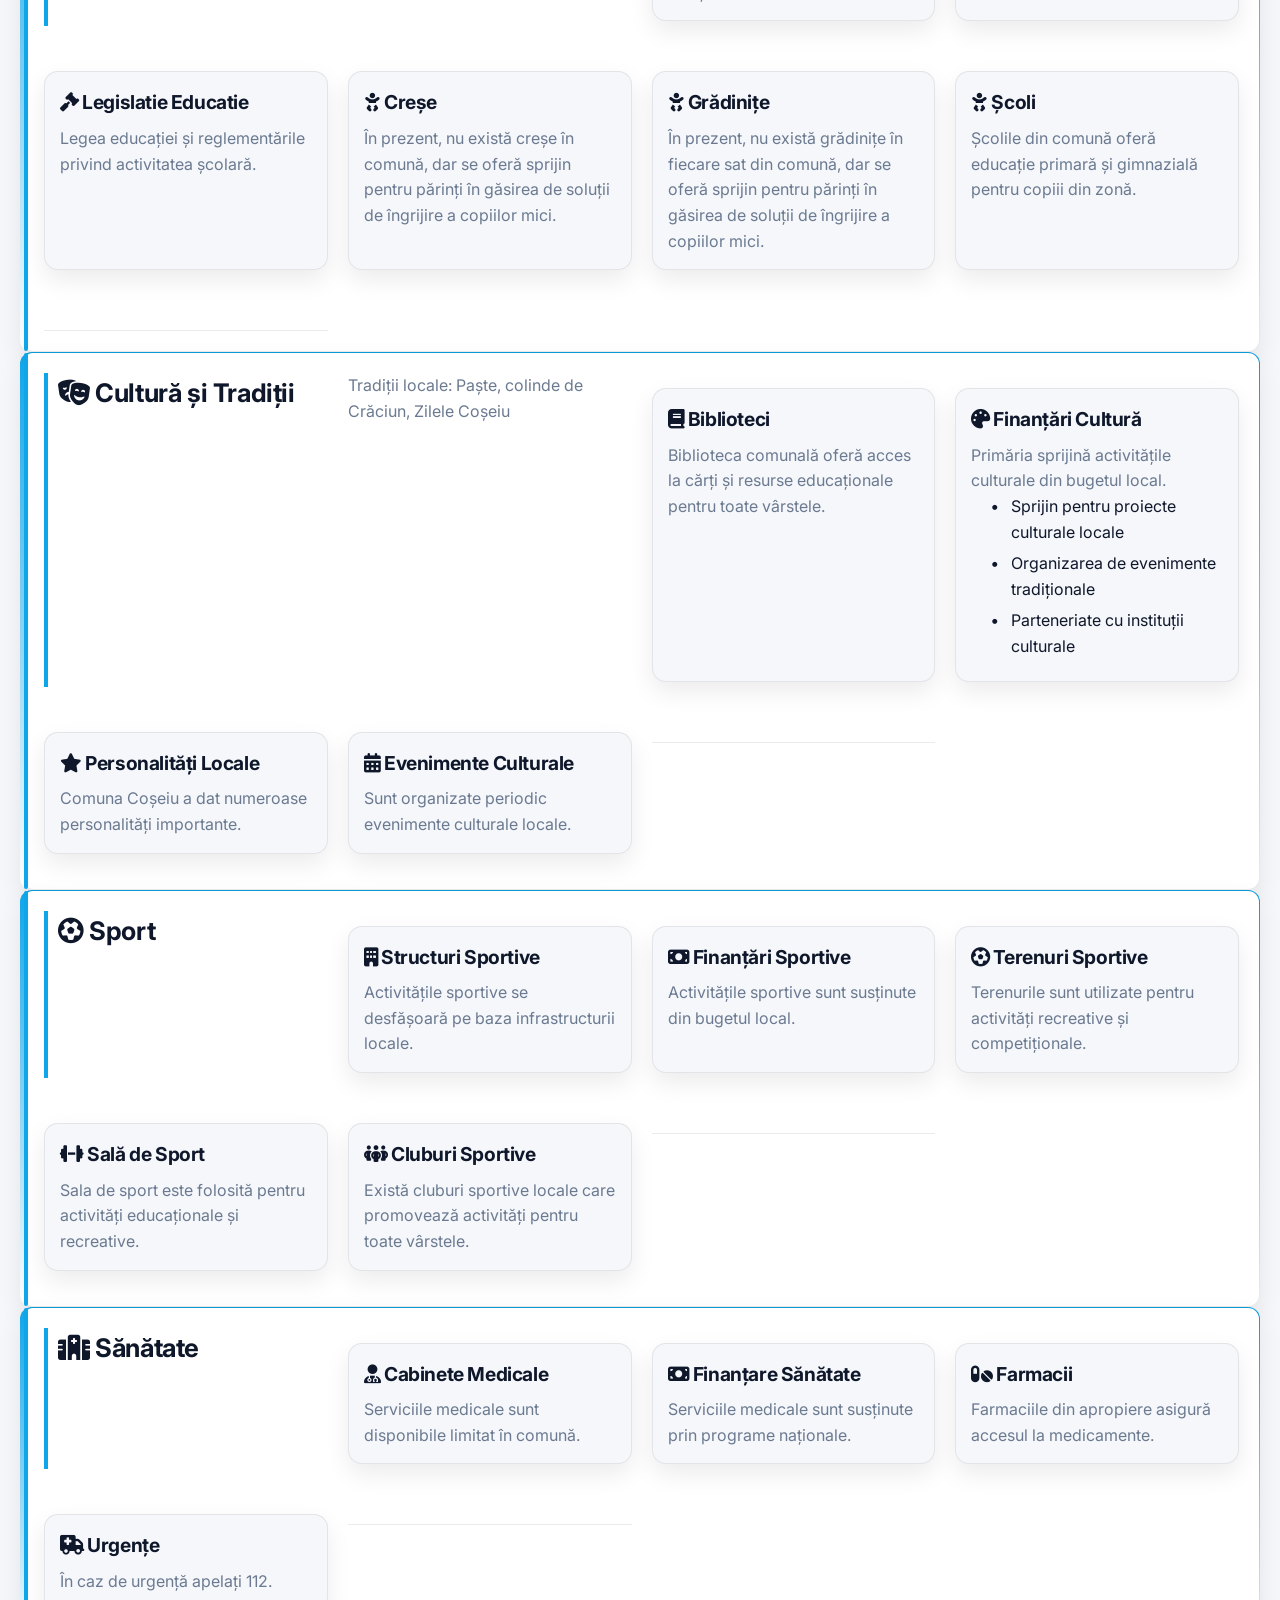
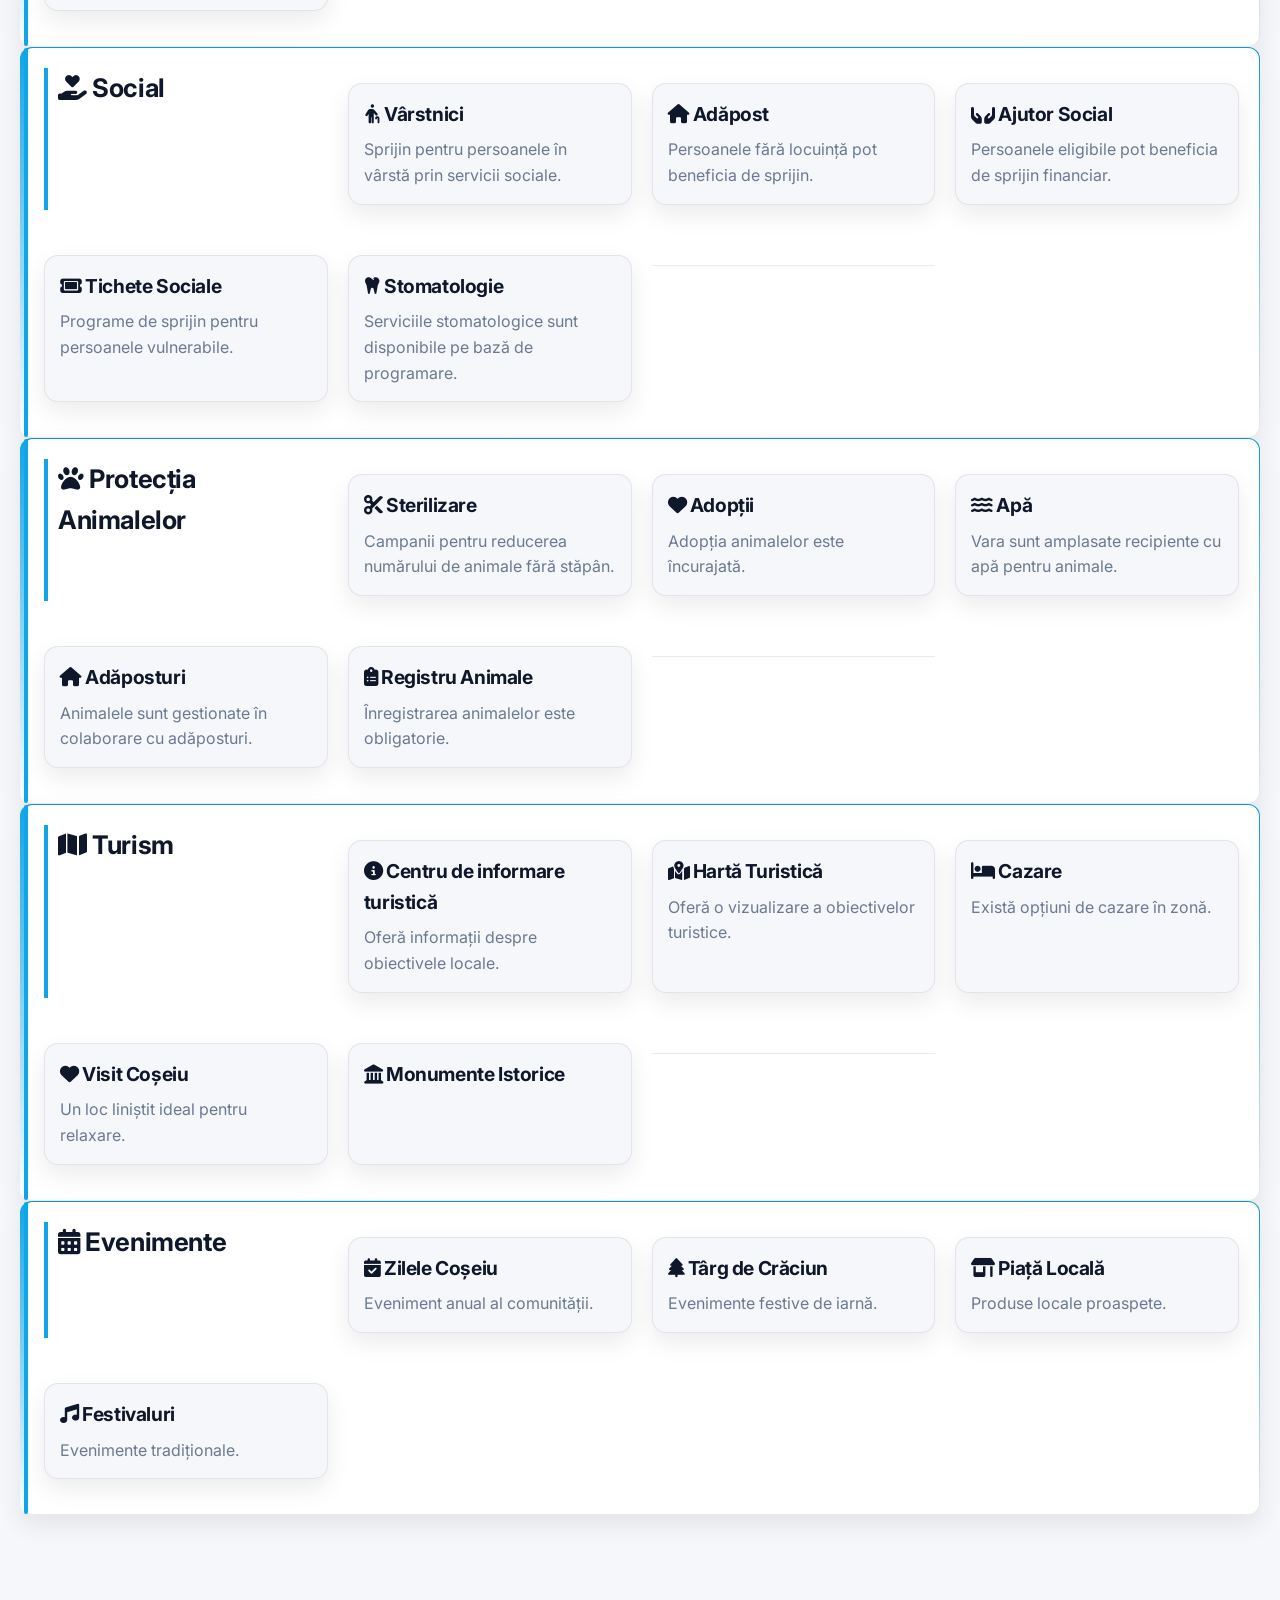
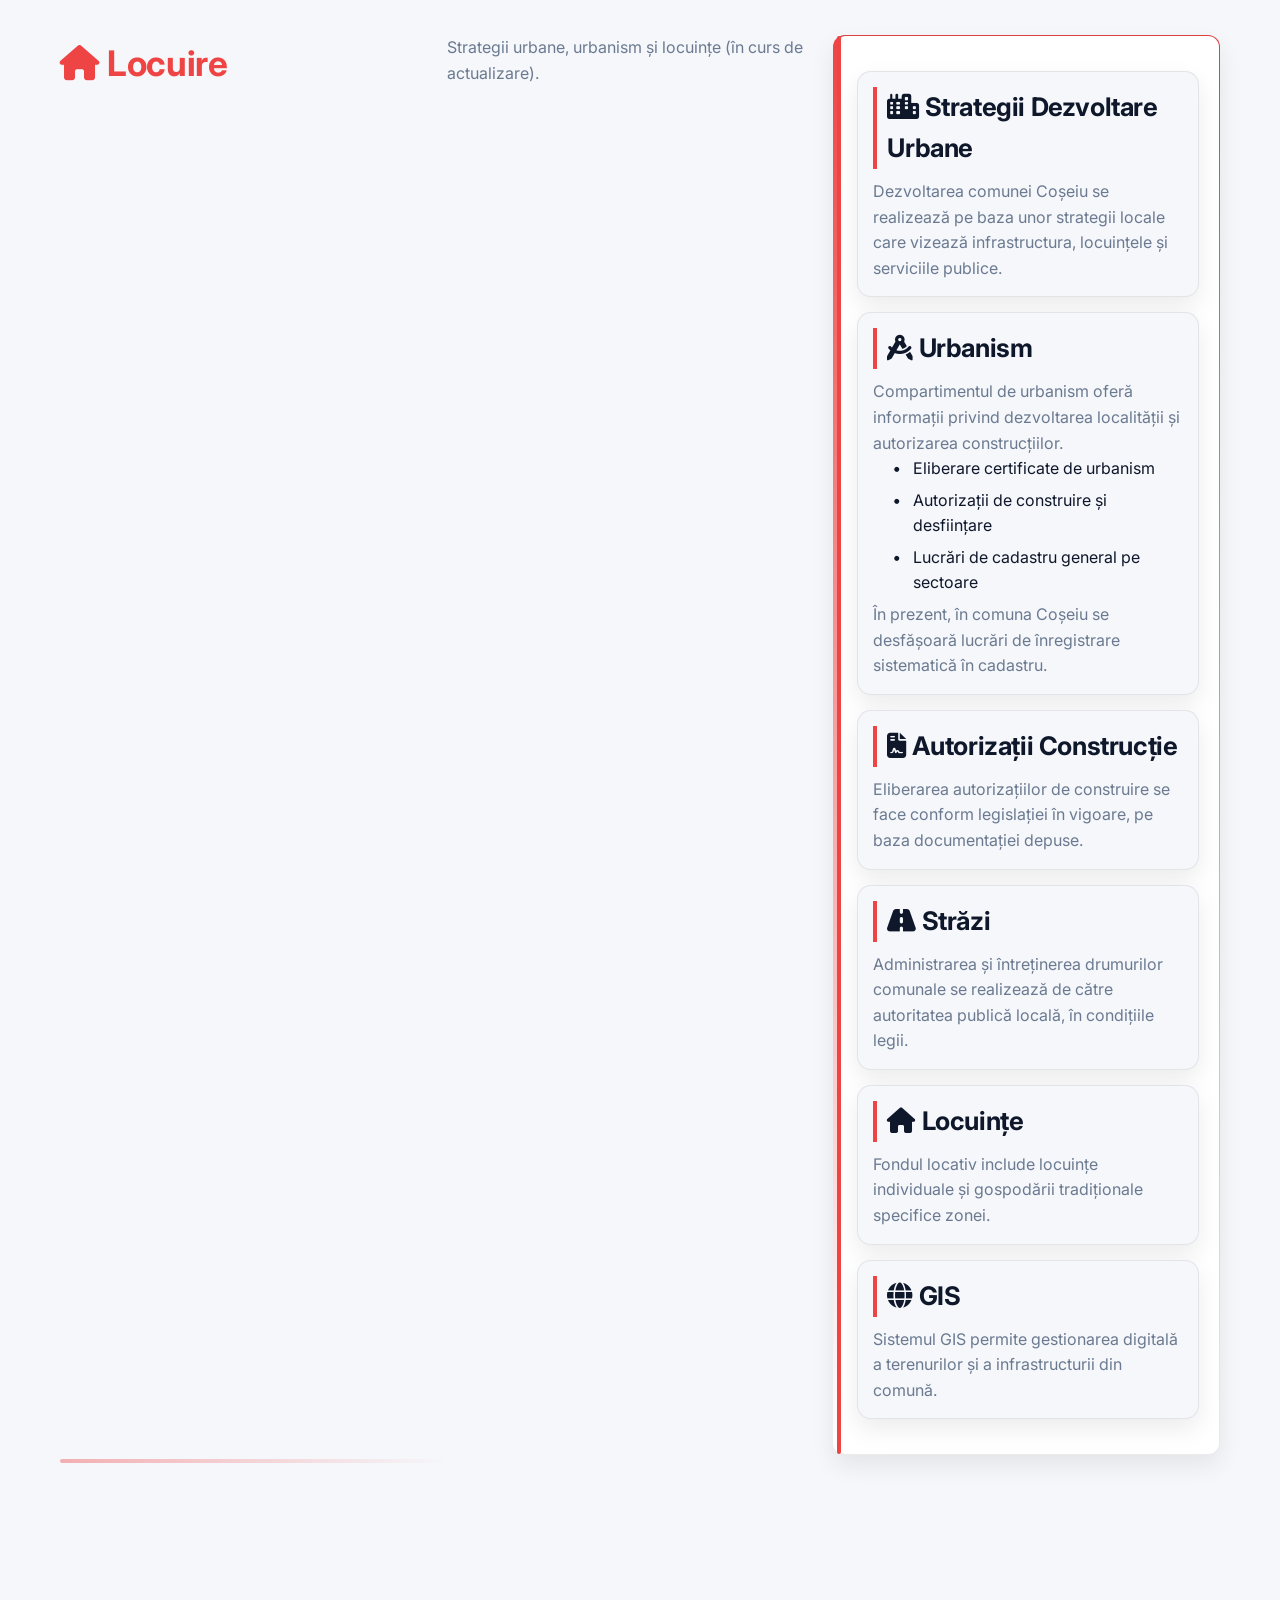
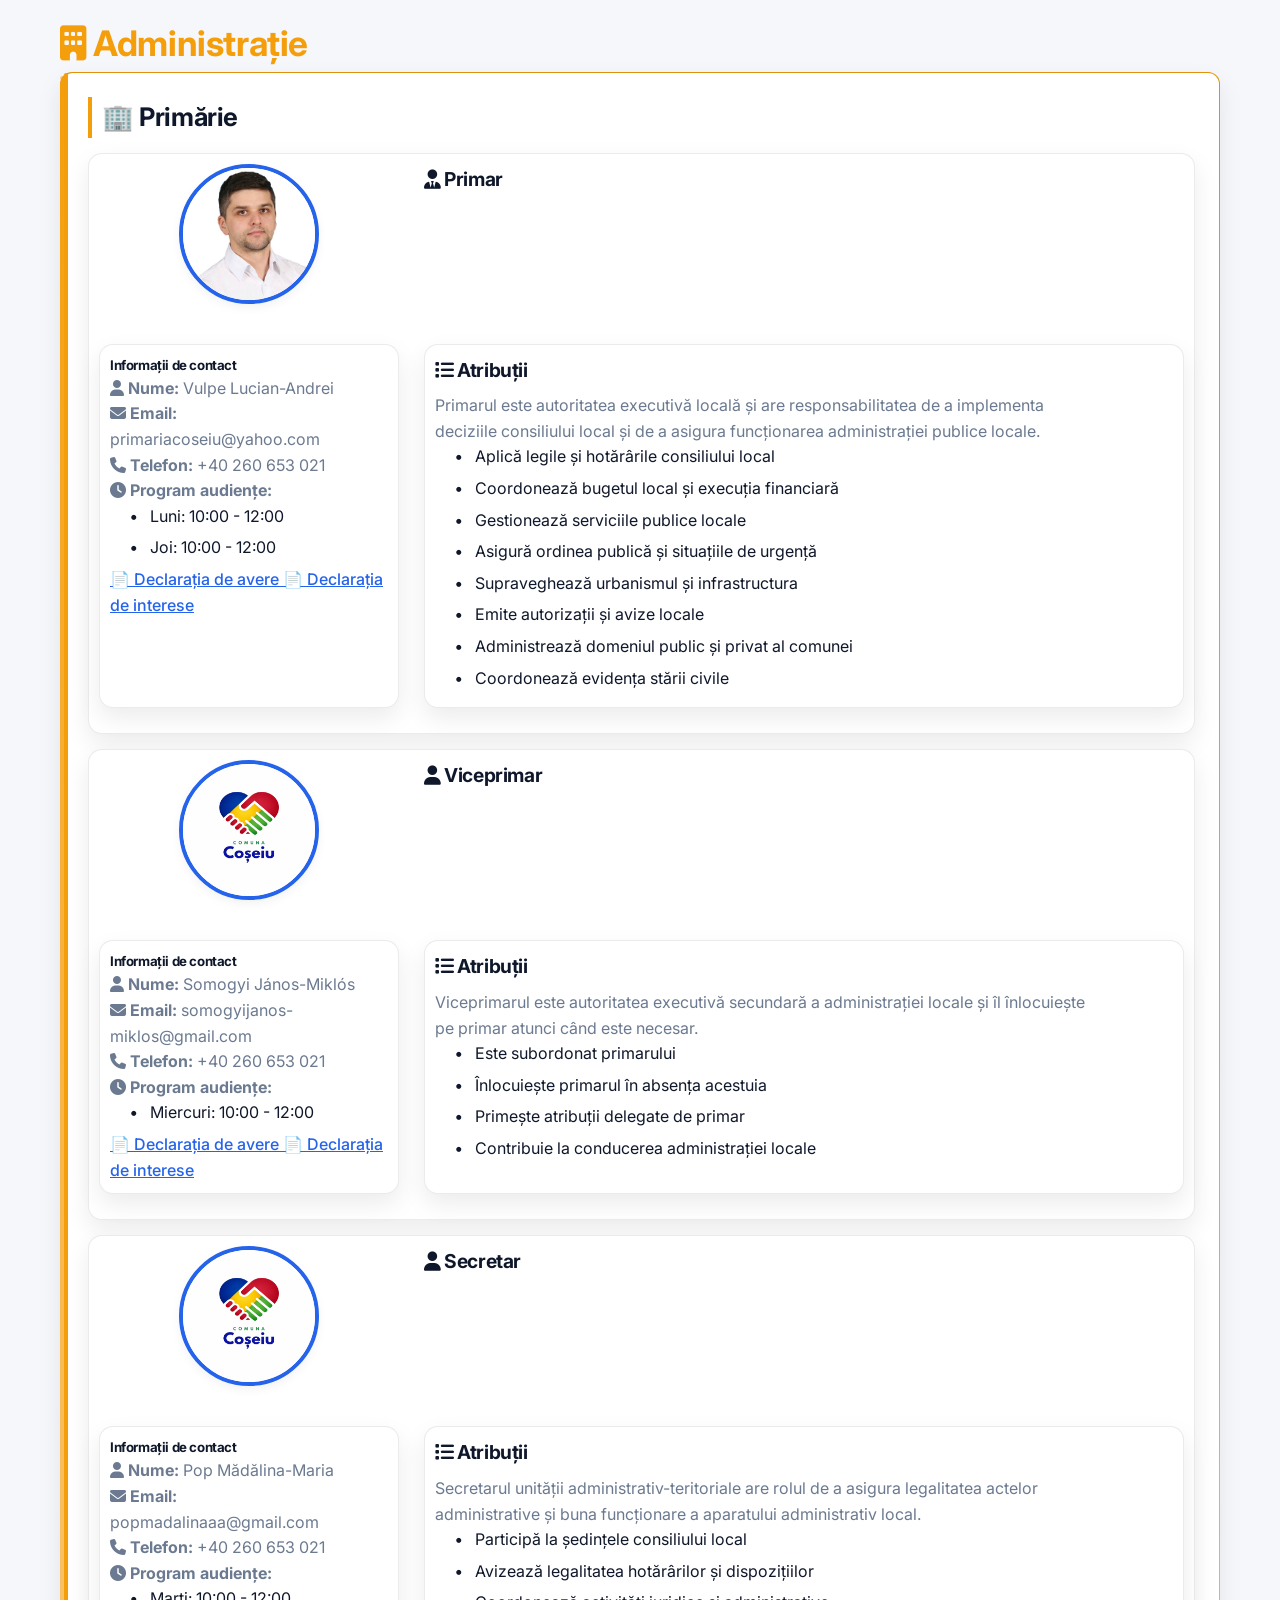
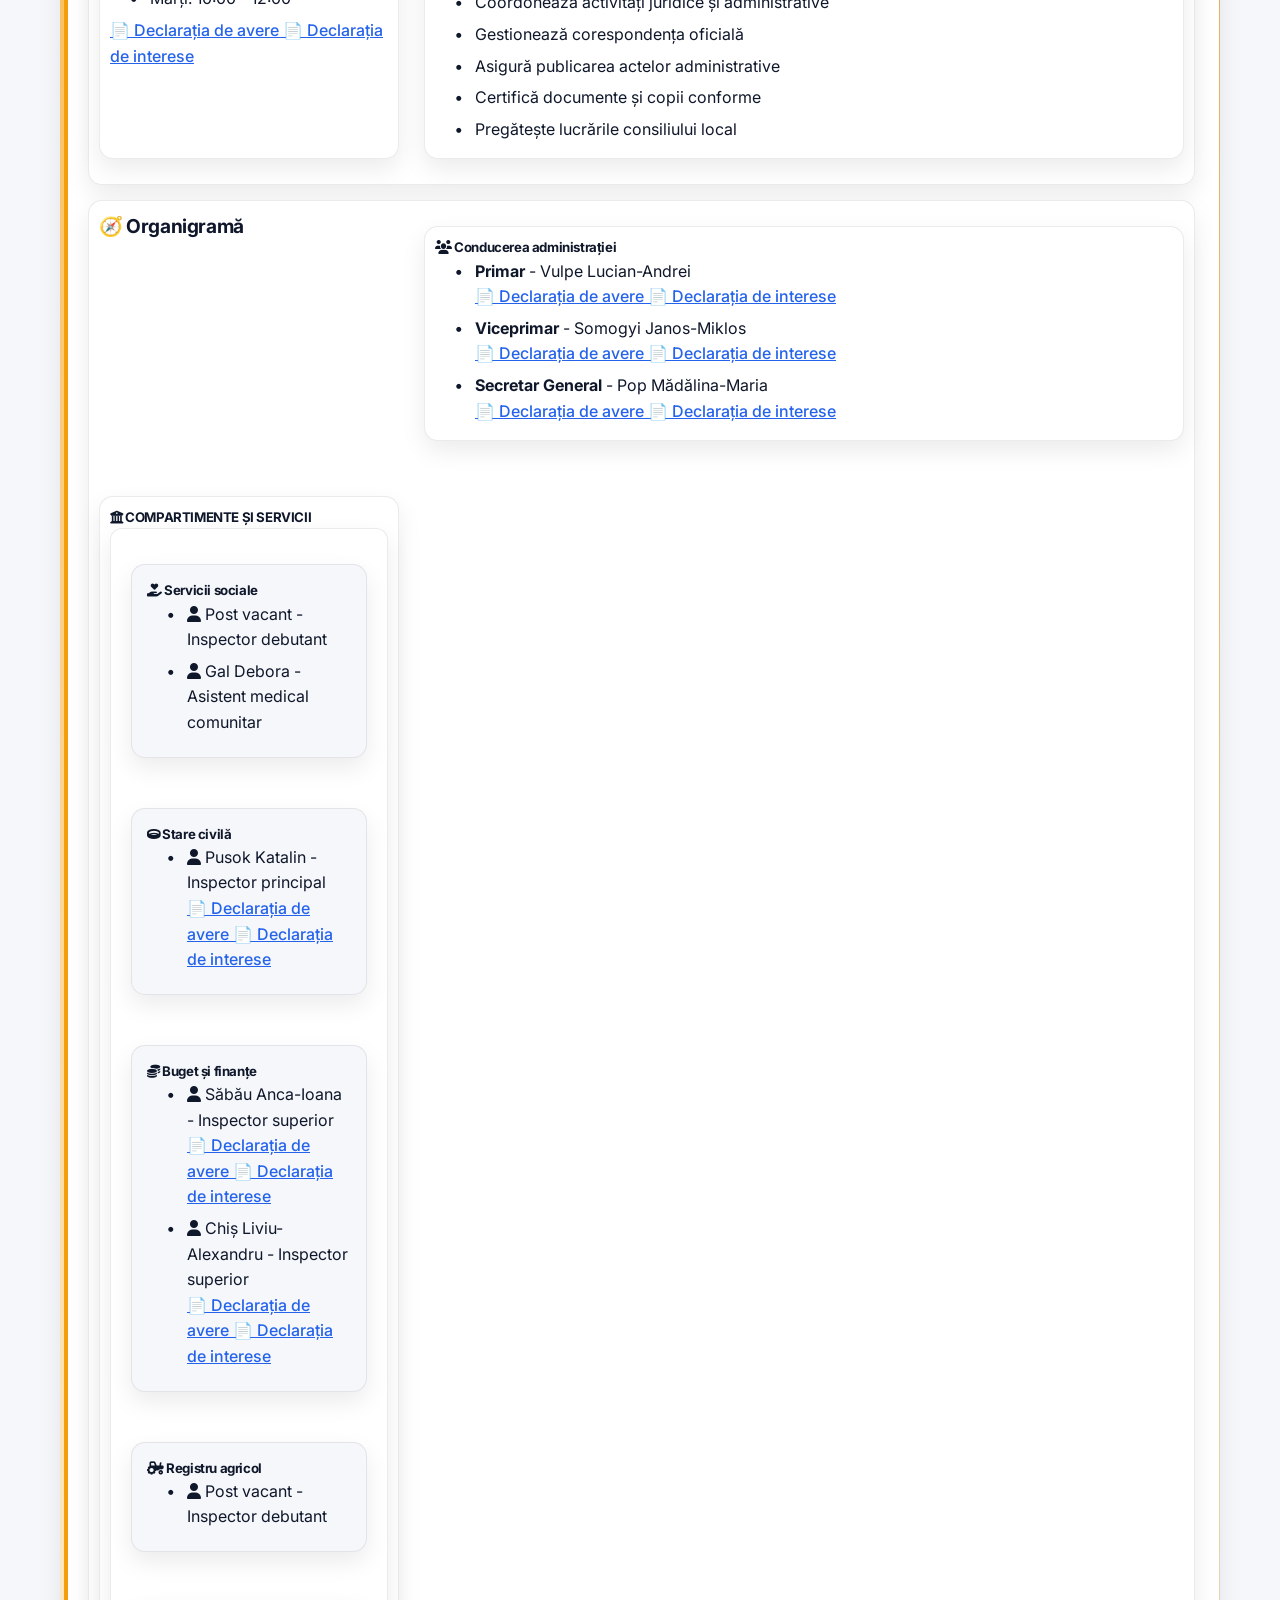
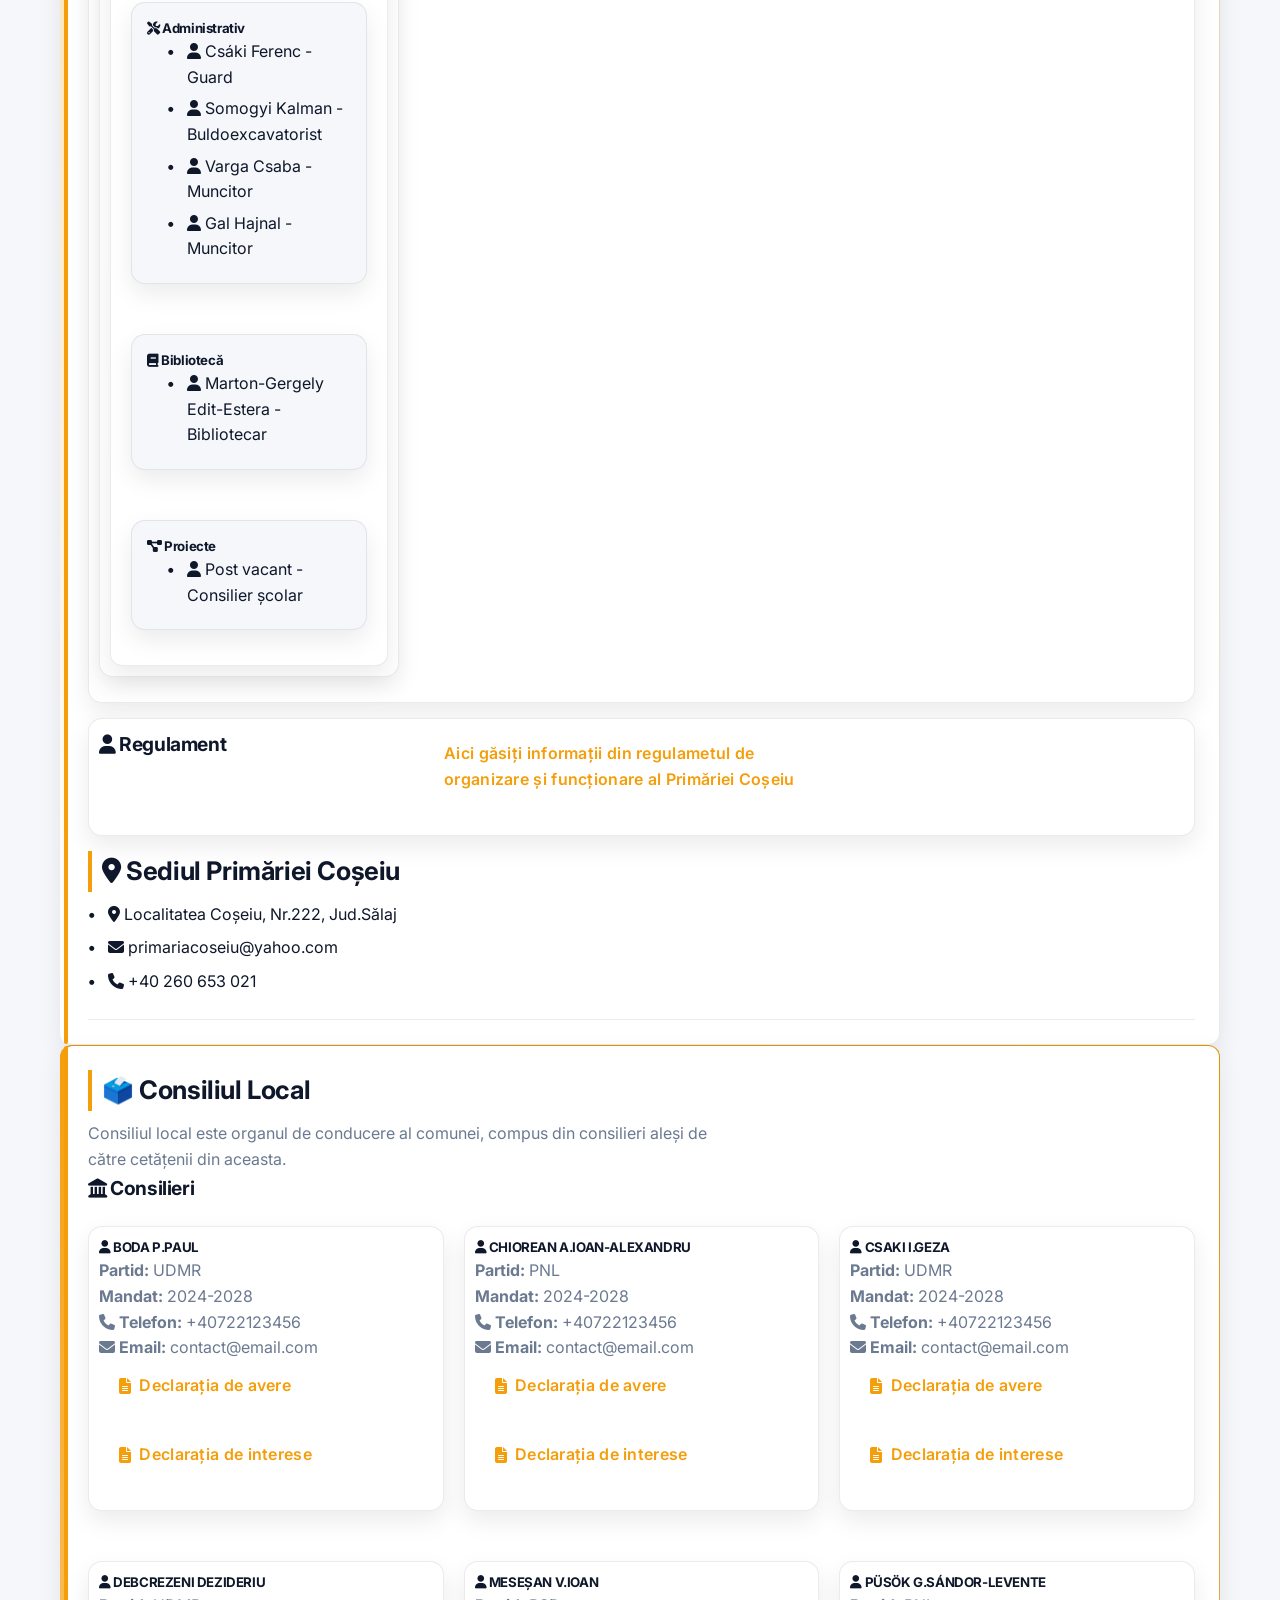
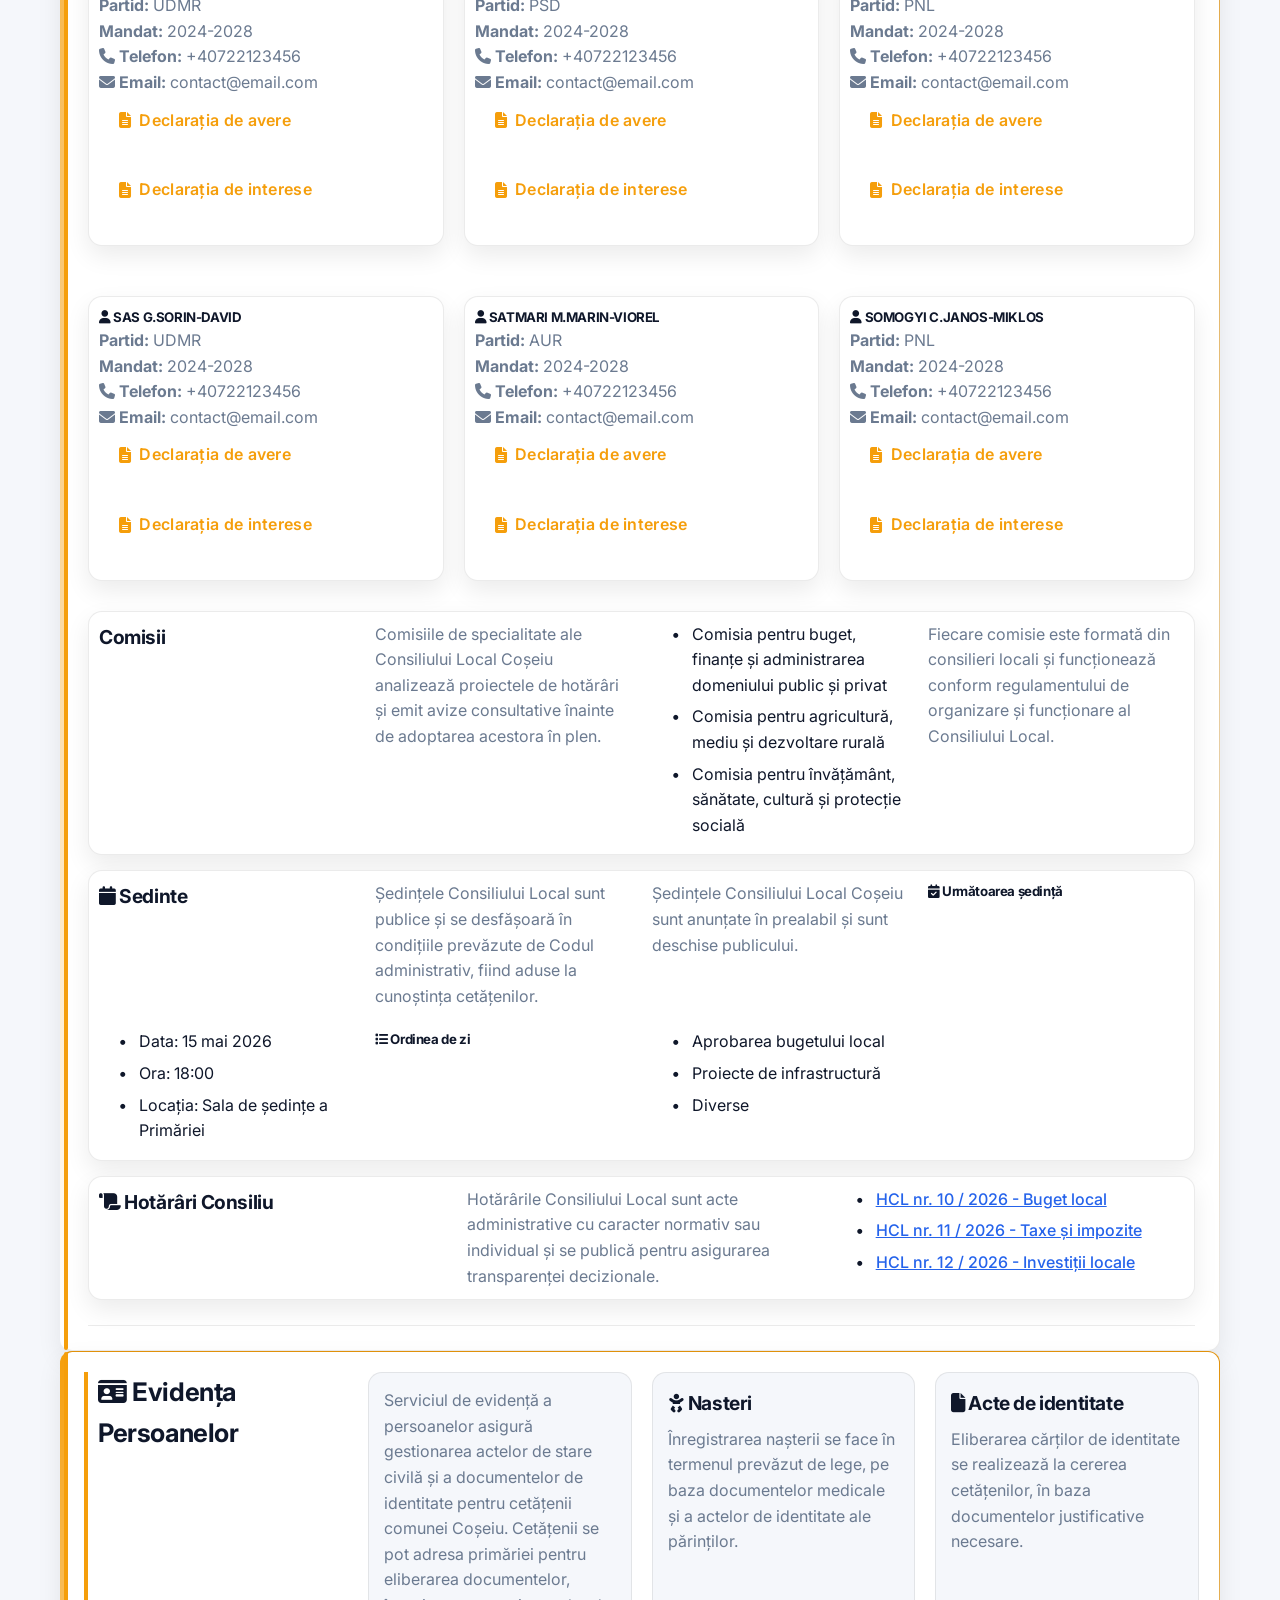
==== commit 7c818c9a: "load sections from loaders and one function" ====
--- a/index.html
+++ b/index.html
@@ -30,12 +30,12 @@
 
   <body>
     <div id="header-container"></div>
-    <div id="mediu-container"></div>
+    <div id="mobilitate-container"></div>
     <div id="home-container"></div>
     <div id="comunitate-container"></div>
     <div id="locuire-container"></div>
     <div id="administratie-container"></div>
-    <div id="mobilitate-container"></div>
+    <div id="mediu-container"></div>
     <div id="economie-container"></div>
     <div id="monitor-container"></div>
     <div id="footer-container"></div>
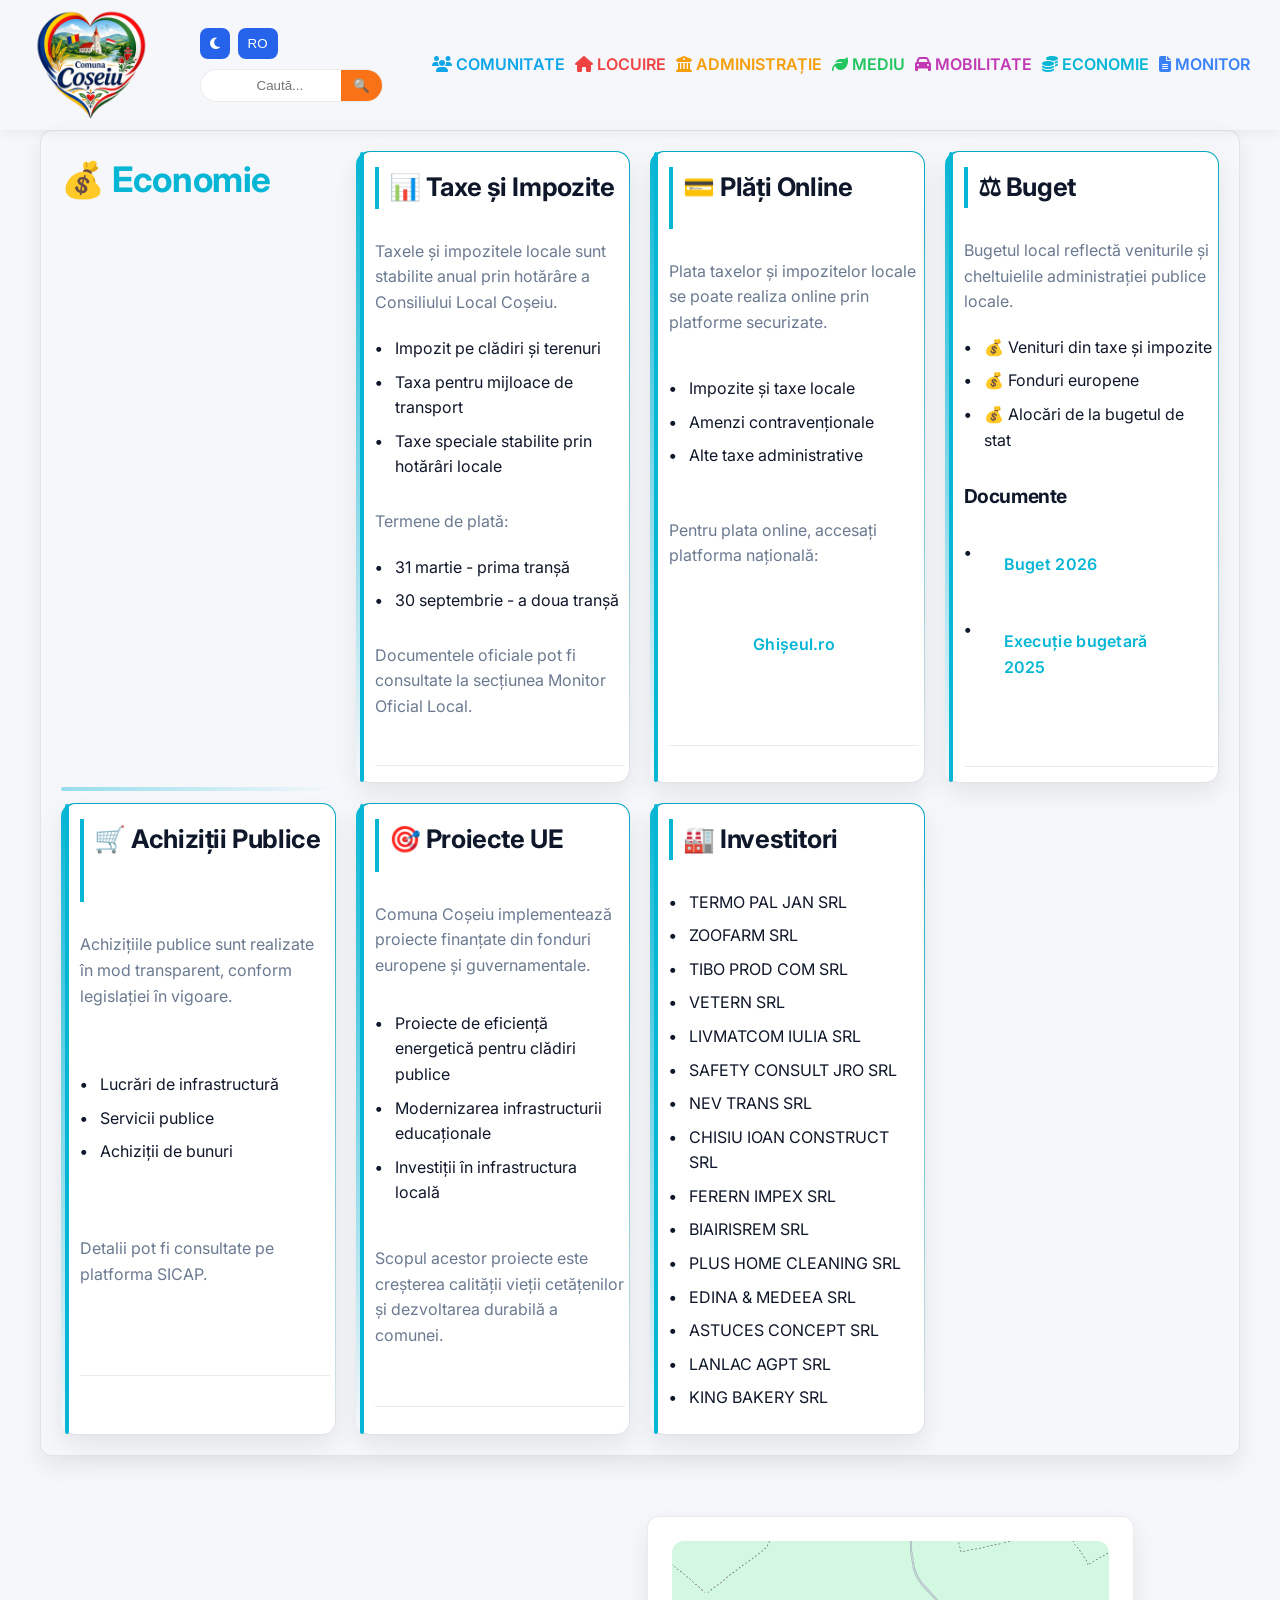
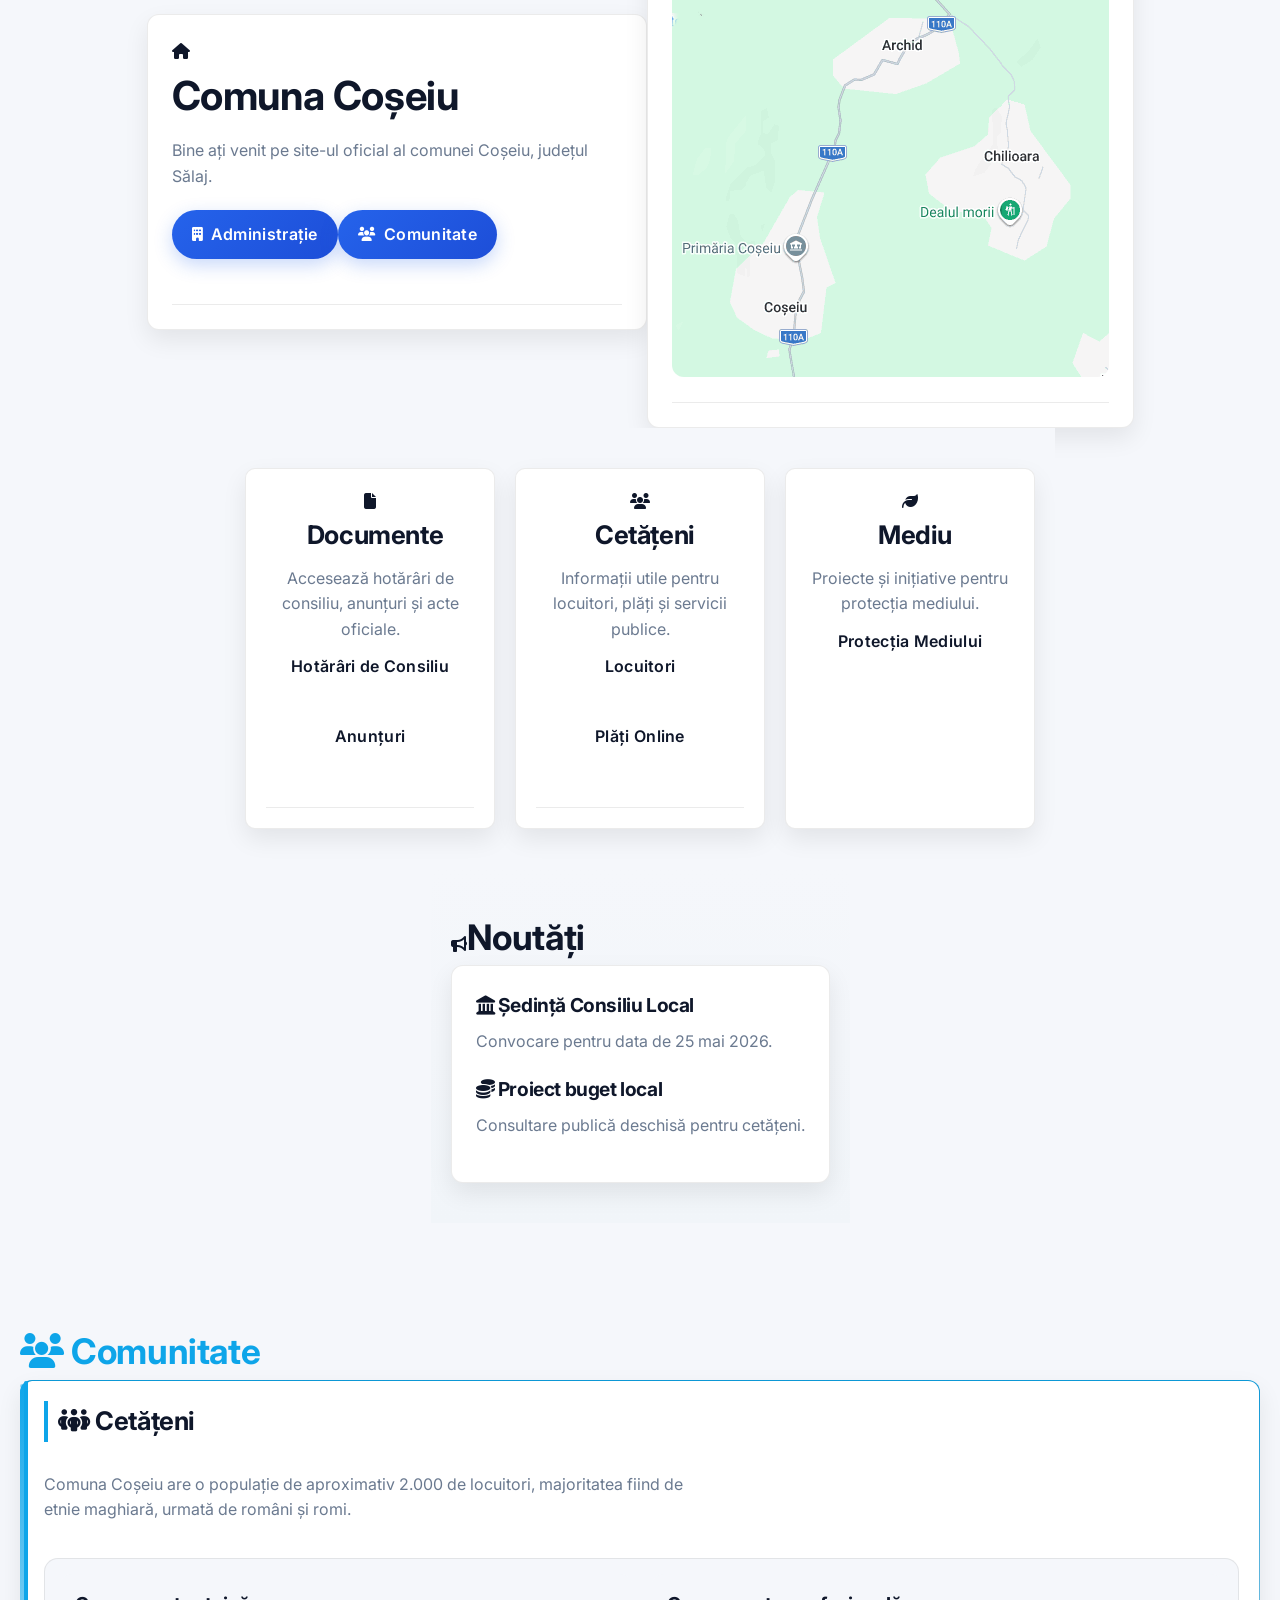
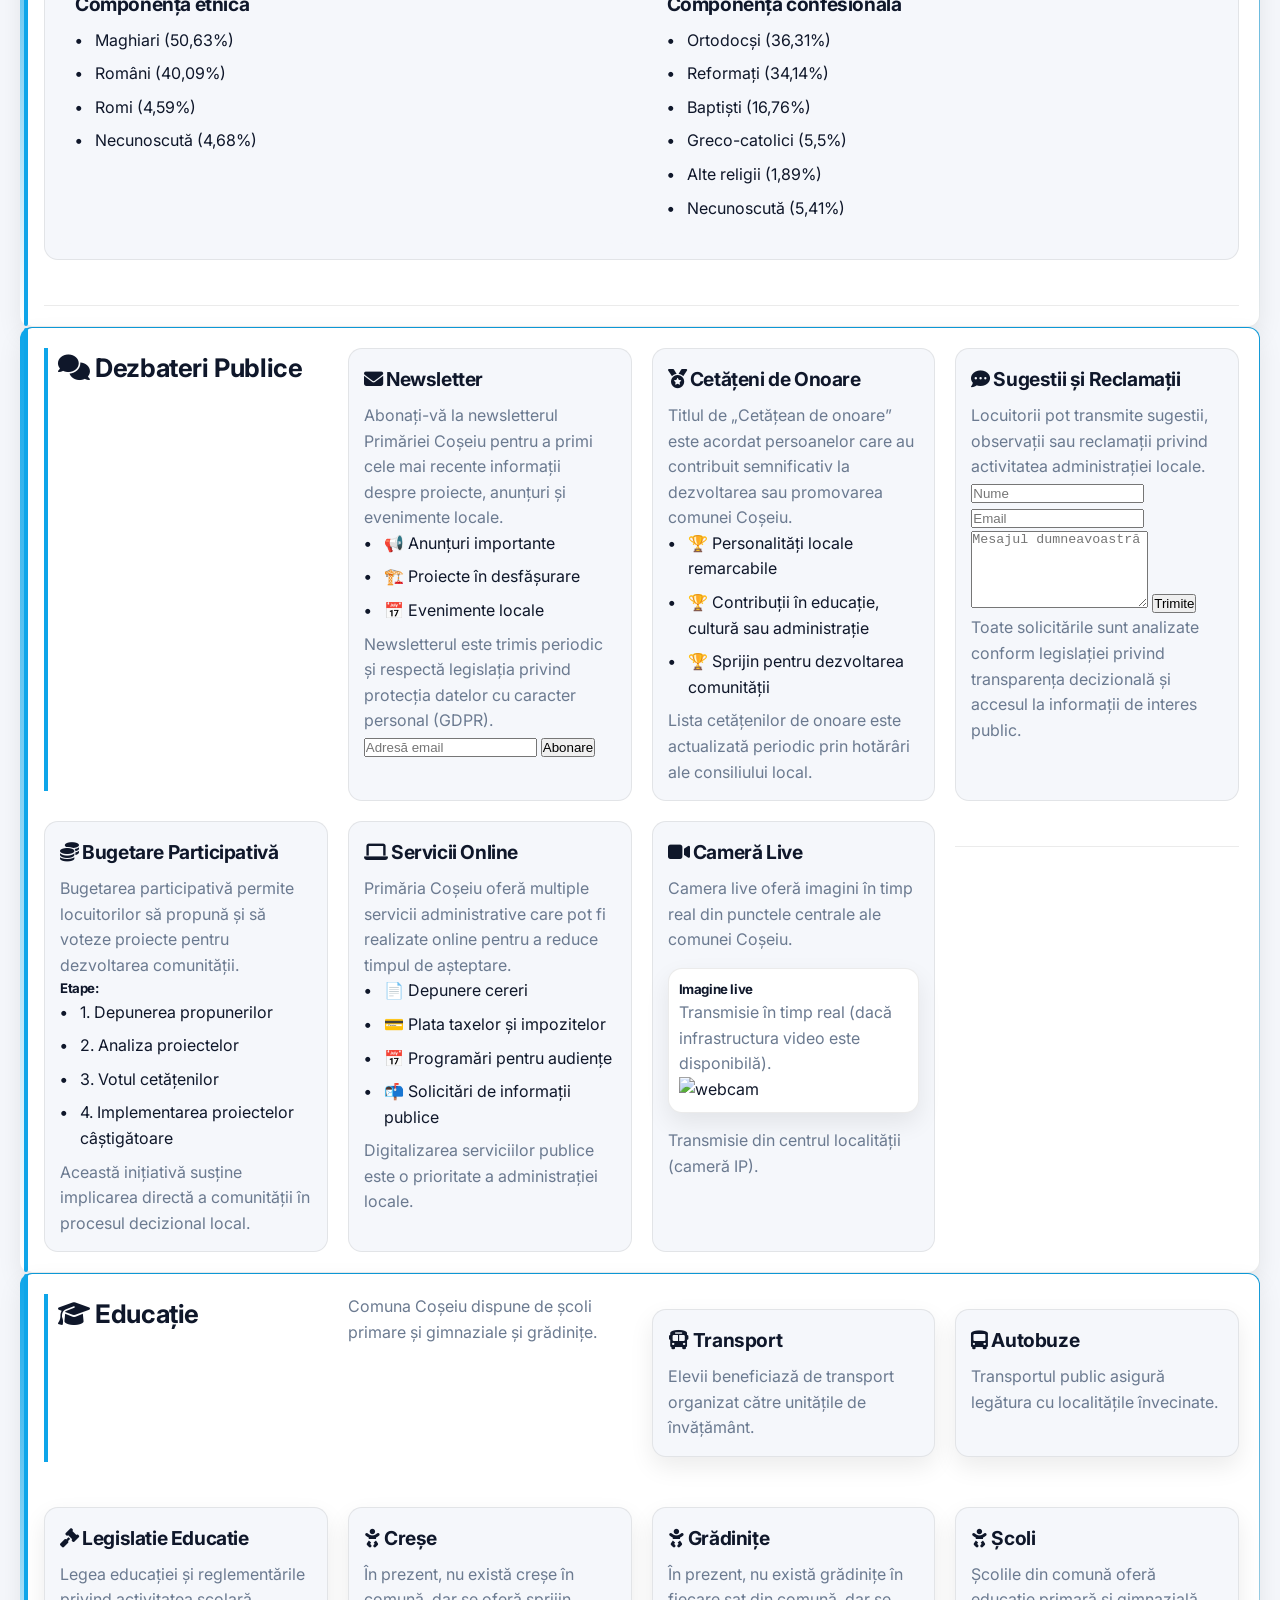
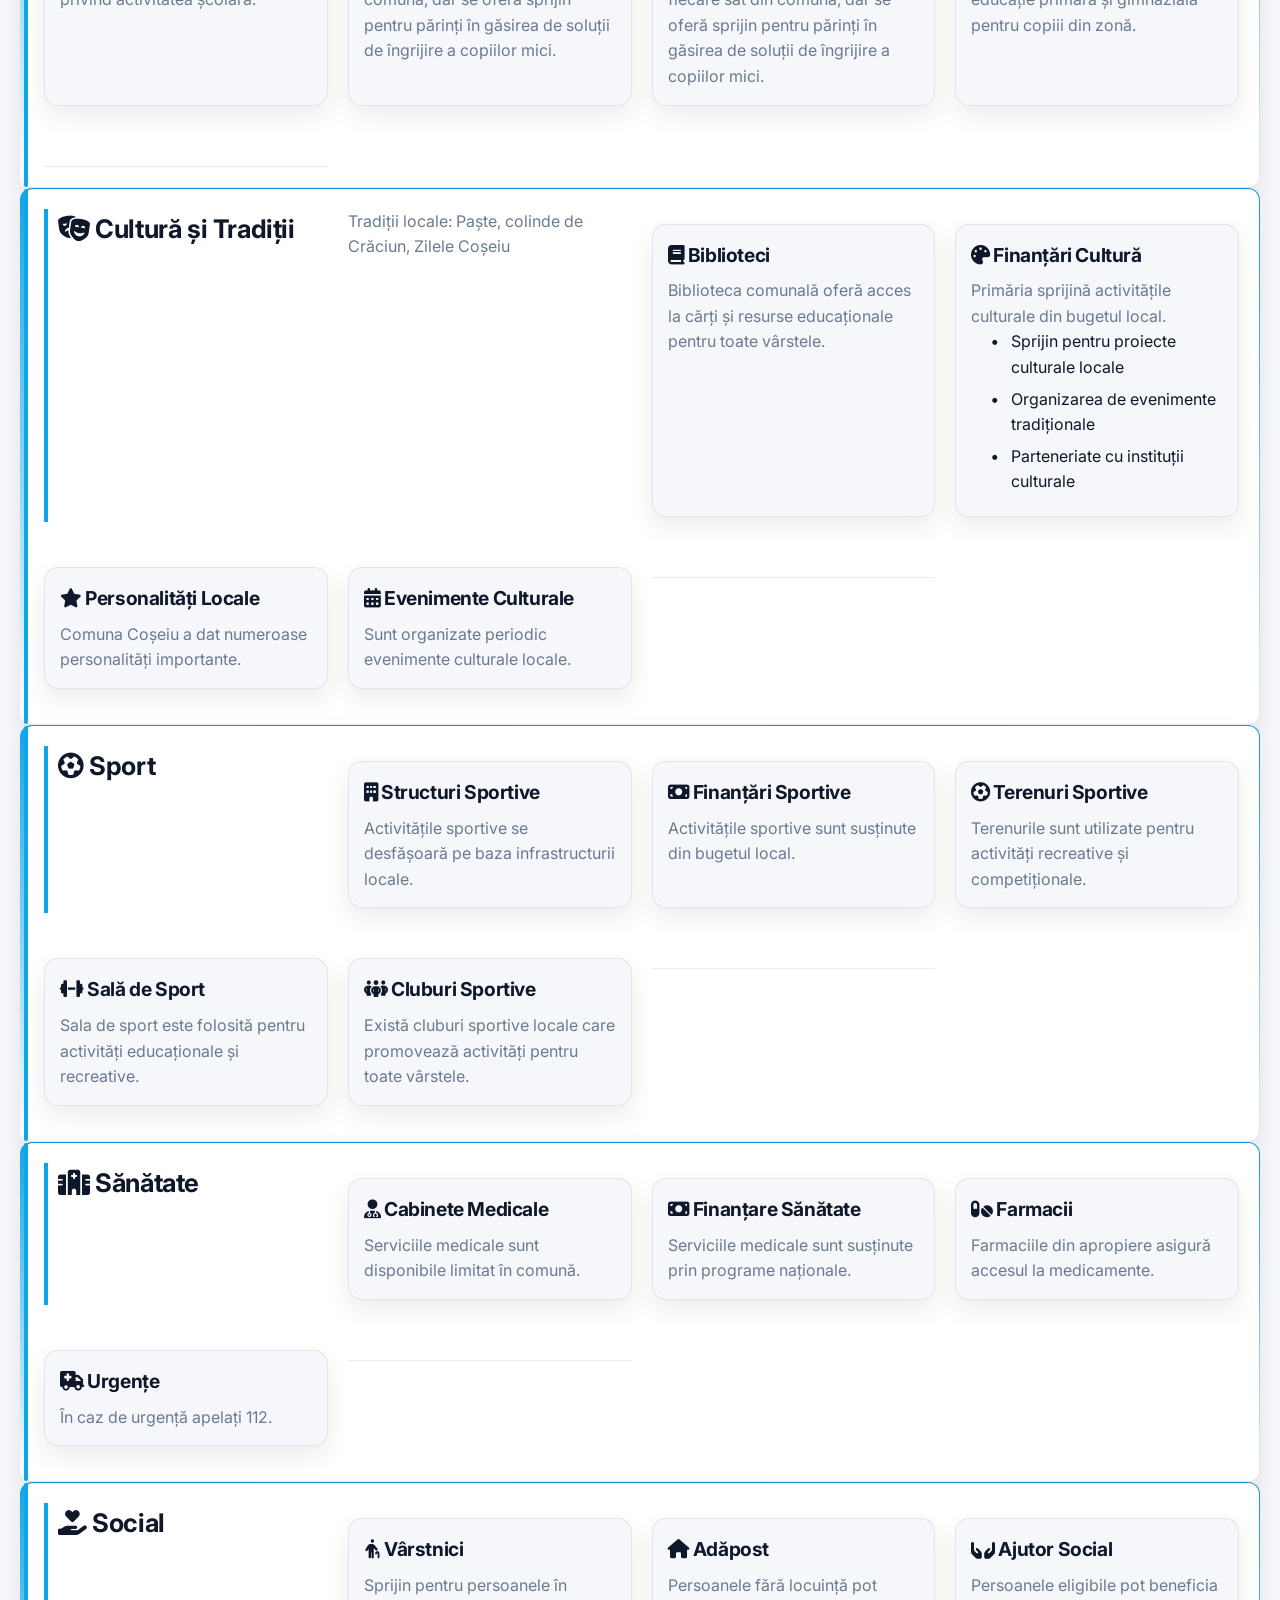
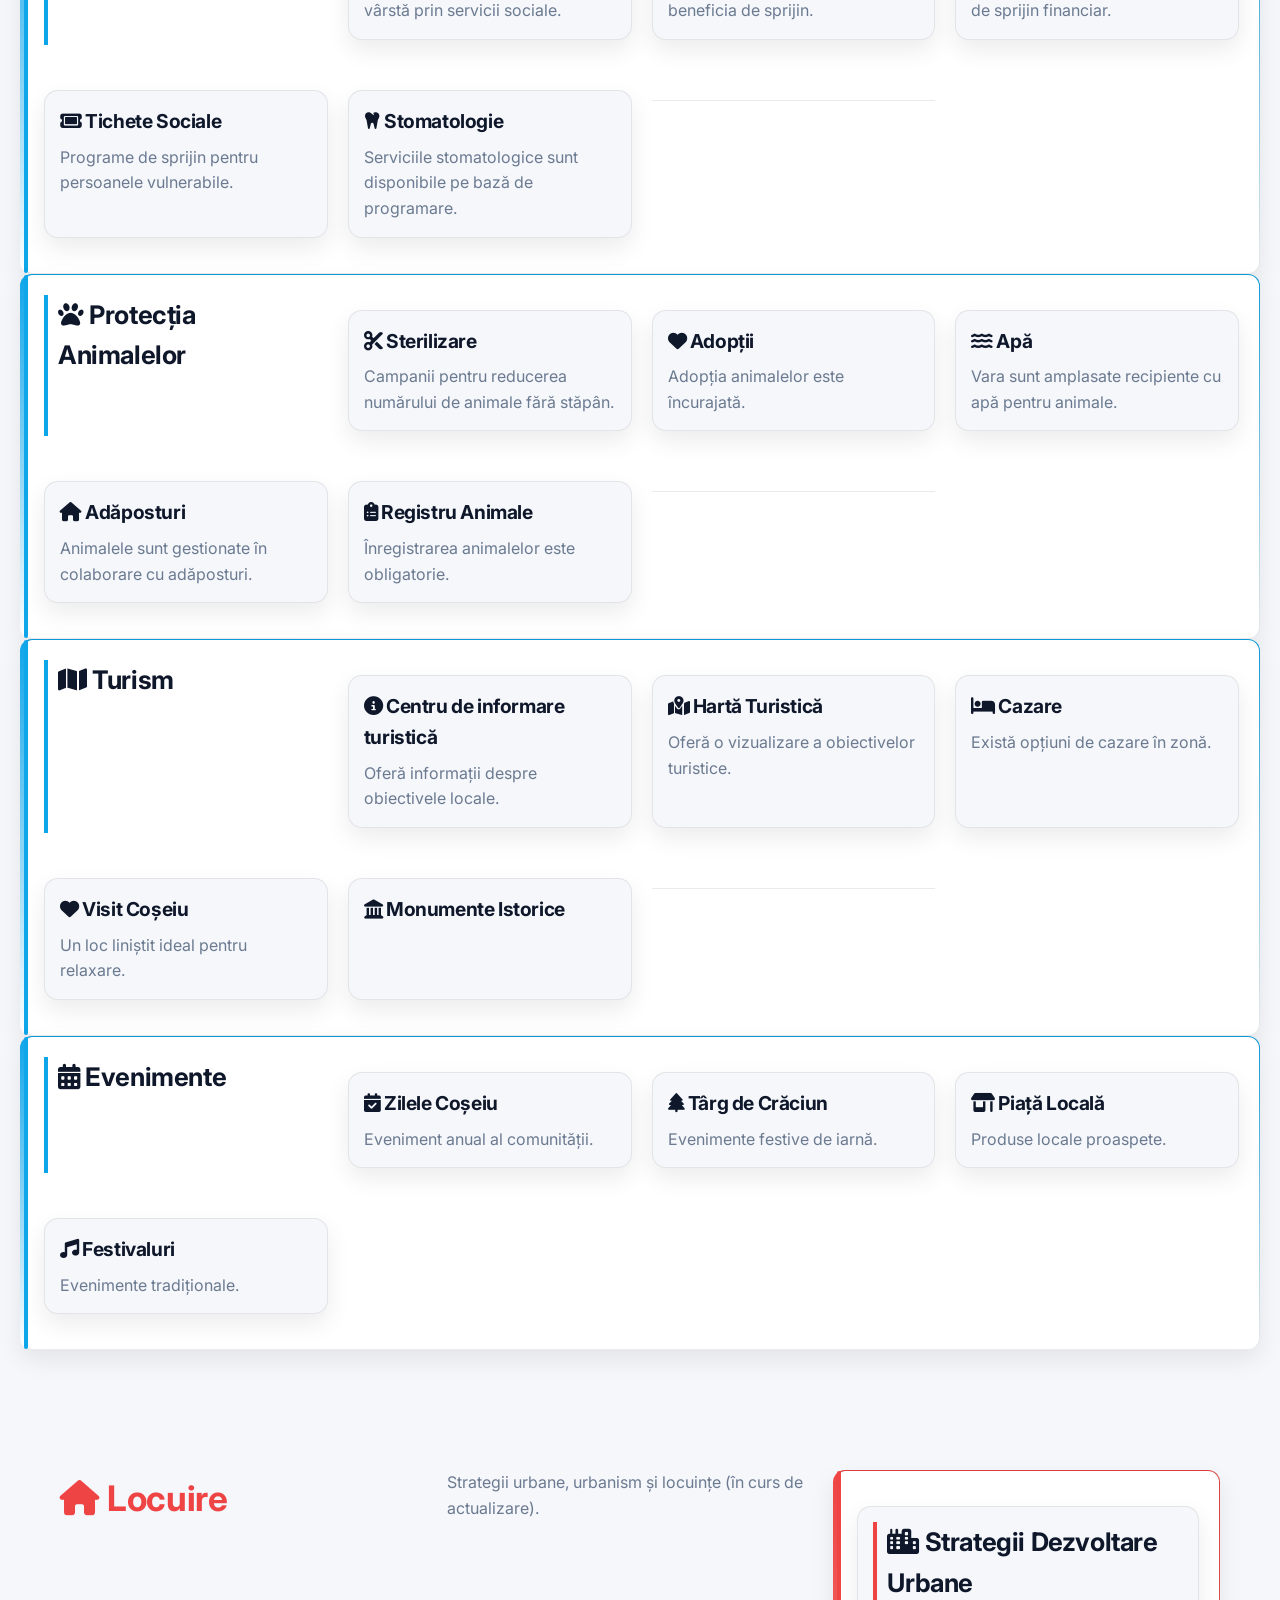
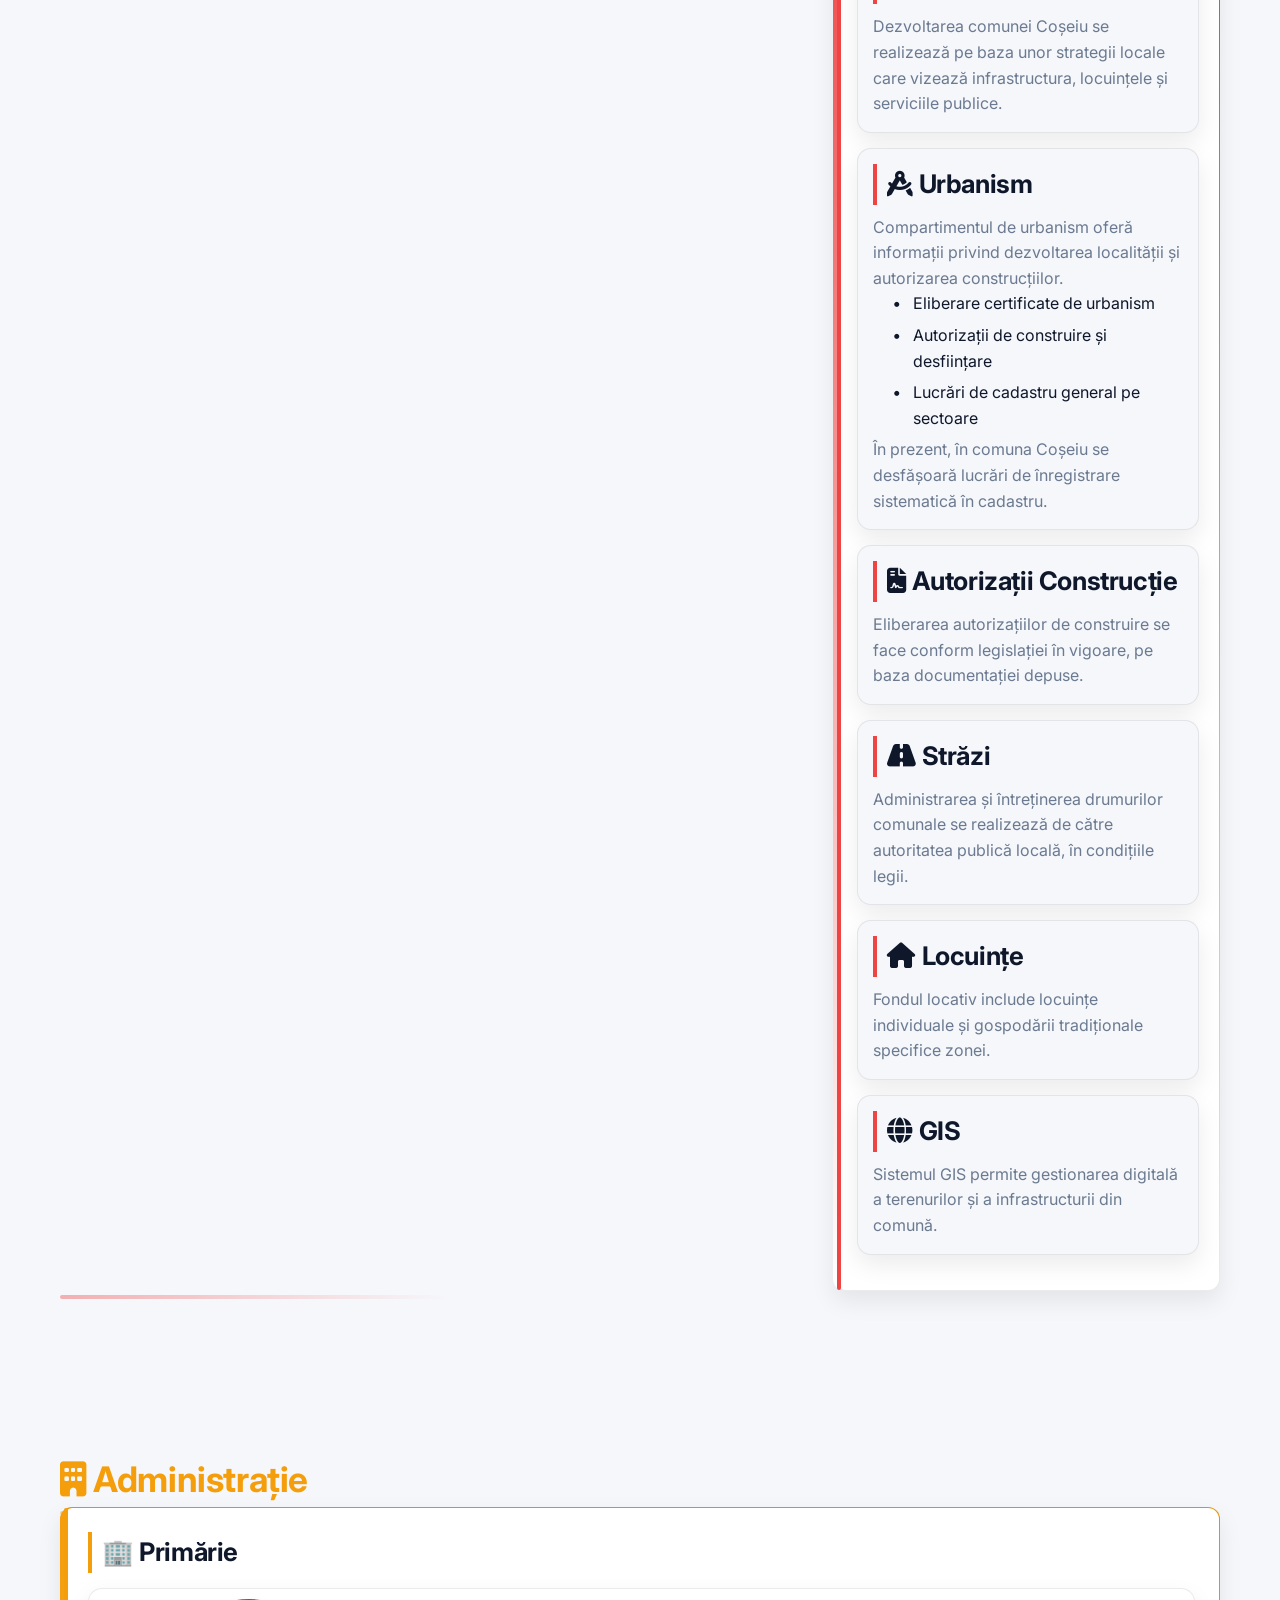
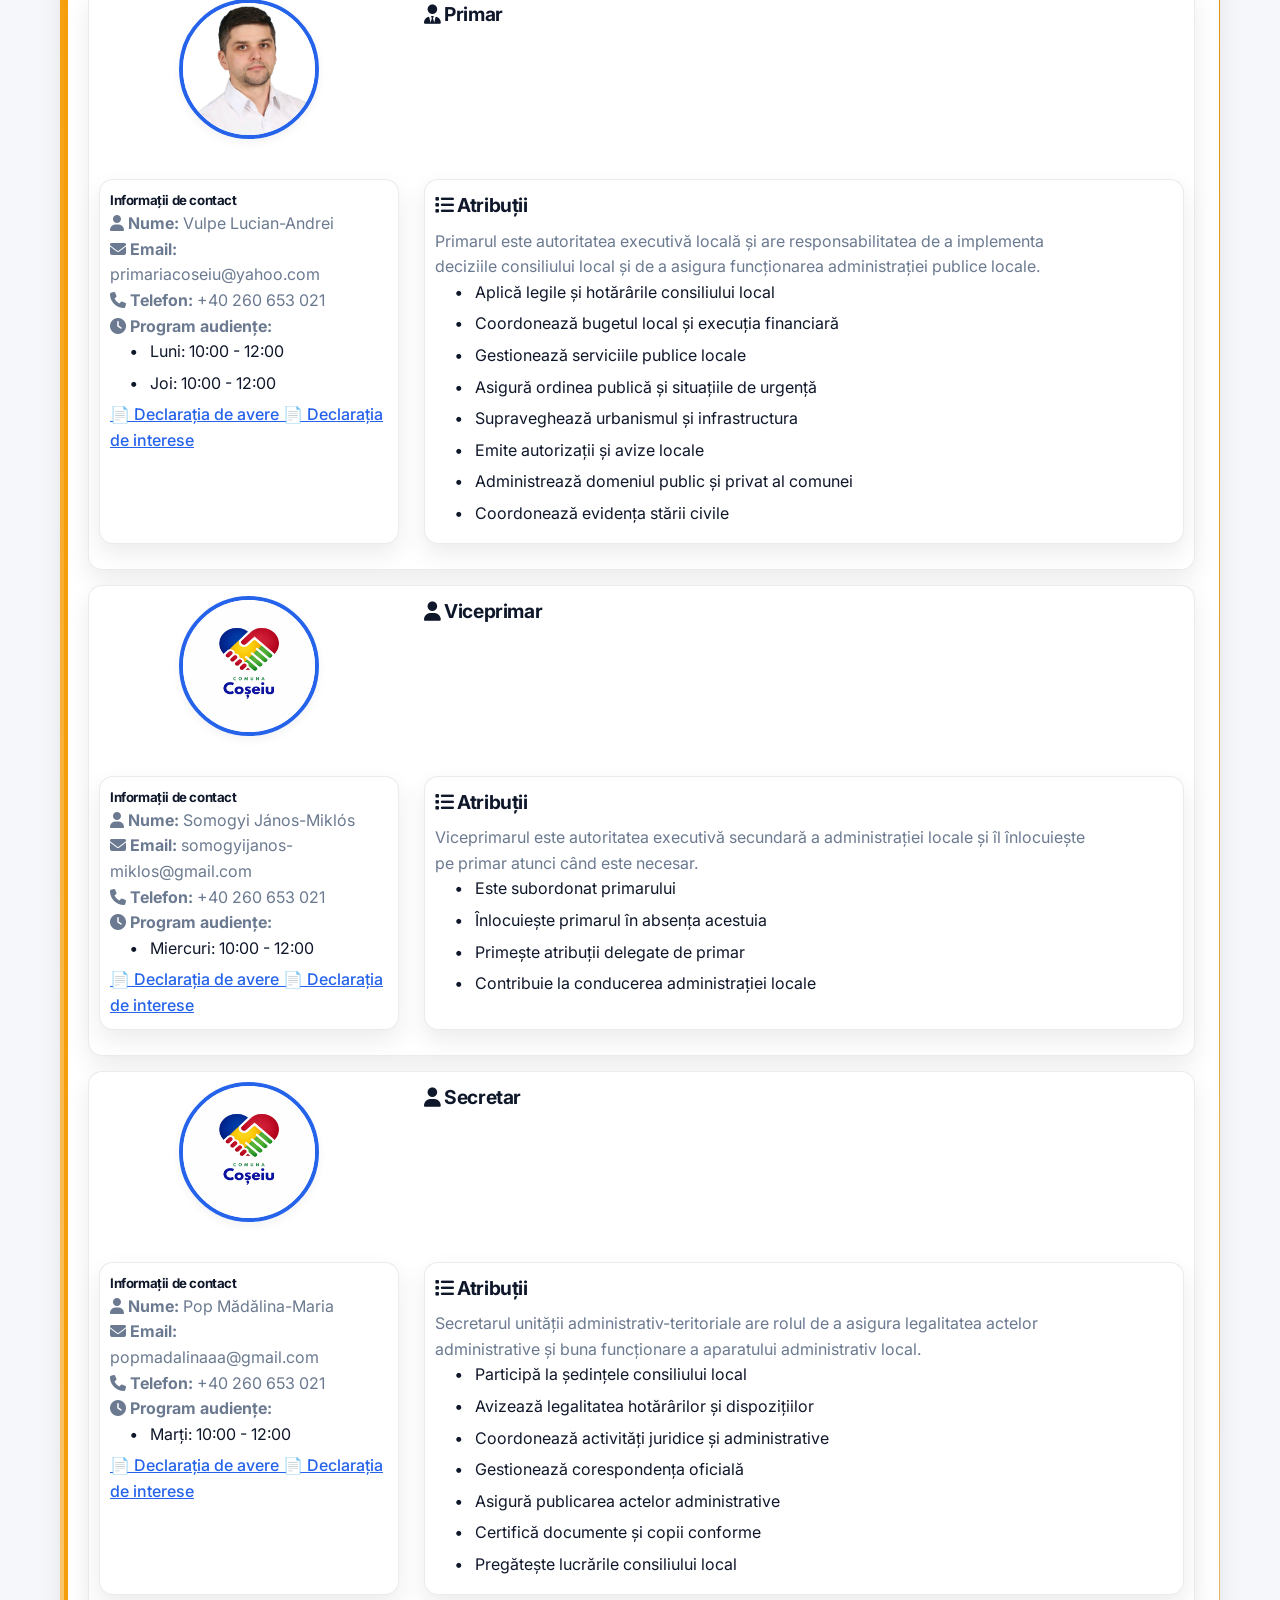
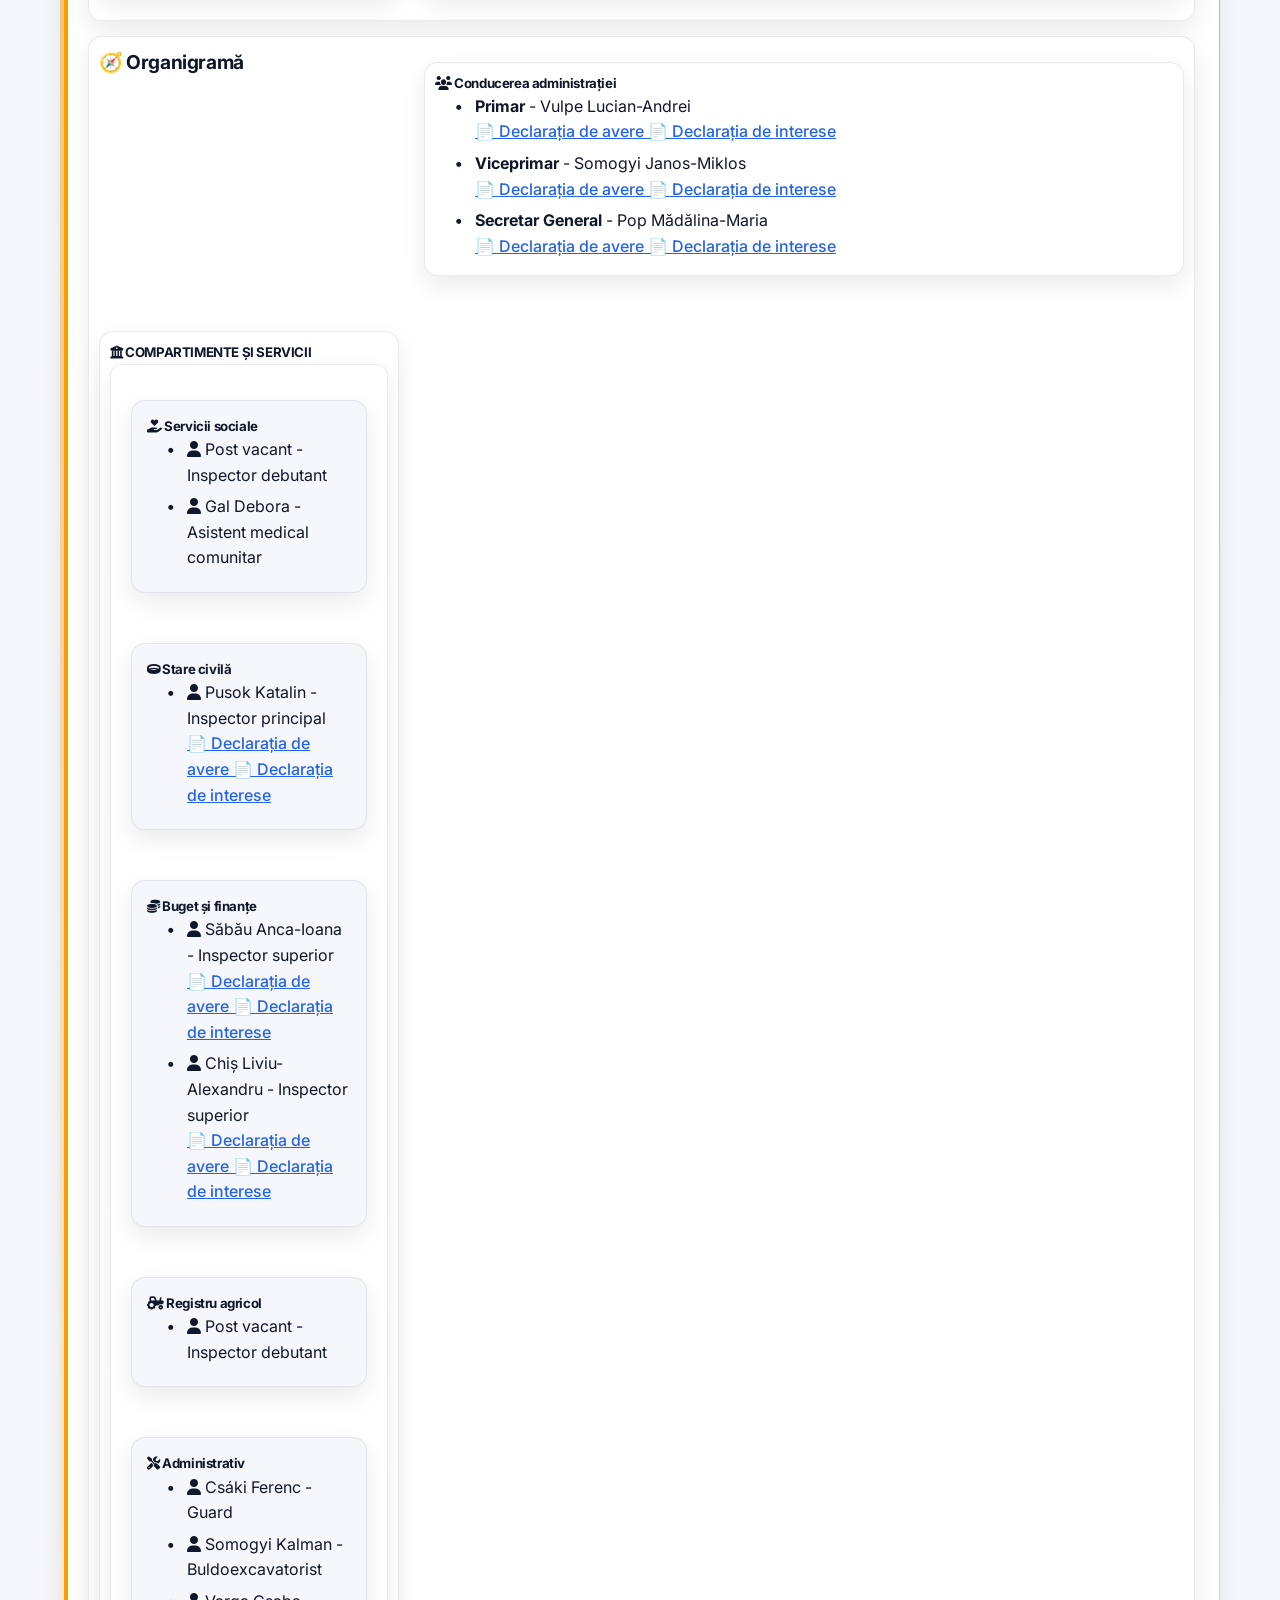
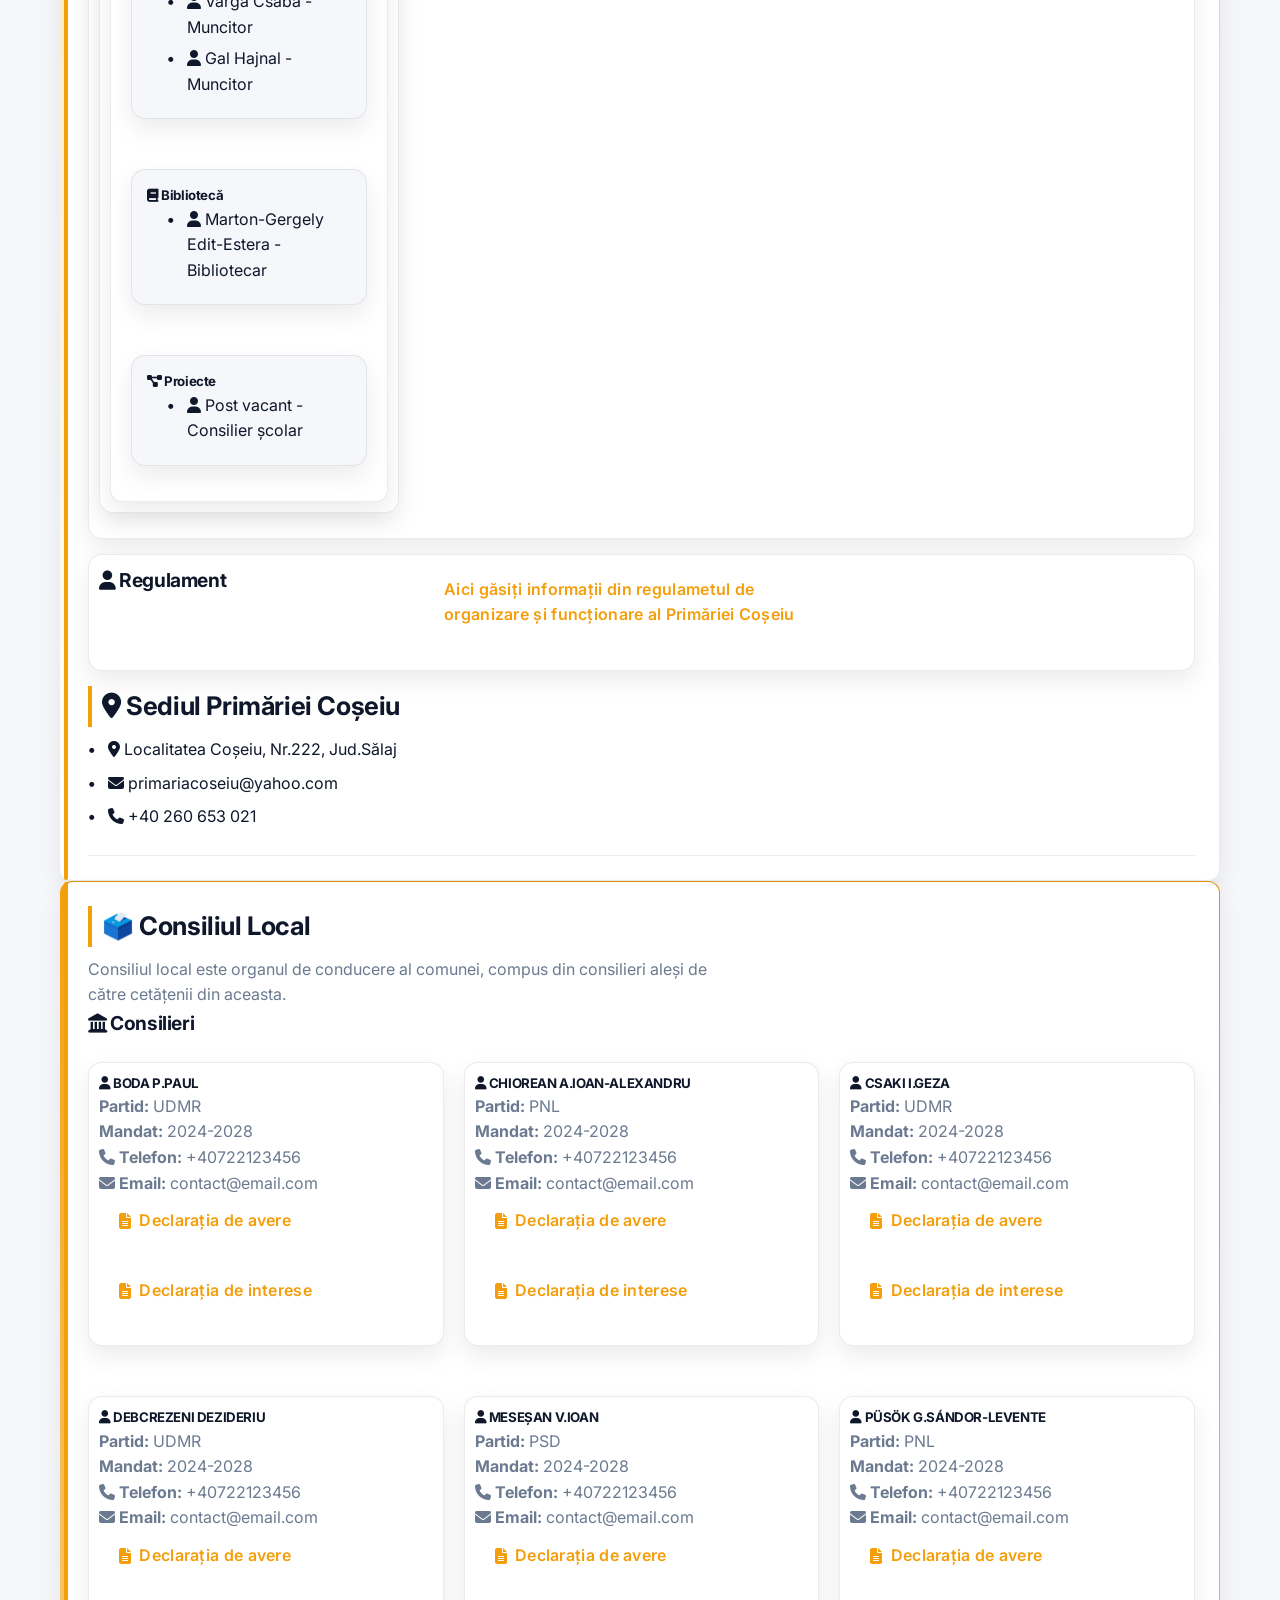
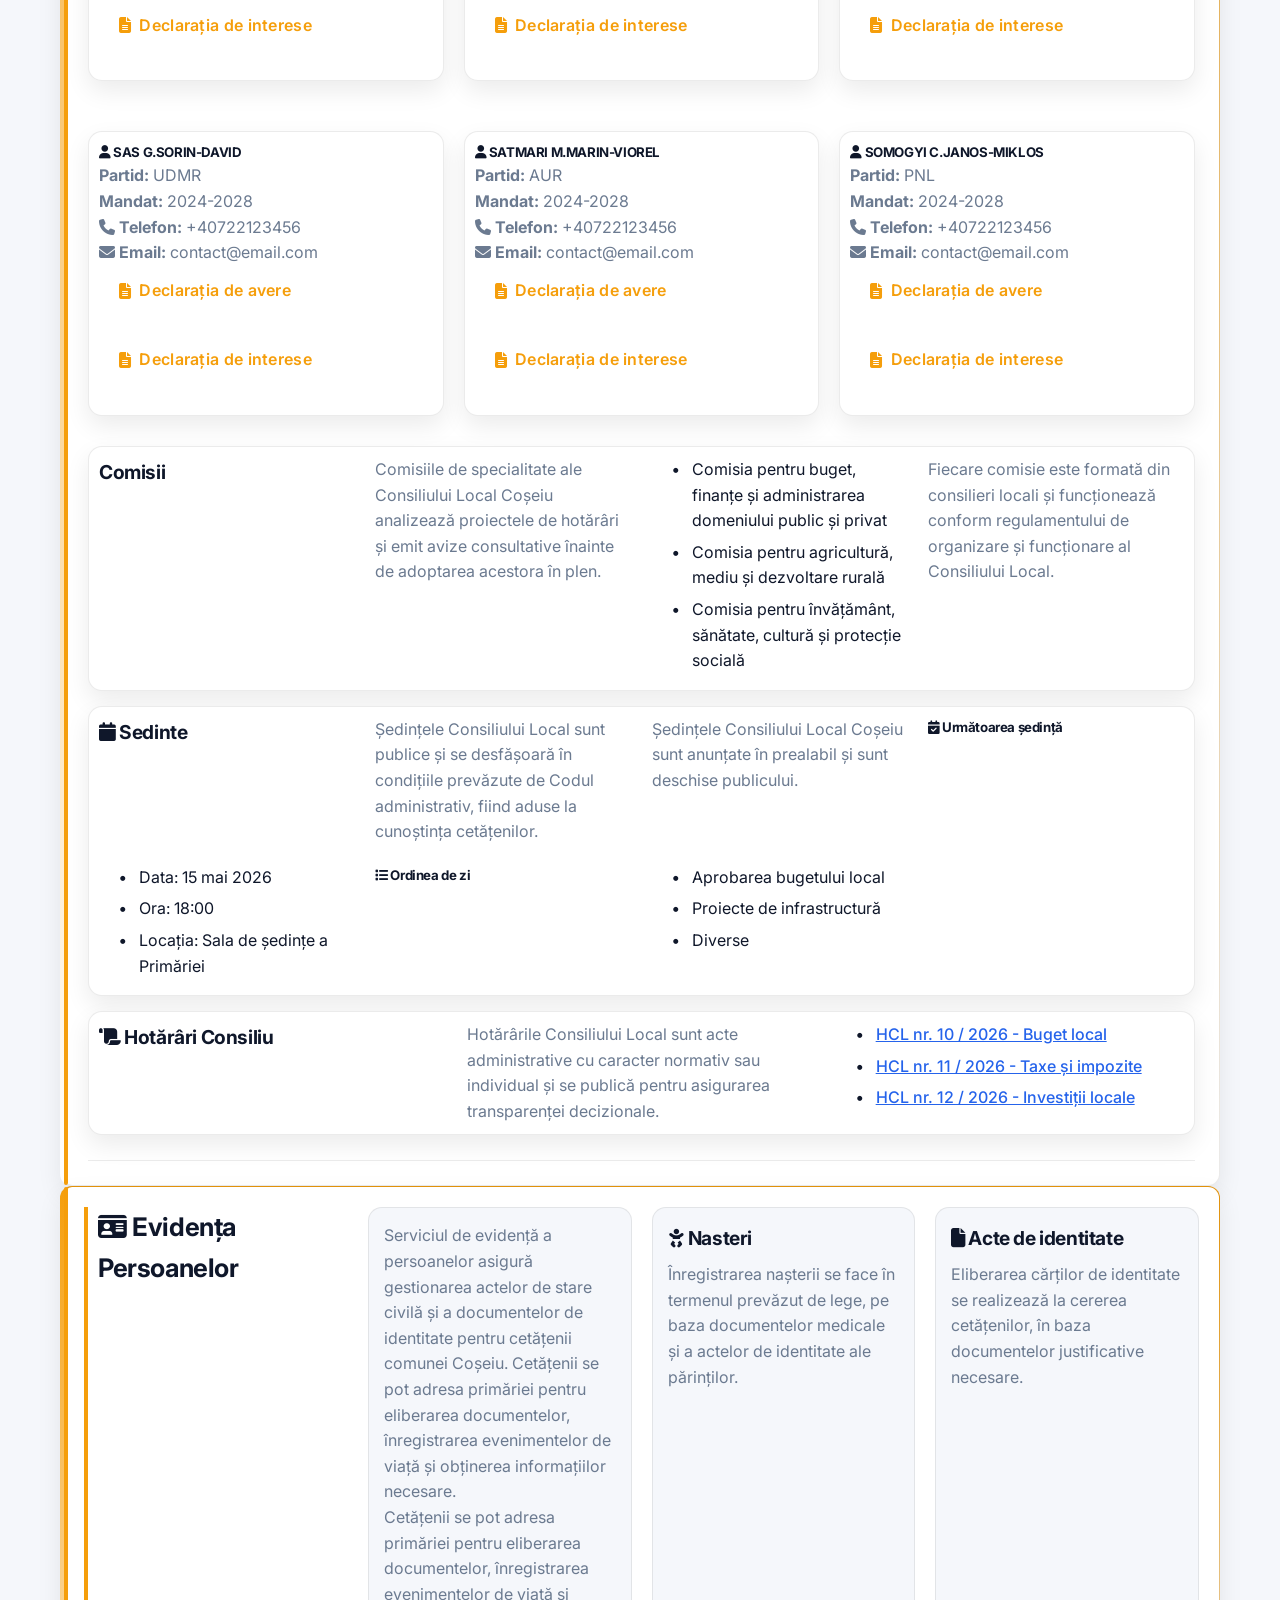
==== commit 1f86a2ac: "render and load mobilitate from js" ====
--- a/index.html
+++ b/index.html
@@ -30,13 +30,13 @@
 
   <body>
     <div id="header-container"></div>
-    <div id="mobilitate-container"></div>
+    <div id="economie-container"></div>
     <div id="home-container"></div>
     <div id="comunitate-container"></div>
     <div id="locuire-container"></div>
     <div id="administratie-container"></div>
     <div id="mediu-container"></div>
-    <div id="economie-container"></div>
+    <div id="mobilitate-container"></div>
     <div id="monitor-container"></div>
     <div id="footer-container"></div>
 
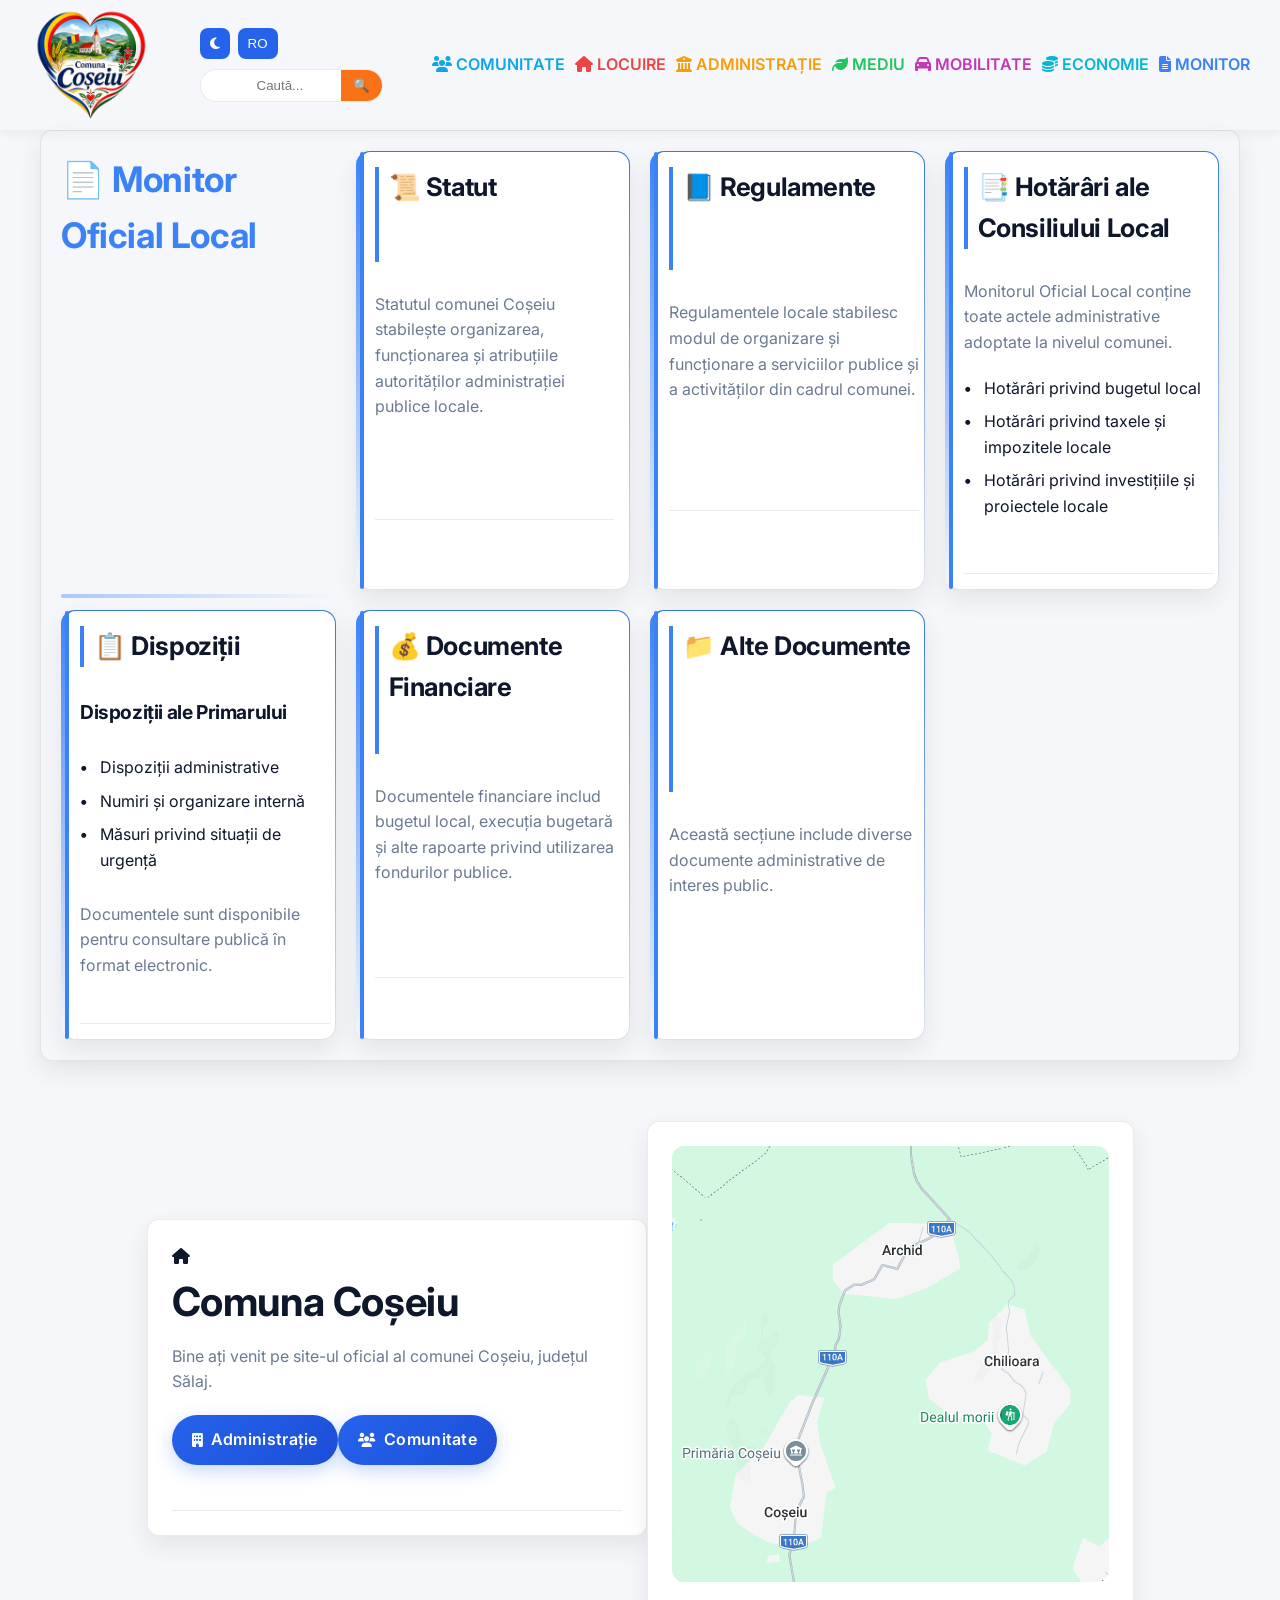
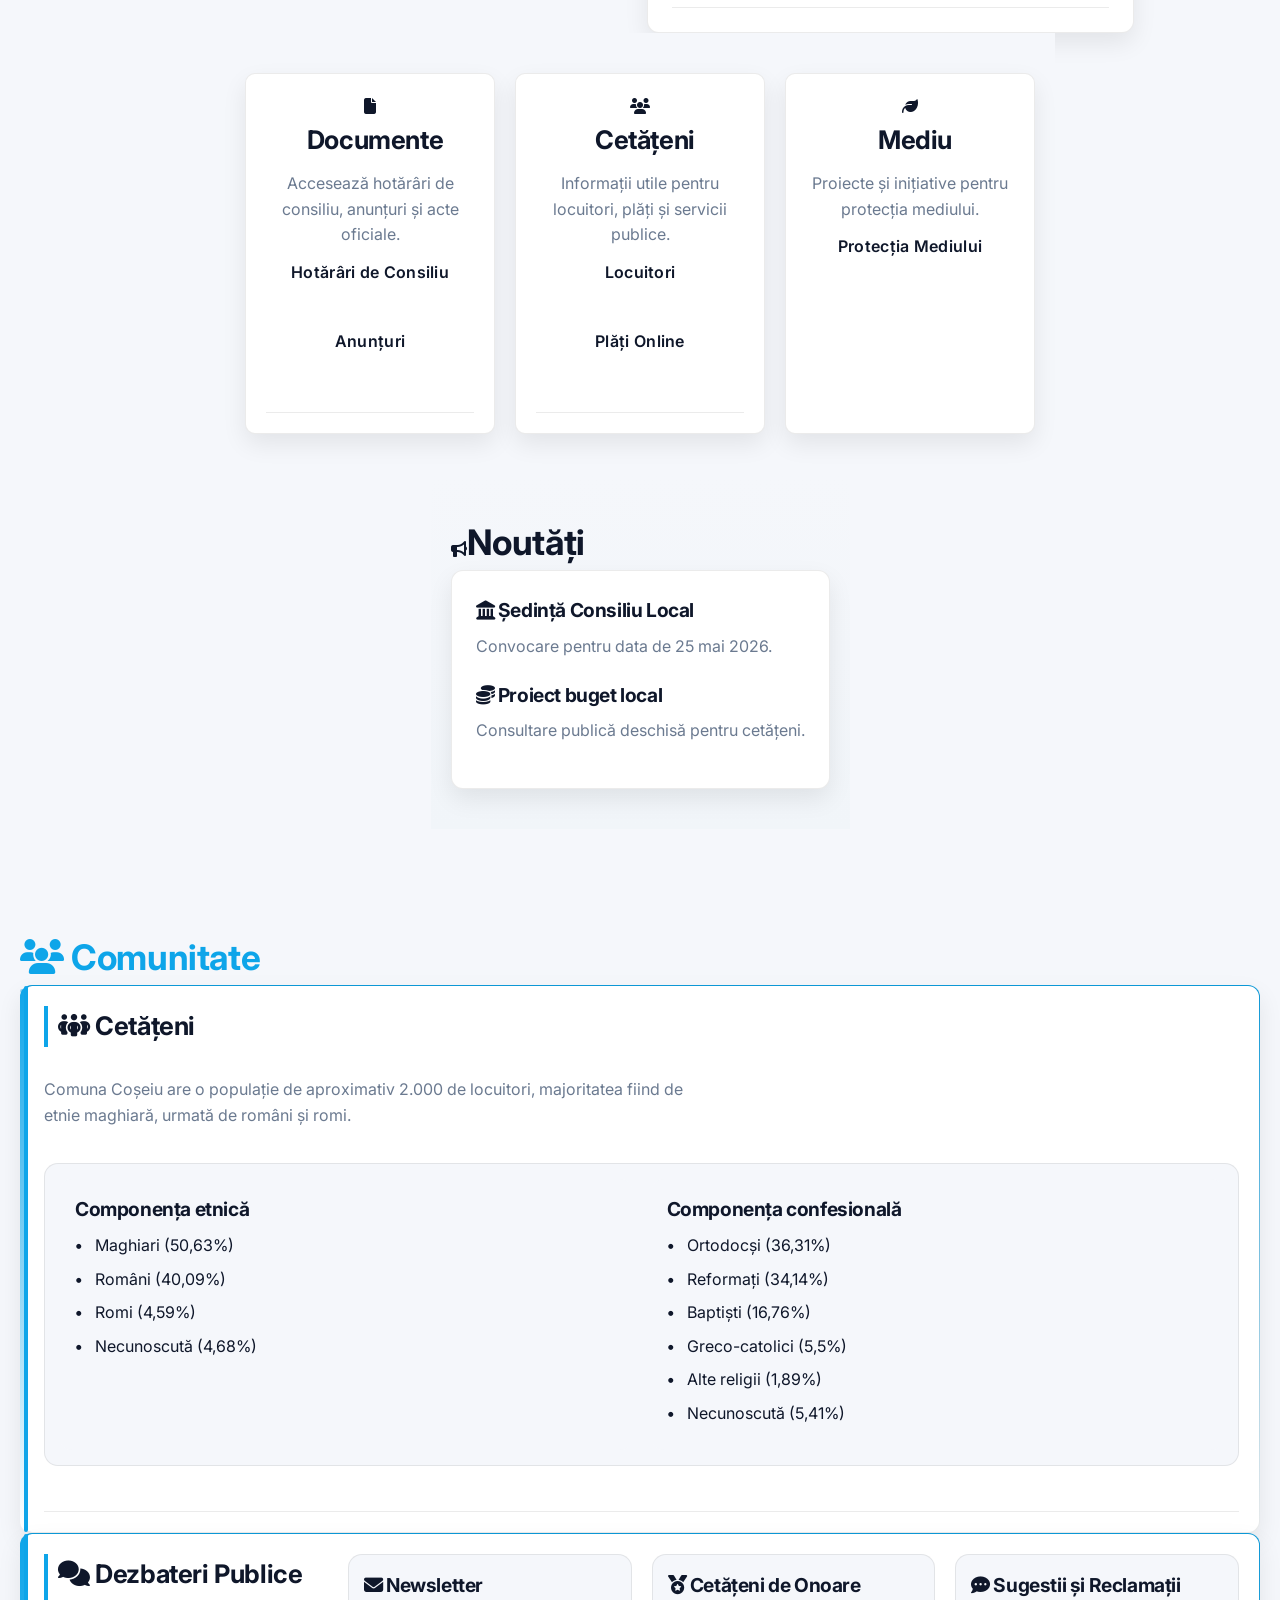
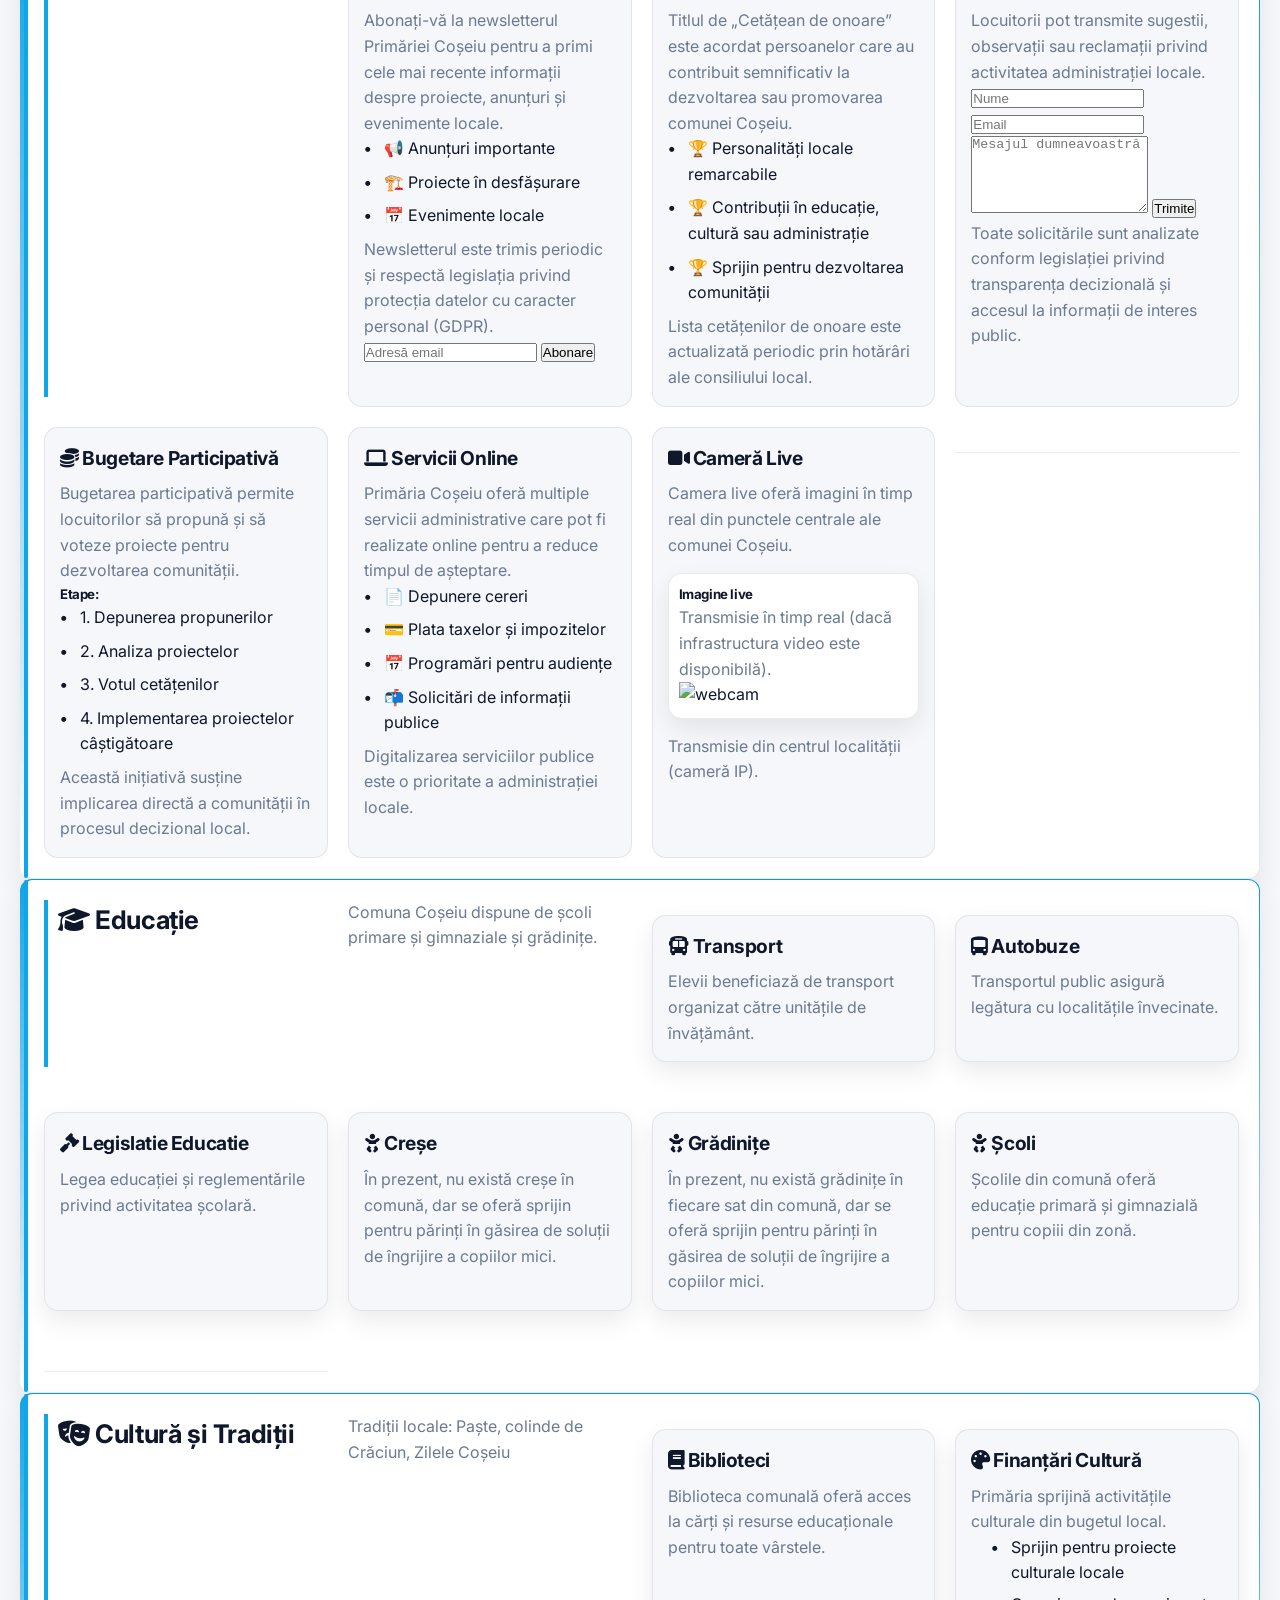
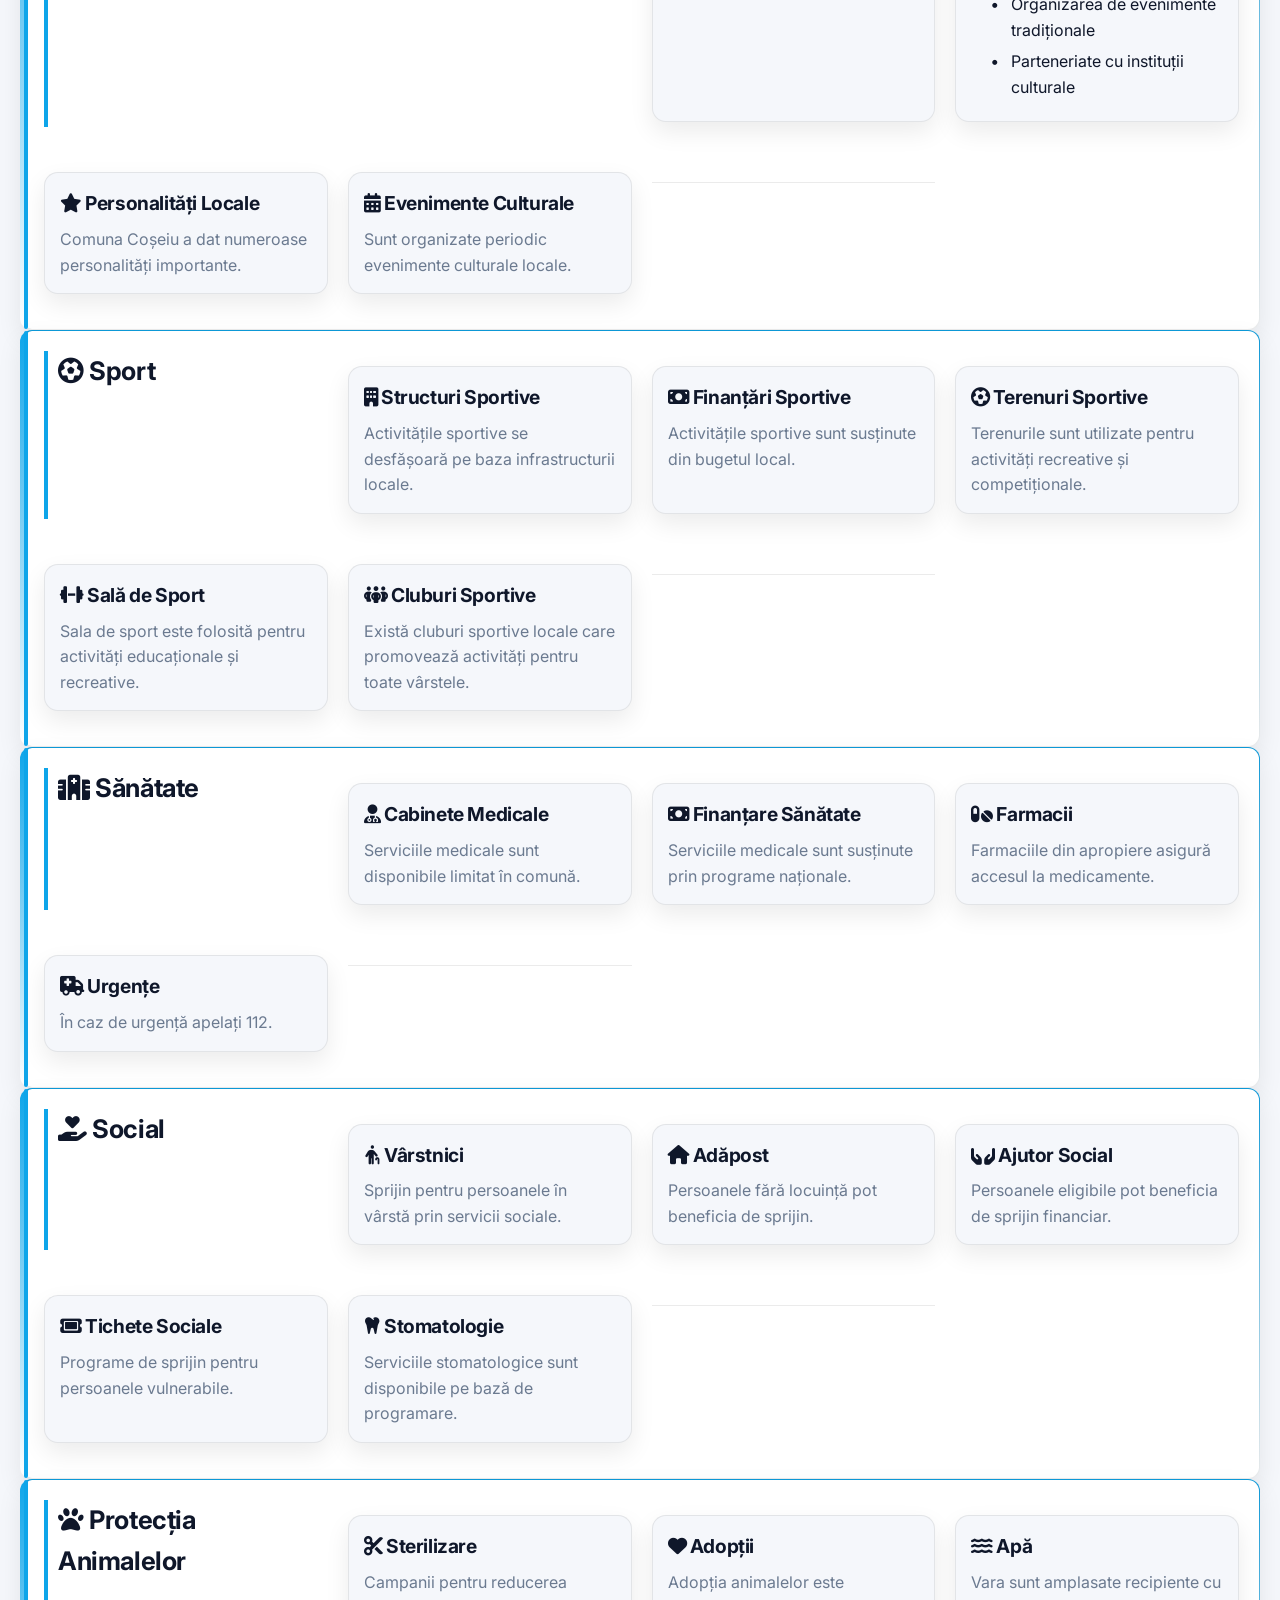
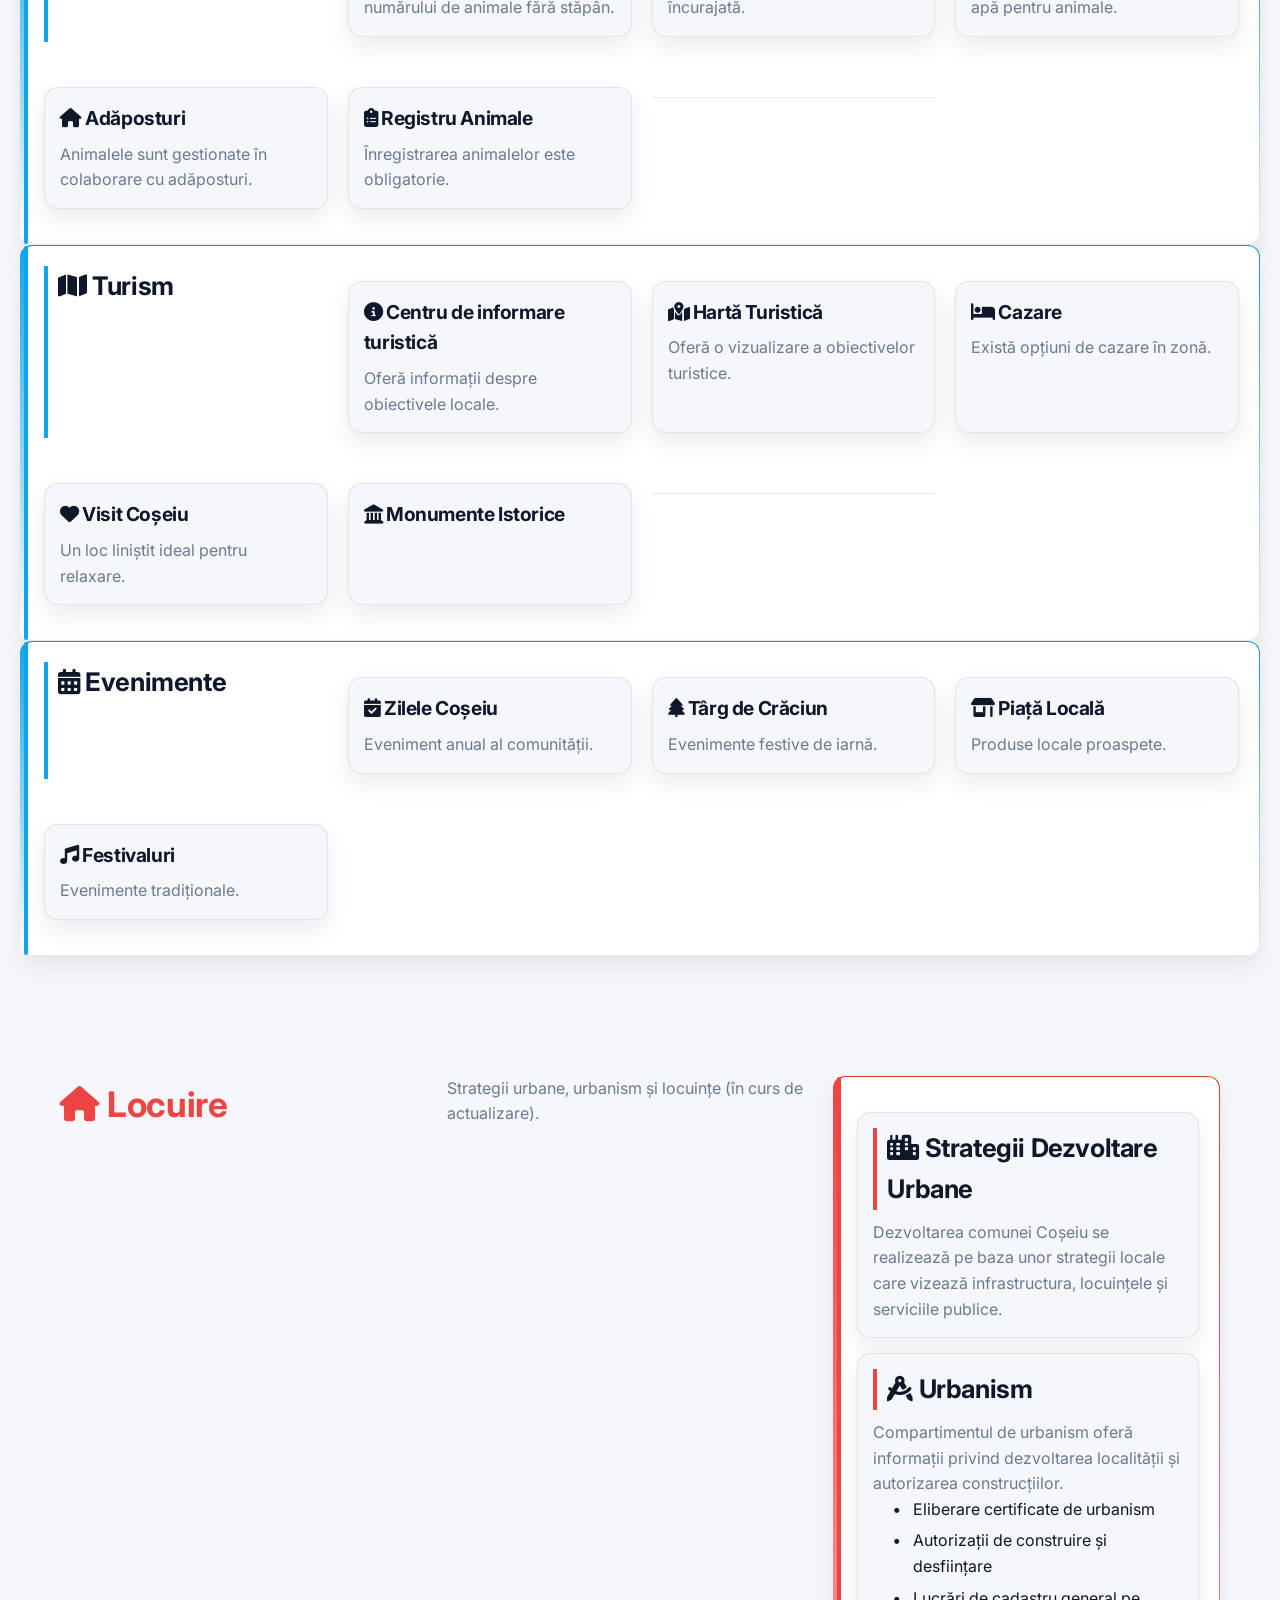
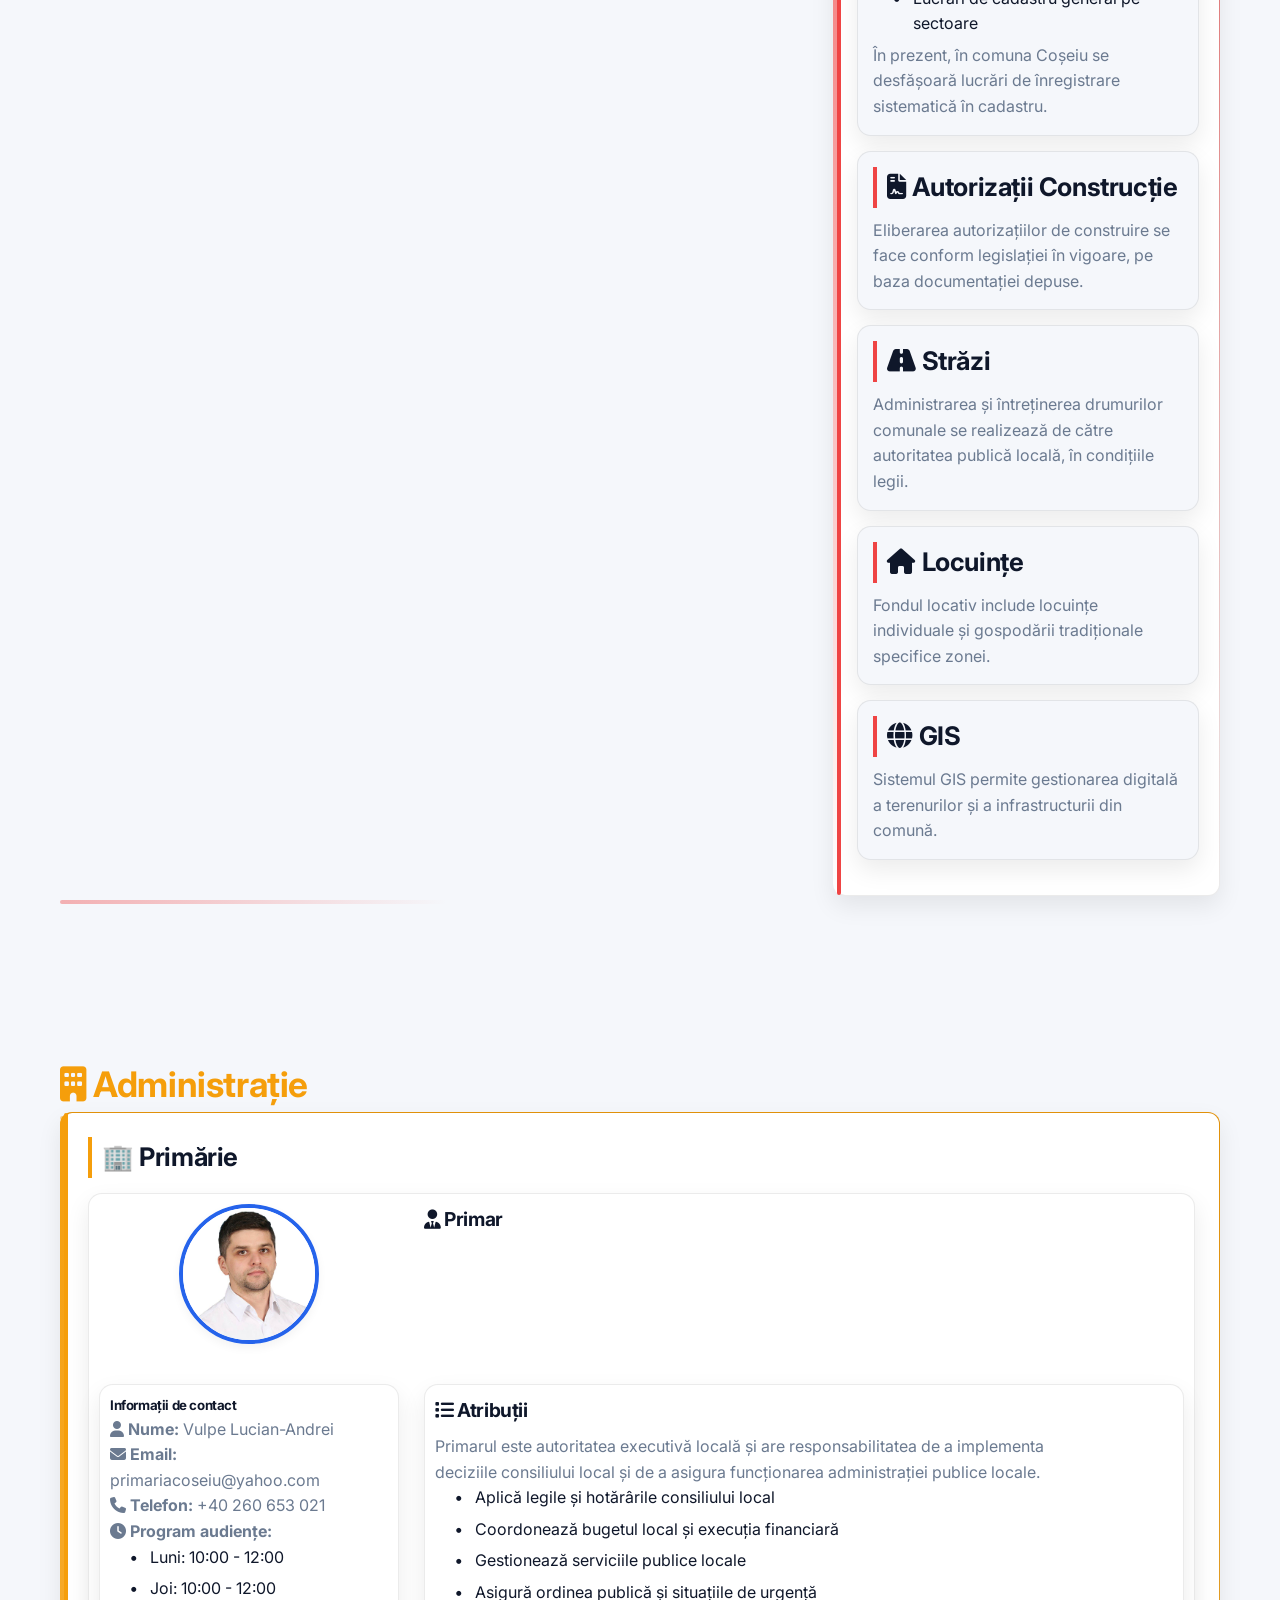
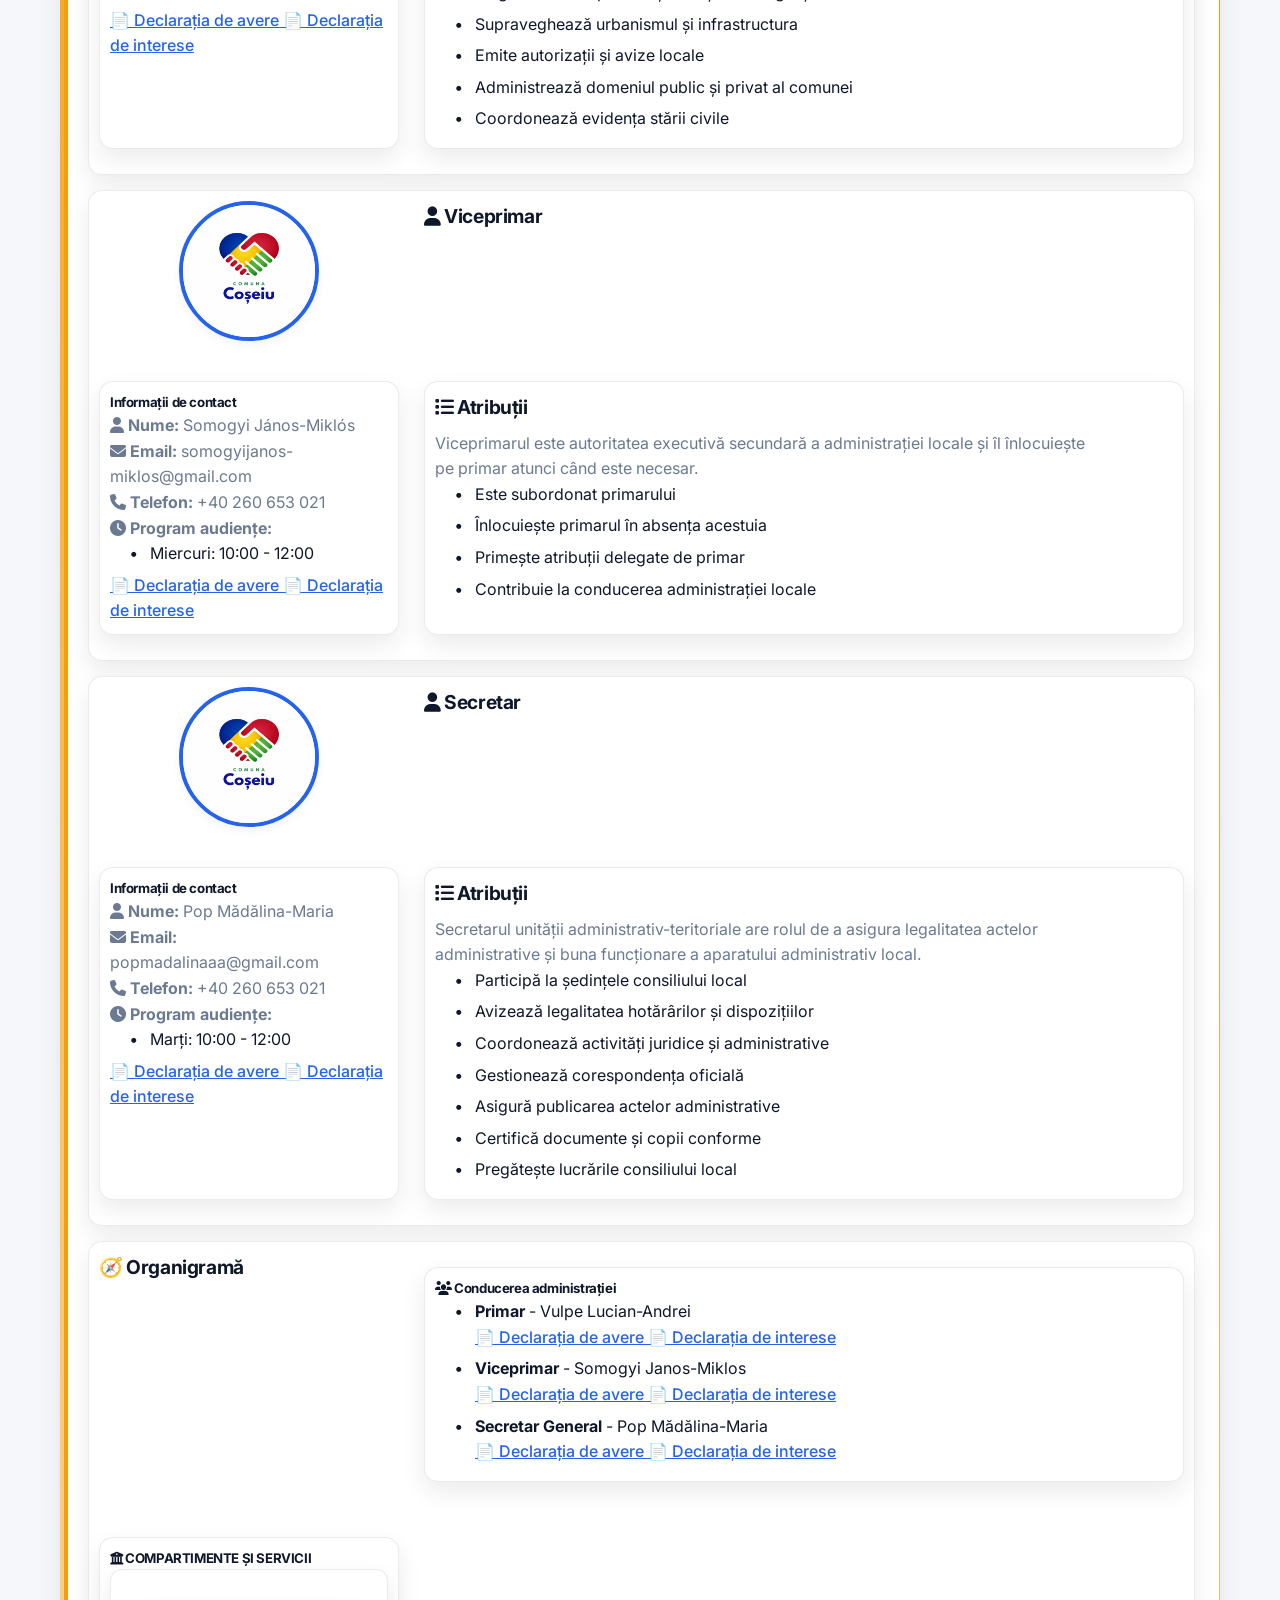
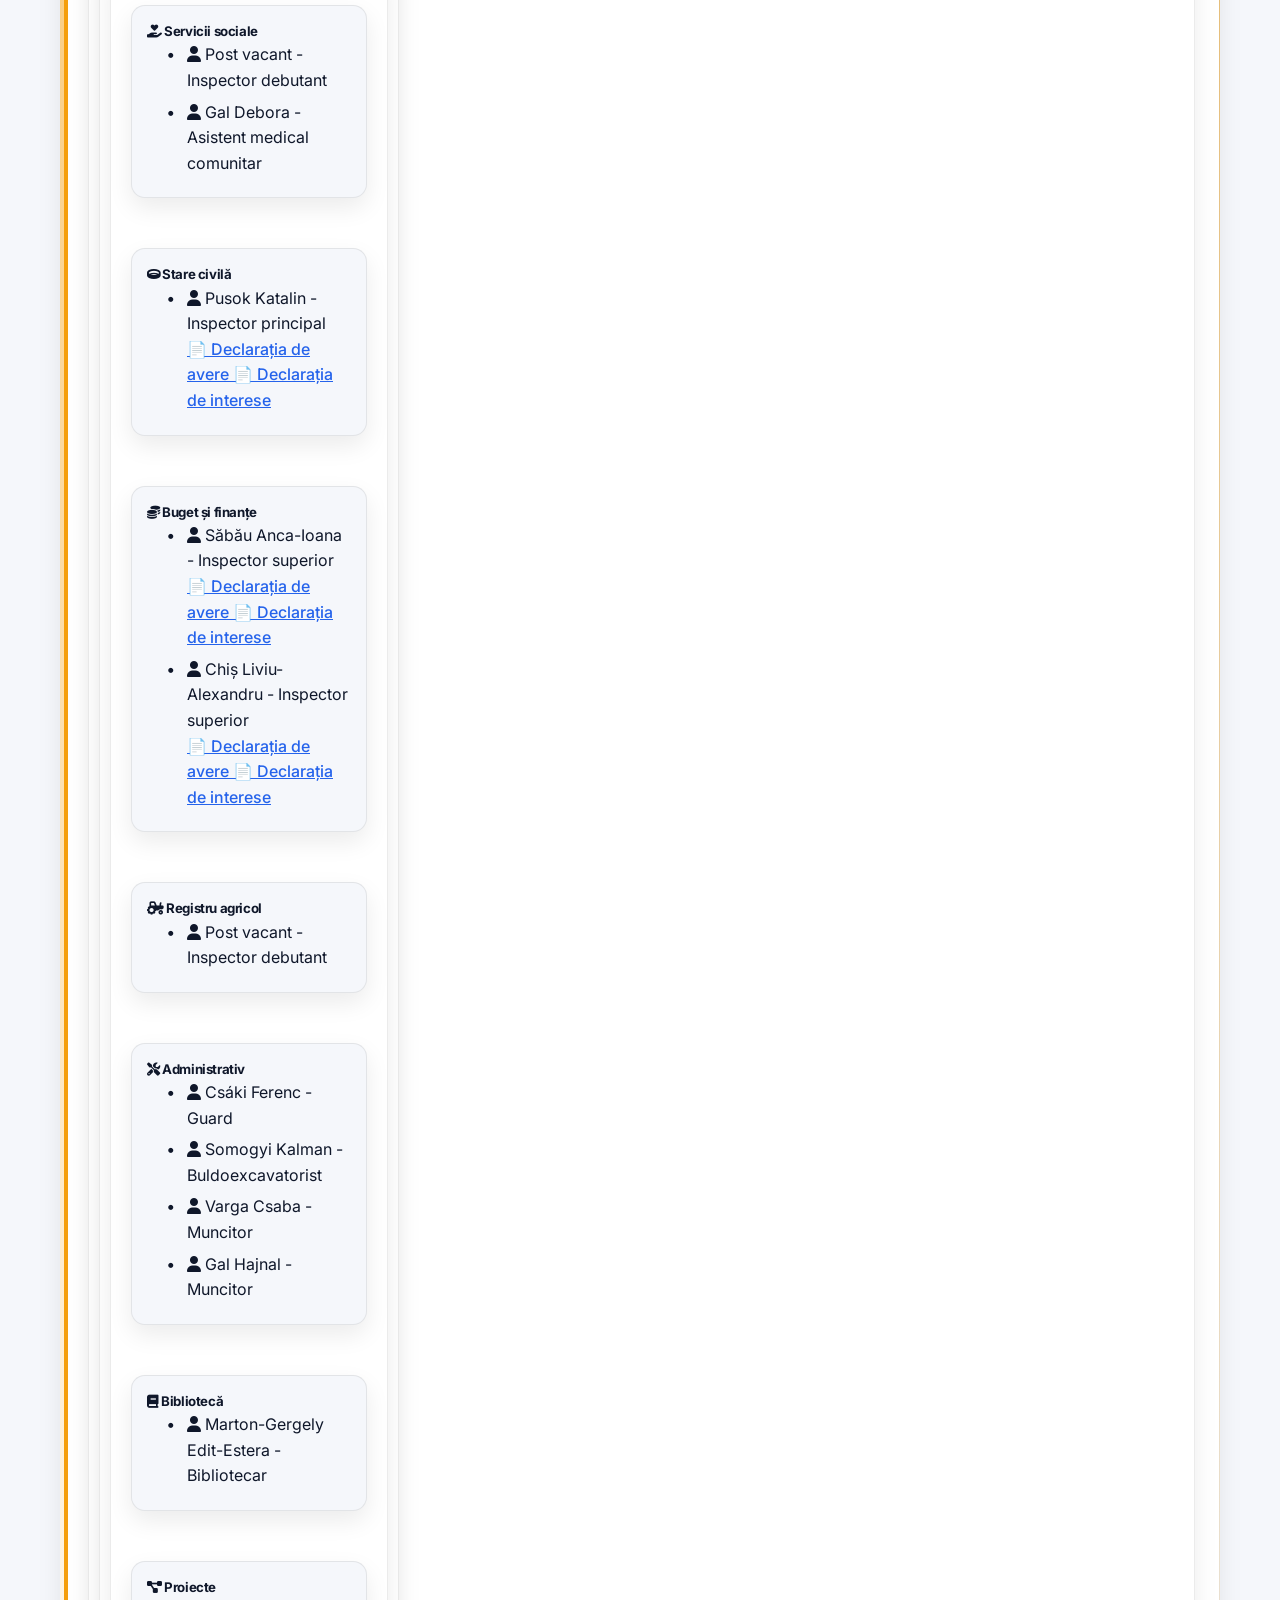
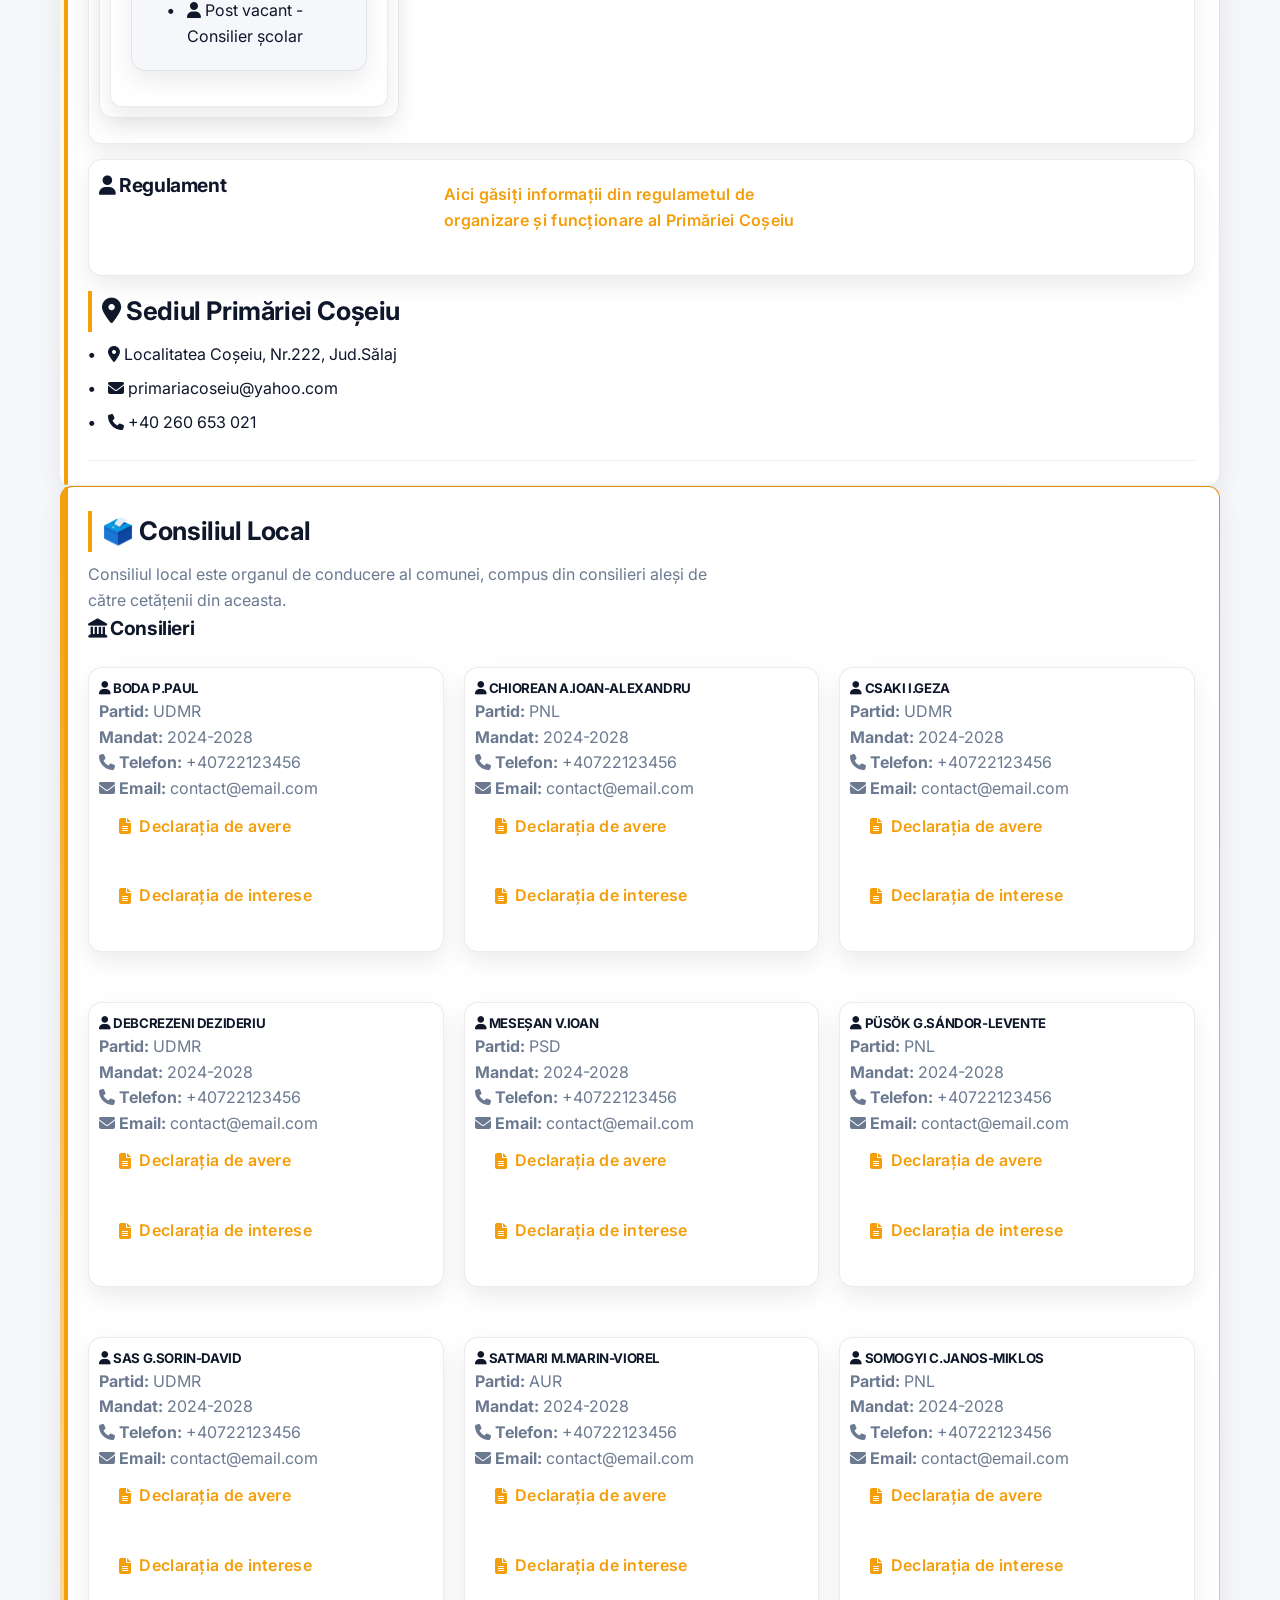
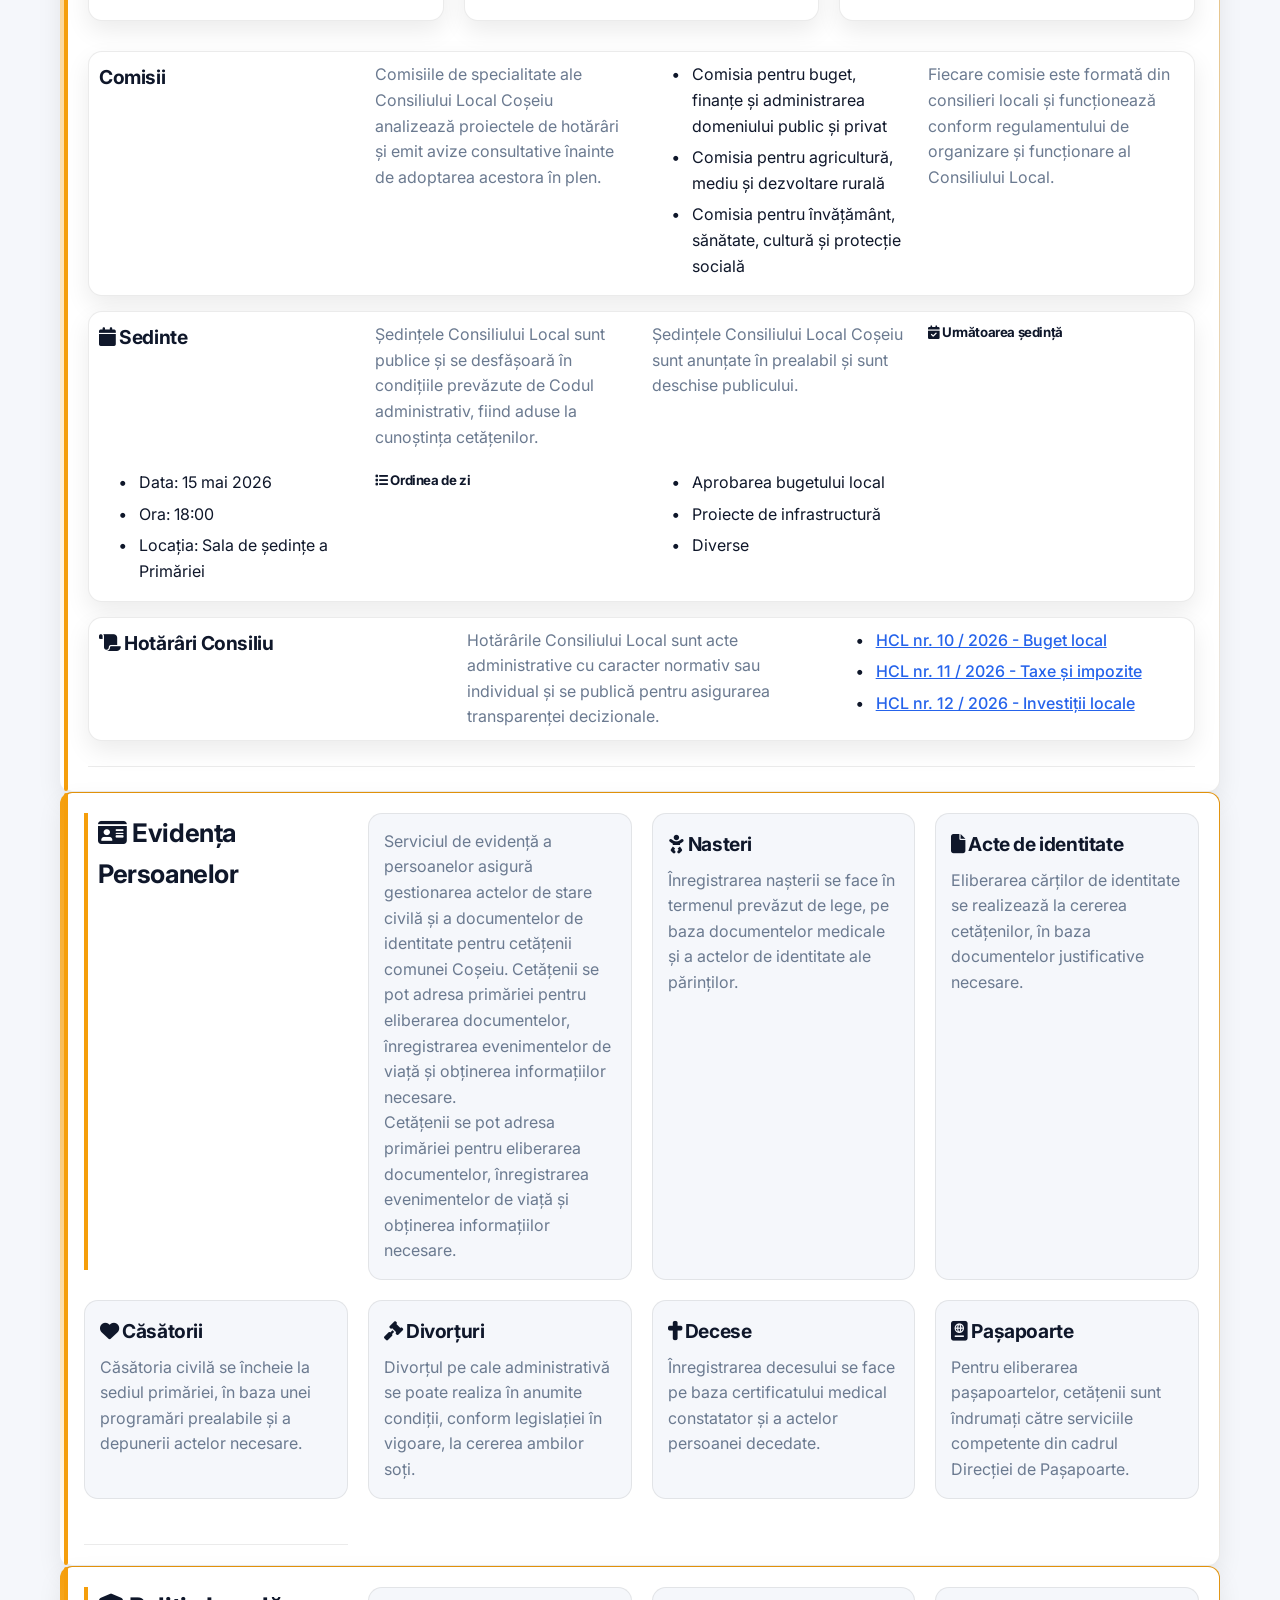
==== commit 0a891fcd: "load Economie" ====
--- a/index.html
+++ b/index.html
@@ -30,14 +30,15 @@
 
   <body>
     <div id="header-container"></div>
-    <div id="economie-container"></div>
+    <div id="monitor-container"></div>
+
     <div id="home-container"></div>
     <div id="comunitate-container"></div>
     <div id="locuire-container"></div>
     <div id="administratie-container"></div>
     <div id="mediu-container"></div>
     <div id="mobilitate-container"></div>
-    <div id="monitor-container"></div>
+    <div id="economie-container"></div>
     <div id="footer-container"></div>
 
     <!-- SERVICII
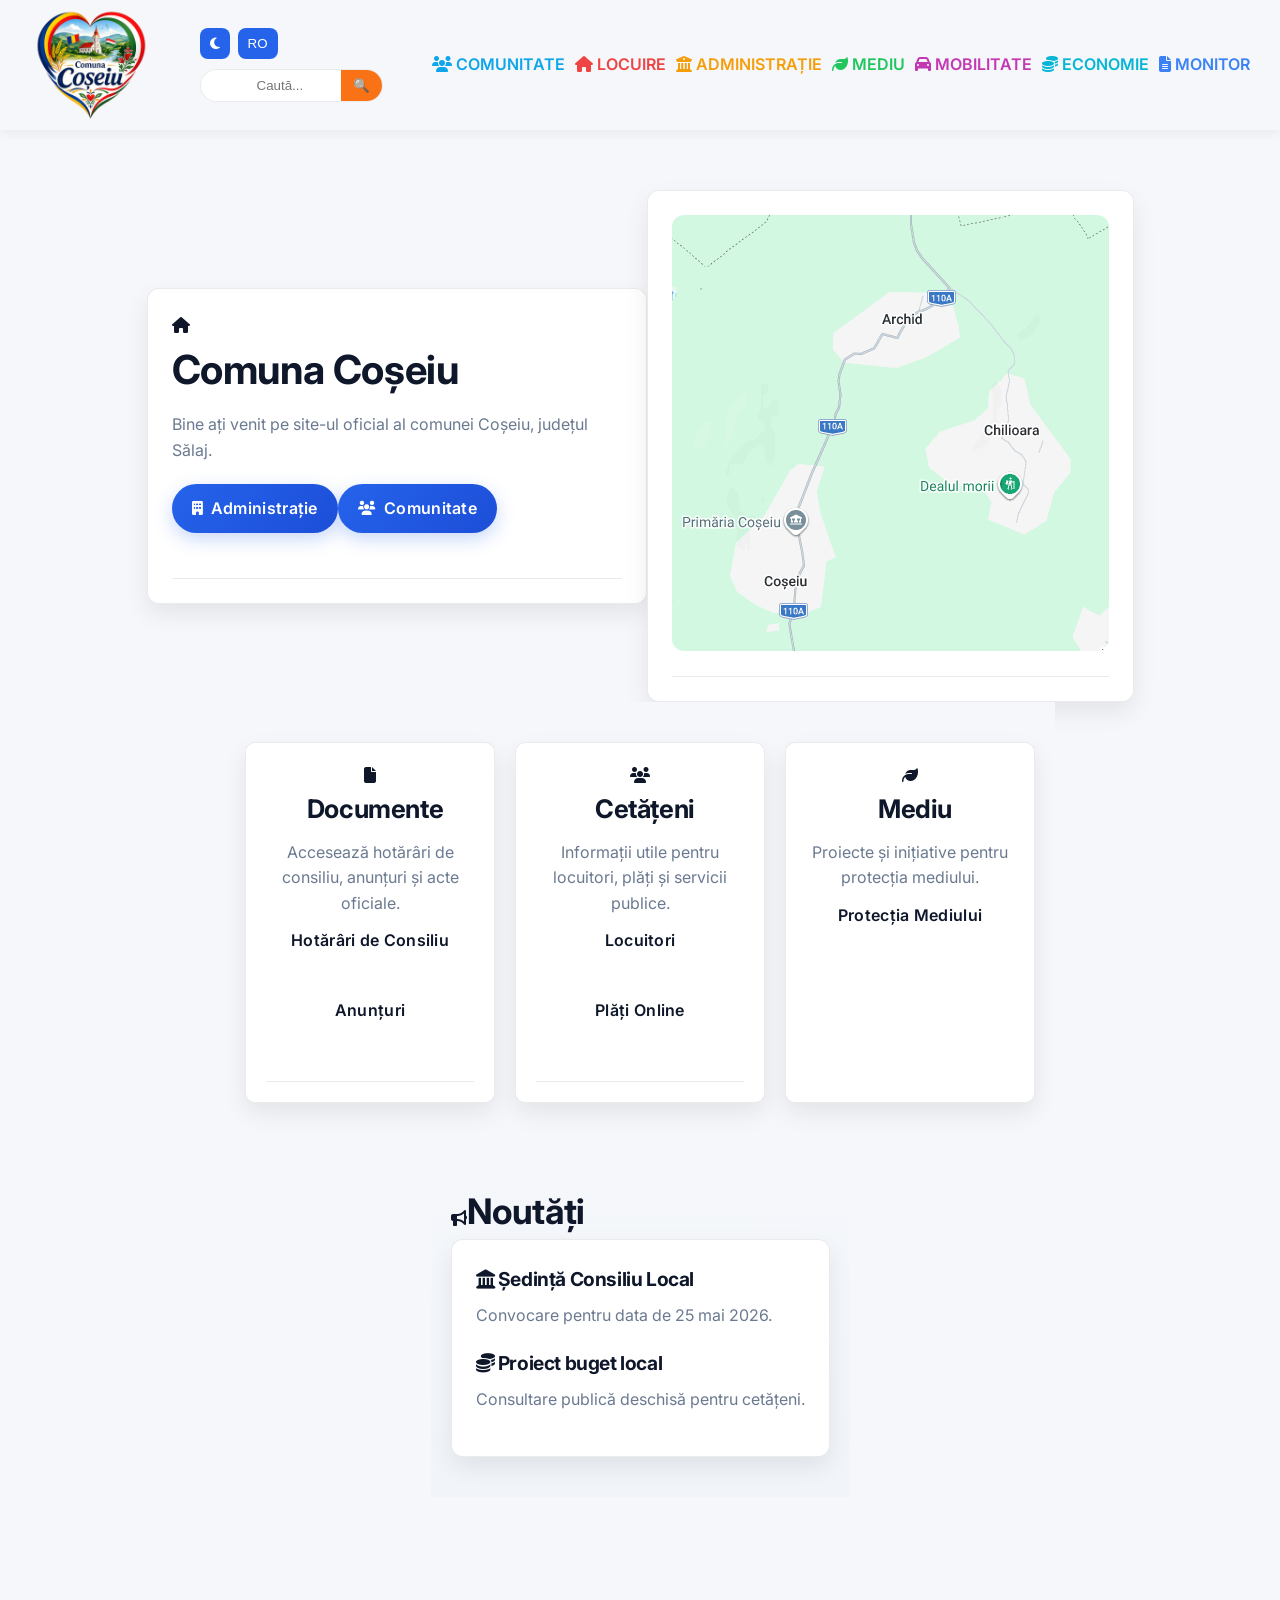
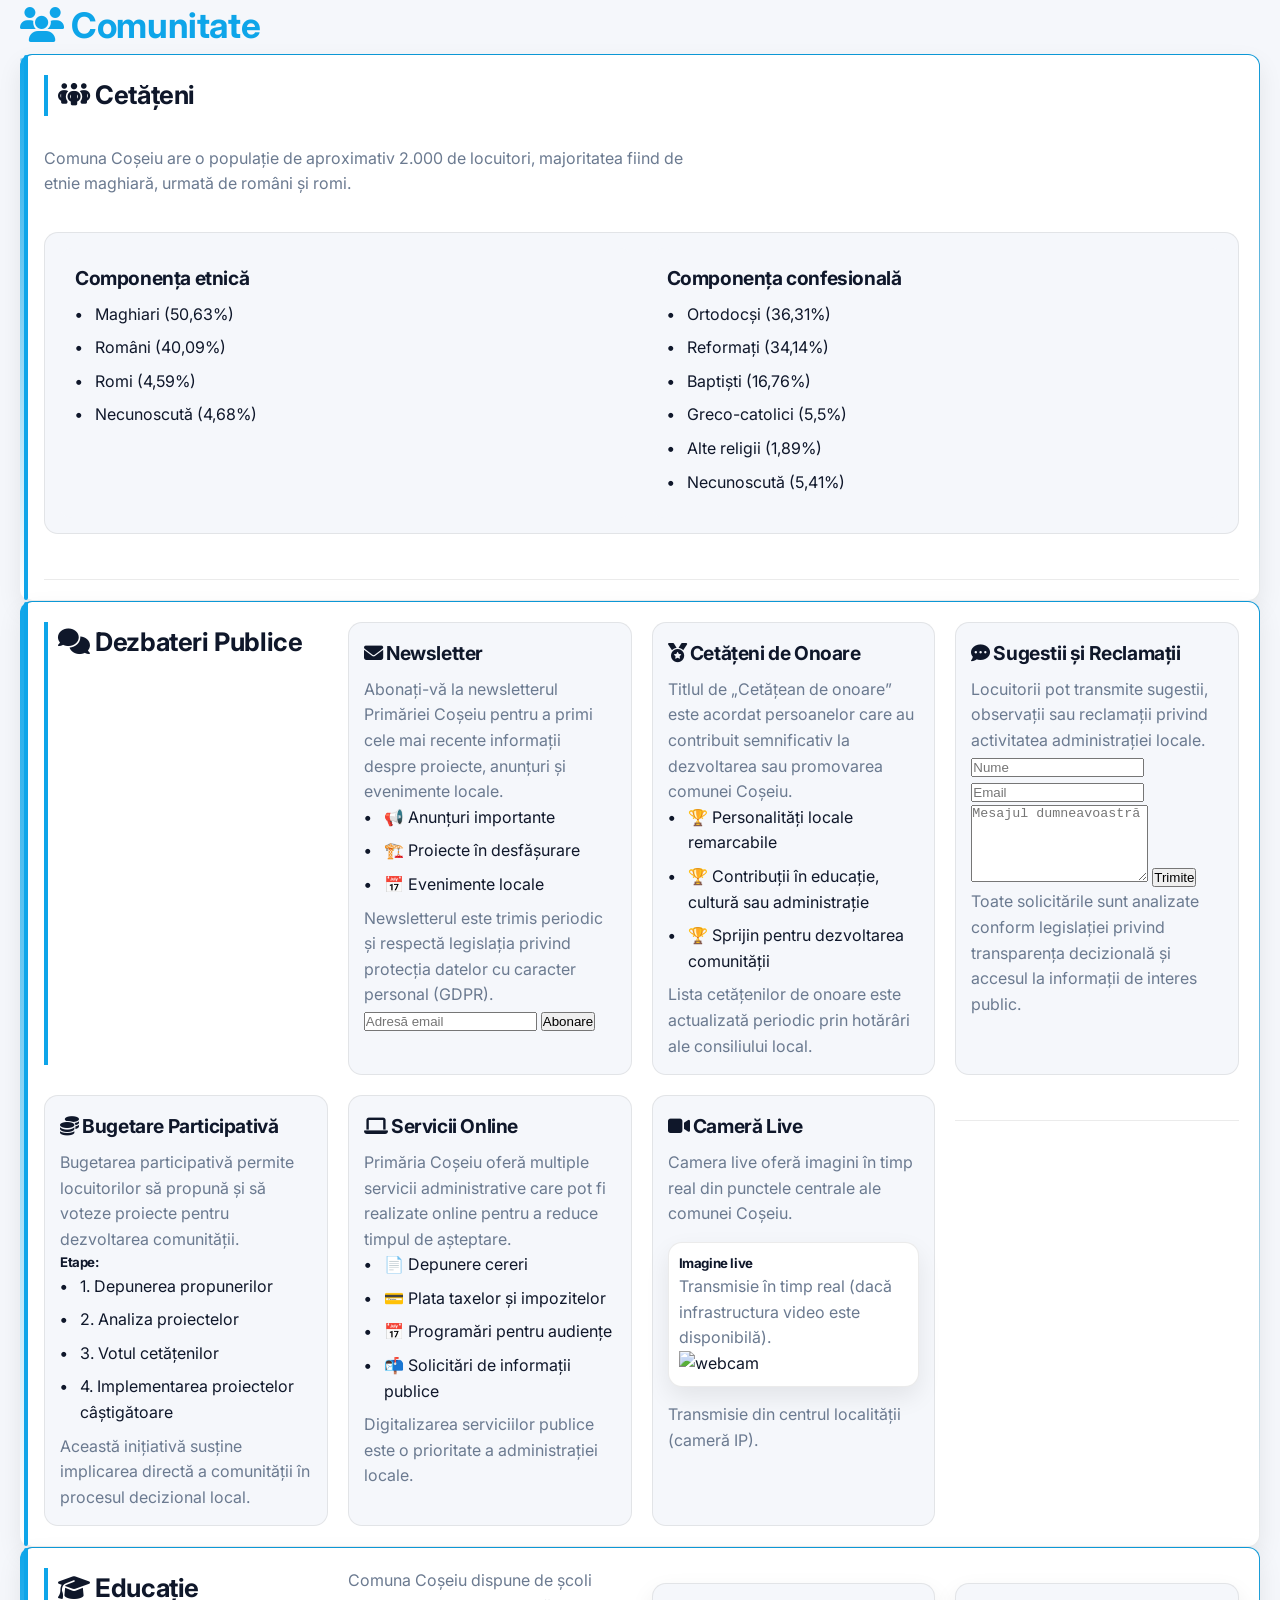
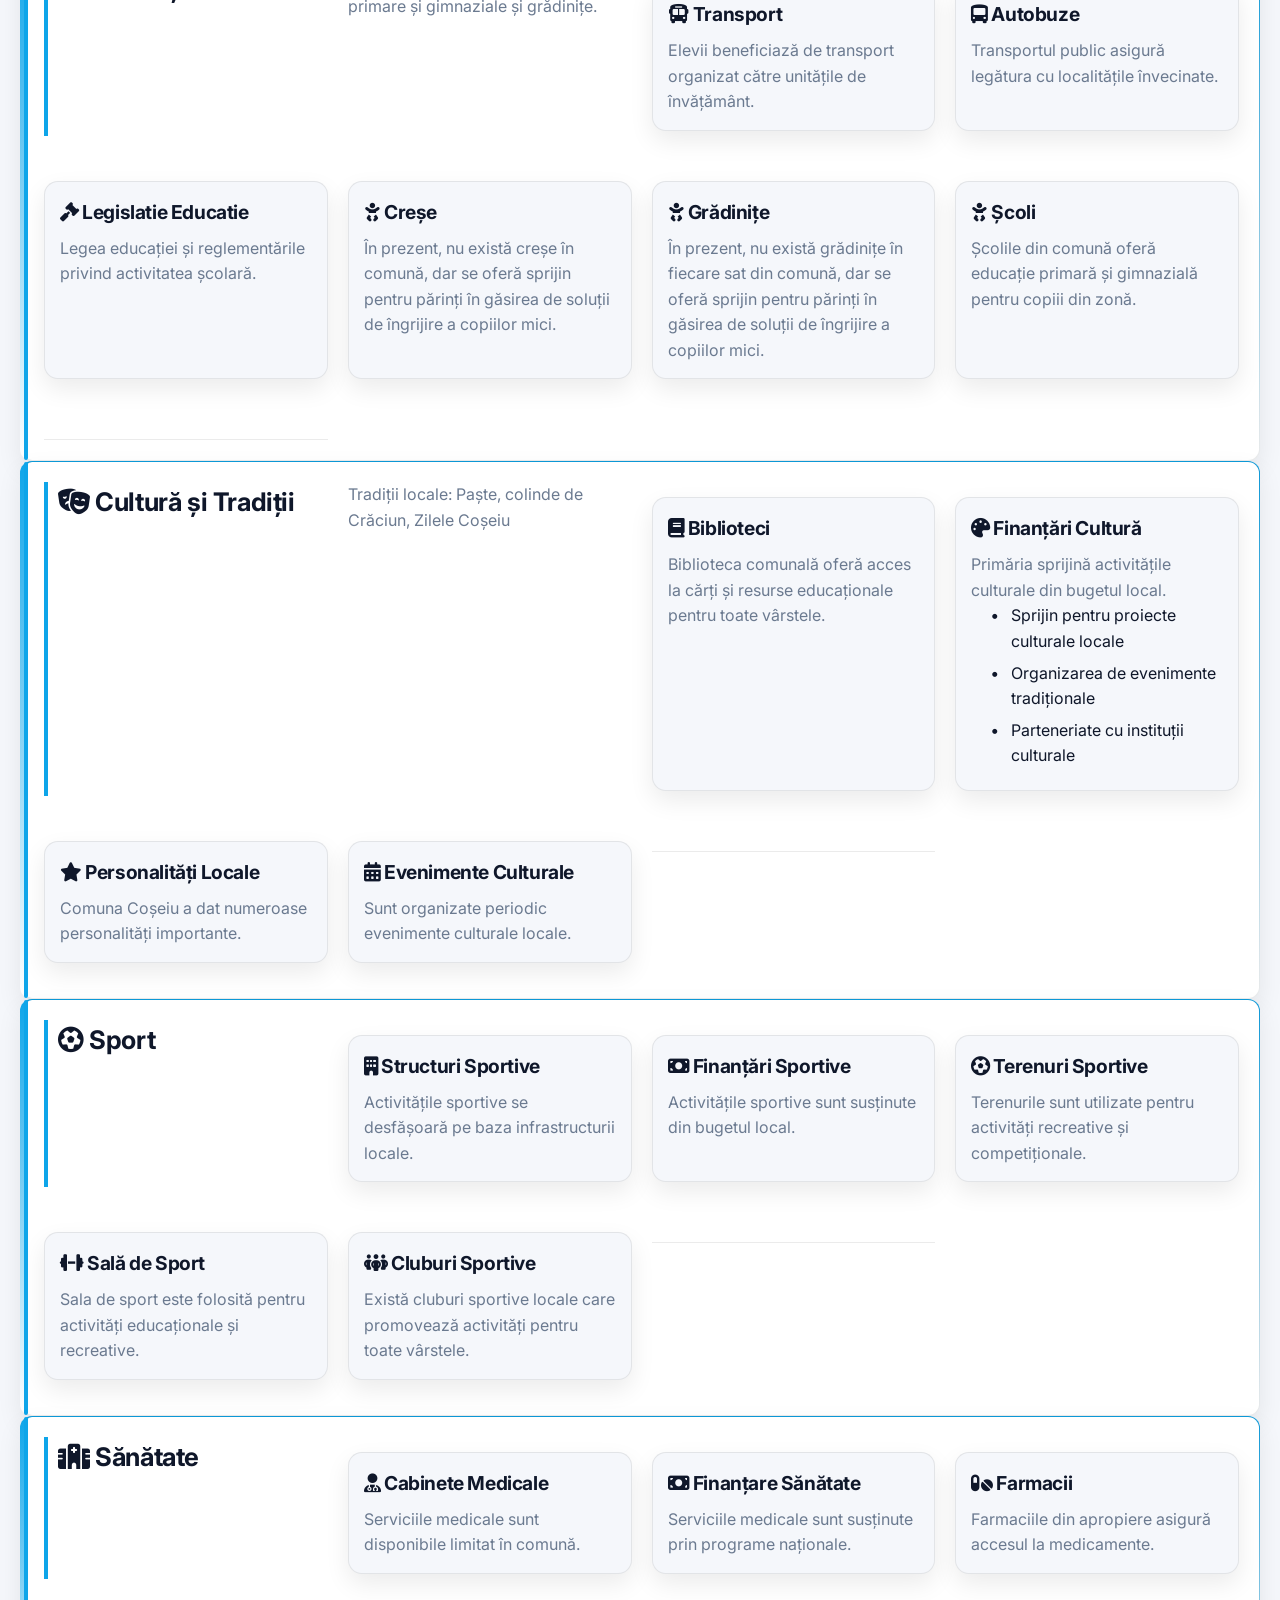
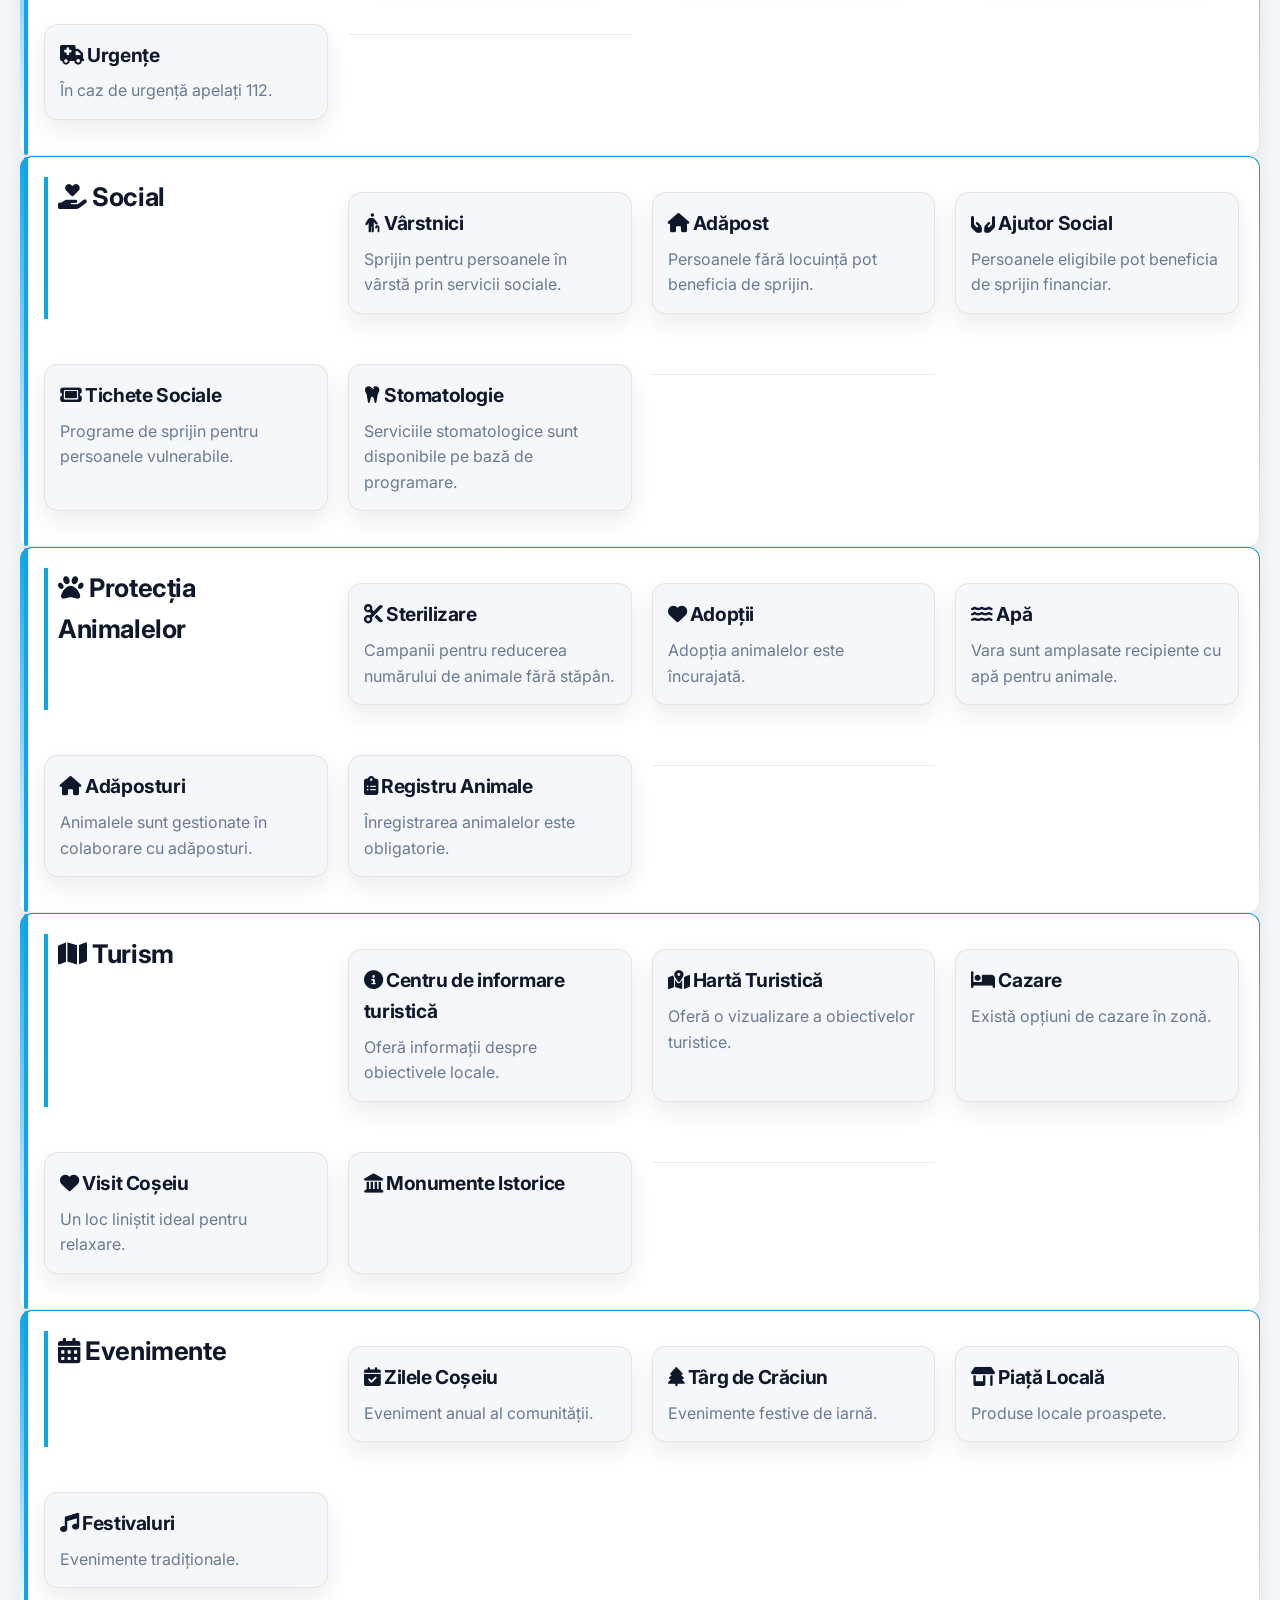
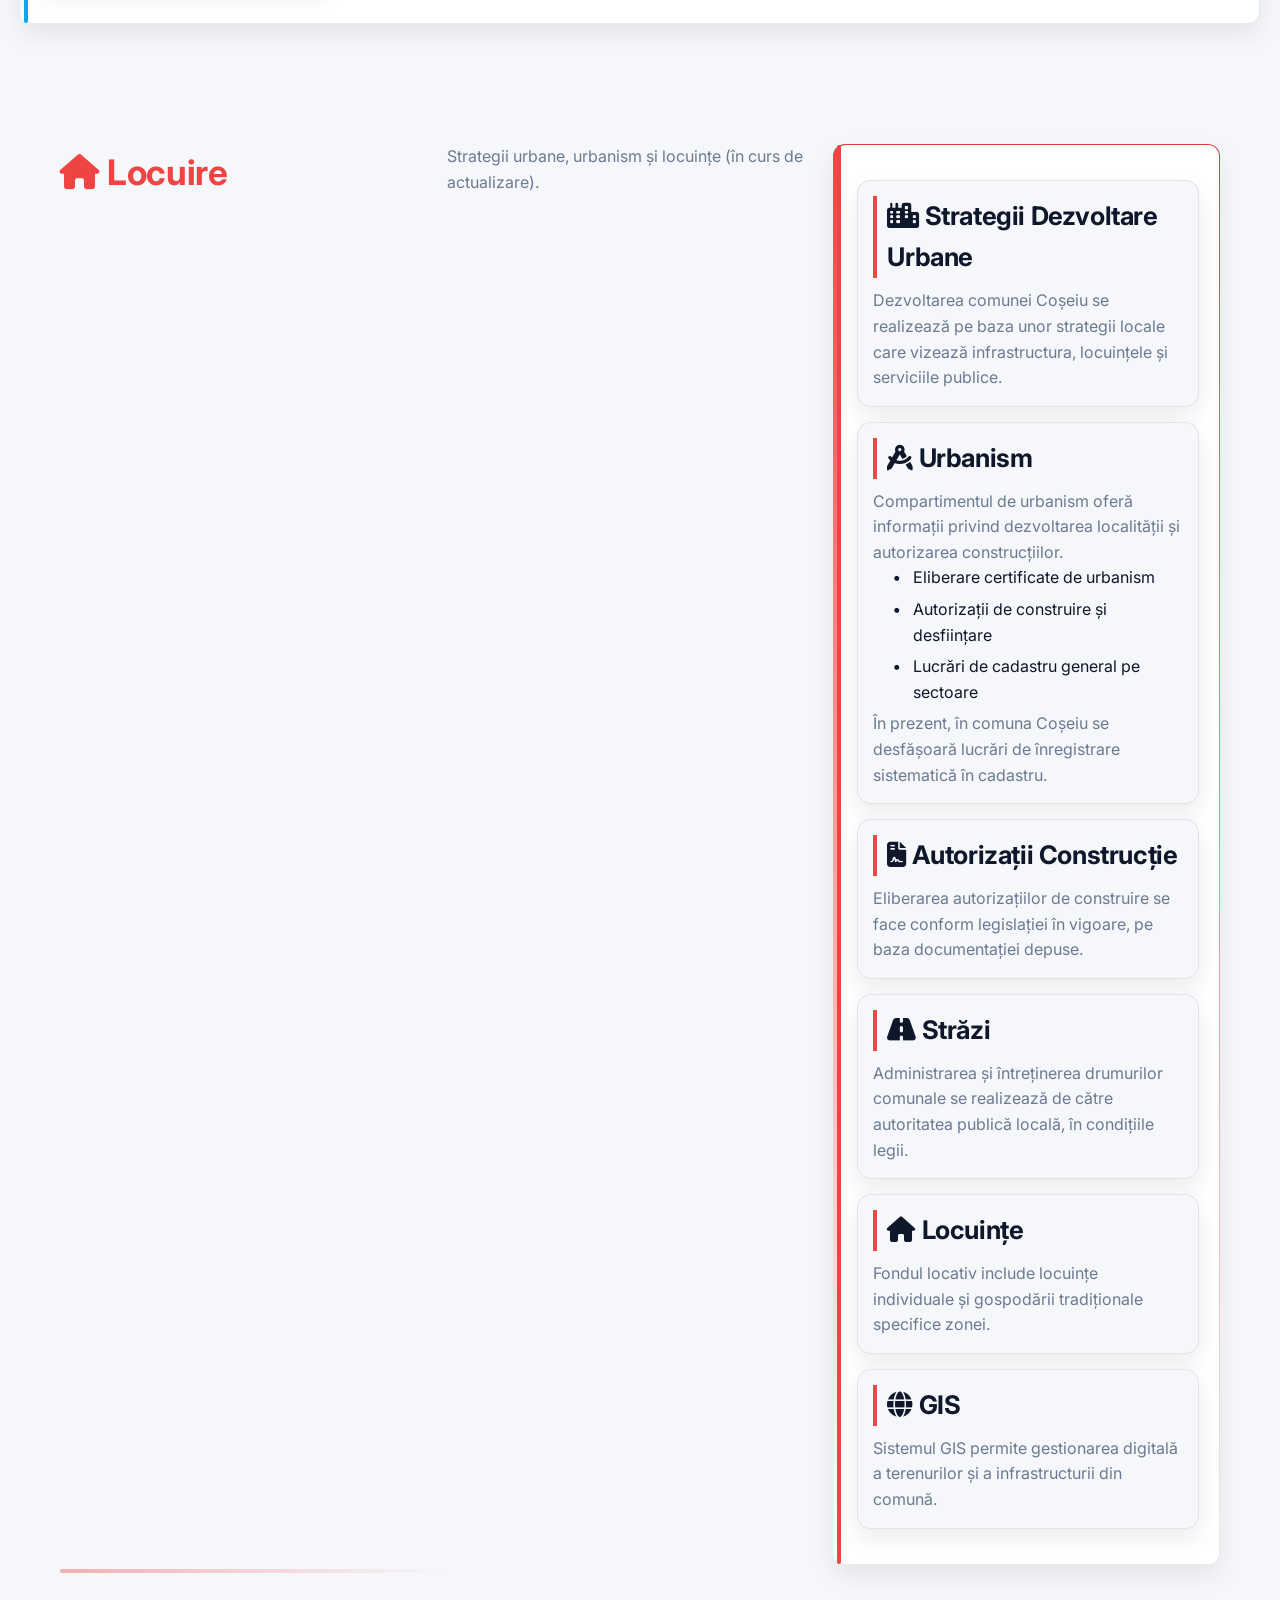
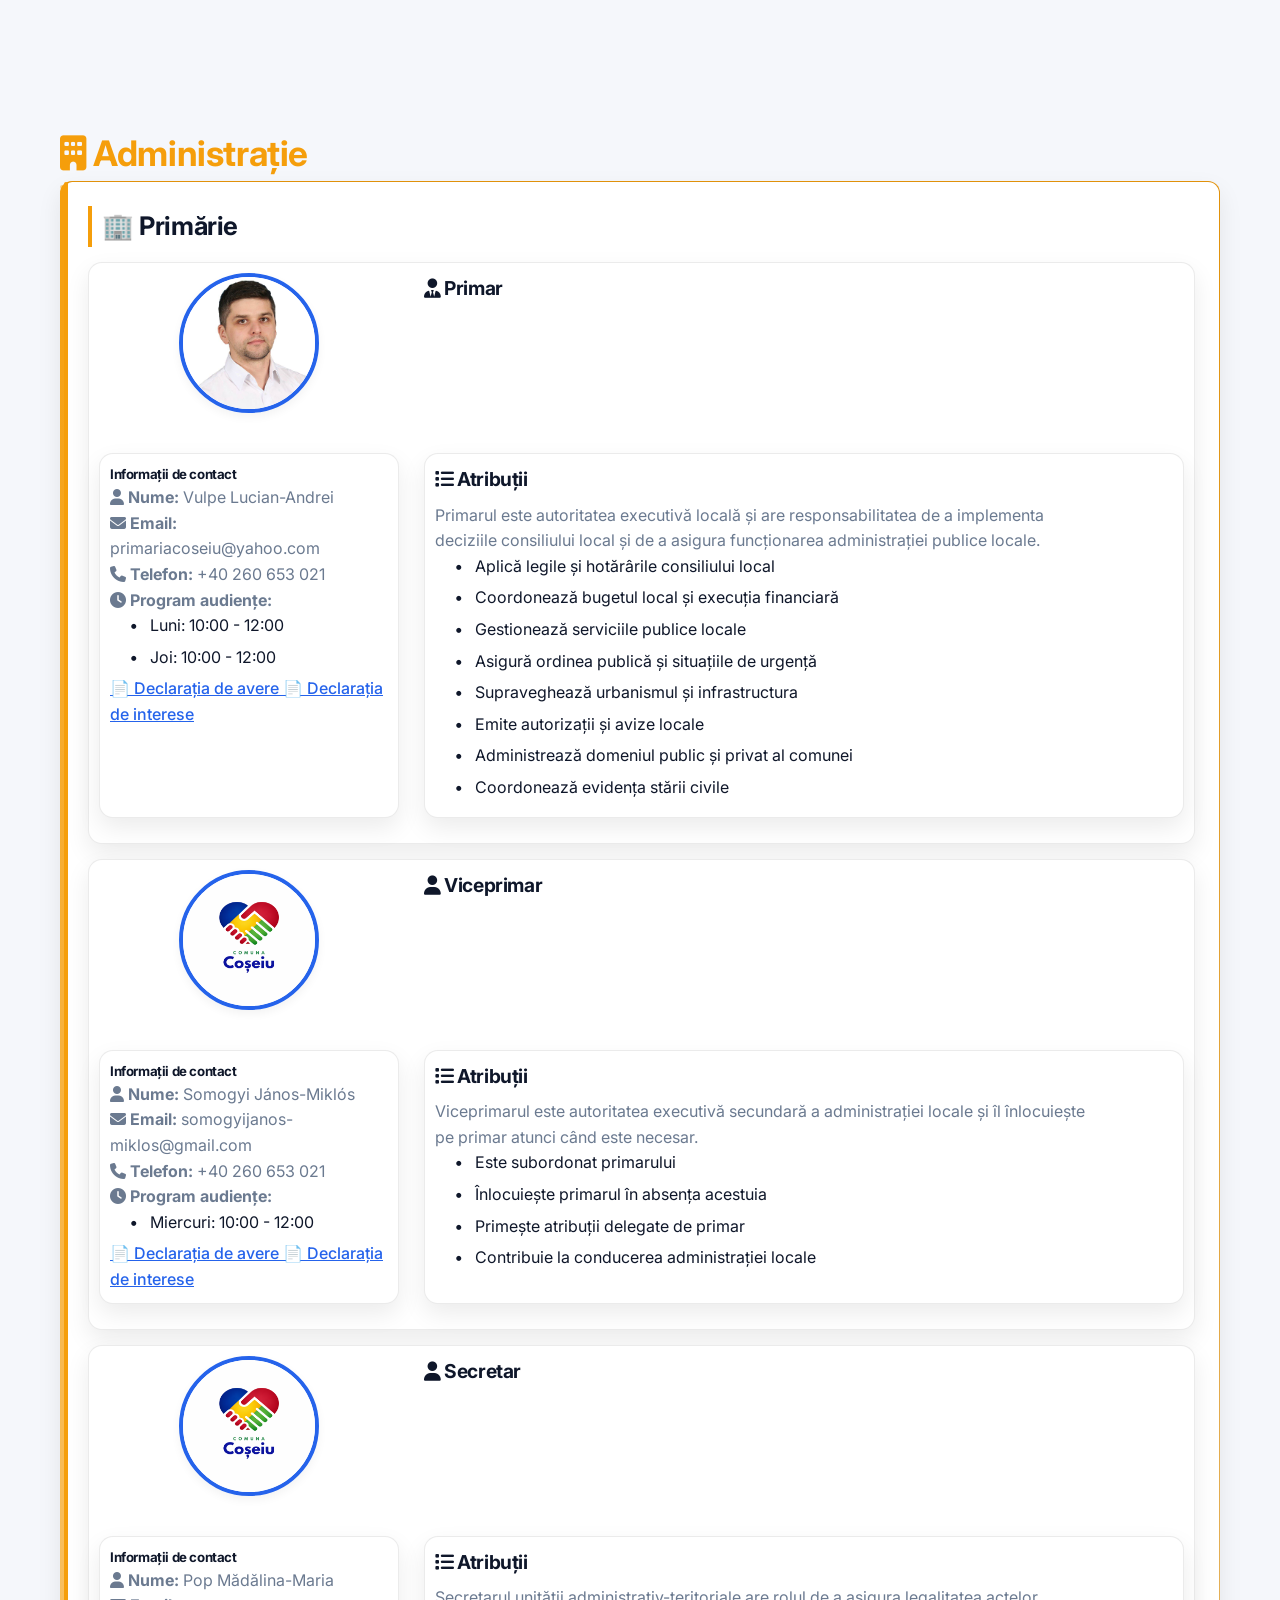
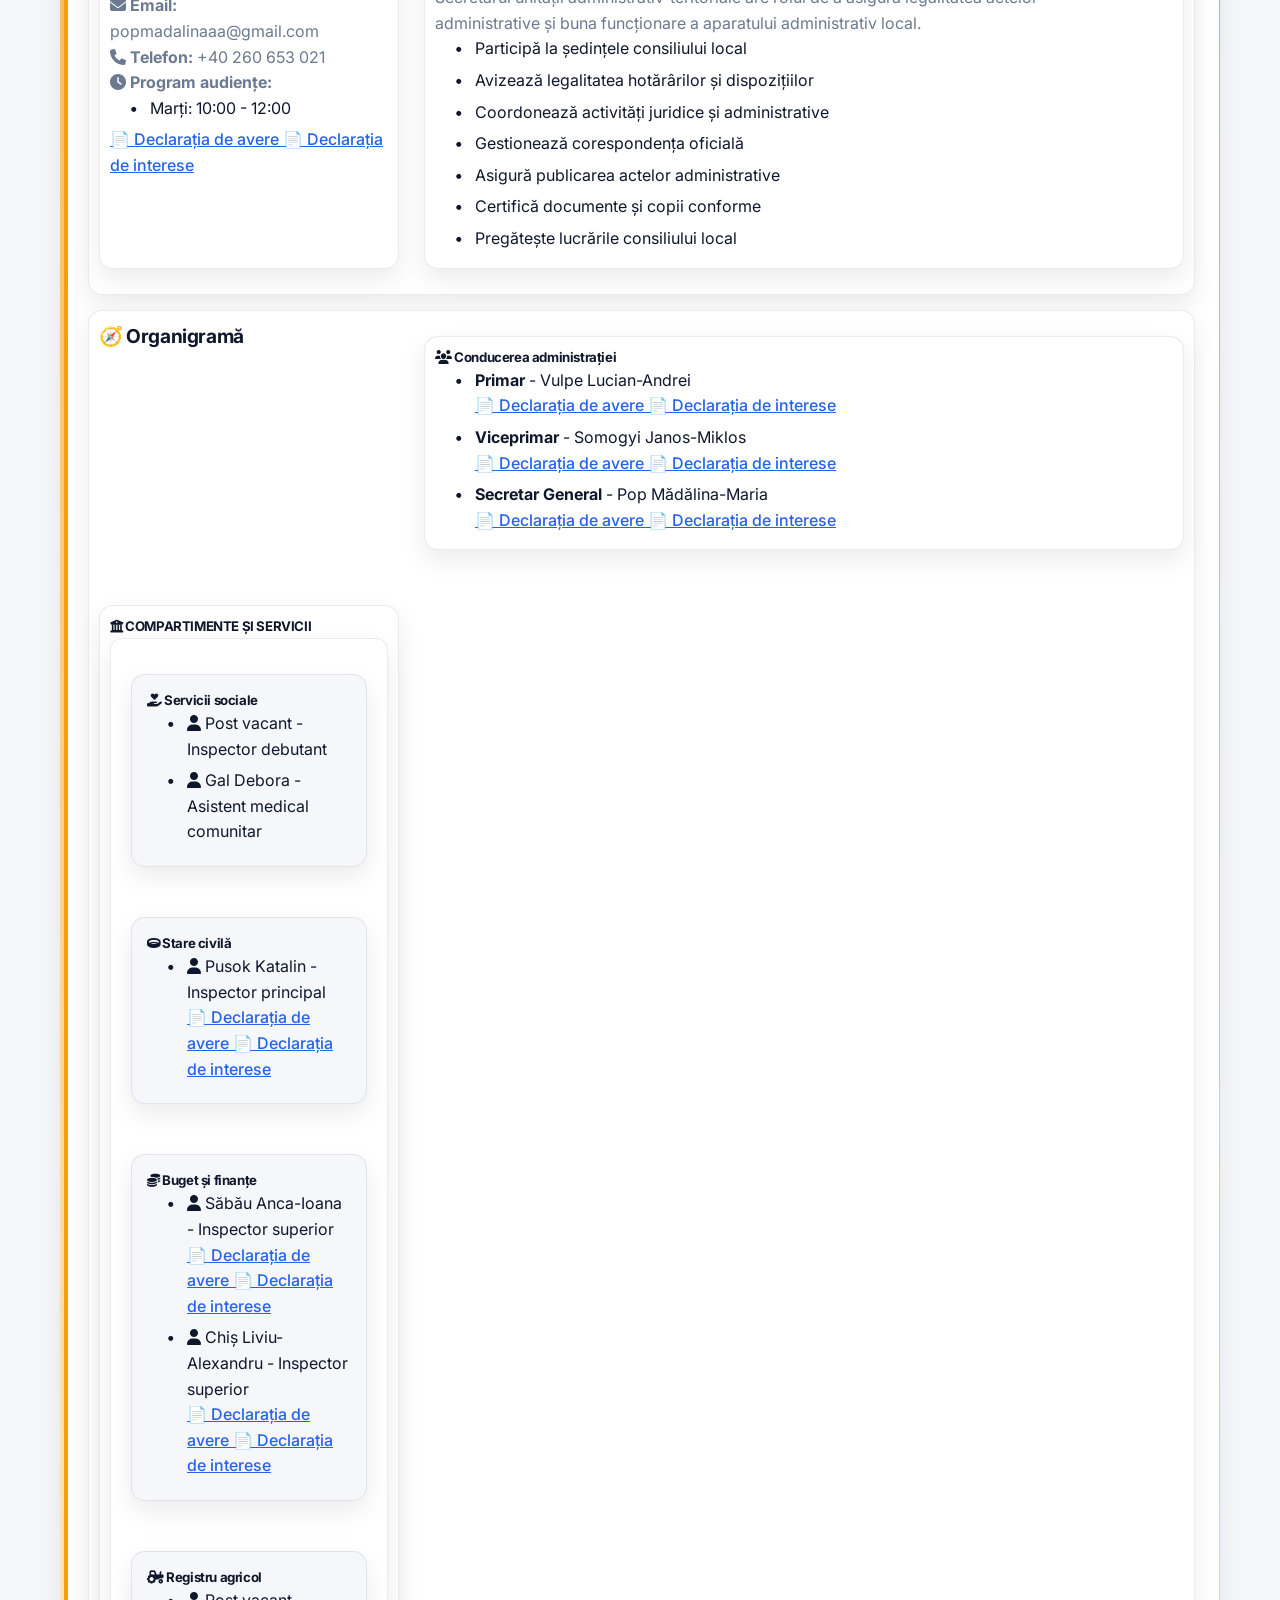
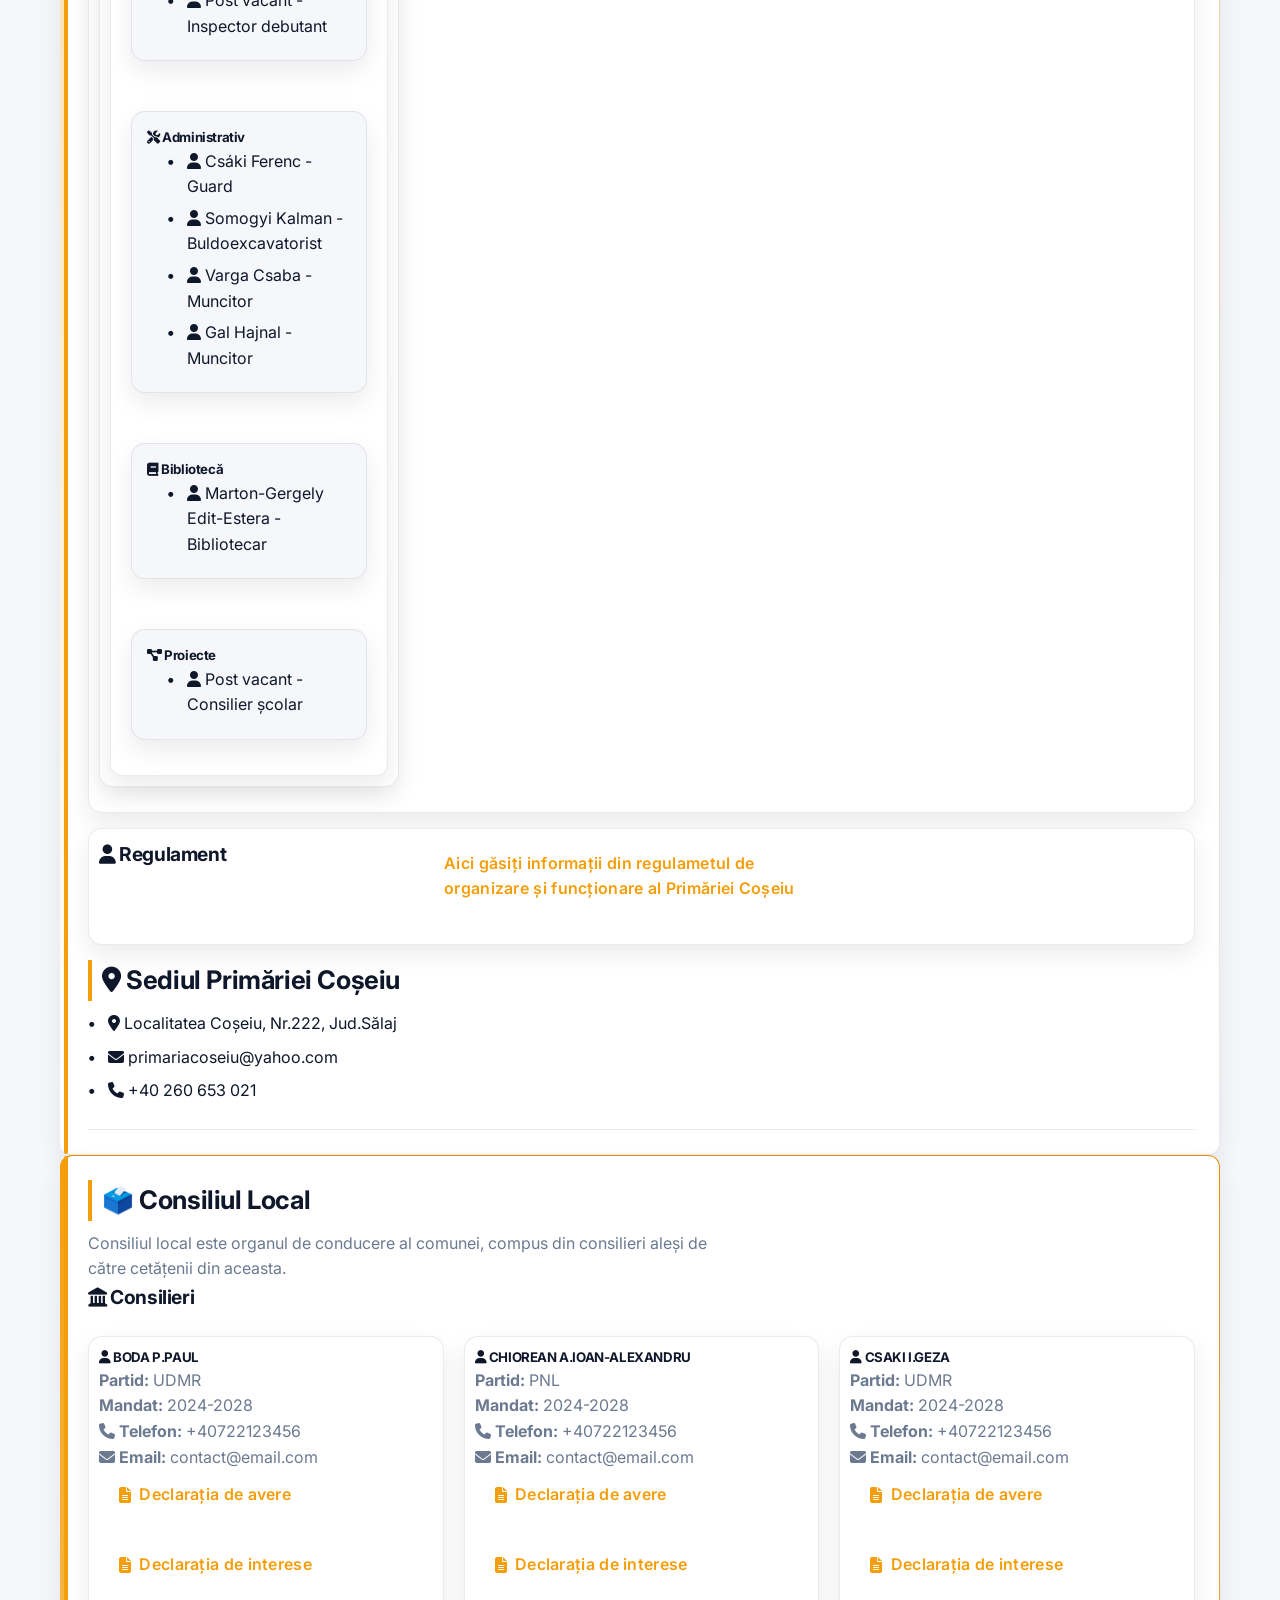
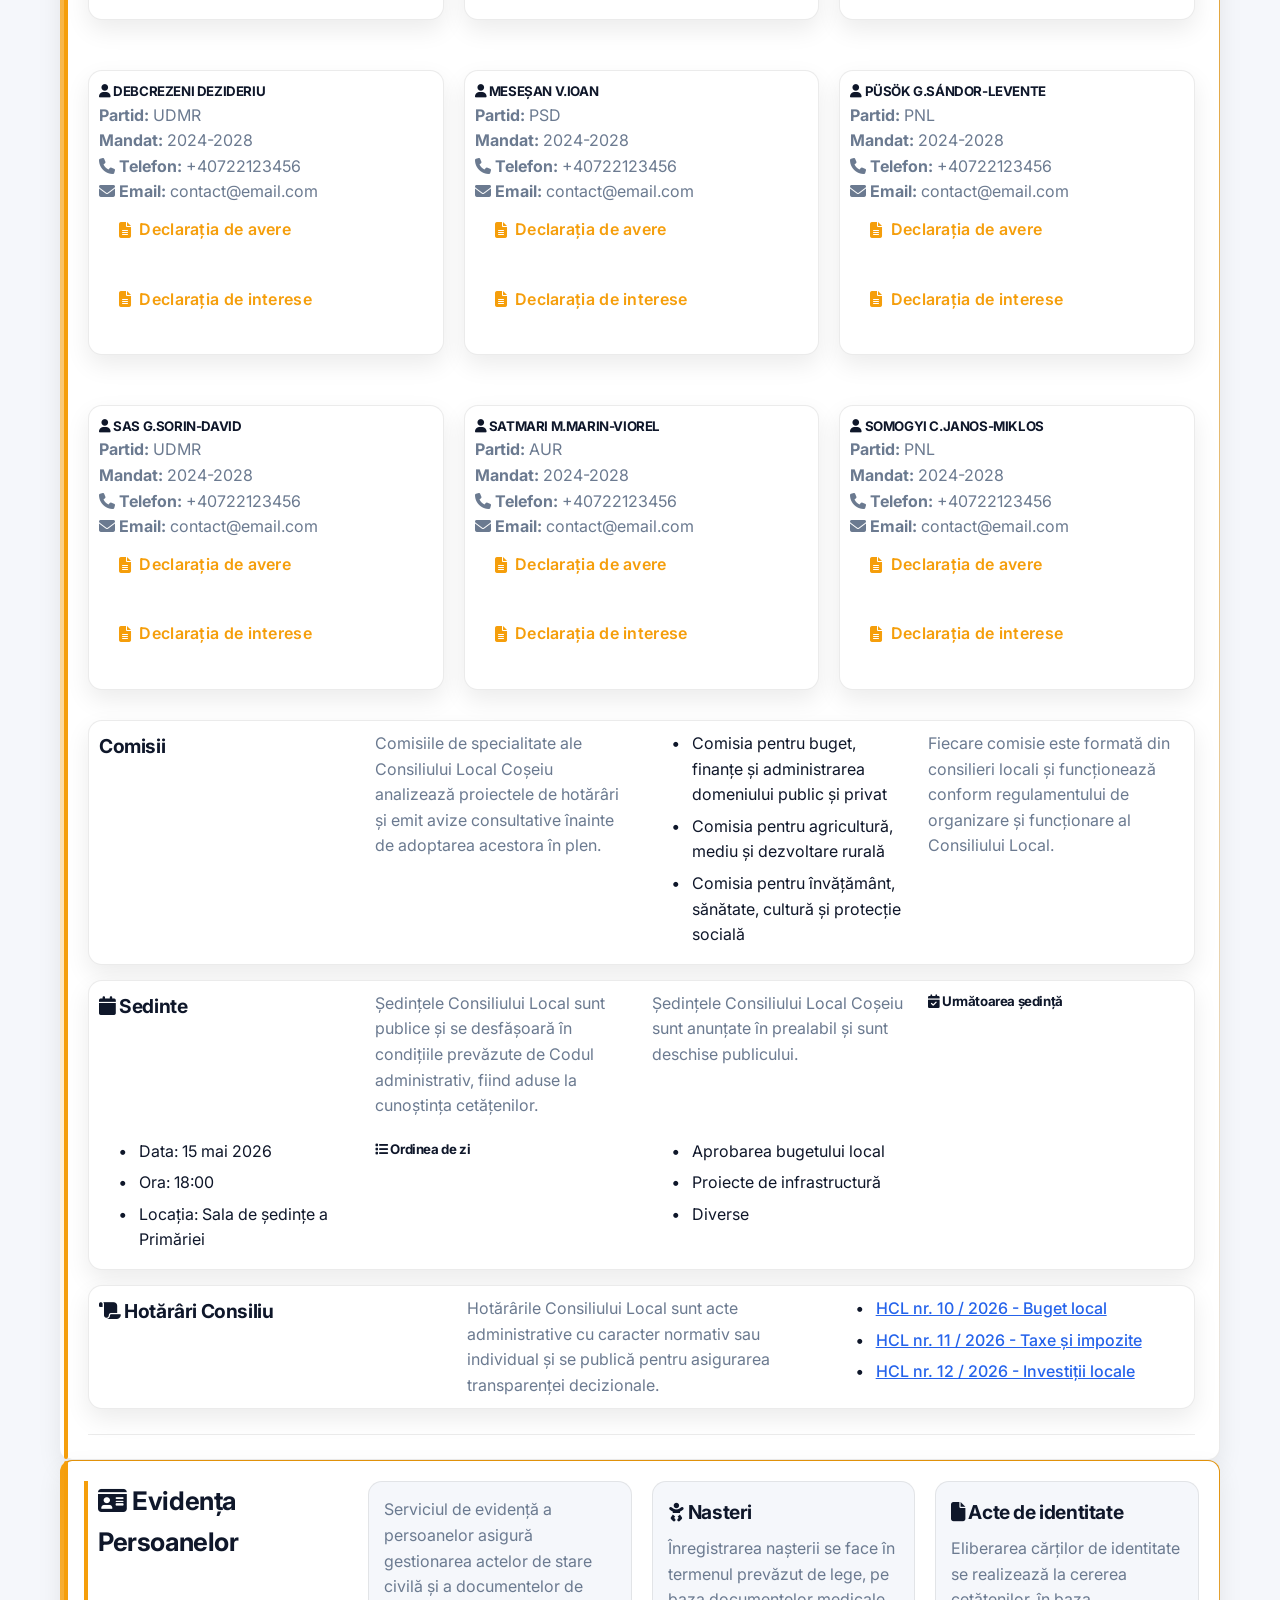
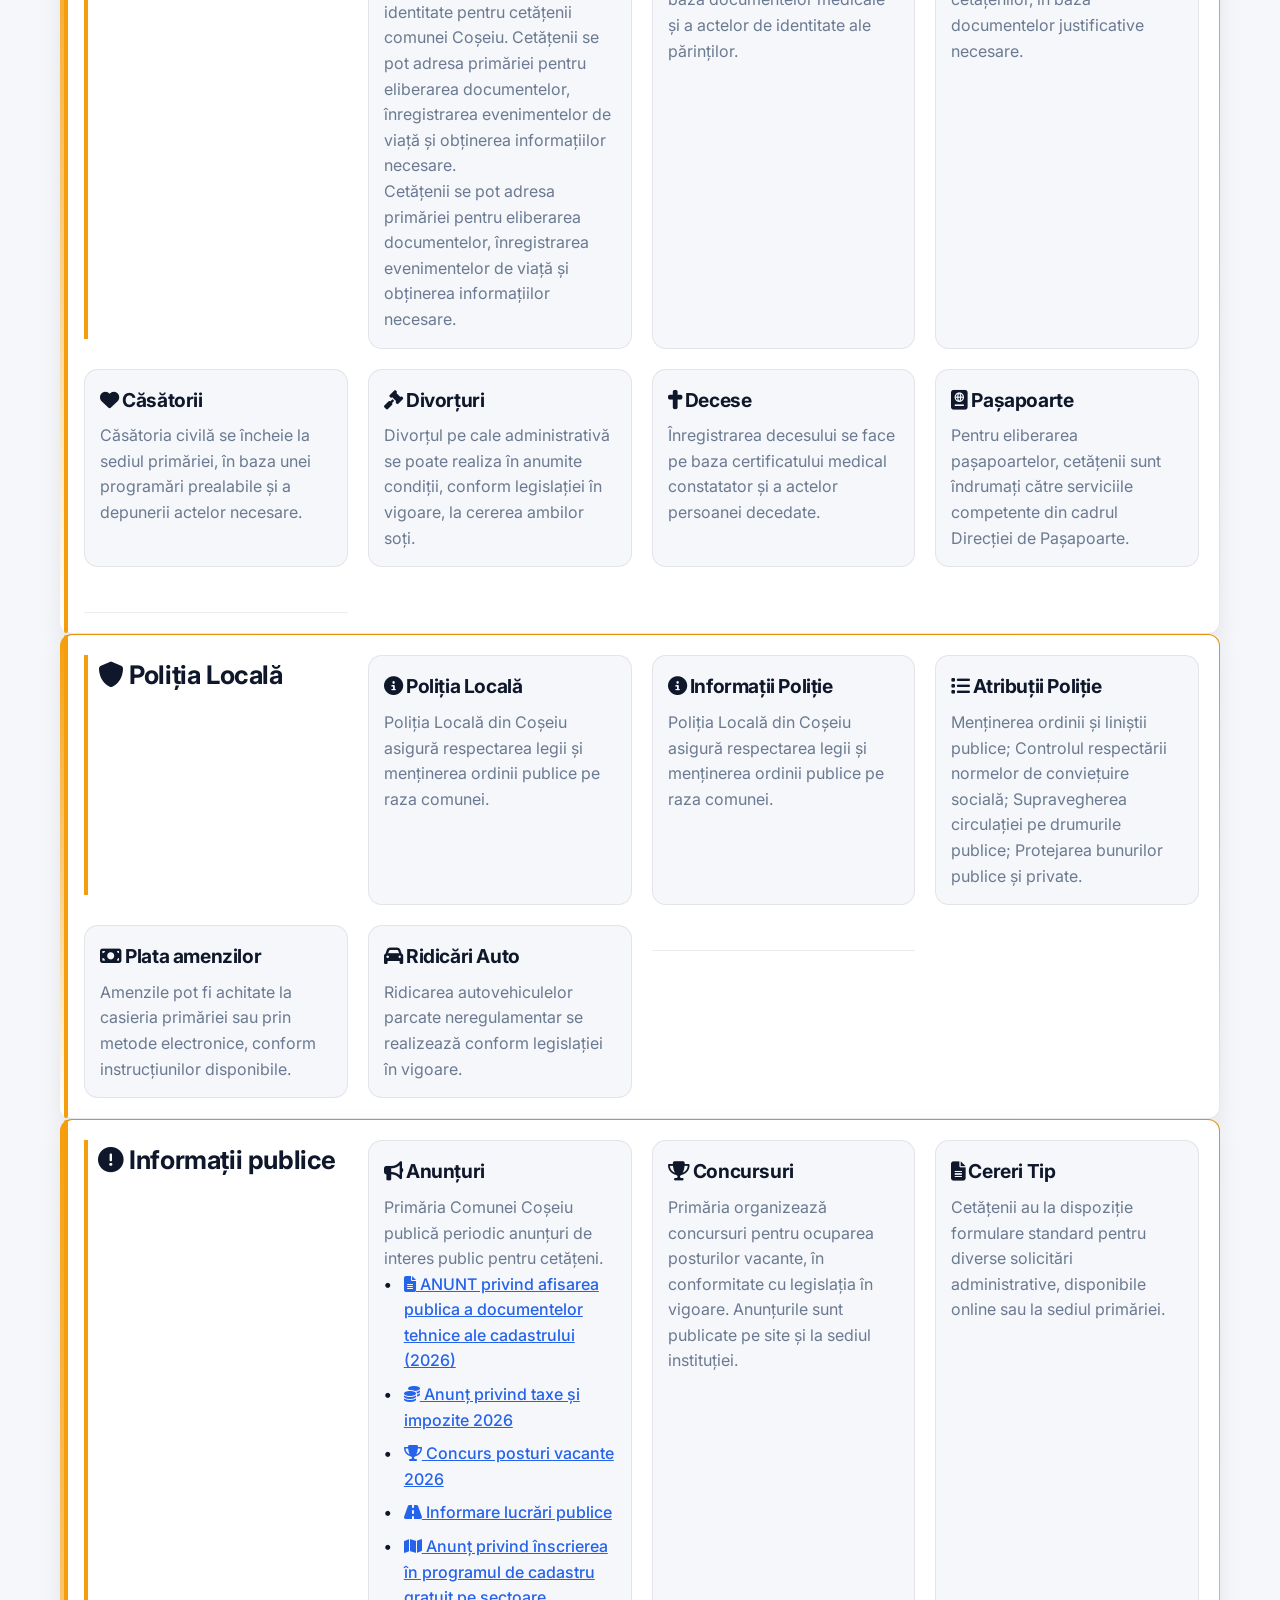
==== commit d3926a09: "inject monitor from js" ====
--- a/index.html
+++ b/index.html
@@ -30,7 +30,6 @@
 
   <body>
     <div id="header-container"></div>
-    <div id="monitor-container"></div>
 
     <div id="home-container"></div>
     <div id="comunitate-container"></div>
@@ -39,6 +38,8 @@
     <div id="mediu-container"></div>
     <div id="mobilitate-container"></div>
     <div id="economie-container"></div>
+    <div id="monitor-container"></div>
+
     <div id="footer-container"></div>
 
     <!-- SERVICII
